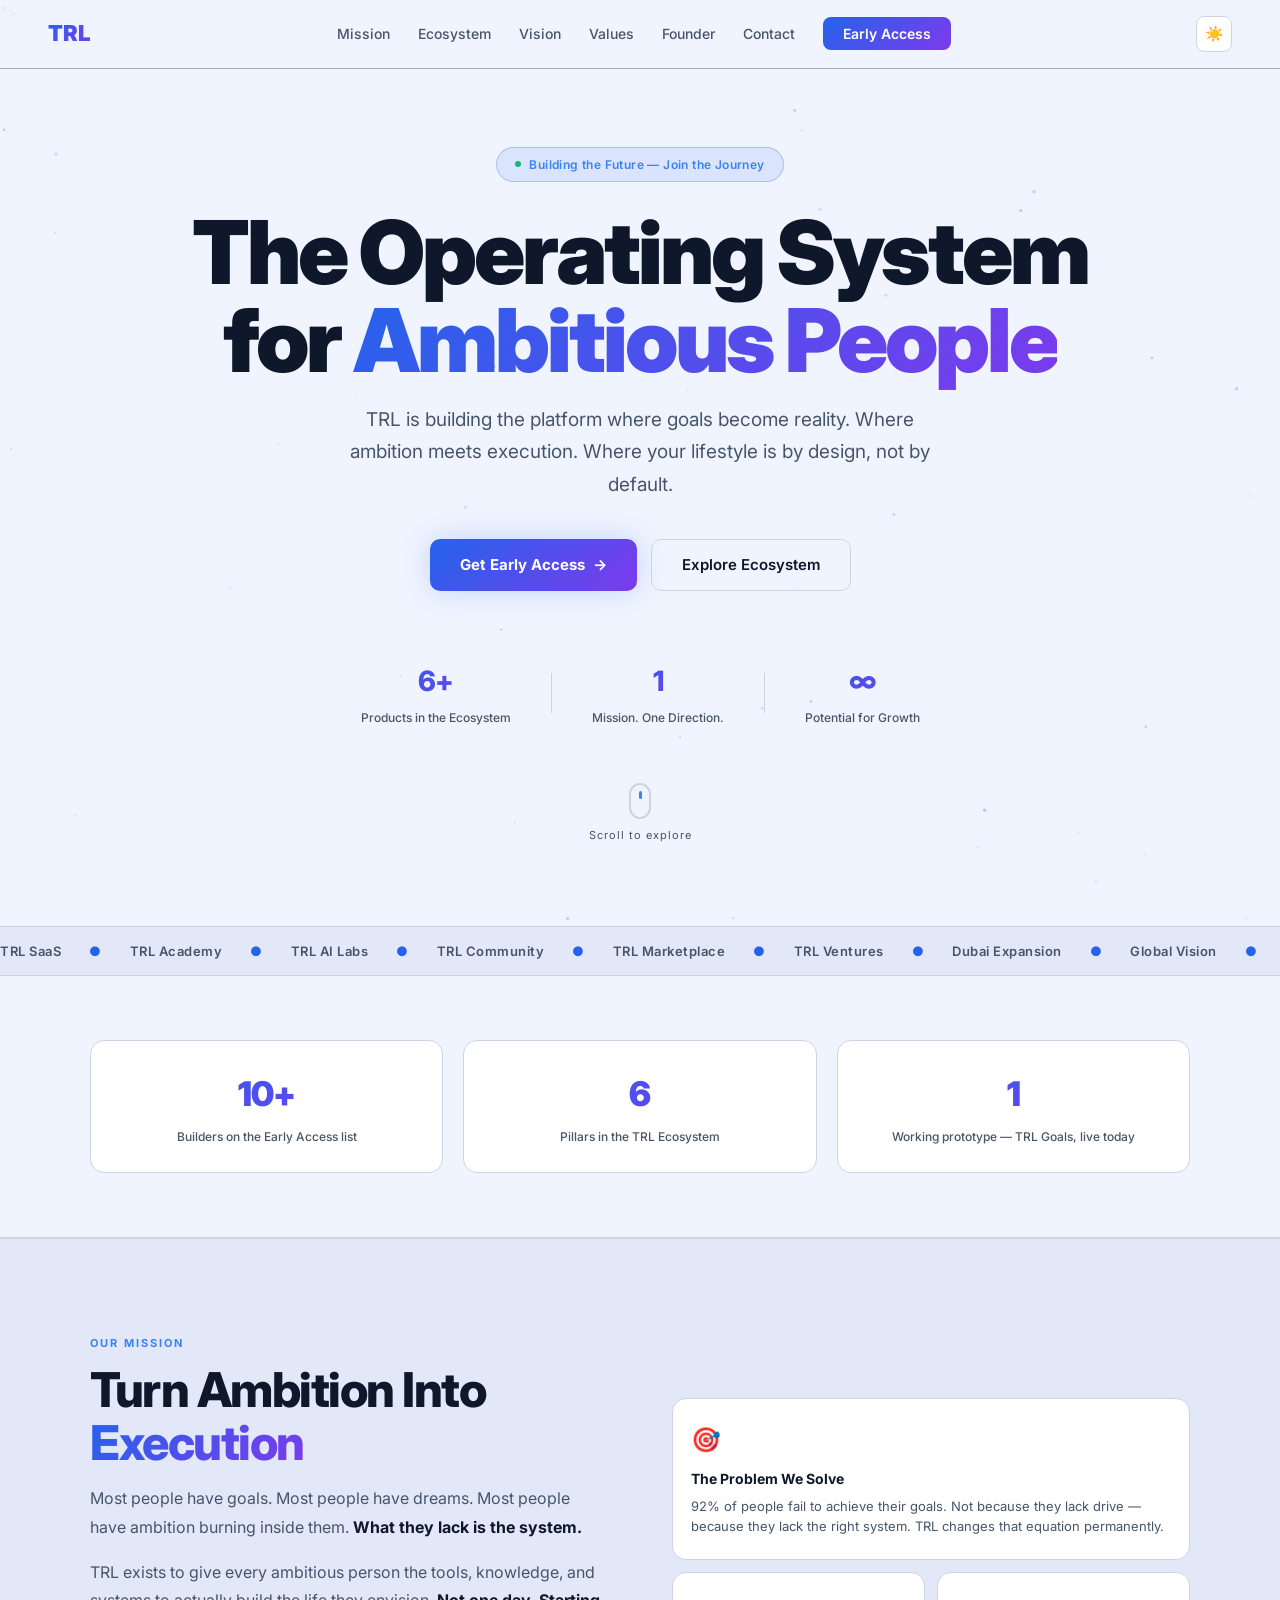
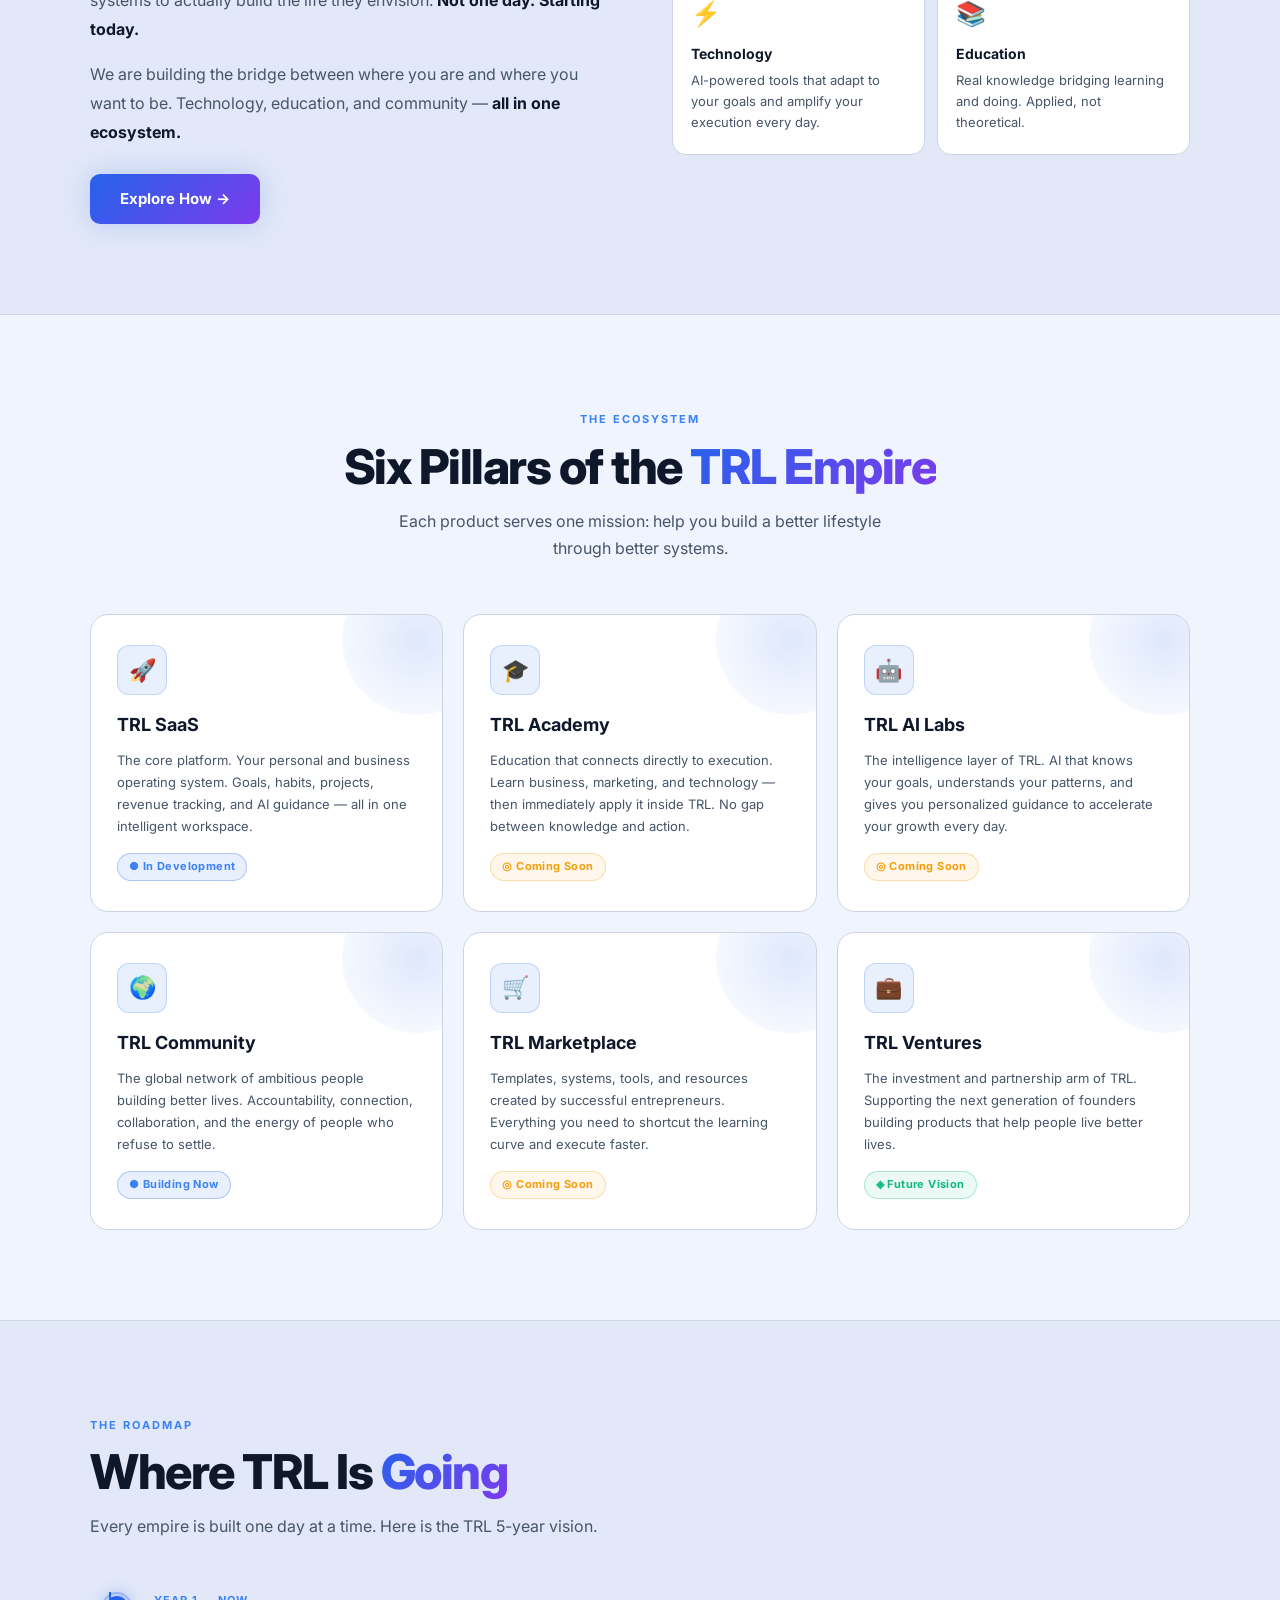
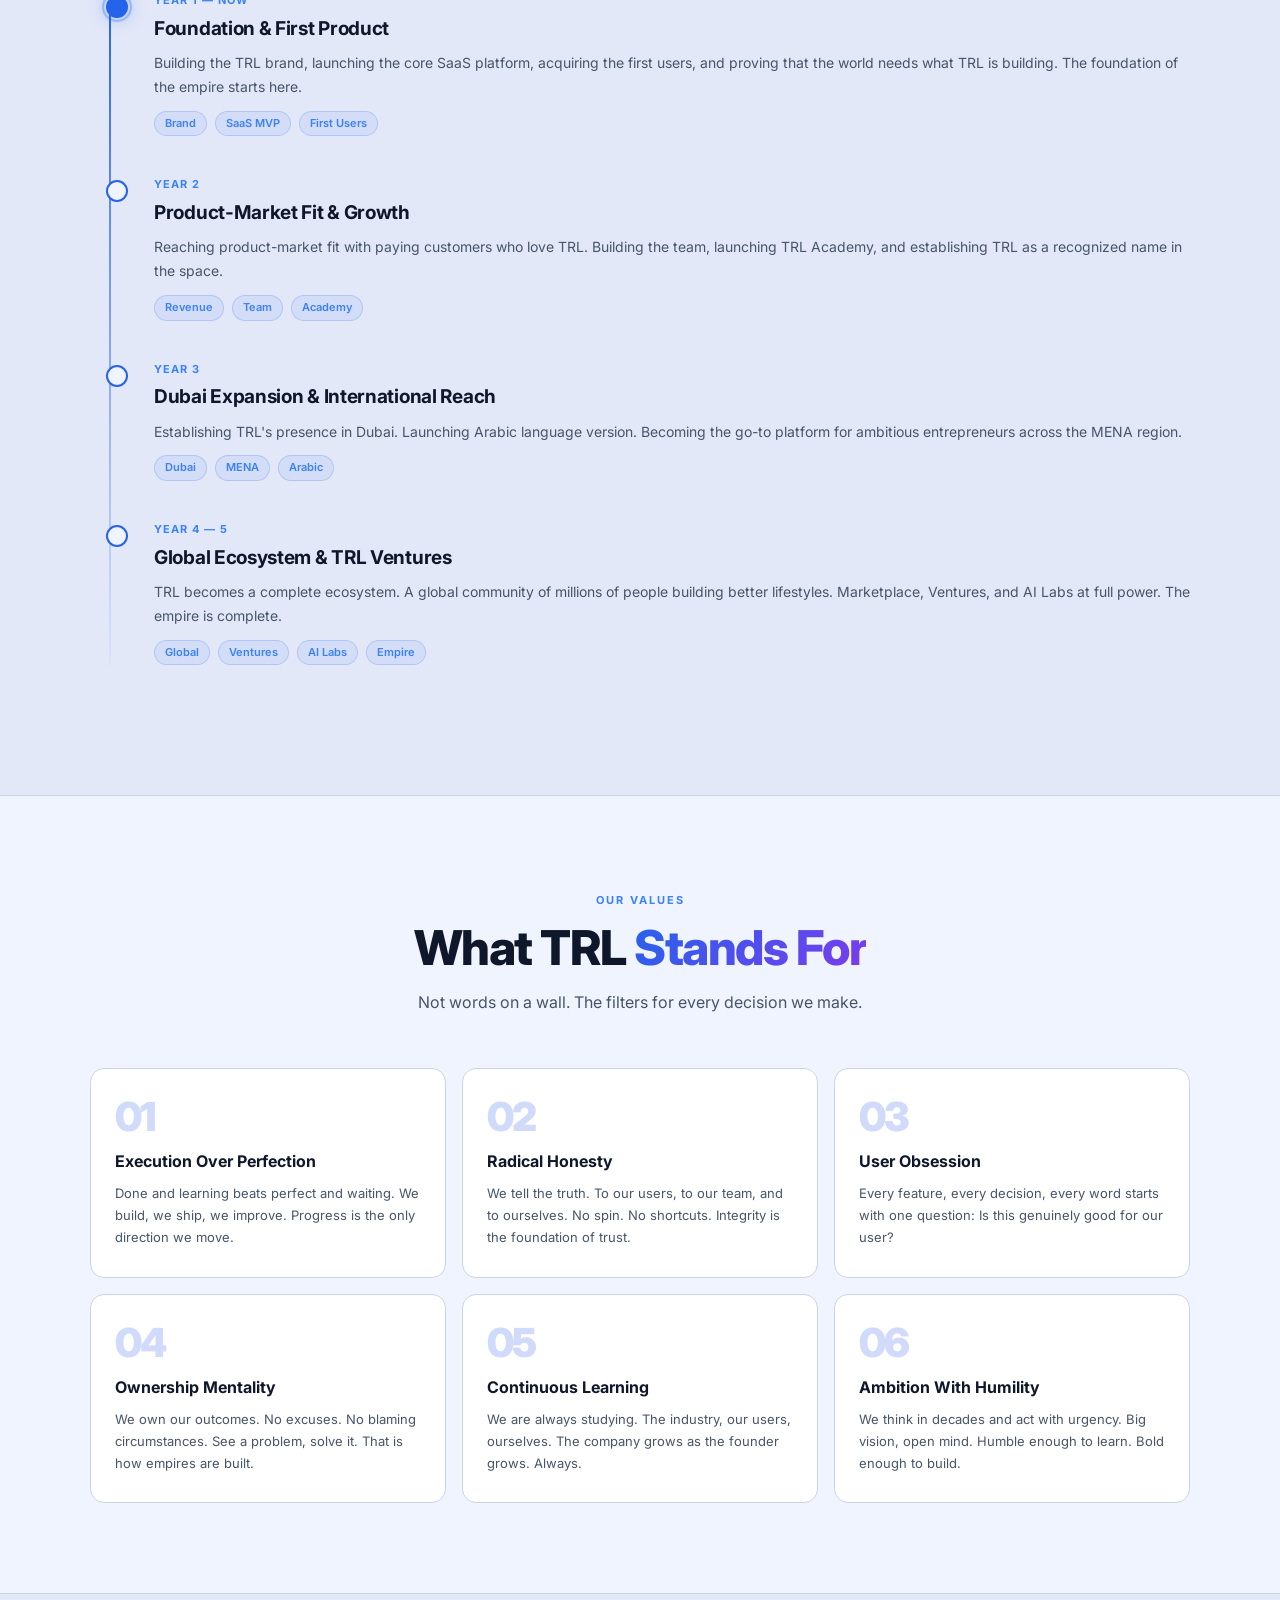
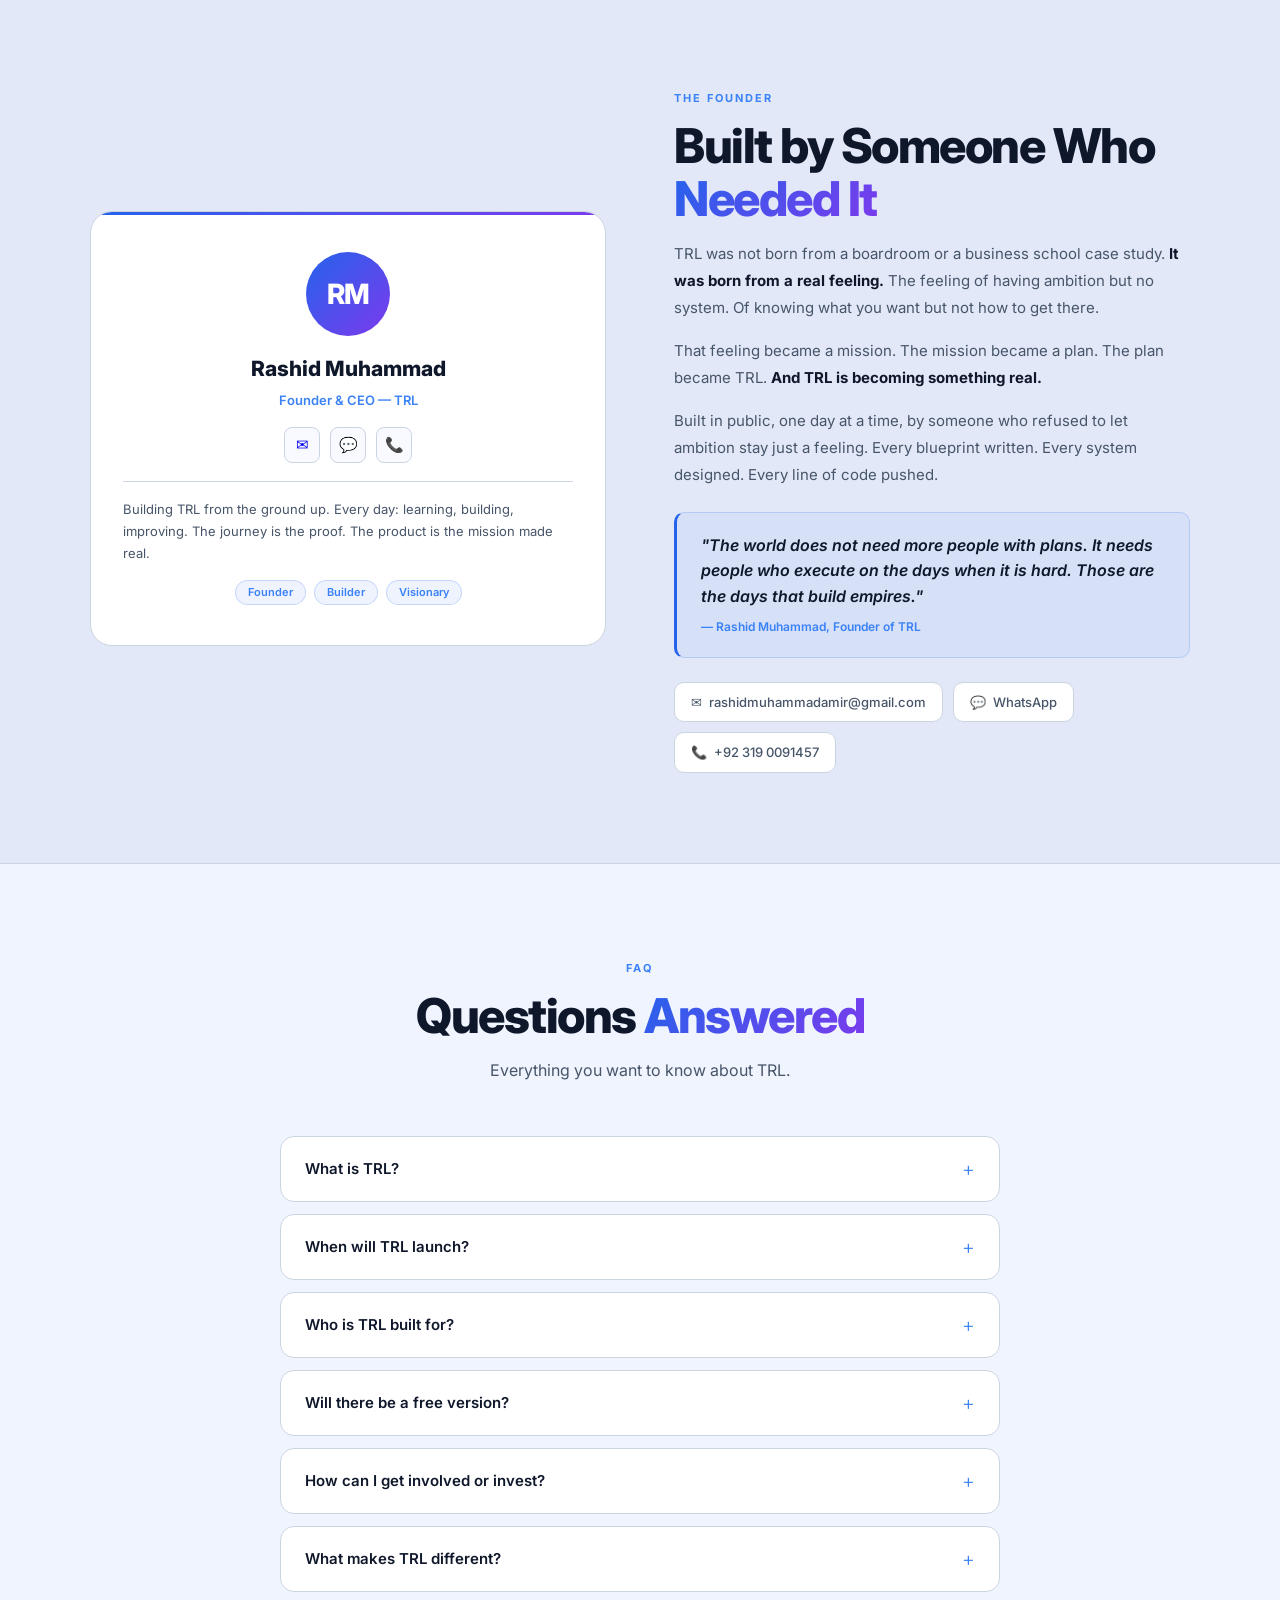
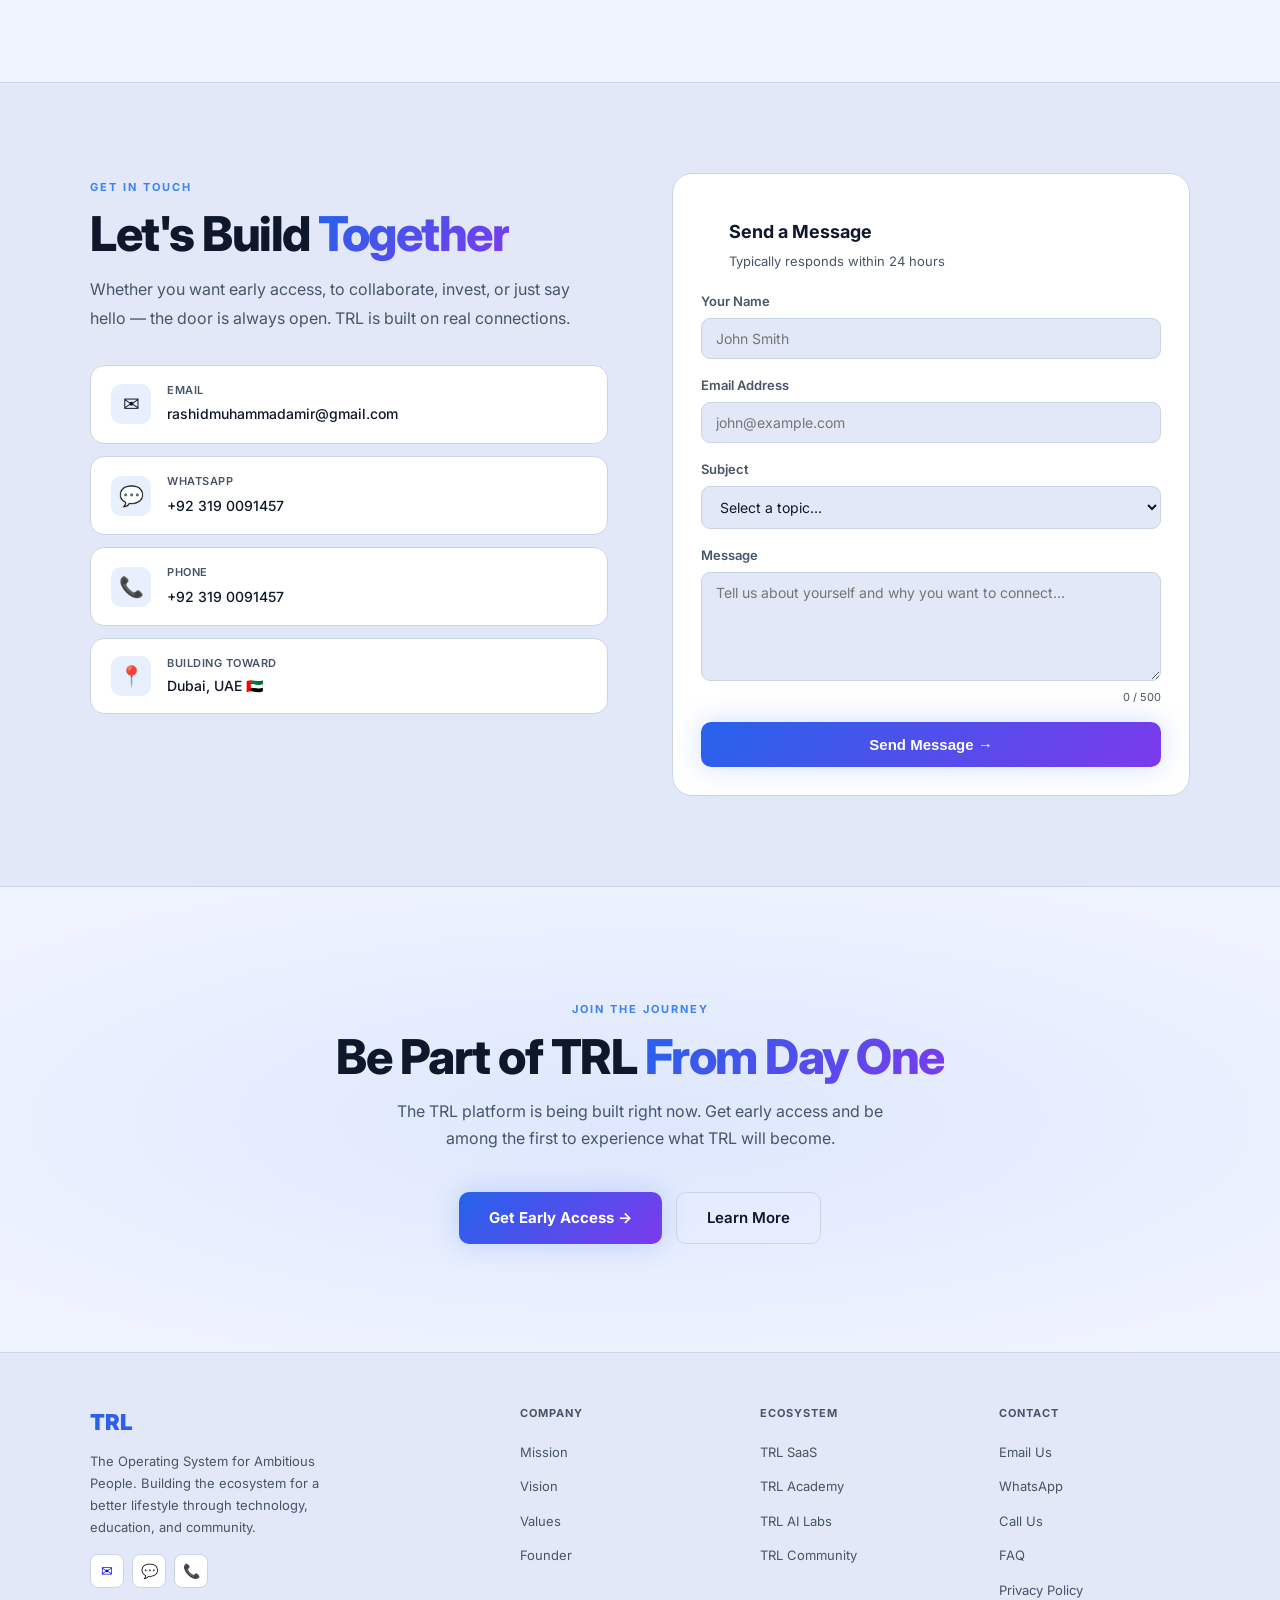
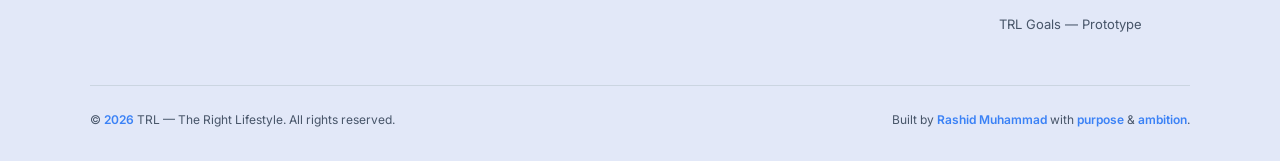
==== index.html @ 6b853516 "Add Privacy Policy and TRL Goals links to footer" ====
<!DOCTYPE html>
<html lang="en">
<head>
    <meta charset="UTF-8">
    <meta name="viewport" content="width=device-width, initial-scale=1.0">
    <title>TRL — The Right Lifestyle</title>
    <meta name="description" content="TRL is building the operating system for ambitious people. Goals, business, AI, education — all in one ecosystem.">
    <meta name="theme-color" content="#060D1F">
    <link rel="canonical" href="https://therightlifestyle.github.io/TRL-SAAS-WEB/">

    <!-- Social / Open Graph -->
    <meta property="og:type" content="website">
    <meta property="og:url" content="https://therightlifestyle.github.io/TRL-SAAS-WEB/">
    <meta property="og:title" content="TRL — The Right Lifestyle | The Operating System for Ambition">
    <meta property="og:description" content="TRL is building the operating system for ambitious people. Goals, business, AI, education — all in one ecosystem.">
    <meta property="og:image" content="https://therightlifestyle.github.io/TRL-SAAS-WEB/og-image.png">
    <meta name="twitter:card" content="summary_large_image">
    <meta name="twitter:title" content="TRL — The Right Lifestyle | The Operating System for Ambition">
    <meta name="twitter:description" content="TRL is building the operating system for ambitious people. Goals, business, AI, education — all in one ecosystem.">
    <meta name="twitter:image" content="https://therightlifestyle.github.io/TRL-SAAS-WEB/og-image.png">

    <!-- Favicon (inline SVG, no extra file needed) -->
    <link rel="icon" href="data:image/svg+xml,%3Csvg xmlns='http://www.w3.org/2000/svg' viewBox='0 0 64 64'%3E%3Cdefs%3E%3ClinearGradient id='g' x1='0' y1='0' x2='1' y2='1'%3E%3Cstop offset='0' stop-color='%232563EB'/%3E%3Cstop offset='1' stop-color='%237C3AED'/%3E%3C/linearGradient%3E%3C/defs%3E%3Crect width='64' height='64' rx='14' fill='url(%23g)'/%3E%3Ctext x='32' y='42' font-family='Arial,sans-serif' font-size='22' font-weight='900' fill='white' text-anchor='middle'%3ETRL%3C/text%3E%3C/svg%3E">

    <!-- Apply saved system theme before first paint (prevents flash) -->
    <script>
        try {
            var t = localStorage.getItem('trl-theme');
            if (t === 'light' || (!t && window.matchMedia('(prefers-color-scheme: light)').matches)) {
                document.documentElement.classList.add('light-mode');
            }
        } catch (e) { /* private mode etc. */ }
    </script>

    <link rel="preconnect" href="https://fonts.googleapis.com">
    <link rel="preconnect" href="https://fonts.gstatic.com" crossorigin>
    <link href="https://fonts.googleapis.com/css2?family=Inter:wght@400;500;600;700;800;900&display=swap" rel="stylesheet">
    <link rel="stylesheet" href="style.css">

    <!-- If JS is disabled, never trap the page behind the loader -->
    <noscript><style>.loader, .cursor, .cursor-follower { display: none !important; }</style></noscript>
</head>    <!-- Analytics (Umami — free, privacy-friendly). Sign up at cloud.umami.is, add the site, paste your website ID below -->
    <script defer src="https://cloud.umami.is/script.js" data-website-id="<script defer src="https://cloud.umami.is/script.js" data-website-id="5ec835f6-1962-4d79-a0c2-11161bfa01cb"></script>"></script>
<body>

    <!-- SKIP LINK -->
    <a class="skip-link" href="#main">Skip to content</a>

    <!-- LOADER -->
    <div class="loader" id="loader" aria-hidden="true">
        <div class="loader-logo">TRL</div>
        <div class="loader-bar"><div class="loader-fill"></div></div>
        <div class="loader-text">Building the Future...</div>
    </div>

    <!-- CURSOR -->
    <div class="cursor" id="cursor" aria-hidden="true"></div>
    <div class="cursor-follower" id="cursorFollower" aria-hidden="true"></div>

    <!-- BACK TO TOP -->
    <button class="back-top" id="backTop" title="Back to top" aria-label="Back to top">↑</button>

    <!-- NAVBAR -->
    <nav id="navbar">
        <div class="nav-logo">TRL</div>
        <ul class="nav-links">
            <li><a href="#mission">Mission</a></li>
            <li><a href="#ecosystem">Ecosystem</a></li>
            <li><a href="#vision">Vision</a></li>
            <li><a href="#values">Values</a></li>
            <li><a href="#founder">Founder</a></li>
            <li><a href="#contact">Contact</a></li>
            <li><a href="#contact" class="nav-cta">Early Access</a></li>
        </ul>
        <div class="nav-right">
            <button class="theme-btn" id="themeBtn" title="Toggle theme" aria-label="Toggle color theme">🌙</button>
            <button class="menu-btn" id="menuBtn" aria-label="Open menu" aria-expanded="false" aria-controls="mobileMenu">☰</button>
        </div>
    </nav>

    <!-- MOBILE MENU -->
    <div class="mobile-menu" id="mobileMenu">
        <a href="#mission">Mission</a>
        <a href="#ecosystem">Ecosystem</a>
        <a href="#vision">Vision</a>
        <a href="#values">Values</a>
        <a href="#founder">Founder</a>
        <a href="#contact">Contact</a>
        <a href="#contact" class="mobile-cta">Get Early Access →</a>
    </div>

    <main id="main">

    <!-- HERO -->
    <section class="hero" id="home">
        <canvas id="particleCanvas" aria-hidden="true"></canvas>
        <div class="hero-bg"></div>

        <div class="hero-badge">
            <span class="badge-dot"></span>
            Building the Future — Join the Journey
        </div>

        <h1>
            <span aria-hidden="true">The Operating System<br>for <span class="gradient-text typed-text" id="typedText"></span></span>
            <span class="sr-only">The Operating System for Ambitious People</span>
        </h1>

        <p>TRL is building the platform where goals become reality. Where ambition meets execution. Where your lifestyle is by design, not by default.</p>

        <div class="hero-buttons">
            <a href="#contact" class="btn-primary">
                <span>Get Early Access</span>
                <span class="btn-arrow">→</span>
            </a>
            <a href="#ecosystem" class="btn-secondary">
                Explore Ecosystem
            </a>
        </div>

        <div class="stats">
            <div class="stat">
                <div class="stat-number counter" data-target="6">0</div>
                <div class="stat-label">Products in the Ecosystem</div>
            </div>
            <div class="stat-divider"></div>
            <div class="stat">
                <div class="stat-number">1</div>
                <div class="stat-label">Mission. One Direction.</div>
            </div>
            <div class="stat-divider"></div>
            <div class="stat">
                <div class="stat-number">∞</div>
                <div class="stat-label">Potential for Growth</div>
            </div>
        </div>

        <div class="scroll-indicator">
            <div class="scroll-mouse">
                <div class="scroll-wheel"></div>
            </div>
            <span>Scroll to explore</span>
        </div>
    </section>

    <!-- TICKER -->
    <div class="ticker-wrap">
        <div class="ticker">
            <div class="ticker-group">
                <span>TRL SaaS</span>
                <span class="ticker-dot">●</span>
                <span>TRL Academy</span>
                <span class="ticker-dot">●</span>
                <span>TRL AI Labs</span>
                <span class="ticker-dot">●</span>
                <span>TRL Community</span>
                <span class="ticker-dot">●</span>
                <span>TRL Marketplace</span>
                <span class="ticker-dot">●</span>
                <span>TRL Ventures</span>
                <span class="ticker-dot">●</span>
                <span>Dubai Expansion</span>
                <span class="ticker-dot">●</span>
                <span>Global Vision</span>
                <span class="ticker-dot">●</span>
            </div>
            <div class="ticker-group" aria-hidden="true">
                <span>TRL SaaS</span>
                <span class="ticker-dot">●</span>
                <span>TRL Academy</span>
                <span class="ticker-dot">●</span>
                <span>TRL AI Labs</span>
                <span class="ticker-dot">●</span>
                <span>TRL Community</span>
                <span class="ticker-dot">●</span>
                <span>TRL Marketplace</span>
                <span class="ticker-dot">●</span>
                <span>TRL Ventures</span>
                <span class="ticker-dot">●</span>
                <span>Dubai Expansion</span>
                <span class="ticker-dot">●</span>
                <span>Global Vision</span>
                <span class="ticker-dot">●</span>
            </div>
        </div>
    </div>    <!-- MOMENTUM — update numbers manually as real signups grow -->
    <section class="momentum" id="momentum">
        <div class="container">
            <div class="momentum-grid fade-in">
                <div class="momentum-item">
                    <div class="momentum-number">10+</div>
                    <div class="momentum-label">Builders on the Early Access list</div>
                </div>
                <div class="momentum-item">
                    <div class="momentum-number">6</div>
                    <div class="momentum-label">Pillars in the TRL Ecosystem</div>
                </div>
                <div class="momentum-item">
                    <div class="momentum-number">1</div>
                    <div class="momentum-label">Working prototype — TRL Goals, live today</div>
                </div>
            </div>
        </div>
    </section>

    <!-- MISSION -->
    <section class="mission" id="mission">
        <div class="container">
            <div class="mission-grid">
                <div class="mission-content fade-in">
                    <span class="section-tag">Our Mission</span>
                    <h2 class="section-title">Turn Ambition Into <span class="gradient-text">Execution</span></h2>
                    <p>Most people have goals. Most people have dreams. Most people have ambition burning inside them. <strong>What they lack is the system.</strong></p>
                    <p>TRL exists to give every ambitious person the tools, knowledge, and systems to actually build the life they envision. <strong>Not one day. Starting today.</strong></p>
                    <p>We are building the bridge between where you are and where you want to be. Technology, education, and community — <strong>all in one ecosystem.</strong></p>
                    <a href="#ecosystem" class="btn-primary" style="margin-top:12px; display:inline-flex;">Explore How →</a>
                </div>
                <div class="mission-cards fade-in">
                    <div class="mission-card full">
                        <div class="card-icon">🎯</div>
                        <div class="card-title">The Problem We Solve</div>
                        <div class="card-text">92% of people fail to achieve their goals. Not because they lack drive — because they lack the right system. TRL changes that equation permanently.</div>
                    </div>
                    <div class="mission-card">
                        <div class="card-icon">⚡</div>
                        <div class="card-title">Technology</div>
                        <div class="card-text">AI-powered tools that adapt to your goals and amplify your execution every day.</div>
                    </div>
                    <div class="mission-card">
                        <div class="card-icon">📚</div>
                        <div class="card-title">Education</div>
                        <div class="card-text">Real knowledge bridging learning and doing. Applied, not theoretical.</div>
                    </div>
                </div>
            </div>
        </div>
    </section>

    <!-- ECOSYSTEM -->
    <section id="ecosystem">
        <div class="container">
            <div class="section-header fade-in">
                <span class="section-tag">The Ecosystem</span>
                <h2 class="section-title">Six Pillars of the <span class="gradient-text">TRL Empire</span></h2>
                <p class="section-subtitle">Each product serves one mission: help you build a better lifestyle through better systems.</p>
            </div>
            <div class="ecosystem-grid">
                <div class="ecosystem-card fade-in" data-tilt>
                    <div class="card-glow"></div>
                    <div class="eco-icon">🚀</div>
                    <div class="eco-title">TRL SaaS</div>
                    <div class="eco-text">The core platform. Your personal and business operating system. Goals, habits, projects, revenue tracking, and AI guidance — all in one intelligent workspace.</div>
                    <span class="eco-status status-building">● In Development</span>
                </div>
                <div class="ecosystem-card fade-in" data-tilt>
                    <div class="card-glow"></div>
                    <div class="eco-icon">🎓</div>
                    <div class="eco-title">TRL Academy</div>
                    <div class="eco-text">Education that connects directly to execution. Learn business, marketing, and technology — then immediately apply it inside TRL. No gap between knowledge and action.</div>
                    <span class="eco-status status-coming">◎ Coming Soon</span>
                </div>
                <div class="ecosystem-card fade-in" data-tilt>
                    <div class="card-glow"></div>
                    <div class="eco-icon">🤖</div>
                    <div class="eco-title">TRL AI Labs</div>
                    <div class="eco-text">The intelligence layer of TRL. AI that knows your goals, understands your patterns, and gives you personalized guidance to accelerate your growth every day.</div>
                    <span class="eco-status status-coming">◎ Coming Soon</span>
                </div>
                <div class="ecosystem-card fade-in" data-tilt>
                    <div class="card-glow"></div>
                    <div class="eco-icon">🌍</div>
                    <div class="eco-title">TRL Community</div>
                    <div class="eco-text">The global network of ambitious people building better lives. Accountability, connection, collaboration, and the energy of people who refuse to settle.</div>
                    <span class="eco-status status-building">● Building Now</span>
                </div>
                <div class="ecosystem-card fade-in" data-tilt>
                    <div class="card-glow"></div>
                    <div class="eco-icon">🛒</div>
                    <div class="eco-title">TRL Marketplace</div>
                    <div class="eco-text">Templates, systems, tools, and resources created by successful entrepreneurs. Everything you need to shortcut the learning curve and execute faster.</div>
                    <span class="eco-status status-coming">◎ Coming Soon</span>
                </div>
                <div class="ecosystem-card fade-in" data-tilt>
                    <div class="card-glow"></div>
                    <div class="eco-icon">💼</div>
                    <div class="eco-title">TRL Ventures</div>
                    <div class="eco-text">The investment and partnership arm of TRL. Supporting the next generation of founders building products that help people live better lives.</div>
                    <span class="eco-status status-future">◈ Future Vision</span>
                </div>
            </div>
        </div>
    </section>

    <!-- VISION -->
    <section class="vision-section" id="vision">
        <div class="container">
            <div class="fade-in">
                <span class="section-tag">The Roadmap</span>
                <h2 class="section-title">Where TRL Is <span class="gradient-text">Going</span></h2>
                <p class="section-subtitle">Every empire is built one day at a time. Here is the TRL 5-year vision.</p>
            </div>
            <div class="roadmap">
                <div class="roadmap-item fade-in">
                    <div class="roadmap-dot active">
                        <div class="roadmap-pulse"></div>
                    </div>
                    <div class="roadmap-content">
                        <div class="roadmap-year">Year 1 — Now</div>
                        <div class="roadmap-title">Foundation & First Product</div>
                        <div class="roadmap-text">Building the TRL brand, launching the core SaaS platform, acquiring the first users, and proving that the world needs what TRL is building. The foundation of the empire starts here.</div>
                        <div class="roadmap-tags">
                            <span class="r-tag">Brand</span>
                            <span class="r-tag">SaaS MVP</span>
                            <span class="r-tag">First Users</span>
                        </div>
                    </div>
                </div>
                <div class="roadmap-item fade-in">
                    <div class="roadmap-dot"></div>
                    <div class="roadmap-content">
                        <div class="roadmap-year">Year 2</div>
                        <div class="roadmap-title">Product-Market Fit & Growth</div>
                        <div class="roadmap-text">Reaching product-market fit with paying customers who love TRL. Building the team, launching TRL Academy, and establishing TRL as a recognized name in the space.</div>
                        <div class="roadmap-tags">
                            <span class="r-tag">Revenue</span>
                            <span class="r-tag">Team</span>
                            <span class="r-tag">Academy</span>
                        </div>
                    </div>
                </div>
                <div class="roadmap-item fade-in">
                    <div class="roadmap-dot"></div>
                    <div class="roadmap-content">
                        <div class="roadmap-year">Year 3</div>
                        <div class="roadmap-title">Dubai Expansion & International Reach</div>
                        <div class="roadmap-text">Establishing TRL's presence in Dubai. Launching Arabic language version. Becoming the go-to platform for ambitious entrepreneurs across the MENA region.</div>
                        <div class="roadmap-tags">
                            <span class="r-tag">Dubai</span>
                            <span class="r-tag">MENA</span>
                            <span class="r-tag">Arabic</span>
                        </div>
                    </div>
                </div>
                <div class="roadmap-item fade-in">
                    <div class="roadmap-dot"></div>
                    <div class="roadmap-content">
                        <div class="roadmap-year">Year 4 — 5</div>
                        <div class="roadmap-title">Global Ecosystem & TRL Ventures</div>
                        <div class="roadmap-text">TRL becomes a complete ecosystem. A global community of millions of people building better lifestyles. Marketplace, Ventures, and AI Labs at full power. The empire is complete.</div>
                        <div class="roadmap-tags">
                            <span class="r-tag">Global</span>
                            <span class="r-tag">Ventures</span>
                            <span class="r-tag">AI Labs</span>
                            <span class="r-tag">Empire</span>
                        </div>
                    </div>
                </div>
            </div>
        </div>
    </section>

    <!-- VALUES -->
    <section id="values">
        <div class="container">
            <div class="section-header fade-in">
                <span class="section-tag">Our Values</span>
                <h2 class="section-title">What TRL <span class="gradient-text">Stands For</span></h2>
                <p class="section-subtitle">Not words on a wall. The filters for every decision we make.</p>
            </div>
            <div class="values-grid">
                <div class="value-card fade-in">
                    <div class="value-number">01</div>
                    <div class="value-title">Execution Over Perfection</div>
                    <div class="value-text">Done and learning beats perfect and waiting. We build, we ship, we improve. Progress is the only direction we move.</div>
                </div>
                <div class="value-card fade-in">
                    <div class="value-number">02</div>
                    <div class="value-title">Radical Honesty</div>
                    <div class="value-text">We tell the truth. To our users, to our team, and to ourselves. No spin. No shortcuts. Integrity is the foundation of trust.</div>
                </div>
                <div class="value-card fade-in">
                    <div class="value-number">03</div>
                    <div class="value-title">User Obsession</div>
                    <div class="value-text">Every feature, every decision, every word starts with one question: Is this genuinely good for our user?</div>
                </div>
                <div class="value-card fade-in">
                    <div class="value-number">04</div>
                    <div class="value-title">Ownership Mentality</div>
                    <div class="value-text">We own our outcomes. No excuses. No blaming circumstances. See a problem, solve it. That is how empires are built.</div>
                </div>
                <div class="value-card fade-in">
                    <div class="value-number">05</div>
                    <div class="value-title">Continuous Learning</div>
                    <div class="value-text">We are always studying. The industry, our users, ourselves. The company grows as the founder grows. Always.</div>
                </div>
                <div class="value-card fade-in">
                    <div class="value-number">06</div>
                    <div class="value-title">Ambition With Humility</div>
                    <div class="value-text">We think in decades and act with urgency. Big vision, open mind. Humble enough to learn. Bold enough to build.</div>
                </div>
            </div>
        </div>
    </section>

    <!-- FOUNDER -->
    <section class="founder-section" id="founder">
        <div class="container">
            <div class="founder-grid">
                <div class="founder-visual fade-in">
                    <div class="founder-card">
                        <div class="founder-card-top"></div>
                        <div class="founder-avatar">RM</div>
                        <div class="founder-name">Rashid Muhammad</div>
                        <div class="founder-role">Founder & CEO — TRL</div>
                        <div class="founder-socials">
                            <a href="mailto:rashidmuhammadamir@gmail.com" class="social-btn" title="Email" aria-label="Send email">✉</a>
                            <a href="https://wa.me/923190091457" target="_blank" rel="noopener noreferrer" class="social-btn social-wa" title="WhatsApp" aria-label="Chat on WhatsApp">💬</a>
                            <a href="tel:+923190091457" class="social-btn" title="Call" aria-label="Call by phone">📞</a>
                        </div>
                        <div class="founder-bio-card">
                            Building TRL from the ground up. Every day: learning, building, improving. The journey is the proof. The product is the mission made real.
                        </div>
                        <div class="founder-tags">
                            <span class="f-tag">Founder</span>
                            <span class="f-tag">Builder</span>
                            <span class="f-tag">Visionary</span>
                        </div>
                    </div>
                </div>
                <div class="founder-content fade-in">
                    <span class="section-tag">The Founder</span>
                    <h2 class="section-title">Built by Someone Who <span class="gradient-text">Needed It</span></h2>
                    <p>TRL was not born from a boardroom or a business school case study. <strong>It was born from a real feeling.</strong> The feeling of having ambition but no system. Of knowing what you want but not how to get there.</p>
                    <p>That feeling became a mission. The mission became a plan. The plan became TRL. <strong>And TRL is becoming something real.</strong></p>
                    <p>Built in public, one day at a time, by someone who refused to let ambition stay just a feeling. Every blueprint written. Every system designed. Every line of code pushed.</p>
                    <div class="founder-quote">
                        <p>"The world does not need more people with plans. It needs people who execute on the days when it is hard. Those are the days that build empires."</p>
                        <div class="quote-author">— Rashid Muhammad, Founder of TRL</div>
                    </div>
                    <div class="contact-chips">
                        <a href="mailto:rashidmuhammadamir@gmail.com" class="contact-chip">
                            <span>✉</span> rashidmuhammadamir@gmail.com
                        </a>
                        <a href="https://wa.me/923190091457" target="_blank" rel="noopener noreferrer" class="contact-chip chip-green">
                            <span>💬</span> WhatsApp
                        </a>
                        <a href="tel:+923190091457" class="contact-chip">
                            <span>📞</span> +92 319 0091457
                        </a>
                    </div>
                </div>
            </div>
        </div>
    </section>

    <!-- FAQ -->
    <section id="faq">
        <div class="container">
            <div class="section-header fade-in">
                <span class="section-tag">FAQ</span>
                <h2 class="section-title">Questions <span class="gradient-text">Answered</span></h2>
                <p class="section-subtitle">Everything you want to know about TRL.</p>
            </div>
            <div class="faq-list">
                <div class="faq-item fade-in">
                    <button class="faq-question" id="faq-q1" aria-expanded="false" aria-controls="faq-a1">
                        <span>What is TRL?</span>
                        <span class="faq-icon" aria-hidden="true">+</span>
                    </button>
                    <div class="faq-answer" id="faq-a1" role="region" aria-labelledby="faq-q1">
                        <p>TRL — The Right Lifestyle — is an operating system for ambitious people. It combines goal tracking, business management, AI guidance, education, and community into one unified platform designed to turn ambition into execution.</p>
                    </div>
                </div>
                <div class="faq-item fade-in">
                    <button class="faq-question" id="faq-q2" aria-expanded="false" aria-controls="faq-a2">
                        <span>When will TRL launch?</span>
                        <span class="faq-icon" aria-hidden="true">+</span>
                    </button>
                    <div class="faq-answer" id="faq-a2" role="region" aria-labelledby="faq-q2">
                        <p>TRL is actively being built right now. The first version of the SaaS platform is scheduled for launch within the next 6 months. Sign up for early access to be among the first to use it and shape its development.</p>
                    </div>
                </div>
                <div class="faq-item fade-in">
                    <button class="faq-question" id="faq-q3" aria-expanded="false" aria-controls="faq-a3">
                        <span>Who is TRL built for?</span>
                        <span class="faq-icon" aria-hidden="true">+</span>
                    </button>
                    <div class="faq-answer" id="faq-a3" role="region" aria-labelledby="faq-q3">
                        <p>TRL is built for ambitious people — students, entrepreneurs, freelancers, and anyone who wants to build a better life with better systems. If you have goals and want to actually achieve them, TRL is for you.</p>
                    </div>
                </div>
                <div class="faq-item fade-in">
                    <button class="faq-question" id="faq-q4" aria-expanded="false" aria-controls="faq-a4">
                        <span>Will there be a free version?</span>
                        <span class="faq-icon" aria-hidden="true">+</span>
                    </button>
                    <div class="faq-answer" id="faq-a4" role="region" aria-labelledby="faq-q4">
                        <p>Yes. TRL will offer a free tier with core features, a Pro plan at $19/month for advanced tools, and an Empire plan at $49/month for the full AI-powered experience. Early access members will receive special pricing.</p>
                    </div>
                </div>
                <div class="faq-item fade-in">
                    <button class="faq-question" id="faq-q5" aria-expanded="false" aria-controls="faq-a5">
                        <span>How can I get involved or invest?</span>
                        <span class="faq-icon" aria-hidden="true">+</span>
                    </button>
                    <div class="faq-answer" id="faq-a5" role="region" aria-labelledby="faq-q5">
                        <p>TRL is open to strategic partnerships, early investors, and collaborators who believe in the mission. Reach out directly to Rashid at rashidmuhammadamir@gmail.com or via WhatsApp to start a conversation.</p>
                    </div>
                </div>
                <div class="faq-item fade-in">
                    <button class="faq-question" id="faq-q6" aria-expanded="false" aria-controls="faq-a6">
                        <span>What makes TRL different?</span>
                        <span class="faq-icon" aria-hidden="true">+</span>
                    </button>
                    <div class="faq-answer" id="faq-a6" role="region" aria-labelledby="faq-q6">
                        <p>Most tools solve one problem. TRL solves the whole system. Personal growth, business management, AI assistance, education, and community — all connected in one platform. No other product combines all of these for ambitious people specifically.</p>
                    </div>
                </div>
            </div>
        </div>
    </section>

    <!-- CONTACT -->
    <section class="contact-section" id="contact">
        <div class="container">
            <div class="contact-grid">
                <div class="contact-info fade-in">
                    <span class="section-tag">Get In Touch</span>
                    <h2 class="section-title">Let's Build <span class="gradient-text">Together</span></h2>
                    <p style="color:var(--text-muted); font-size:16px; line-height:1.8; margin-bottom:32px;">
                        Whether you want early access, to collaborate, invest, or just say hello — the door is always open. TRL is built on real connections.
                    </p>
                    <div class="info-cards">
                        <div class="info-card">
                            <div class="info-icon">✉</div>
                            <div class="info-content">
                                <div class="info-label">Email</div>
                                <a href="mailto:rashidmuhammadamir@gmail.com" class="info-value">rashidmuhammadamir@gmail.com</a>
                            </div>
                        </div>
                        <div class="info-card">
                            <div class="info-icon">💬</div>
                            <div class="info-content">
                                <div class="info-label">WhatsApp</div>
                                <a href="https://wa.me/923190091457" target="_blank" rel="noopener noreferrer" class="info-value">+92 319 0091457</a>
                            </div>
                        </div>
                        <div class="info-card">
                            <div class="info-icon">📞</div>
                            <div class="info-content">
                                <div class="info-label">Phone</div>
                                <a href="tel:+923190091457" class="info-value">+92 319 0091457</a>
                            </div>
                        </div>
                        <div class="info-card">
                            <div class="info-icon">📍</div>
                            <div class="info-content">
                                <div class="info-label">Building Toward</div>
                                <div class="info-value">Dubai, UAE 🇦🇪</div>
                            </div>
                        </div>
                    </div>
                </div>

                <div class="contact-form-wrap fade-in">
                    <!-- ⚠️ Replace YOUR_FORM_ID with your real Formspree form ID (free at https://formspree.io) -->
                    <form class="contact-form" id="contactForm" action="https://formspree.io/f/xjgnqbkg" method="POST" novalidate>
                        <div class="form-header">
                            <h3>Send a Message</h3>
                            <p>Typically responds within 24 hours</p>
                        </div>
                        <div class="form-group">
                            <label for="name">Your Name</label>
                            <input type="text" id="name" name="name" placeholder="John Smith" required aria-describedby="nameError">
                            <span class="form-error" id="nameError" aria-live="polite"></span>
                        </div>
                        <div class="form-group">
                            <label for="email">Email Address</label>
                            <input type="email" id="email" name="email" placeholder="john@example.com" required aria-describedby="emailError">
                            <span class="form-error" id="emailError" aria-live="polite"></span>
                        </div>
                        <div class="form-group">
                            <label for="subject">Subject</label>
                            <select id="subject" name="subject">
                                <option value="">Select a topic...</option>
                                <option value="early-access">Early Access Request</option>
                                <option value="investment">Investment Inquiry</option>
                                <option value="partnership">Partnership Opportunity</option>
                                <option value="general">General Question</option>
                                <option value="other">Other</option>
                            </select>
                        </div>
                        <div class="form-group">
                            <label for="message">Message</label>
                            <textarea id="message" name="message" rows="5" placeholder="Tell us about yourself and why you want to connect..." required aria-describedby="messageError"></textarea>
                            <span class="form-error" id="messageError" aria-live="polite"></span>
                            <span class="char-count" id="charCount">0 / 500</span>
                        </div>
                        <button type="submit" class="btn-primary submit-btn" id="submitBtn">
                            <span id="btnText">Send Message →</span>
                            <span id="btnLoader" style="display:none;">Sending...</span>
                        </button>
                        <div class="form-success" id="formSuccess" role="status">
                            <span>✅</span>
                            <p>Message sent! Rashid will get back to you soon.</p>
                        </div>
                    </form>
                </div>
            </div>
        </div>
    </section>

    <!-- CTA BANNER -->
    <section class="cta-section">
        <div class="cta-bg"></div>
        <div class="cta-content">
            <span class="section-tag">Join the Journey</span>
            <h2 class="section-title fade-in">Be Part of TRL <span class="gradient-text">From Day One</span></h2>
            <p class="section-subtitle fade-in" style="margin: 0 auto 40px;">The TRL platform is being built right now. Get early access and be among the first to experience what TRL will become.</p>
            <div class="hero-buttons fade-in">
                <a href="#contact" class="btn-primary">Get Early Access →</a>
                <a href="#ecosystem" class="btn-secondary">Learn More</a>
            </div>
        </div>
    </section>

    </main>

    <!-- FOOTER -->
    <footer>
        <div class="footer-grid container">
            <div class="footer-brand">
                <div class="nav-logo">TRL</div>
                <p>The Operating System for Ambitious People. Building the ecosystem for a better lifestyle through technology, education, and community.</p>
                <div class="footer-social">
                    <a href="mailto:rashidmuhammadamir@gmail.com" class="fs-btn" aria-label="Send email">✉</a>
                    <a href="https://wa.me/923190091457" target="_blank" rel="noopener noreferrer" class="fs-btn" aria-label="Chat on WhatsApp">💬</a>
                    <a href="tel:+923190091457" class="fs-btn" aria-label="Call by phone">📞</a>
                </div>
            </div>
            <div class="footer-col">
                <h4>Company</h4>
                <ul>
                    <li><a href="#mission">Mission</a></li>
                    <li><a href="#vision">Vision</a></li>
                    <li><a href="#values">Values</a></li>
                    <li><a href="#founder">Founder</a></li>
                </ul>
            </div>
            <div class="footer-col">
                <h4>Ecosystem</h4>
                <ul>
                    <li><a href="#ecosystem">TRL SaaS</a></li>
                    <li><a href="#ecosystem">TRL Academy</a></li>
                    <li><a href="#ecosystem">TRL AI Labs</a></li>
                    <li><a href="#ecosystem">TRL Community</a></li>
                </ul>
            </div>
            <div class="footer-col">
                <h4>Contact</h4>
                <ul>
                    <li><a href="mailto:rashidmuhammadamir@gmail.com">Email Us</a></li>
                    <li><a href="https://wa.me/923190091457" target="_blank" rel="noopener noreferrer">WhatsApp</a></li>
                    <li><a href="tel:+923190091457">Call Us</a></li>
                    <li><a href="#faq">FAQ</a></li>                    <li><a href="privacy.html">Privacy Policy</a></li>
                    <li><a href="app.html">TRL Goals — Prototype</a></li>
                </ul>
            </div>
        </div>
        <div class="footer-bottom container">
            <p>© <span id="year">2026</span> TRL — The Right Lifestyle. All rights reserved.</p>
            <p>Built by <span>Rashid Muhammad</span> with <span>purpose</span> & <span>ambition</span>.</p>
        </div>
    </footer>

    <script src="script.js" defer></script>
</body>
        </html>
---- style.css ----
/* ── RESET & VARIABLES ── */
*, *::before, *::after { margin:0; padding:0; box-sizing:border-box; }

:root {
    --primary: #2563EB;
    --primary-light: #3B82F6;
    --dark: #0F172A;
    --darker: #060D1F;
    --surface: #1E293B;
    --surface-light: #243148;
    --border: #334155;
    --text: #F1F5F9;
    --text-muted: #94A3B8;
    --accent: #10B981;
    --gold: #F59E0B;
    --gradient: linear-gradient(135deg, #2563EB, #7C3AED);
    --radius: 14px;
    --shadow: 0 20px 40px rgba(0,0,0,0.25);
}

.light-mode {
    --darker: #F0F4FF;
    --dark: #E2E8F8;
    --surface: #FFFFFF;
    --surface-light: #F8FAFF;
    --border: #CBD5E1;
    --text: #0F172A;
    --text-muted: #475569;
}

html { scroll-behavior: smooth; }
/* Keep anchored sections clear of the fixed navbar */
section[id] { scroll-margin-top: 70px; }
/* Focus is moved programmatically on anchor jumps; no visible outline needed */
section:focus, main:focus { outline: none; }
body {
    font-family: 'Inter', -apple-system, sans-serif;
    background: var(--darker);
    color: var(--text);
    overflow-x: hidden;
    line-height: 1.6;
    transition: background 0.4s, color 0.4s;
}

::-webkit-scrollbar { width: 5px; }
::-webkit-scrollbar-track { background: var(--dark); }
::-webkit-scrollbar-thumb { background: var(--primary); border-radius: 3px; }

/* ── UTILITIES ── */
.container { max-width: 1100px; margin: 0 auto; }
.sr-only { position:absolute;width:1px;height:1px;padding:0;margin:-1px;overflow:hidden;clip:rect(0,0,0,0);white-space:nowrap;border:0; }
.skip-link {
    position: fixed; top: -80px; left: 16px; z-index: 10000;
    background: var(--gradient); color: white;
    padding: 10px 18px; border-radius: 8px;
    font-size: 14px; font-weight: 600; text-decoration: none;
    transition: top 0.3s;
}
.skip-link:focus { top: 14px; }
.gradient-text {
    background: var(--gradient);
    -webkit-background-clip: text;
    -webkit-text-fill-color: transparent;
    background-clip: text;
}
.section-tag {
    display: inline-block;
    color: var(--primary-light);
    font-size: 11px;
    font-weight: 700;
    letter-spacing: 2px;
    text-transform: uppercase;
    margin-bottom: 12px;
}
.section-title {
    font-size: clamp(28px, 5vw, 48px);
    font-weight: 800;
    letter-spacing: -1.5px;
    line-height: 1.1;
    margin-bottom: 14px;
}
.section-subtitle { font-size: 16px; color: var(--text-muted); line-height: 1.7; max-width: 520px; }
.section-header { text-align: center; margin-bottom: 52px; }
.section-header .section-subtitle { margin: 0 auto; }

/* ── BUTTONS ── */
.btn-primary {
    background: var(--gradient);
    color: white;
    padding: 13px 30px;
    border-radius: 10px;
    font-size: 15px;
    font-weight: 700;
    text-decoration: none;
    display: inline-flex;
    align-items: center;
    gap: 8px;
    transition: transform 0.3s, box-shadow 0.3s;
    box-shadow: 0 0 28px rgba(37,99,235,0.22);
    border: none;
    cursor: pointer;
}
.btn-primary:hover { transform: translateY(-2px); box-shadow: 0 0 48px rgba(37,99,235,0.42); }
.btn-secondary {
    background: rgba(255,255,255,0.05);
    color: var(--text);
    padding: 13px 30px;
    border-radius: 10px;
    font-size: 15px;
    font-weight: 600;
    text-decoration: none;
    border: 1px solid var(--border);
    transition: all 0.3s;
}
.btn-secondary:hover { background: rgba(255,255,255,0.08); border-color: var(--primary); }

/* ── LOADER ── */
.loader {
    position: fixed;
    inset: 0;
    z-index: 9999;
    background: var(--darker);
    display: flex;
    flex-direction: column;
    align-items: center;
    justify-content: center;
    gap: 20px;
    transition: opacity 0.5s, visibility 0.5s;
}
.loader.hidden { opacity: 0; visibility: hidden; }
.loader-logo {
    font-size: 48px;
    font-weight: 900;
    background: var(--gradient);
    -webkit-background-clip: text;
    -webkit-text-fill-color: transparent;
    background-clip: text;
    letter-spacing: -2px;
}
.loader-bar {
    width: 200px;
    height: 3px;
    background: var(--surface);
    border-radius: 3px;
    overflow: hidden;
}
.loader-fill {
    height: 100%;
    width: 0%;
    background: var(--gradient);
    border-radius: 3px;
    animation: loadFill 0.9s ease forwards;
}
@keyframes loadFill { to { width: 100%; } }
.loader-text { color: var(--text-muted); font-size: 13px; font-weight: 500; }

/* ── CURSOR ── */
.cursor {
    width: 8px; height: 8px;
    left: -100px; top: -100px; /* off-screen until first mousemove */
    background: var(--primary);
    border-radius: 50%;
    position: fixed;
    pointer-events: none;
    z-index: 9998;
    transform: translate(-50%,-50%);
    transition: transform 0.1s;
}
.cursor-follower {
    width: 32px; height: 32px;
    left: -100px; top: -100px; /* off-screen until first mousemove */
    border: 1.5px solid rgba(37,99,235,0.4);
    border-radius: 50%;
    position: fixed;
    pointer-events: none;
    z-index: 9997;
    transform: translate(-50%,-50%);
    transition: left 0.15s ease, top 0.15s ease, transform 0.15s ease, border-color 0.15s ease;
}
/* The custom cursor owns the pointer on precise desktop pointers */
@media (min-width: 901px) and (hover: hover) and (pointer: fine) {
    body, a, button, select, input, textarea, label { cursor: none !important; }
}

/* ── BACK TO TOP ── */
.back-top {
    position: fixed;
    bottom: 28px; right: 28px;
    z-index: 500;
    width: 44px; height: 44px;
    background: var(--gradient);
    color: white;
    border: none;
    border-radius: 10px;
    font-size: 18px;
    cursor: pointer;
    display: none;
    align-items: center;
    justify-content: center;
    box-shadow: 0 8px 24px rgba(37,99,235,0.3);
    transition: transform 0.3s;
}
.back-top.show { display: flex; }
.back-top:hover { transform: translateY(-3px); }

/* ── ANIMATIONS ── */
.fade-in { opacity: 0; transform: translateY(26px); transition: opacity 0.7s ease, transform 0.7s ease; }
.fade-in.visible { opacity: 1; transform: translateY(0); }

/* ── REDUCED MOTION ── */
@media (prefers-reduced-motion: reduce) {
    html { scroll-behavior: auto; }
    *, *::before, *::after {
        animation-duration: 0.01ms !important;
        animation-iteration-count: 1 !important;
        transition-duration: 0.01ms !important;
    }
    .fade-in { opacity: 1; transform: none; }
    .ticker { animation: none; }
    .cursor, .cursor-follower { display: none; }
}

@keyframes pulse { 0%,100%{opacity:1;transform:scale(1)} 50%{opacity:.5;transform:scale(1.4)} }
@keyframes fadeDown { from{opacity:0;transform:translateY(-14px)} to{opacity:1;transform:translateY(0)} }
@keyframes fadeUp { from{opacity:0;transform:translateY(22px)} to{opacity:1;transform:translateY(0)} }
@keyframes ticker { from{transform:translateX(0)} to{transform:translateX(-50%)} }
@keyframes roadmapPulse { 0%,100%{transform:scale(1);opacity:.6} 50%{transform:scale(1.8);opacity:0} }

/* ── NAVBAR ── */
nav {
    position: fixed;
    top: 0; left: 0; right: 0;
    z-index: 100;
    padding: 16px 48px;
    display: flex;
    align-items: center;
    justify-content: space-between;
    background: rgba(6,13,31,0.88);
    -webkit-backdrop-filter: blur(22px);
    backdrop-filter: blur(22px);
    border-bottom: 1px solid rgba(51,65,85,0.4);
    transition: padding 0.3s, background 0.3s;
}
.light-mode nav { background: rgba(240,244,255,0.9); }
.nav-logo {
    font-size: 22px;
    font-weight: 900;
    background: var(--gradient);
    -webkit-background-clip: text;
    -webkit-text-fill-color: transparent;
    background-clip: text;
}
.nav-links { display: flex; align-items: center; gap: 28px; list-style: none; }
.nav-links a { color: var(--text-muted); text-decoration: none; font-size: 14px; font-weight: 500; transition: color 0.3s; }
.nav-links a:hover { color: var(--text); }
.nav-links a.active { color: var(--text); }
.nav-cta {
    background: var(--gradient) !important;
    color: white !important;
    padding: 8px 20px;
    border-radius: 8px;
    font-weight: 600 !important;
}
.nav-right { display: flex; align-items: center; gap: 12px; }
.theme-btn {
    background: var(--surface);
    border: 1px solid var(--border);
    color: var(--text);
    width: 36px; height: 36px;
    border-radius: 8px;
    cursor: pointer;
    font-size: 15px;
    display: flex; align-items: center; justify-content: center;
    transition: all 0.3s;
}
.theme-btn:hover { border-color: var(--primary); }
.menu-btn { display: none; background: none; border: none; color: var(--text); font-size: 22px; cursor: pointer; }

/* ── MOBILE MENU ── */
.mobile-menu {
    display: none;
    position: fixed;
    top: 64px; left: 0; right: 0;
    z-index: 99;
    background: var(--dark);
    border-top: 1px solid var(--border);
    border-bottom: 1px solid var(--border);
    flex-direction: column;
    padding: 16px 24px;
    gap: 2px;
}
.mobile-menu.open { display: flex; }
.mobile-menu a { color: var(--text-muted); text-decoration: none; font-size: 15px; font-weight: 500; padding: 11px 0; border-bottom: 1px solid rgba(51,65,85,0.3); transition: color 0.3s; }
.mobile-menu a:hover { color: var(--text); }
.mobile-cta { color: var(--primary-light) !important; font-weight: 700 !important; border-bottom: none !important; margin-top: 6px; }

/* ── HERO ── */
.hero {
    min-height: 100vh;
    display: flex;
    flex-direction: column;
    align-items: center;
    justify-content: center;
    text-align: center;
    padding: 120px 24px 80px;
    position: relative;
    overflow: hidden;
}
#particleCanvas { position: absolute; inset: 0; z-index: 0; pointer-events: none; }
.hero-bg {
    position: absolute; inset: 0;
    background: radial-gradient(ellipse 80% 60% at 50% -10%, rgba(37,99,235,0.13), transparent),
                radial-gradient(ellipse 50% 40% at 80% 80%, rgba(124,58,237,0.09), transparent);
    pointer-events: none;
}
.hero > * { position: relative; z-index: 1; }
.hero-badge {
    display: inline-flex;
    align-items: center;
    gap: 8px;
    background: rgba(37,99,235,0.1);
    border: 1px solid rgba(37,99,235,0.28);
    color: var(--primary-light);
    padding: 7px 18px;
    border-radius: 100px;
    font-size: 12px;
    font-weight: 600;
    letter-spacing: 0.4px;
    margin-bottom: 26px;
    animation: fadeDown 0.8s ease both;
}
.badge-dot { width: 6px; height: 6px; background: var(--accent); border-radius: 50%; animation: pulse 2s infinite; }
.hero h1 {
    font-size: clamp(40px, 8vw, 88px);
    font-weight: 900;
    line-height: 1.0;
    letter-spacing: -3px;
    margin-bottom: 20px;
    animation: fadeUp 0.8s ease 0.1s both;
}
.hero p {
    font-size: clamp(15px, 2vw, 19px);
    color: var(--text-muted);
    max-width: 580px;
    margin: 0 auto 38px;
    line-height: 1.7;
    animation: fadeUp 0.8s ease 0.2s both;
}
.hero-buttons { display: flex; gap: 14px; justify-content: center; flex-wrap: wrap; animation: fadeUp 0.8s ease 0.3s both; }
.btn-arrow { transition: transform 0.3s; }
.btn-primary:hover .btn-arrow { transform: translateX(4px); }
.stats { display: flex; align-items: center; justify-content: center; gap: 40px; flex-wrap: wrap; margin-top: 68px; animation: fadeUp 0.8s ease 0.4s both; }
.stat { text-align: center; }
.stat-number { font-size: 28px; font-weight: 800; background: var(--gradient); -webkit-background-clip: text; -webkit-text-fill-color: transparent; background-clip: text; letter-spacing: -1px; }
.stat-label { font-size: 12px; color: var(--text-muted); margin-top: 4px; font-weight: 500; }
.stat-divider { width: 1px; height: 40px; background: var(--border); }
.scroll-indicator { display: flex; flex-direction: column; align-items: center; gap: 8px; margin-top: 56px; animation: fadeUp 0.8s ease 0.5s both; }
.scroll-mouse { width: 22px; height: 36px; border: 2px solid var(--border); border-radius: 12px; display: flex; justify-content: center; padding-top: 6px; }
.scroll-wheel { width: 3px; height: 8px; background: var(--primary-light); border-radius: 2px; animation: scrollAnim 1.5s ease infinite; }
@keyframes scrollAnim { 0%{opacity:1;transform:translateY(0)} 100%{opacity:0;transform:translateY(10px)} }
.scroll-indicator span { font-size: 11px; color: var(--text-muted); letter-spacing: 1px; }

/* ── TICKER ── */
.ticker-wrap {
    overflow: hidden;
    background: var(--dark);
    border-top: 1px solid var(--border);
    border-bottom: 1px solid var(--border);
    padding: 14px 0;
}
.ticker { display: flex; width: max-content; animation: ticker 20s linear infinite; font-size: 13px; font-weight: 600; color: var(--text-muted); letter-spacing: 0.5px; }
.ticker-group { display: flex; gap: 28px; padding-right: 28px; white-space: nowrap; }
.ticker-wrap:hover .ticker { animation-play-state: paused; }
.ticker-dot { color: var(--primary); }

/* ── SECTIONS ── */
section { padding: 90px 24px; }
.mission { background: var(--dark); border-top: 1px solid var(--border); border-bottom: 1px solid var(--border); }
.vision-section { background: var(--dark); border-top: 1px solid var(--border); border-bottom: 1px solid var(--border); }
.founder-section { background: var(--dark); border-top: 1px solid var(--border); border-bottom: 1px solid var(--border); }

/* ── MISSION ── */
.mission-grid { display: grid; grid-template-columns: 1fr 1fr; gap: 64px; align-items: center; }
.mission-content p { color: var(--text-muted); font-size: 16px; line-height: 1.8; margin-bottom: 16px; }
.mission-content p strong { color: var(--text); }
.mission-cards { display: grid; grid-template-columns: 1fr 1fr; gap: 12px; }
.mission-card { background: var(--surface); border: 1px solid var(--border); border-radius: var(--radius); padding: 22px 18px; transition: all 0.3s; }
.mission-card:hover { border-color: var(--primary); transform: translateY(-3px); }
.mission-card.full { grid-column: span 2; }
.card-icon { font-size: 24px; margin-bottom: 9px; }
.card-title { font-size: 14px; font-weight: 700; margin-bottom: 5px; }
.card-text { font-size: 13px; color: var(--text-muted); line-height: 1.6; }

/* ── ECOSYSTEM ── */
.ecosystem-grid { display: grid; grid-template-columns: repeat(3,1fr); gap: 20px; }
.ecosystem-card {
    background: var(--surface);
    border: 1px solid var(--border);
    border-radius: 18px;
    padding: 30px 26px;
    transition: all 0.3s;
    position: relative;
    overflow: hidden;
}
.card-glow {
    position: absolute;
    width: 150px; height: 150px;
    border-radius: 50%;
    background: radial-gradient(circle, rgba(37,99,235,0.15), transparent);
    top: -50px; right: -50px;
    pointer-events: none;
    transition: all 0.5s;
}
.ecosystem-card:hover .card-glow { width: 250px; height: 250px; top: -80px; right: -80px; }
.ecosystem-card::before { content:''; position:absolute; top:0;left:0;right:0; height:2px; background:var(--gradient); transform:scaleX(0); transition:transform 0.3s; }
.ecosystem-card:hover::before { transform:scaleX(1); }
.ecosystem-card:hover { border-color:rgba(37,99,235,0.4); transform:translateY(-5px); box-shadow:0 22px 44px rgba(0,0,0,0.22); }
.eco-icon { width:50px;height:50px;background:rgba(37,99,235,0.1);border-radius:12px;display:flex;align-items:center;justify-content:center;font-size:22px;margin-bottom:16px;border:1px solid rgba(37,99,235,0.2); }
.eco-title { font-size:18px;font-weight:700;margin-bottom:9px; }
.eco-text { font-size:13px;color:var(--text-muted);line-height:1.7; }
.eco-status { display:inline-block;margin-top:16px;padding:4px 11px;border-radius:100px;font-size:11px;font-weight:700;letter-spacing:.4px; }
.status-building { background:rgba(37,99,235,0.1);color:var(--primary-light);border:1px solid rgba(37,99,235,0.3); }
.status-coming { background:rgba(245,158,11,0.08);color:var(--gold);border:1px solid rgba(245,158,11,0.3); }
.status-future { background:rgba(16,185,129,0.08);color:var(--accent);border:1px solid rgba(16,185,129,0.3); }

/* ── ROADMAP ── */
.roadmap { margin-top:52px;position:relative;padding-left:8px; }
.roadmap::before { content:'';position:absolute;left:19px;top:0;bottom:0;width:2px;background:linear-gradient(to bottom,var(--primary),rgba(37,99,235,0.04)); }
.roadmap-item { display:flex;gap:26px;margin-bottom:40px;padding-left:8px; }
.roadmap-dot { width:22px;height:22px;border-radius:50%;border:2px solid var(--primary);background:var(--darker);flex-shrink:0;margin-top:4px;position:relative;z-index:1; }
.roadmap-dot.active { background:var(--primary);box-shadow:0 0 16px rgba(37,99,235,0.5); }
.roadmap-pulse { position:absolute;inset:-6px;border-radius:50%;border:2px solid rgba(37,99,235,0.3);animation:roadmapPulse 2s ease infinite; }
.roadmap-year { font-size:11px;color:var(--primary-light);font-weight:700;letter-spacing:1px;text-transform:uppercase;margin-bottom:4px; }
.roadmap-title { font-size:19px;font-weight:700;margin-bottom:7px;letter-spacing:-.3px; }
.roadmap-text { color:var(--text-muted);font-size:14px;line-height:1.7;margin-bottom:12px; }
.roadmap-tags { display:flex;gap:8px;flex-wrap:wrap; }
.r-tag { background:rgba(37,99,235,0.08);border:1px solid rgba(37,99,235,0.2);color:var(--primary-light);padding:3px 10px;border-radius:100px;font-size:11px;font-weight:600; }

/* ── VALUES ── */
.values-grid { display:grid;grid-template-columns:repeat(3,1fr);gap:16px;margin-top:52px; }
.value-card { background:var(--surface);border:1px solid var(--border);border-radius:var(--radius);padding:28px 24px;transition:all 0.3s;cursor:default; }
.value-card:hover { border-color:var(--primary);background:var(--surface-light);transform:translateY(-3px); }
.value-number { font-size:40px;font-weight:900;background:var(--gradient);-webkit-background-clip:text;-webkit-text-fill-color:transparent;background-clip:text;opacity:.22;line-height:1;margin-bottom:12px;letter-spacing:-2px; }
.value-title { font-size:16px;font-weight:700;margin-bottom:8px; }
.value-text { font-size:13px;color:var(--text-muted);line-height:1.7; }

/* ── FOUNDER ── */
.founder-grid { display:grid;grid-template-columns:1fr 1fr;gap:68px;align-items:center; }
.founder-card { background:var(--surface);border:1px solid var(--border);border-radius:22px;padding:40px 32px;text-align:center;position:relative;overflow:hidden; }
.founder-card-top { position:absolute;top:0;left:0;right:0;height:3px;background:var(--gradient); }
.founder-avatar { width:84px;height:84px;border-radius:50%;background:var(--gradient);display:flex;align-items:center;justify-content:center;font-size:28px;font-weight:800;color:white;margin:0 auto 16px;letter-spacing:-1px; }
.founder-name { font-size:21px;font-weight:800;margin-bottom:4px; }
.founder-role { color:var(--primary-light);font-size:13px;font-weight:600;margin-bottom:16px; }
.founder-socials { display:flex;gap:10px;justify-content:center;margin-bottom:18px; }
.social-btn { width:36px;height:36px;background:var(--surface-light);border:1px solid var(--border);border-radius:8px;display:flex;align-items:center;justify-content:center;font-size:15px;text-decoration:none;transition:all 0.3s; }
.social-btn:hover { border-color:var(--primary);transform:translateY(-2px); }
.social-wa:hover { border-color:var(--accent); }
.founder-bio-card { color:var(--text-muted);font-size:13px;line-height:1.7;border-top:1px solid var(--border);padding-top:16px;text-align:left;margin-bottom:16px; }
.founder-tags { display:flex;gap:8px;justify-content:center;flex-wrap:wrap; }
.f-tag { background:rgba(37,99,235,0.08);border:1px solid rgba(37,99,235,0.2);color:var(--primary-light);padding:3px 12px;border-radius:100px;font-size:11px;font-weight:600; }
.founder-content p { color:var(--text-muted);font-size:15px;line-height:1.8;margin-bottom:16px; }
.founder-content p strong { color:var(--text); }
.founder-quote { background:rgba(37,99,235,0.06);border:1px solid rgba(37,99,235,0.18);border-left:3px solid var(--primary);border-radius:10px;padding:20px 24px;margin:24px 0; }
.founder-quote p { font-size:16px;font-weight:600;font-style:italic;color:var(--text);margin:0 0 8px;line-height:1.6; }
.quote-author { font-size:12px;color:var(--primary-light);font-weight:600; }
.contact-chips { display:flex;flex-wrap:wrap;gap:10px; }
.contact-chip { display:inline-flex;align-items:center;gap:7px;background:var(--surface);border:1px solid var(--border);color:var(--text-muted);padding:9px 16px;border-radius:10px;font-size:13px;font-weight:500;text-decoration:none;transition:all 0.3s; }
.contact-chip:hover { border-color:var(--primary);color:var(--text); }
.chip-green:hover { border-color:var(--accent); }

/* ── FAQ ── */
.faq-list { max-width:720px;margin:0 auto;display:flex;flex-direction:column;gap:12px; }
.faq-item { background:var(--surface);border:1px solid var(--border);border-radius:var(--radius);overflow:hidden;transition:border-color 0.3s; }
.faq-item.open { border-color:var(--primary); }
.faq-question { display:flex;align-items:center;justify-content:space-between;padding:20px 24px;cursor:pointer;font-size:15px;font-weight:600;user-select:none;background:none;border:none;width:100%;text-align:left;color:var(--text);font-family:inherit; }
.faq-question:focus-visible { outline: 2px solid var(--primary); outline-offset: -2px; border-radius: var(--radius); }
.faq-icon { font-size:20px;font-weight:300;color:var(--primary-light);transition:transform 0.3s;flex-shrink:0; }
.faq-item.open .faq-icon { transform:rotate(45deg); }
.faq-answer { max-height:0;overflow:hidden;transition:max-height 0.4s ease; }
.faq-answer p { padding:0 24px 20px;color:var(--text-muted);font-size:14px;line-height:1.8; }

/* ── CONTACT ── */
.contact-section { background:var(--dark);border-top:1px solid var(--border);border-bottom:1px solid var(--border); }
.contact-grid { display:grid;grid-template-columns:1fr 1fr;gap:64px;align-items:start; }
.info-cards { display:flex;flex-direction:column;gap:12px; }
.info-card { display:flex;align-items:center;gap:16px;background:var(--surface);border:1px solid var(--border);border-radius:var(--radius);padding:16px 20px;transition:all 0.3s; }
.info-card:hover { border-color:var(--primary); }
.info-icon { font-size:20px;width:40px;height:40px;background:rgba(37,99,235,0.1);border-radius:10px;display:flex;align-items:center;justify-content:center;flex-shrink:0; }
.info-label { font-size:11px;color:var(--text-muted);font-weight:600;text-transform:uppercase;letter-spacing:.5px;margin-bottom:2px; }
.info-value { color:var(--text);font-size:14px;font-weight:500;text-decoration:none;transition:color 0.3s; }
.info-value:hover { color:var(--primary-light); }

/* ── CONTACT FORM ── */
.contact-form-wrap { background:var(--surface);border:1px solid var(--border);border-radius:20px;overflow:hidden; }
.form-header { padding:24px 28px 0;margin-bottom:4px; }
.form-header h3 { font-size:18px;font-weight:700;margin-bottom:4px; }
.form-header p { font-size:13px;color:var(--text-muted); }
.contact-form { padding:20px 28px 28px;display:flex;flex-direction:column;gap:16px; }
.form-group { display:flex;flex-direction:column;gap:6px;position:relative; }
.form-group label { font-size:13px;font-weight:600;color:var(--text-muted); }
.form-group input,
.form-group select,
.form-group textarea {
    background:var(--dark);
    border:1px solid var(--border);
    border-radius:9px;
    padding:11px 14px;
    font-size:14px;
    color:var(--text);
    font-family:inherit;
    transition:border-color 0.3s;
    outline:none;
    width:100%;
}
.form-group input:focus,
.form-group select:focus,
.form-group textarea:focus { border-color:var(--primary); }
.form-group input[aria-invalid="true"],
.form-group textarea[aria-invalid="true"] { border-color:#EF4444; }
.form-group textarea { resize:vertical;min-height:100px; }
.form-group select option { background:var(--dark); }
.form-error { font-size:12px;color:#EF4444;display:none; }
.form-error.show { display:block; }
.char-count { font-size:11px;color:var(--text-muted);text-align:right;margin-top:2px; }
.submit-btn { width:100%;justify-content:center;font-size:15px;padding:14px; }
.form-success { display:none;align-items:center;gap:10px;background:rgba(16,185,129,0.1);border:1px solid rgba(16,185,129,0.3);border-radius:10px;padding:14px 18px; }
.form-success.show { display:flex; }
.form-success p { font-size:14px;font-weight:500;color:var(--accent); }

/* ── CTA ── */
.cta-section { text-align:center;padding:108px 24px;position:relative;overflow:hidden; }
.cta-bg { position:absolute;inset:0;background:radial-gradient(ellipse 70% 60% at 50% 50%,rgba(37,99,235,0.09),transparent);pointer-events:none; }
.cta-content { position:relative;z-index:1; }
.cta-content .section-subtitle { margin:0 auto 38px; }

/* ── FOOTER ── */
footer { background:var(--dark);border-top:1px solid var(--border);padding:52px 24px 32px; }
.footer-grid { display:grid;grid-template-columns:2fr 1fr 1fr 1fr;gap:48px;margin-bottom:48px; }
.footer-brand p { color:var(--text-muted);font-size:13px;line-height:1.7;margin-top:10px;max-width:230px; }
.footer-social { display:flex;gap:8px;margin-top:16px; }
.fs-btn { width:34px;height:34px;background:var(--surface);border:1px solid var(--border);border-radius:8px;display:flex;align-items:center;justify-content:center;font-size:14px;text-decoration:none;transition:all 0.3s; }
.fs-btn:hover { border-color:var(--primary);transform:translateY(-2px); }
.footer-col h4 { font-size:11px;font-weight:700;text-transform:uppercase;letter-spacing:1px;color:var(--text-muted);margin-bottom:16px; }
.footer-col ul { list-style:none;display:flex;flex-direction:column;gap:9px; }
.footer-col ul a { color:var(--text-muted);text-decoration:none;font-size:13px;transition:color 0.3s; }
.footer-col ul a:hover { color:var(--text); }
.footer-bottom { display:flex;align-items:center;justify-content:space-between;padding-top:24px;border-top:1px solid var(--border); }
.footer-bottom p { color:var(--text-muted);font-size:12px; }
.footer-bottom span { color:var(--primary-light);font-weight:600; }

/* ── RESPONSIVE ── */
@media (max-width:900px) {
    nav { padding:13px 20px; }
    .nav-links { display:none; }
    .menu-btn { display:block; }
    .mission-grid,.founder-grid,.contact-grid { grid-template-columns:1fr;gap:40px; }
    .ecosystem-grid { grid-template-columns:1fr 1fr; }
    .values-grid { grid-template-columns:1fr 1fr; }
    .footer-grid { grid-template-columns:1fr 1fr;gap:32px; }
    .footer-bottom { flex-direction:column;gap:10px;text-align:center; }
    .cursor,.cursor-follower { display:none; }
}
@media (max-width:560px) {
    .ecosystem-grid,.values-grid { grid-template-columns:1fr; }
    .mission-cards { grid-template-columns:1fr; }
    .mission-card.full { grid-column:span 1; }
    .stats { gap:24px; }
    .stat-divider { display:none; }
    .hero-buttons { flex-direction:column;align-items:center; }
    .footer-grid { grid-template-columns:1fr; }
    .contact-chips { flex-direction:column; }
    }
/* ── MOMENTUM ── */
.momentum { padding: 64px 24px; border-bottom: 1px solid var(--border); }
.momentum-grid { display: grid; grid-template-columns: repeat(3,1fr); gap: 20px; }
.momentum-item { text-align: center; background: var(--surface); border: 1px solid var(--border); border-radius: var(--radius); padding: 26px 18px; transition: all 0.3s; }
.momentum-item:hover { border-color: var(--primary); transform: translateY(-3px); }
.momentum-number { font-size: 34px; font-weight: 900; background: var(--gradient); -webkit-background-clip: text; -webkit-text-fill-color: transparent; background-clip: text; letter-spacing: -1px; margin-bottom: 6px; }
.momentum-label { font-size: 12px; color: var(--text-muted); font-weight: 500; line-height: 1.5; }
@media (max-width:560px) { .momentum-grid { grid-template-columns: 1fr; } }
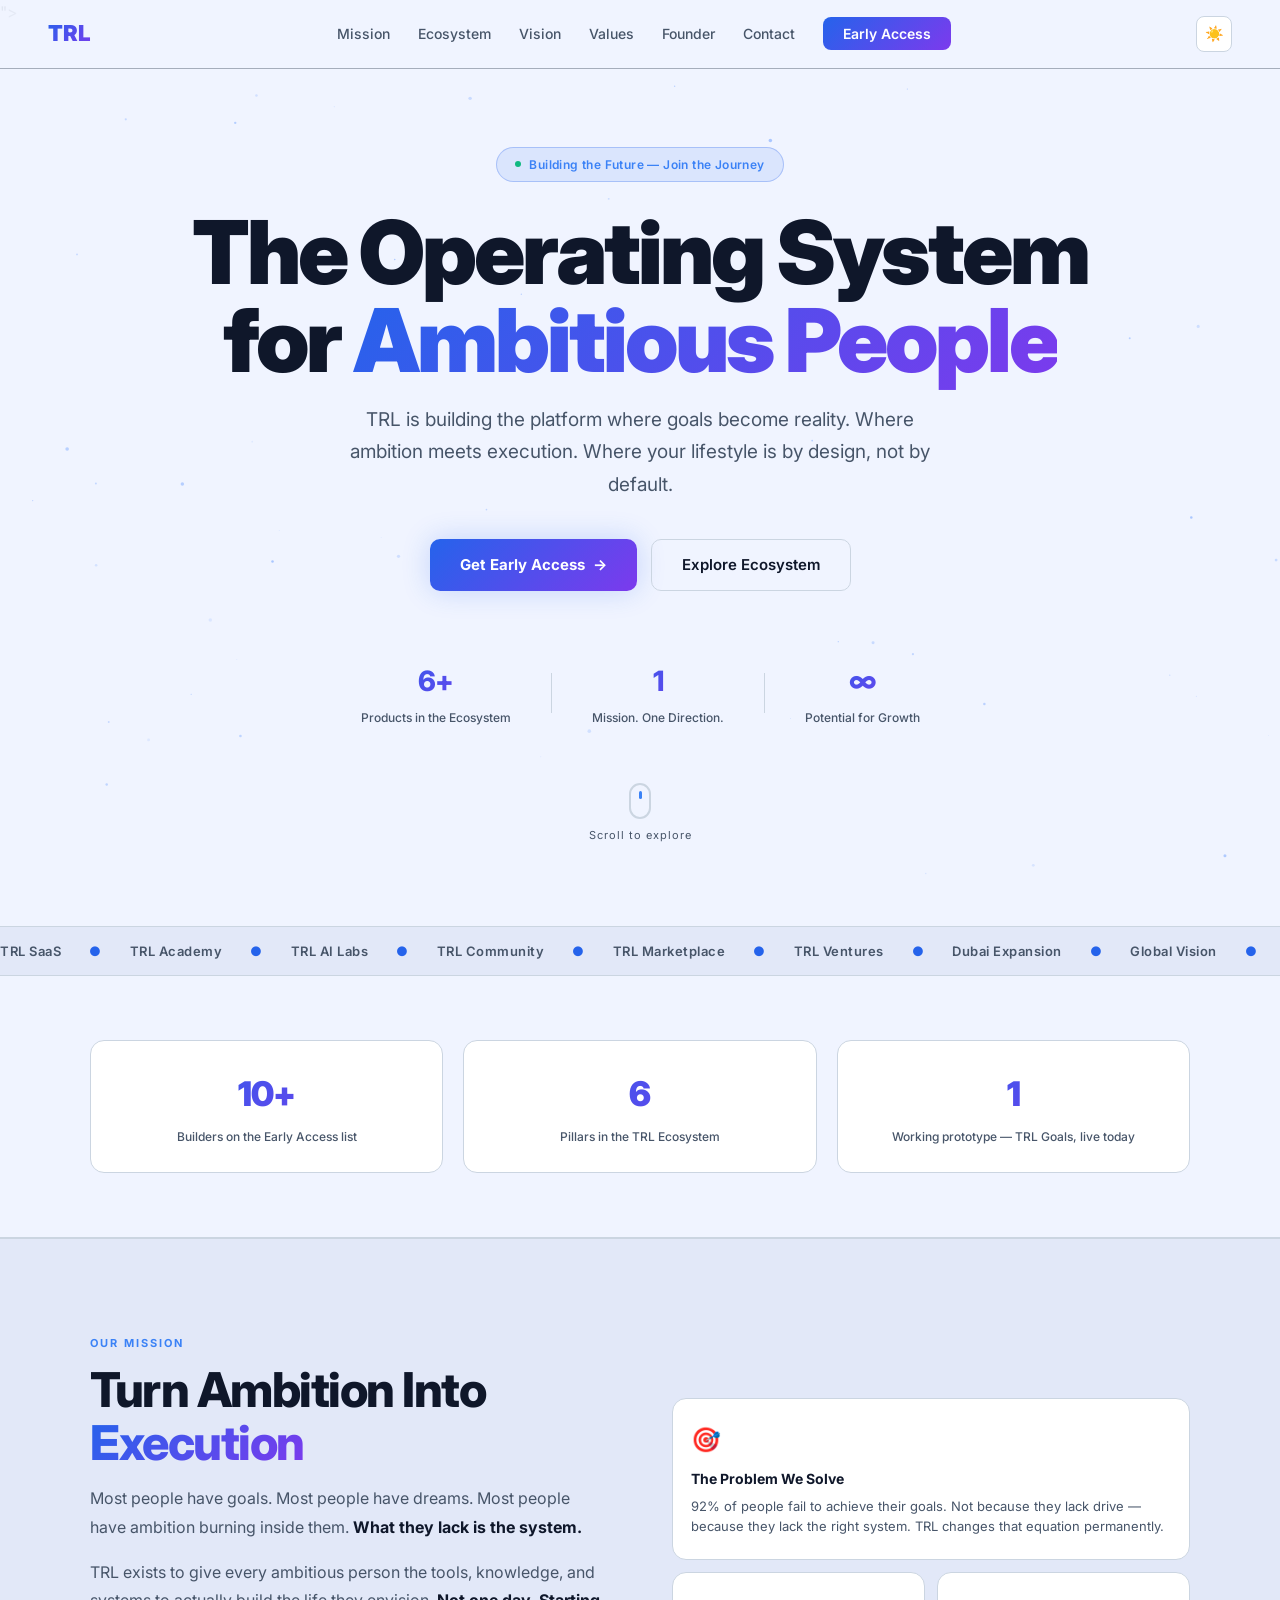
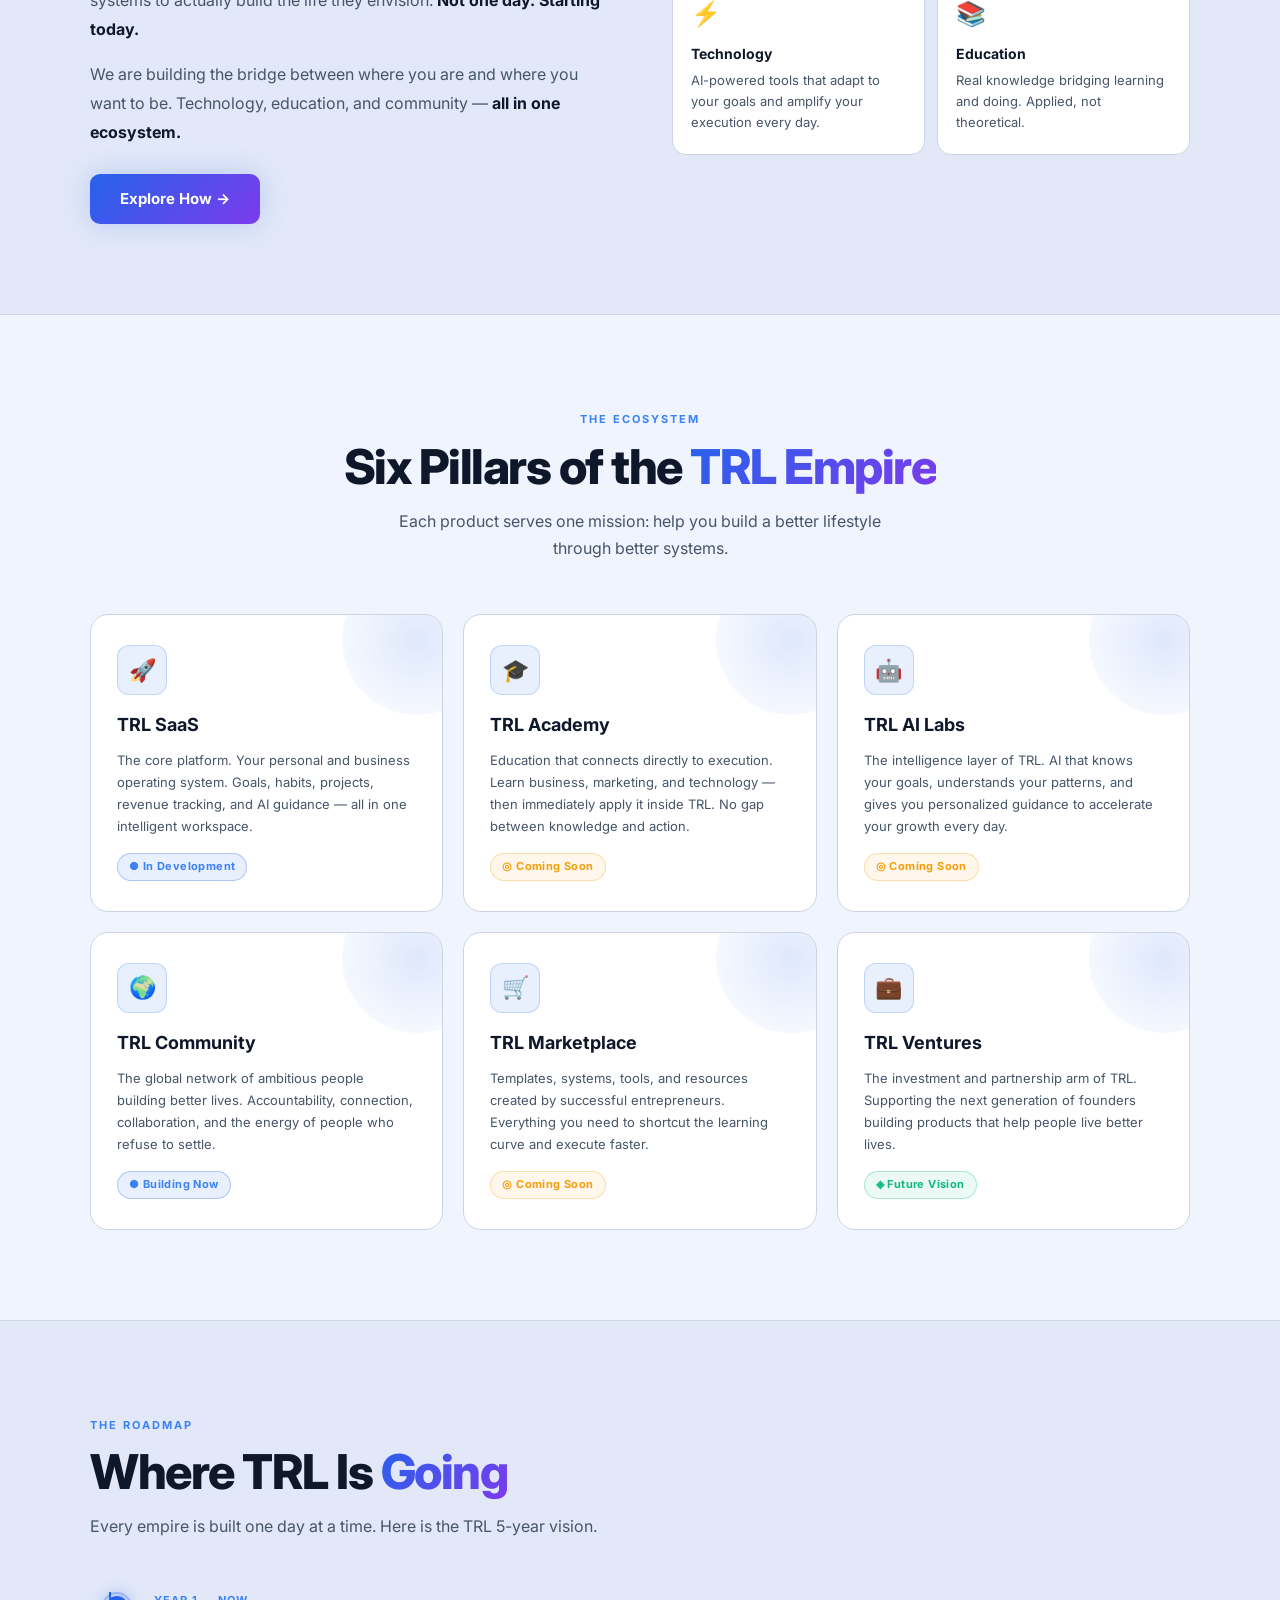
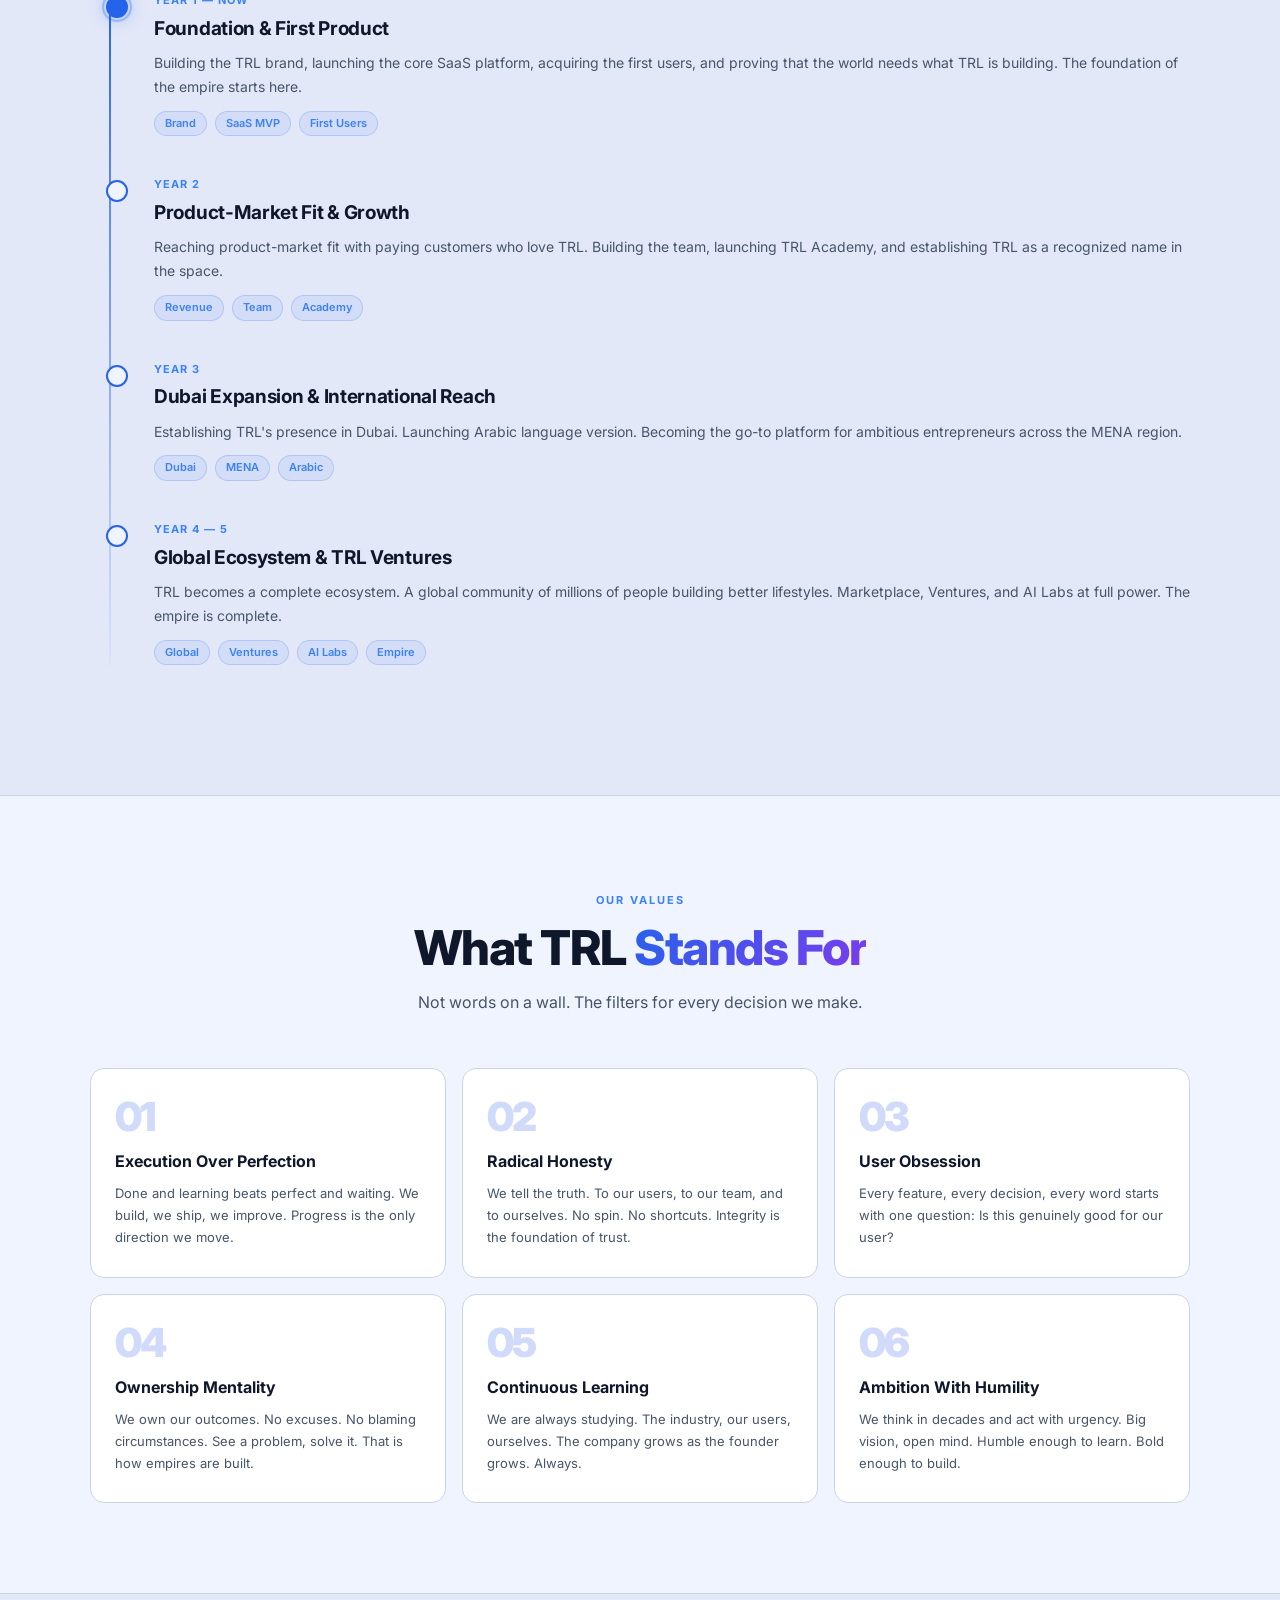
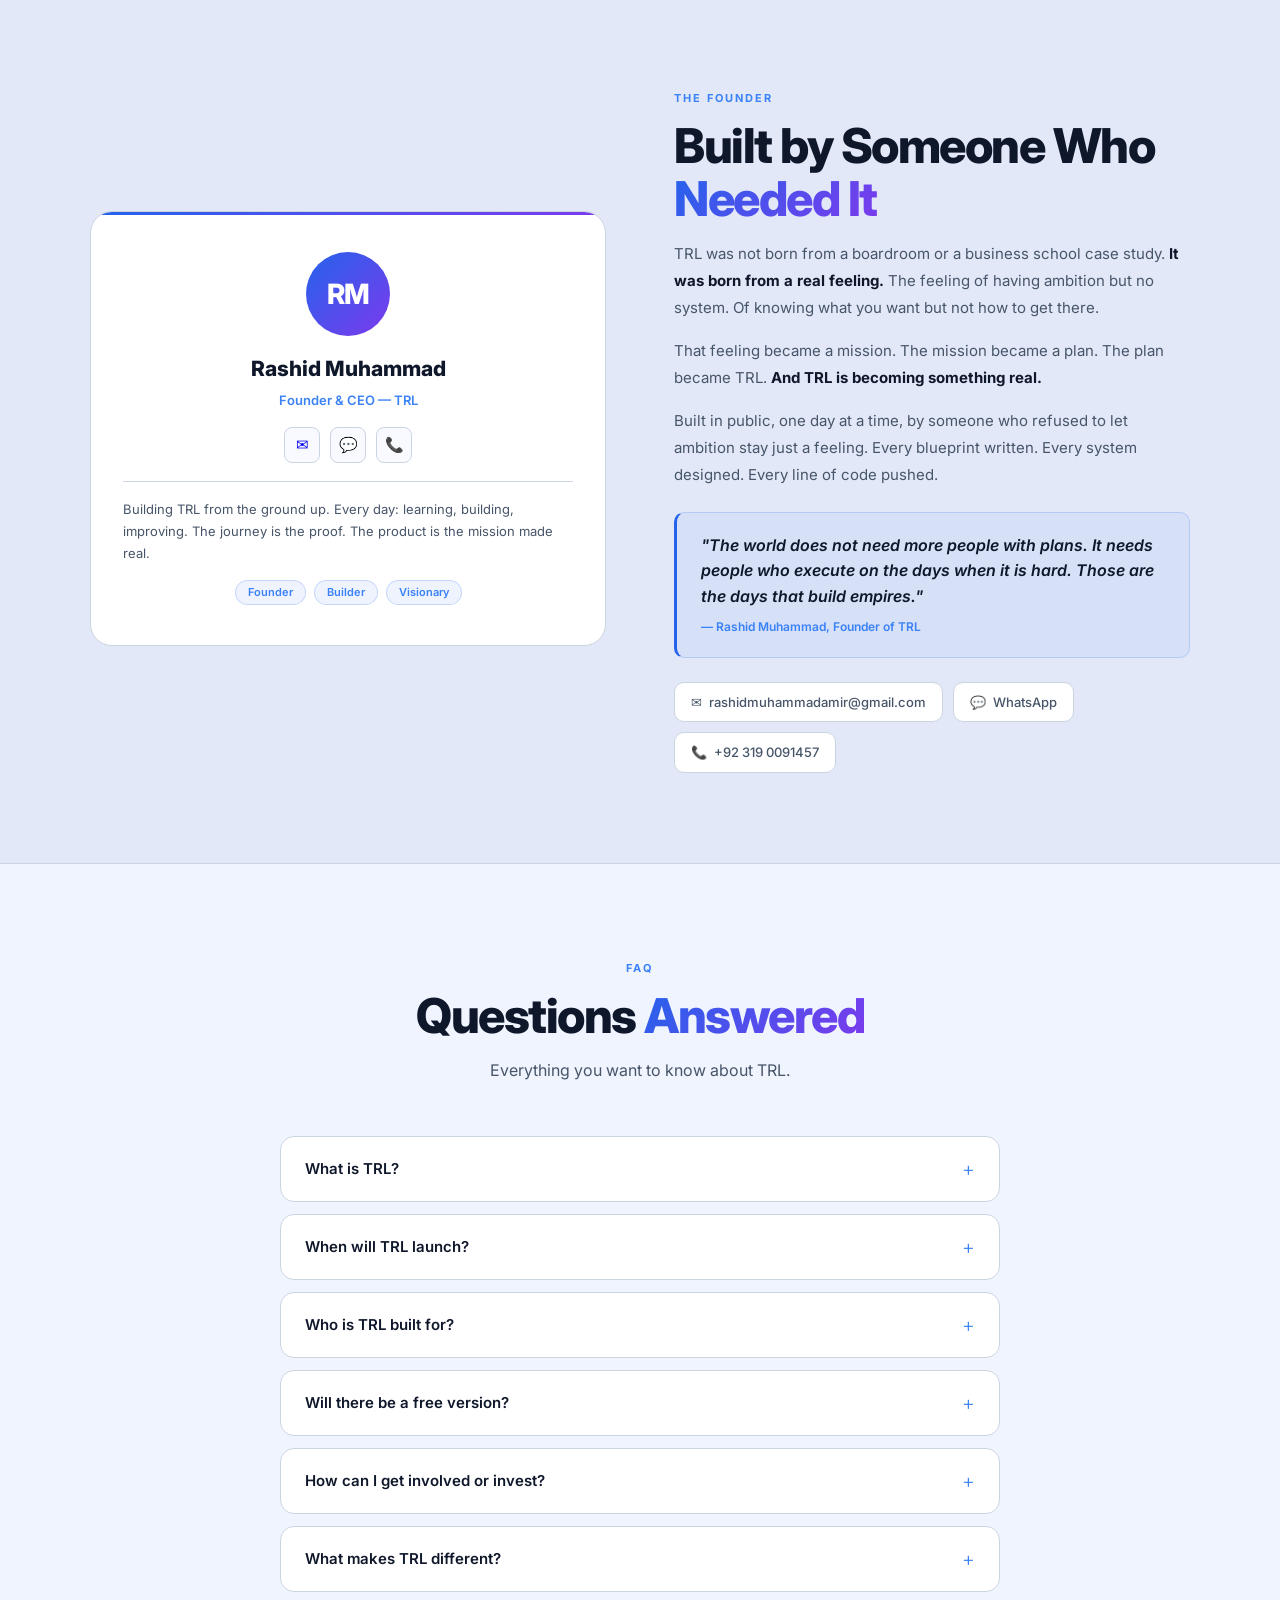
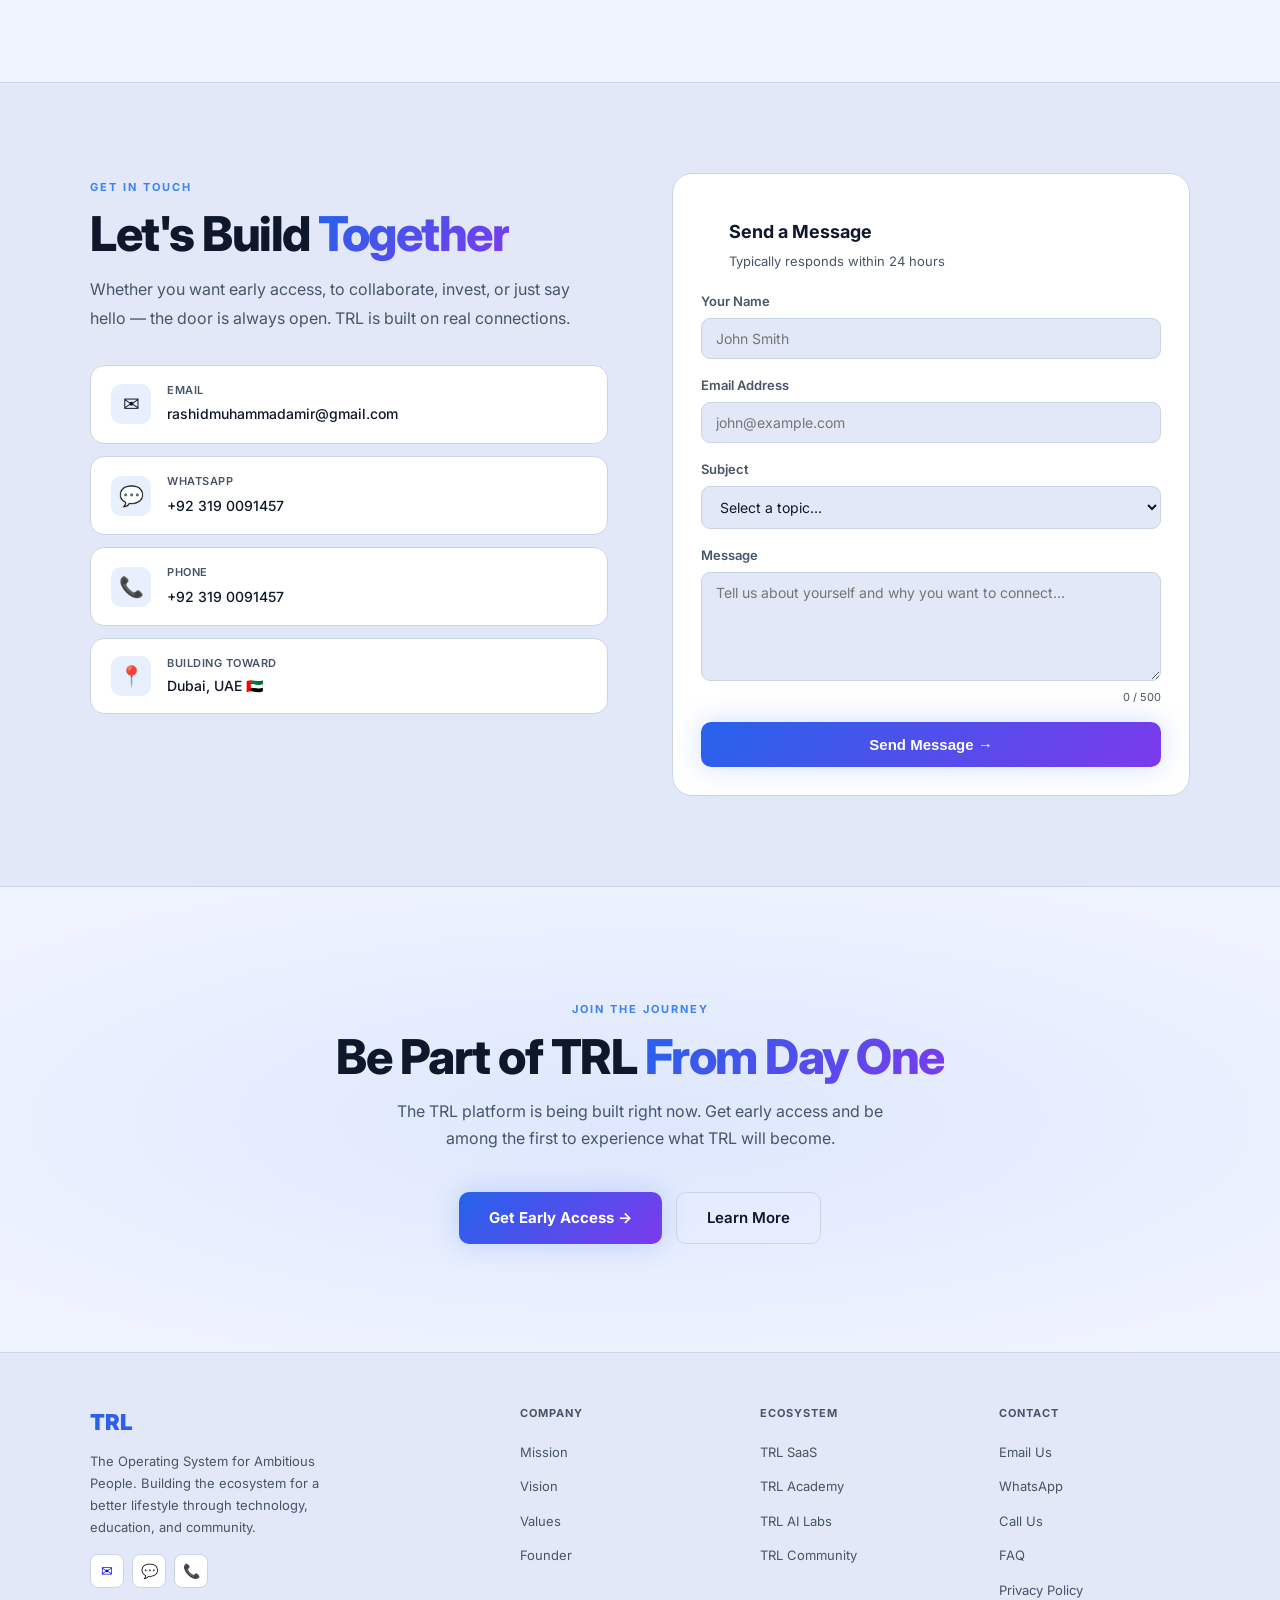
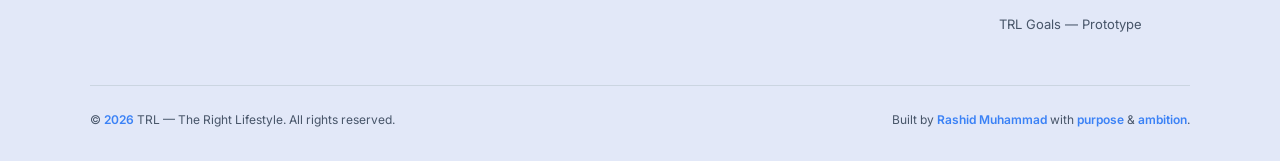
==== commit d3c28765: "Add Google site verification meta tag" ====
--- a/index.html
+++ b/index.html
@@ -38,7 +38,7 @@
     <link rel="stylesheet" href="style.css">
 
     <!-- If JS is disabled, never trap the page behind the loader -->
-    <noscript><style>.loader, .cursor, .cursor-follower { display: none !important; }</style></noscript>
+   <meta name="google-site-verification" content="5ZbcPRccgvR4IHh7IlTL1ebabj3xChLPvOekkagBs_A" /> <noscript><style>.loader, .cursor, .cursor-follower { display: none !important; }</style></noscript>
 </head>    <!-- Analytics (Umami — free, privacy-friendly). Sign up at cloud.umami.is, add the site, paste your website ID below -->
     <script defer src="https://cloud.umami.is/script.js" data-website-id="<script defer src="https://cloud.umami.is/script.js" data-website-id="5ec835f6-1962-4d79-a0c2-11161bfa01cb"></script>"></script>
 <body>
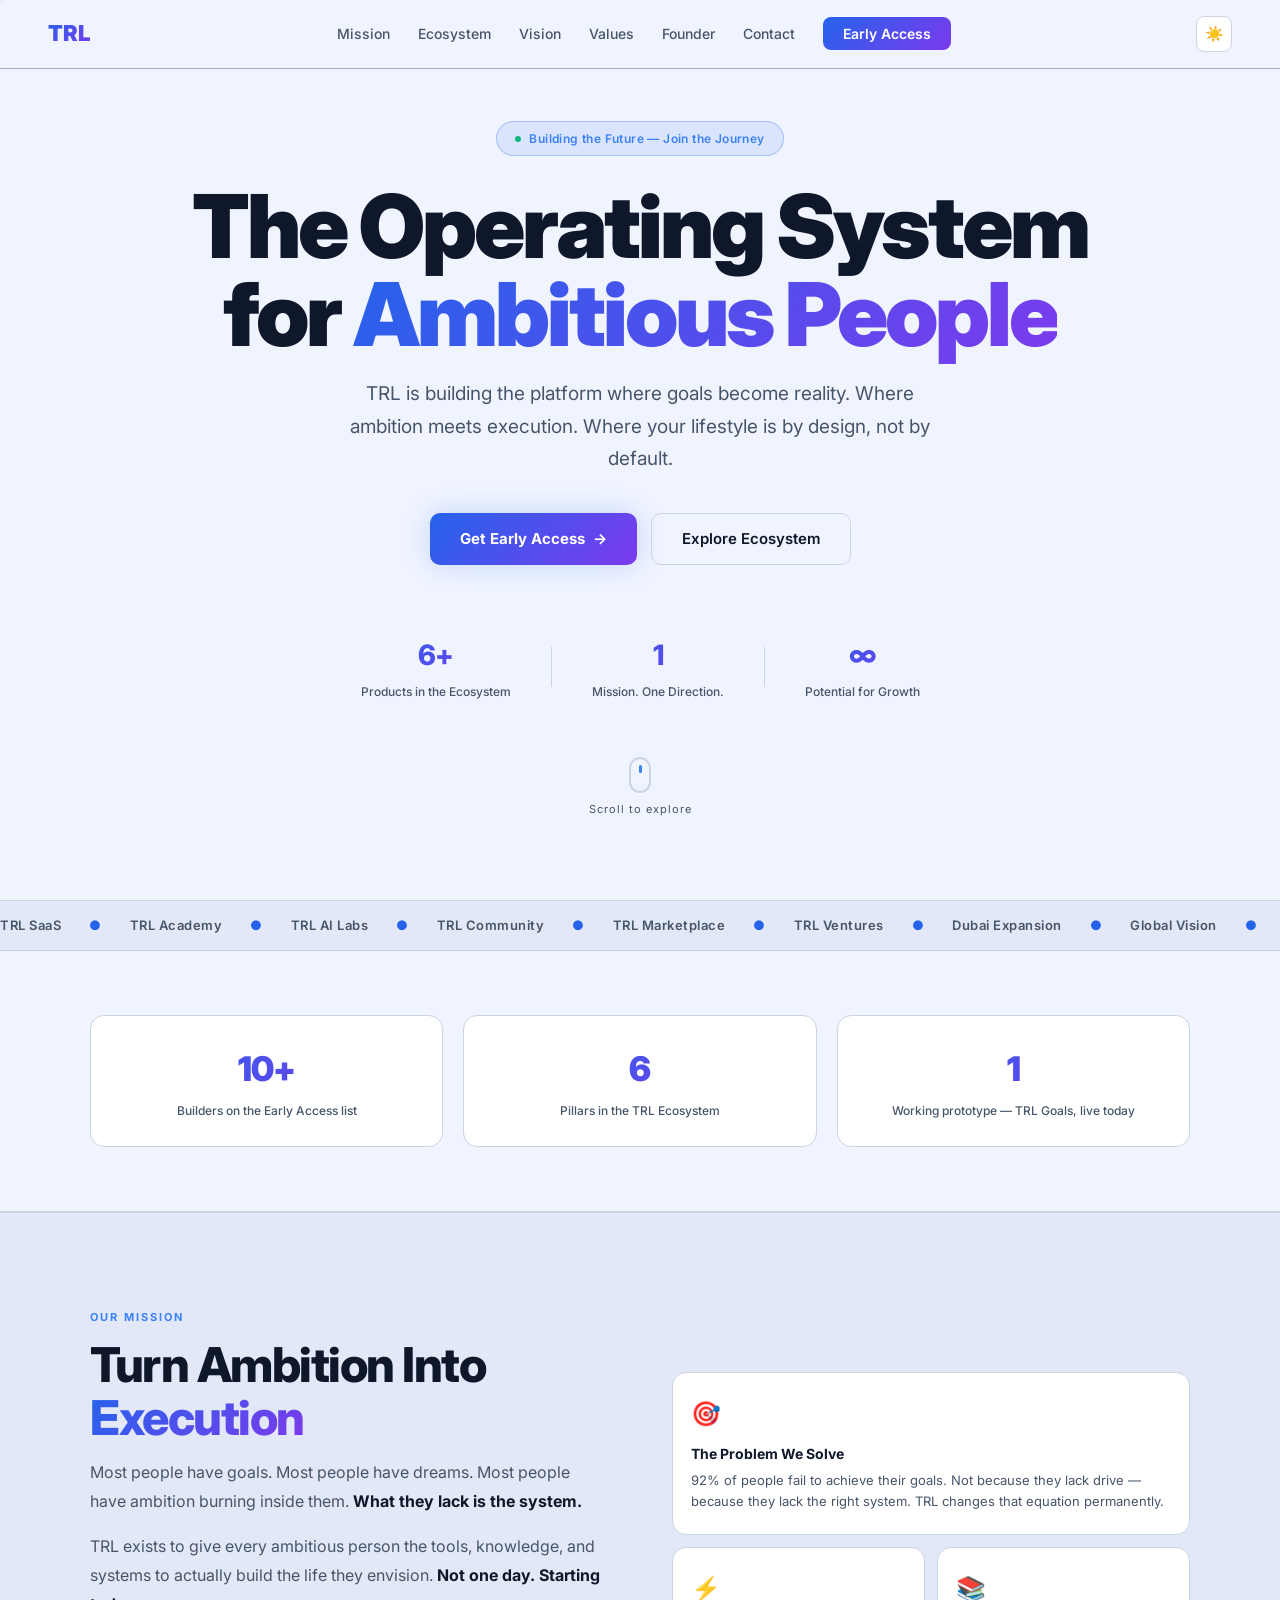
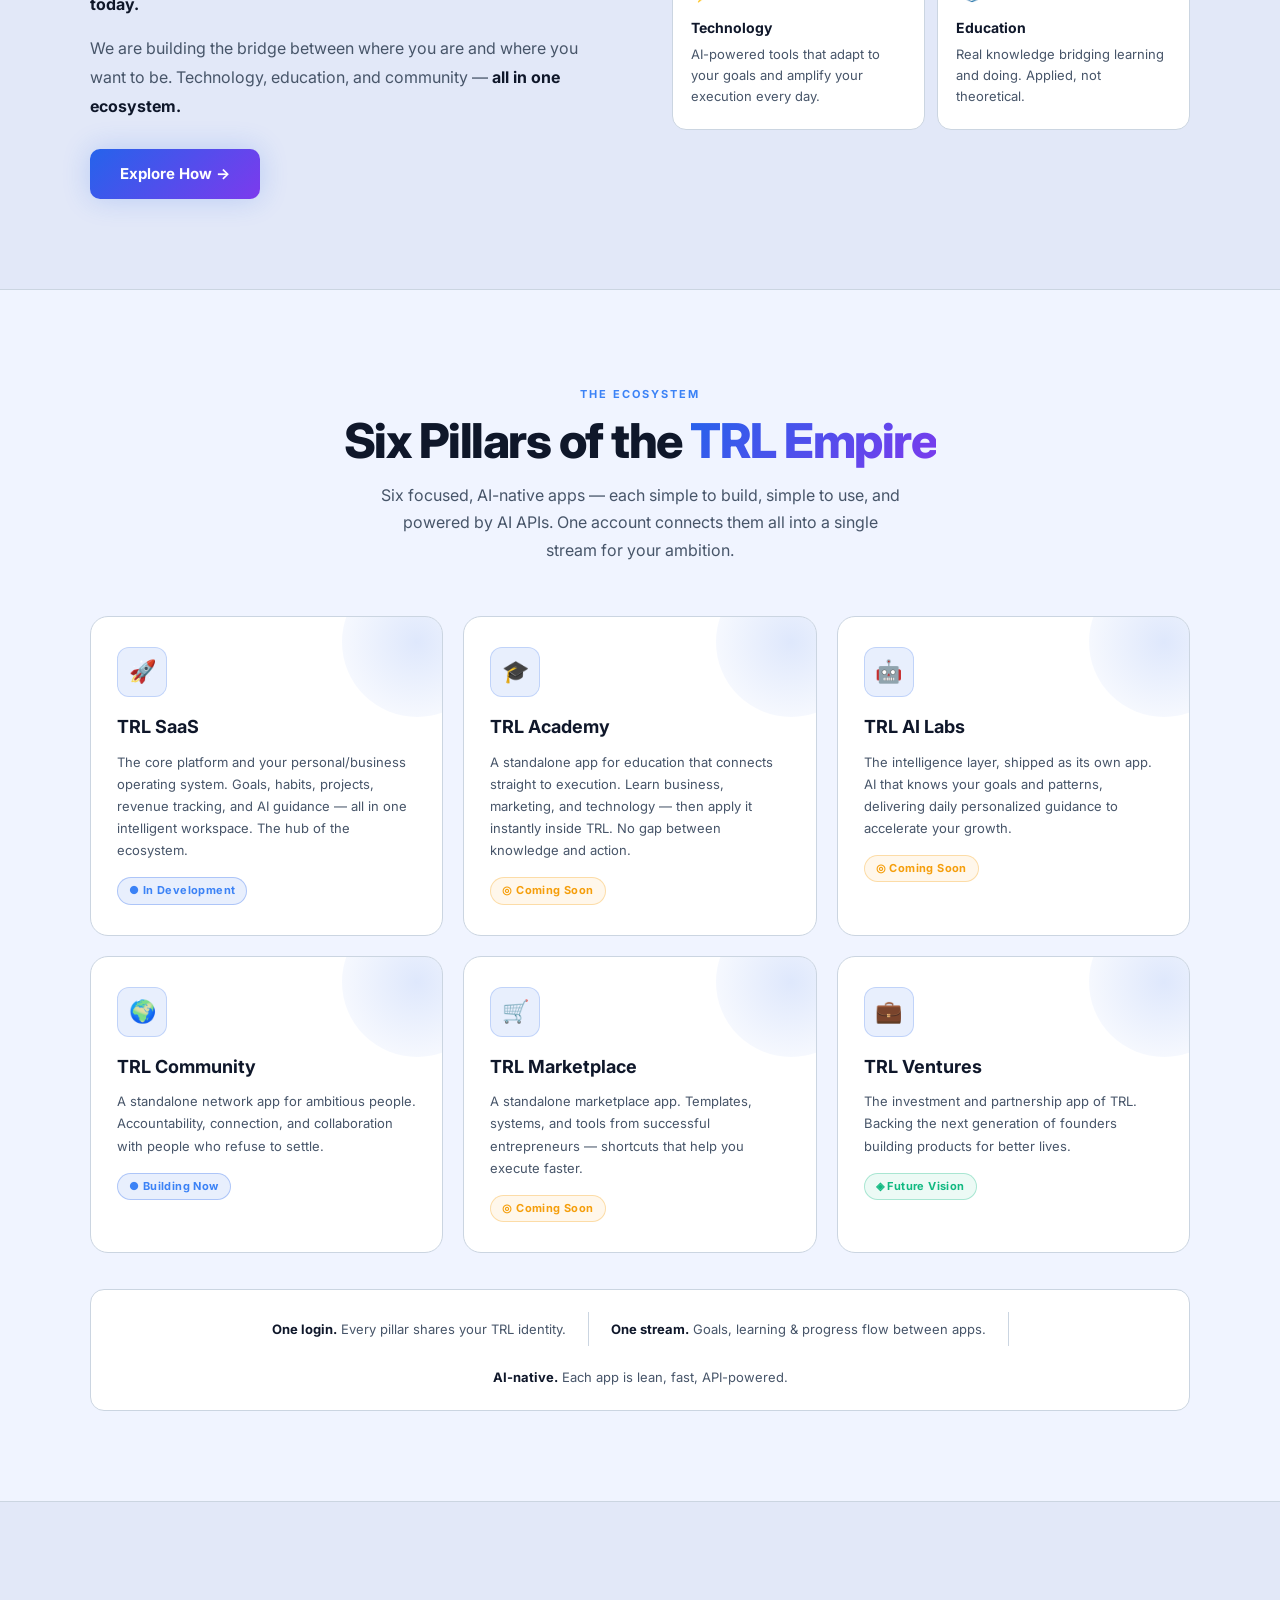
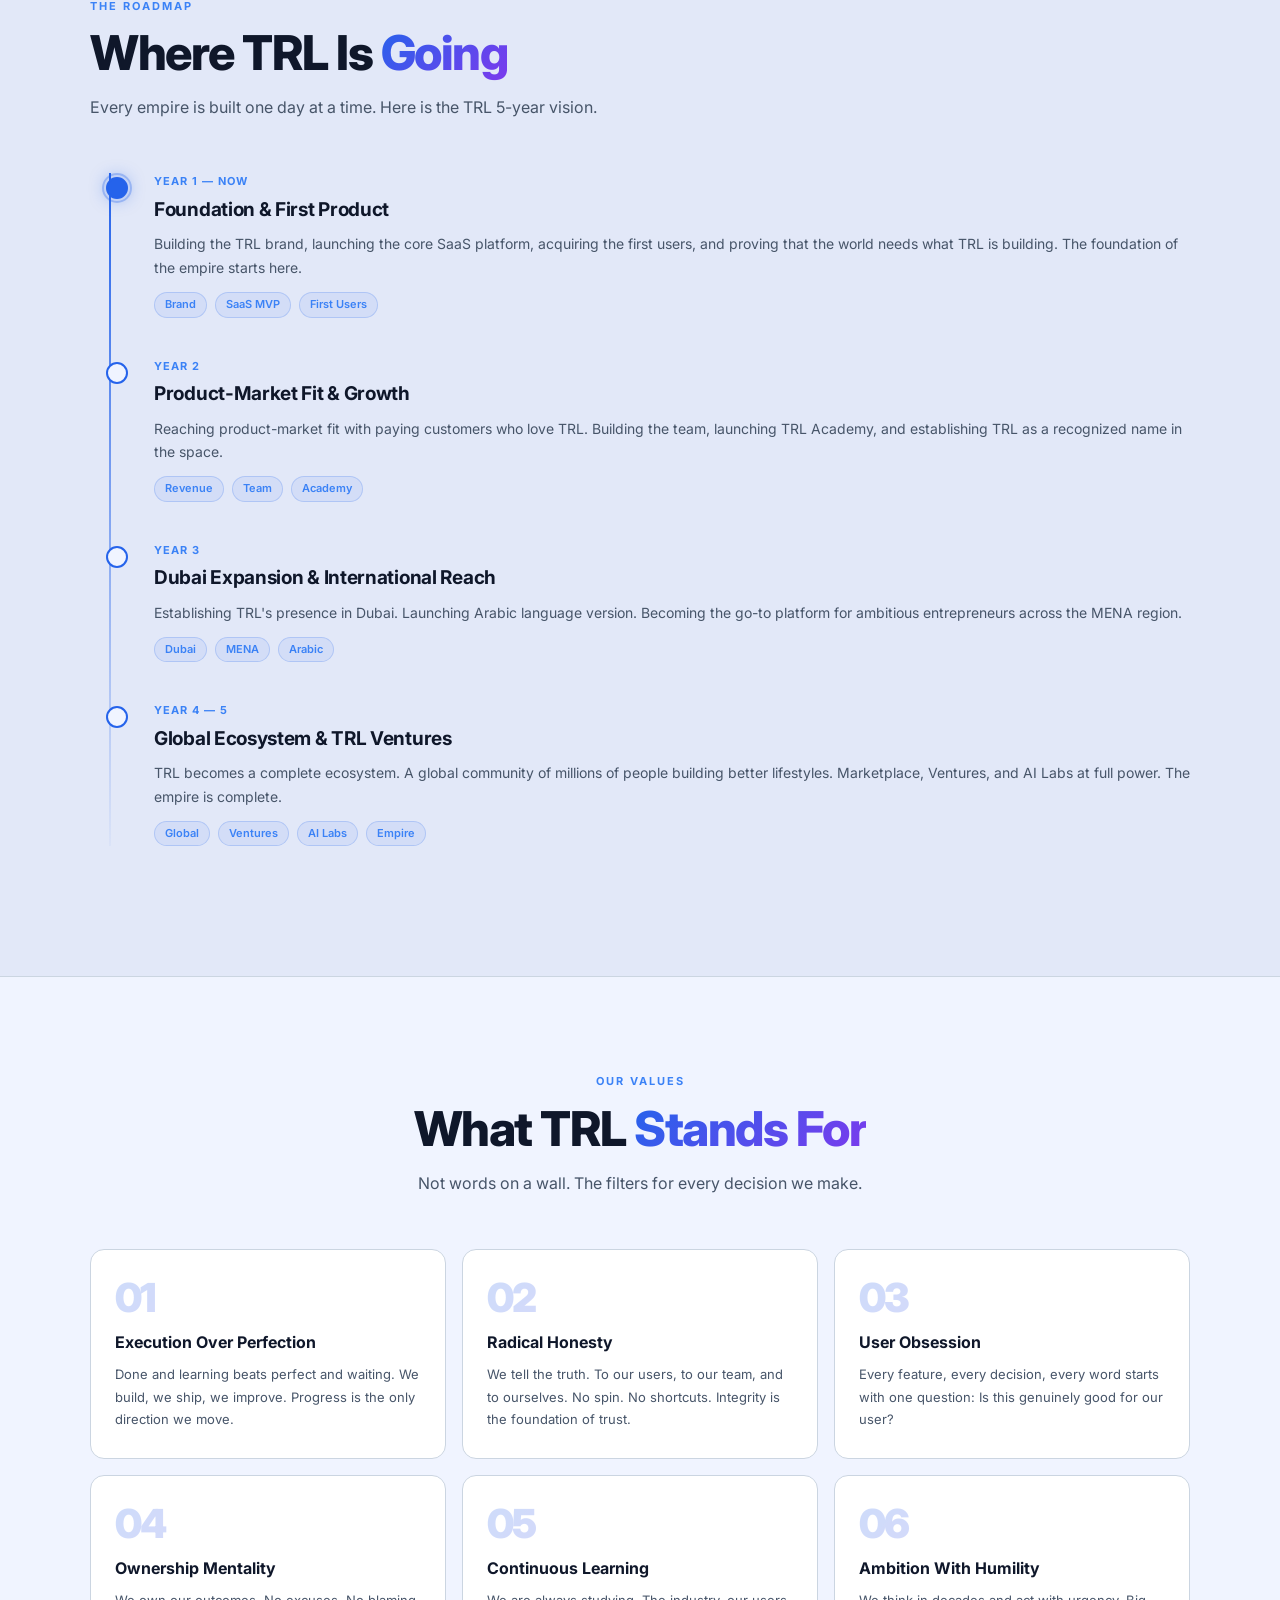
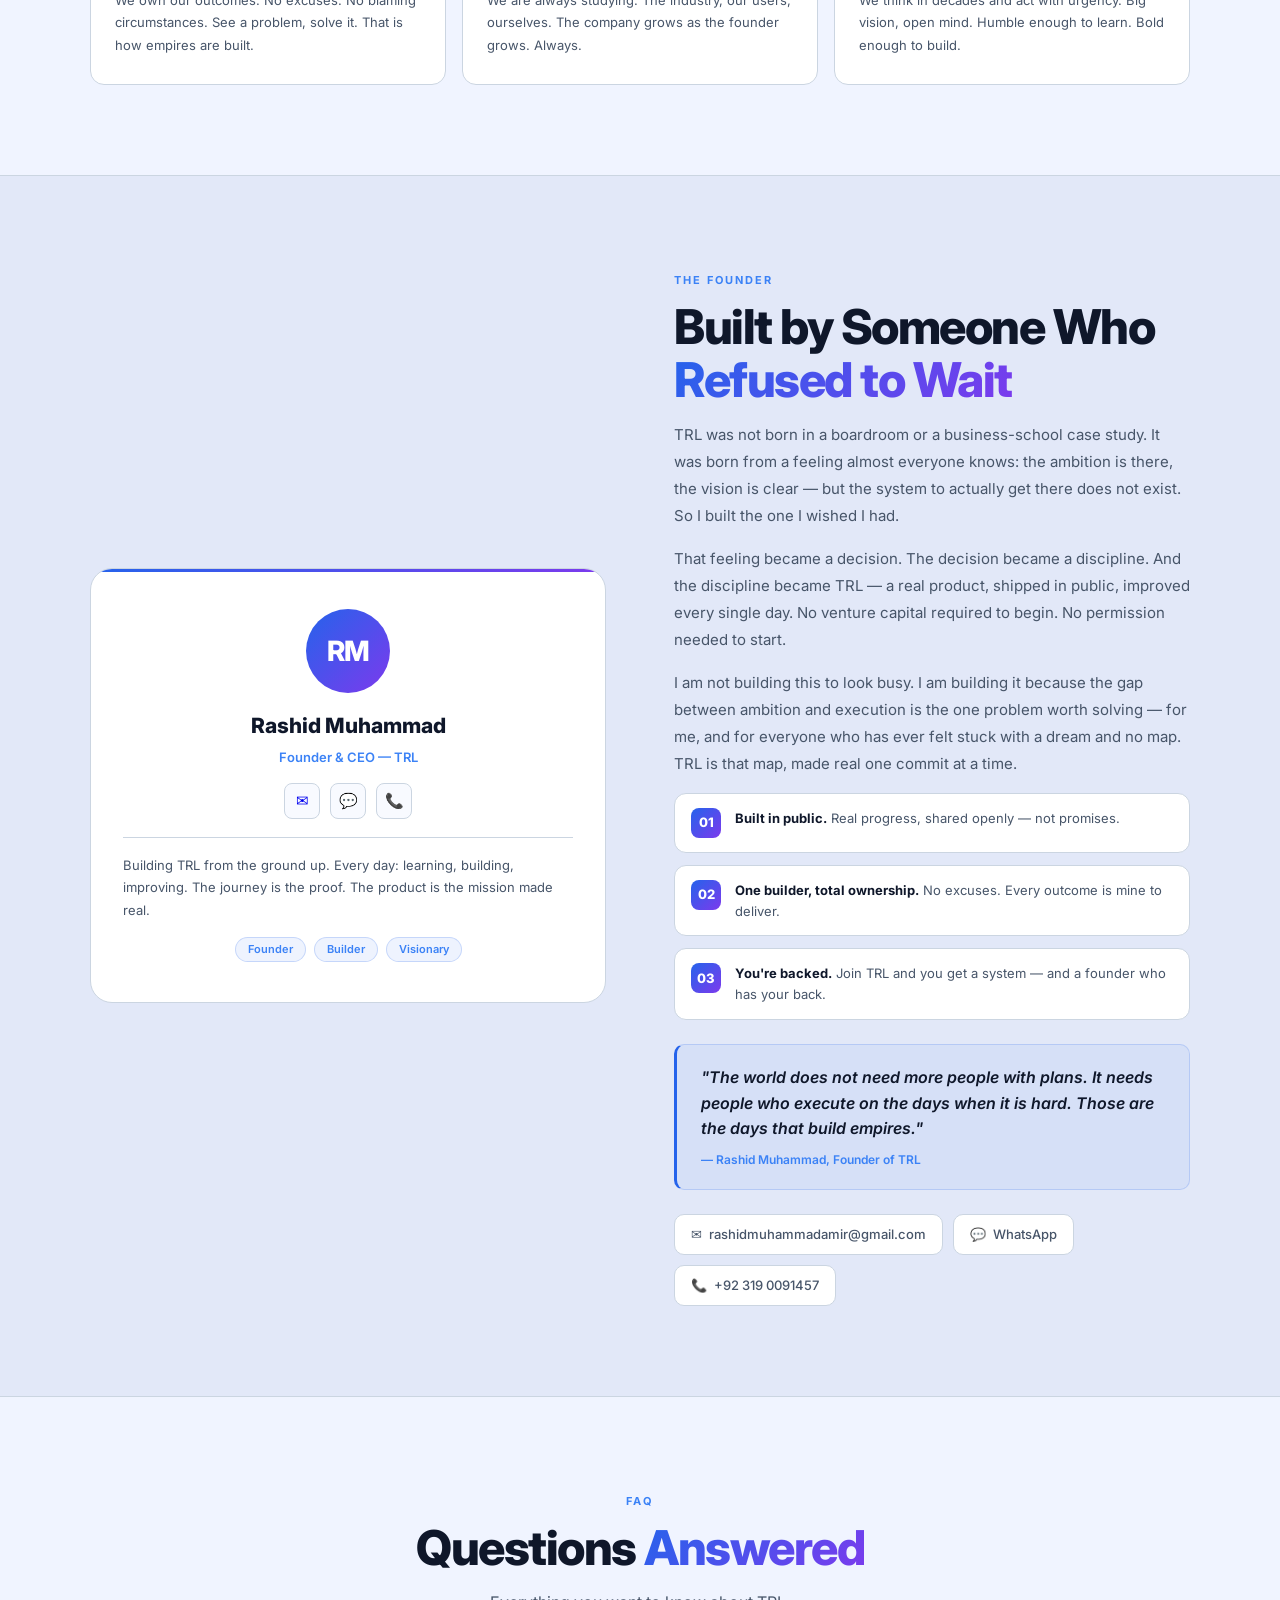
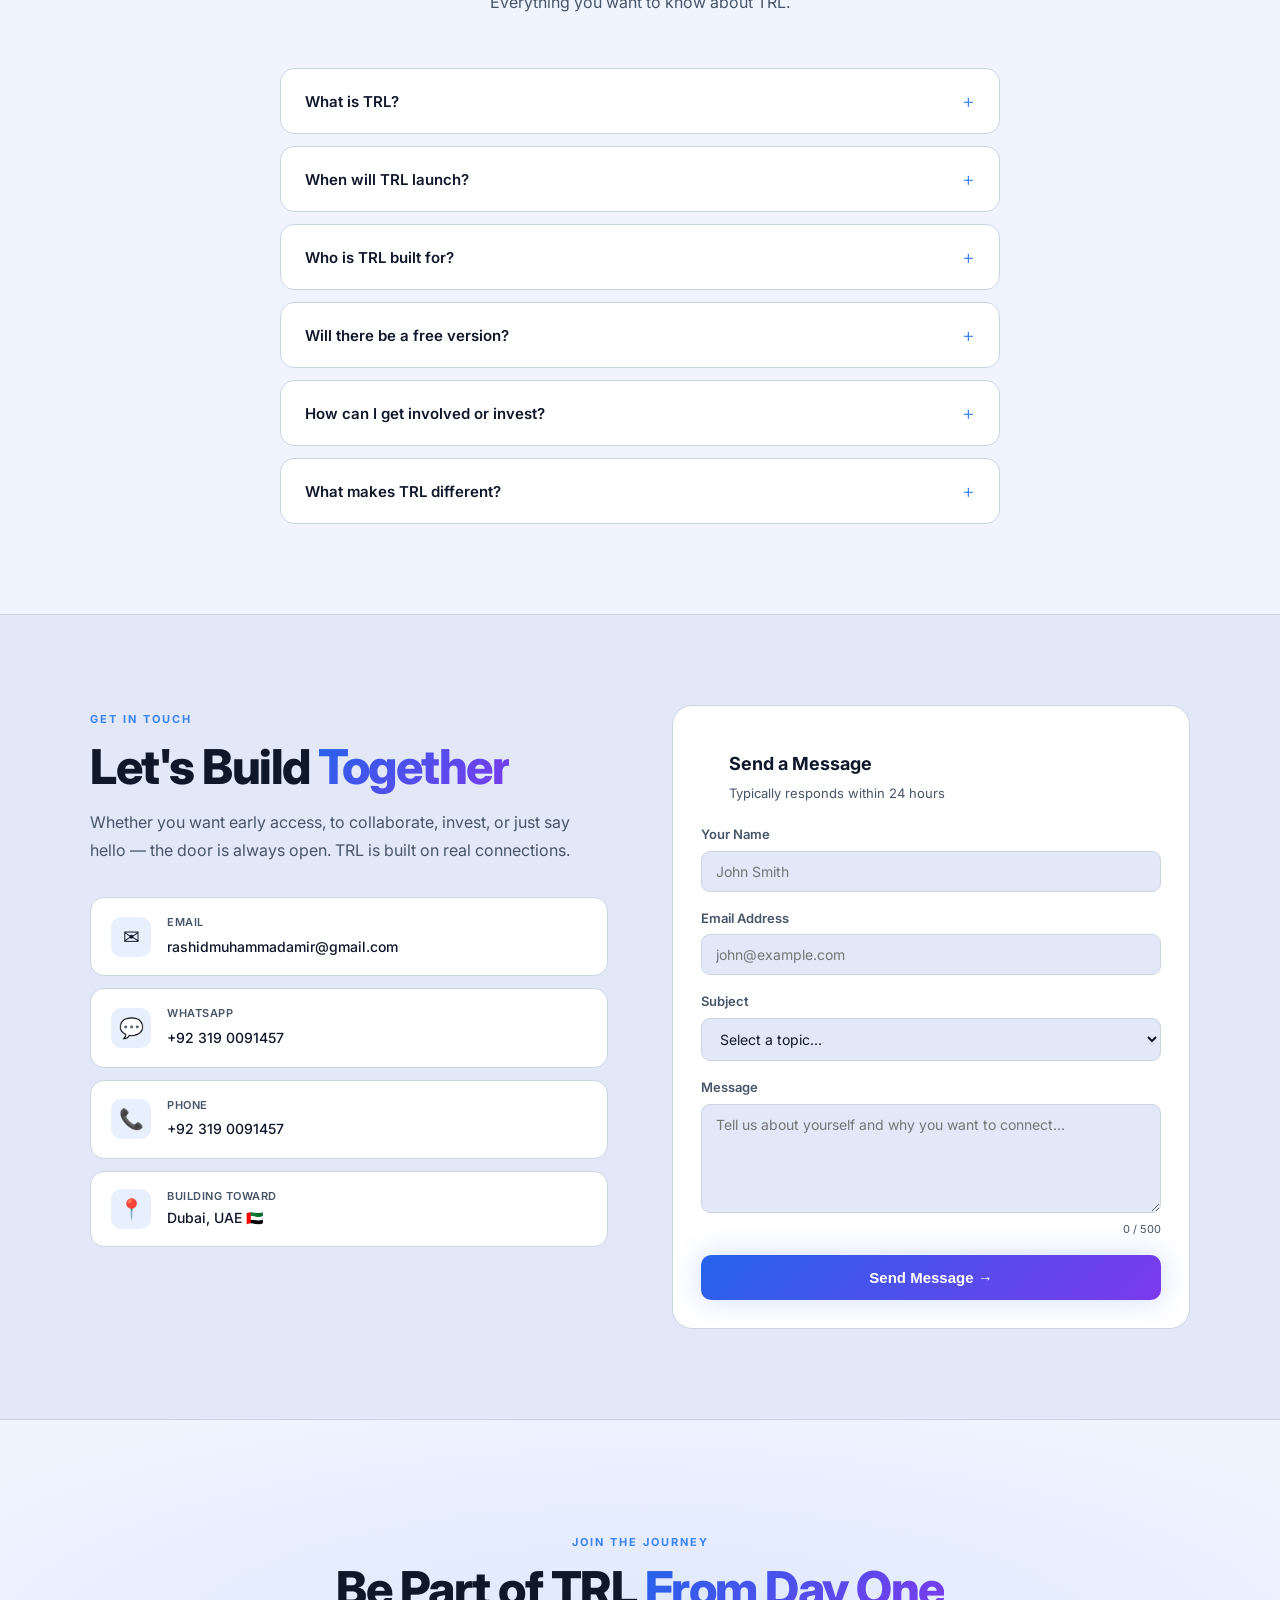
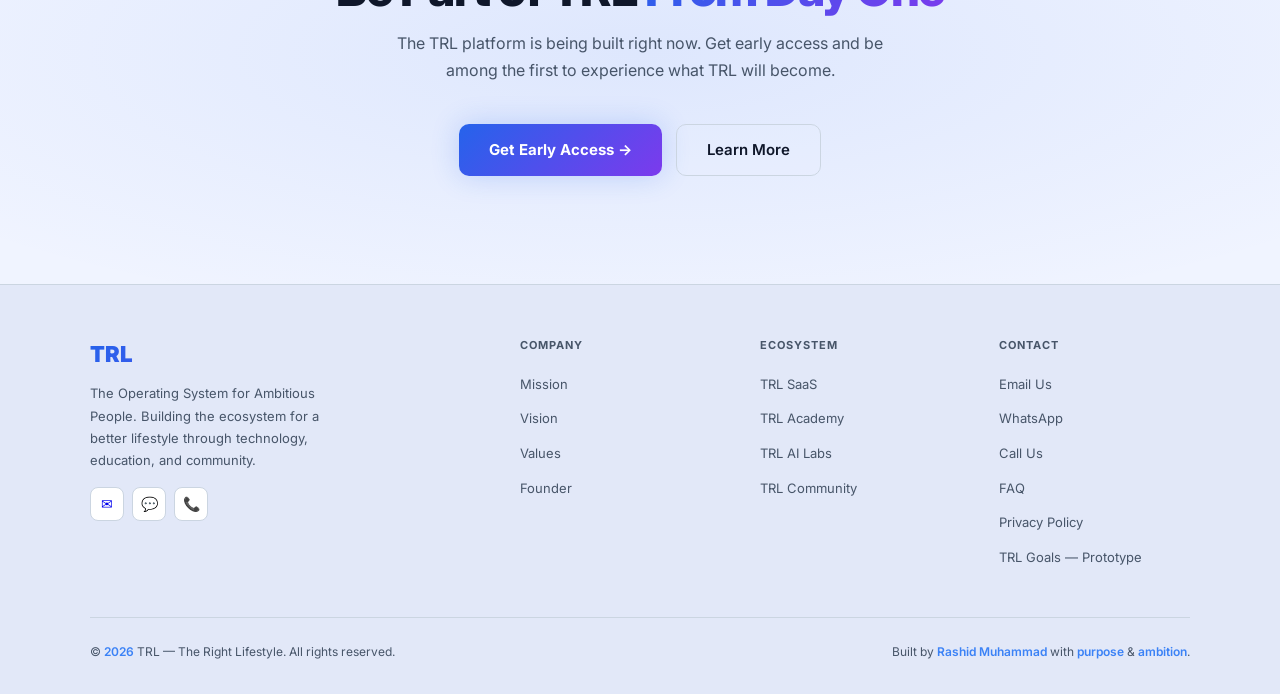
==== commit 6dafed30: "Upgrade TRL site: elevate founder narrative, frame 6 pillars as connected AI-native apps, fix broken" ====
--- a/index.html
+++ b/index.html
@@ -39,8 +39,9 @@
 
     <!-- If JS is disabled, never trap the page behind the loader -->
    <meta name="google-site-verification" content="5ZbcPRccgvR4IHh7IlTL1ebabj3xChLPvOekkagBs_A" /> <noscript><style>.loader, .cursor, .cursor-follower { display: none !important; }</style></noscript>
-</head>    <!-- Analytics (Umami — free, privacy-friendly). Sign up at cloud.umami.is, add the site, paste your website ID below -->
-    <script defer src="https://cloud.umami.is/script.js" data-website-id="<script defer src="https://cloud.umami.is/script.js" data-website-id="5ec835f6-1962-4d79-a0c2-11161bfa01cb"></script>"></script>
+</head>    <!-- Analytics (Umami — free, privacy-friendly). Create a site at cloud.umami.is, then enable by pasting your ID below:
+    <script defer src="https://cloud.umami.is/script.js" data-website-id="YOUR-UMAMI-ID"></script>
+    -->
 <body>
 
     <!-- SKIP LINK -->
@@ -242,51 +243,58 @@
             <div class="section-header fade-in">
                 <span class="section-tag">The Ecosystem</span>
                 <h2 class="section-title">Six Pillars of the <span class="gradient-text">TRL Empire</span></h2>
-                <p class="section-subtitle">Each product serves one mission: help you build a better lifestyle through better systems.</p>
+                <p class="section-subtitle">Six focused, AI-native apps — each simple to build, simple to use, and powered by AI APIs. One account connects them all into a single stream for your ambition.</p>
             </div>
             <div class="ecosystem-grid">
                 <div class="ecosystem-card fade-in" data-tilt>
                     <div class="card-glow"></div>
                     <div class="eco-icon">🚀</div>
                     <div class="eco-title">TRL SaaS</div>
-                    <div class="eco-text">The core platform. Your personal and business operating system. Goals, habits, projects, revenue tracking, and AI guidance — all in one intelligent workspace.</div>
+                    <div class="eco-text">The core platform and your personal/business operating system. Goals, habits, projects, revenue tracking, and AI guidance — all in one intelligent workspace. The hub of the ecosystem.</div>
                     <span class="eco-status status-building">● In Development</span>
                 </div>
                 <div class="ecosystem-card fade-in" data-tilt>
                     <div class="card-glow"></div>
                     <div class="eco-icon">🎓</div>
                     <div class="eco-title">TRL Academy</div>
-                    <div class="eco-text">Education that connects directly to execution. Learn business, marketing, and technology — then immediately apply it inside TRL. No gap between knowledge and action.</div>
+                    <div class="eco-text">A standalone app for education that connects straight to execution. Learn business, marketing, and technology — then apply it instantly inside TRL. No gap between knowledge and action.</div>
                     <span class="eco-status status-coming">◎ Coming Soon</span>
                 </div>
                 <div class="ecosystem-card fade-in" data-tilt>
                     <div class="card-glow"></div>
                     <div class="eco-icon">🤖</div>
                     <div class="eco-title">TRL AI Labs</div>
-                    <div class="eco-text">The intelligence layer of TRL. AI that knows your goals, understands your patterns, and gives you personalized guidance to accelerate your growth every day.</div>
+                    <div class="eco-text">The intelligence layer, shipped as its own app. AI that knows your goals and patterns, delivering daily personalized guidance to accelerate your growth.</div>
                     <span class="eco-status status-coming">◎ Coming Soon</span>
                 </div>
                 <div class="ecosystem-card fade-in" data-tilt>
                     <div class="card-glow"></div>
                     <div class="eco-icon">🌍</div>
                     <div class="eco-title">TRL Community</div>
-                    <div class="eco-text">The global network of ambitious people building better lives. Accountability, connection, collaboration, and the energy of people who refuse to settle.</div>
+                    <div class="eco-text">A standalone network app for ambitious people. Accountability, connection, and collaboration with people who refuse to settle.</div>
                     <span class="eco-status status-building">● Building Now</span>
                 </div>
                 <div class="ecosystem-card fade-in" data-tilt>
                     <div class="card-glow"></div>
                     <div class="eco-icon">🛒</div>
                     <div class="eco-title">TRL Marketplace</div>
-                    <div class="eco-text">Templates, systems, tools, and resources created by successful entrepreneurs. Everything you need to shortcut the learning curve and execute faster.</div>
+                    <div class="eco-text">A standalone marketplace app. Templates, systems, and tools from successful entrepreneurs — shortcuts that help you execute faster.</div>
                     <span class="eco-status status-coming">◎ Coming Soon</span>
                 </div>
                 <div class="ecosystem-card fade-in" data-tilt>
                     <div class="card-glow"></div>
                     <div class="eco-icon">💼</div>
                     <div class="eco-title">TRL Ventures</div>
-                    <div class="eco-text">The investment and partnership arm of TRL. Supporting the next generation of founders building products that help people live better lives.</div>
+                    <div class="eco-text">The investment and partnership app of TRL. Backing the next generation of founders building products for better lives.</div>
                     <span class="eco-status status-future">◈ Future Vision</span>
                 </div>
+            </div>
+            <div class="ecosystem-foot fade-in">
+                <div class="ef-item"><span class="ef-strong">One login.</span> Every pillar shares your TRL identity.</div>
+                <div class="ef-div"></div>
+                <div class="ef-item"><span class="ef-strong">One stream.</span> Goals, learning &amp; progress flow between apps.</div>
+                <div class="ef-div"></div>
+                <div class="ef-item"><span class="ef-strong">AI-native.</span> Each app is lean, fast, API-powered.</div>
             </div>
         </div>
     </section>
@@ -429,10 +437,15 @@
                 </div>
                 <div class="founder-content fade-in">
                     <span class="section-tag">The Founder</span>
-                    <h2 class="section-title">Built by Someone Who <span class="gradient-text">Needed It</span></h2>
-                    <p>TRL was not born from a boardroom or a business school case study. <strong>It was born from a real feeling.</strong> The feeling of having ambition but no system. Of knowing what you want but not how to get there.</p>
-                    <p>That feeling became a mission. The mission became a plan. The plan became TRL. <strong>And TRL is becoming something real.</strong></p>
-                    <p>Built in public, one day at a time, by someone who refused to let ambition stay just a feeling. Every blueprint written. Every system designed. Every line of code pushed.</p>
+                    <h2 class="section-title">Built by Someone Who <span class="gradient-text">Refused to Wait</span></h2>
+                    <p>TRL was not born in a boardroom or a business-school case study. It was born from a feeling almost everyone knows: the ambition is there, the vision is clear — but the system to actually get there does not exist. So I built the one I wished I had.</p>
+                    <p>That feeling became a decision. The decision became a discipline. And the discipline became TRL — a real product, shipped in public, improved every single day. No venture capital required to begin. No permission needed to start.</p>
+                    <p>I am not building this to look busy. I am building it because the gap between ambition and execution is the one problem worth solving — for me, and for everyone who has ever felt stuck with a dream and no map. TRL is that map, made real one commit at a time.</p>
+                    <div class="founder-commit">
+                        <div class="commit-item"><span class="commit-num">01</span><div><strong>Built in public.</strong> Real progress, shared openly — not promises.</div></div>
+                        <div class="commit-item"><span class="commit-num">02</span><div><strong>One builder, total ownership.</strong> No excuses. Every outcome is mine to deliver.</div></div>
+                        <div class="commit-item"><span class="commit-num">03</span><div><strong>You're backed.</strong> Join TRL and you get a system — and a founder who has your back.</div></div>
+                    </div>
                     <div class="founder-quote">
                         <p>"The world does not need more people with plans. It needs people who execute on the days when it is hard. Those are the days that build empires."</p>
                         <div class="quote-author">— Rashid Muhammad, Founder of TRL</div>
--- a/style.css
+++ b/style.css
@@ -422,6 +422,10 @@
 .status-building { background:rgba(37,99,235,0.1);color:var(--primary-light);border:1px solid rgba(37,99,235,0.3); }
 .status-coming { background:rgba(245,158,11,0.08);color:var(--gold);border:1px solid rgba(245,158,11,0.3); }
 .status-future { background:rgba(16,185,129,0.08);color:var(--accent);border:1px solid rgba(16,185,129,0.3); }
+.ecosystem-foot { display:flex;align-items:center;justify-content:center;flex-wrap:wrap;gap:22px;margin-top:36px;padding:22px 26px;background:var(--surface);border:1px solid var(--border);border-radius:var(--radius);text-align:center; }
+.ef-item { font-size:13px;color:var(--text-muted);line-height:1.5; }
+.ef-strong { color:var(--text);font-weight:700; }
+.ef-div { width:1px;height:34px;background:var(--border); }
 
 /* ── ROADMAP ── */
 .roadmap { margin-top:52px;position:relative;padding-left:8px; }
@@ -463,6 +467,11 @@
 .founder-quote { background:rgba(37,99,235,0.06);border:1px solid rgba(37,99,235,0.18);border-left:3px solid var(--primary);border-radius:10px;padding:20px 24px;margin:24px 0; }
 .founder-quote p { font-size:16px;font-weight:600;font-style:italic;color:var(--text);margin:0 0 8px;line-height:1.6; }
 .quote-author { font-size:12px;color:var(--primary-light);font-weight:600; }
+.founder-commit { display:flex;flex-direction:column;gap:12px;margin:8px 0 24px; }
+.commit-item { display:flex;align-items:flex-start;gap:14px;background:var(--surface);border:1px solid var(--border);border-radius:12px;padding:14px 16px; }
+.commit-num { flex-shrink:0;width:30px;height:30px;border-radius:8px;background:var(--gradient);color:#fff;font-size:13px;font-weight:800;display:flex;align-items:center;justify-content:center; }
+.commit-item div { font-size:13px;color:var(--text-muted);line-height:1.6; }
+.commit-item strong { color:var(--text); }
 .contact-chips { display:flex;flex-wrap:wrap;gap:10px; }
 .contact-chip { display:inline-flex;align-items:center;gap:7px;background:var(--surface);border:1px solid var(--border);color:var(--text-muted);padding:9px 16px;border-radius:10px;font-size:13px;font-weight:500;text-decoration:none;transition:all 0.3s; }
 .contact-chip:hover { border-color:var(--primary);color:var(--text); }
@@ -577,4 +586,4 @@
 .momentum-item:hover { border-color: var(--primary); transform: translateY(-3px); }
 .momentum-number { font-size: 34px; font-weight: 900; background: var(--gradient); -webkit-background-clip: text; -webkit-text-fill-color: transparent; background-clip: text; letter-spacing: -1px; margin-bottom: 6px; }
 .momentum-label { font-size: 12px; color: var(--text-muted); font-weight: 500; line-height: 1.5; }
-@media (max-width:560px) { .momentum-grid { grid-template-columns: 1fr; } }
+@media (max-width:560px) { .momentum-grid { grid-template-columns: 1fr; } .ecosystem-foot { flex-direction:column;gap:14px; } .ef-div { display:none; } }
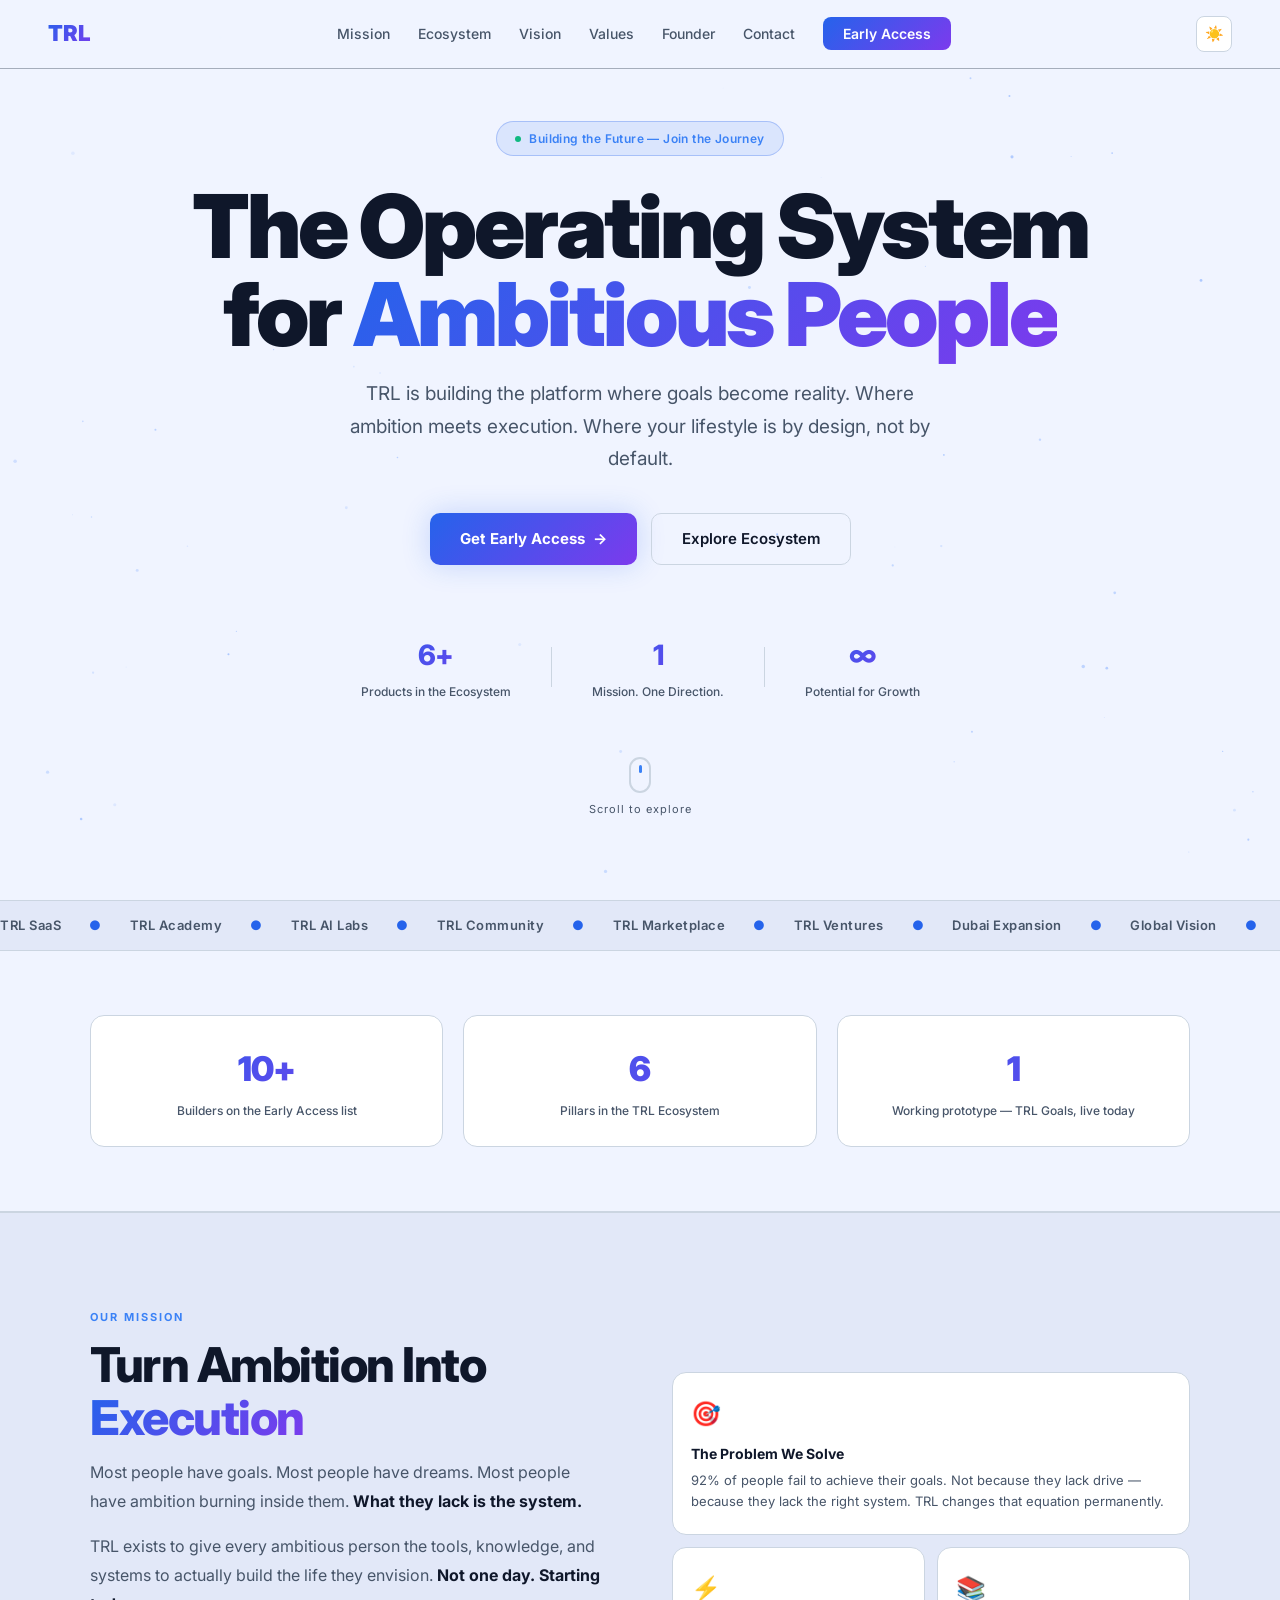
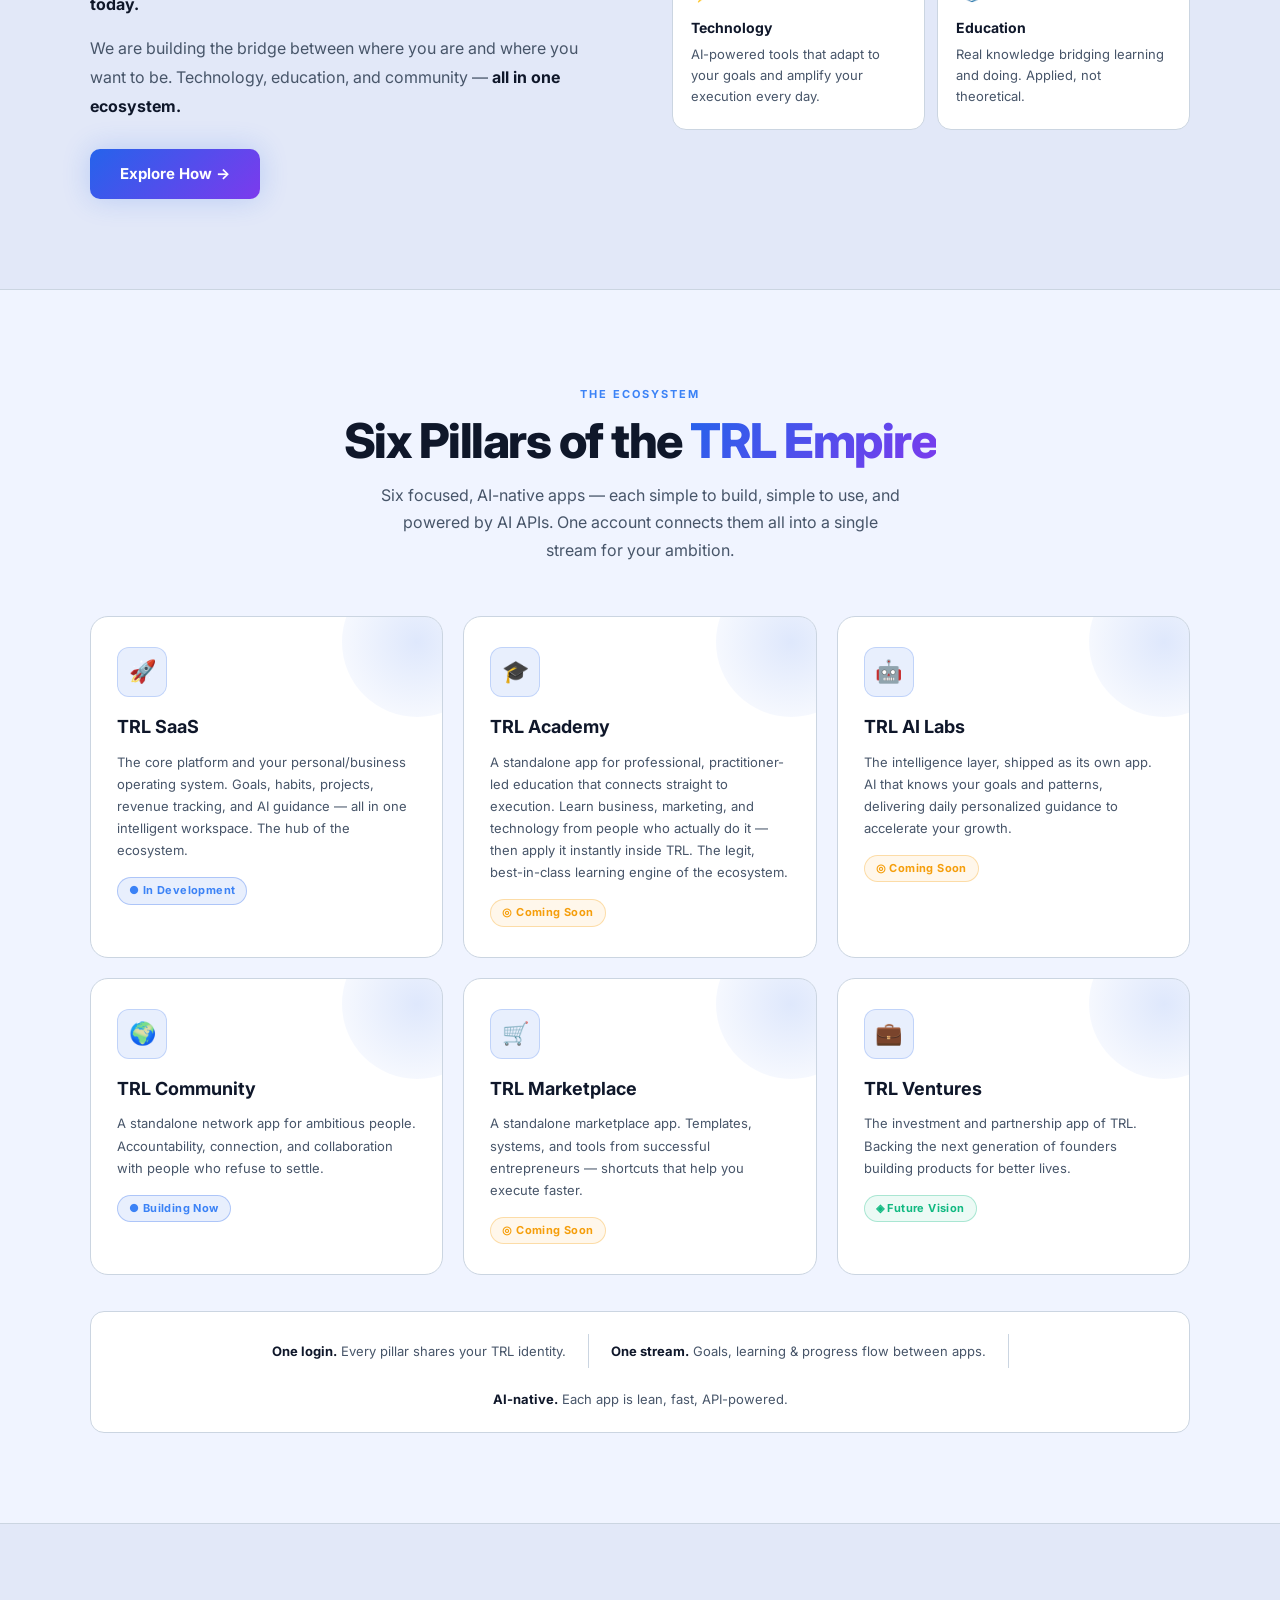
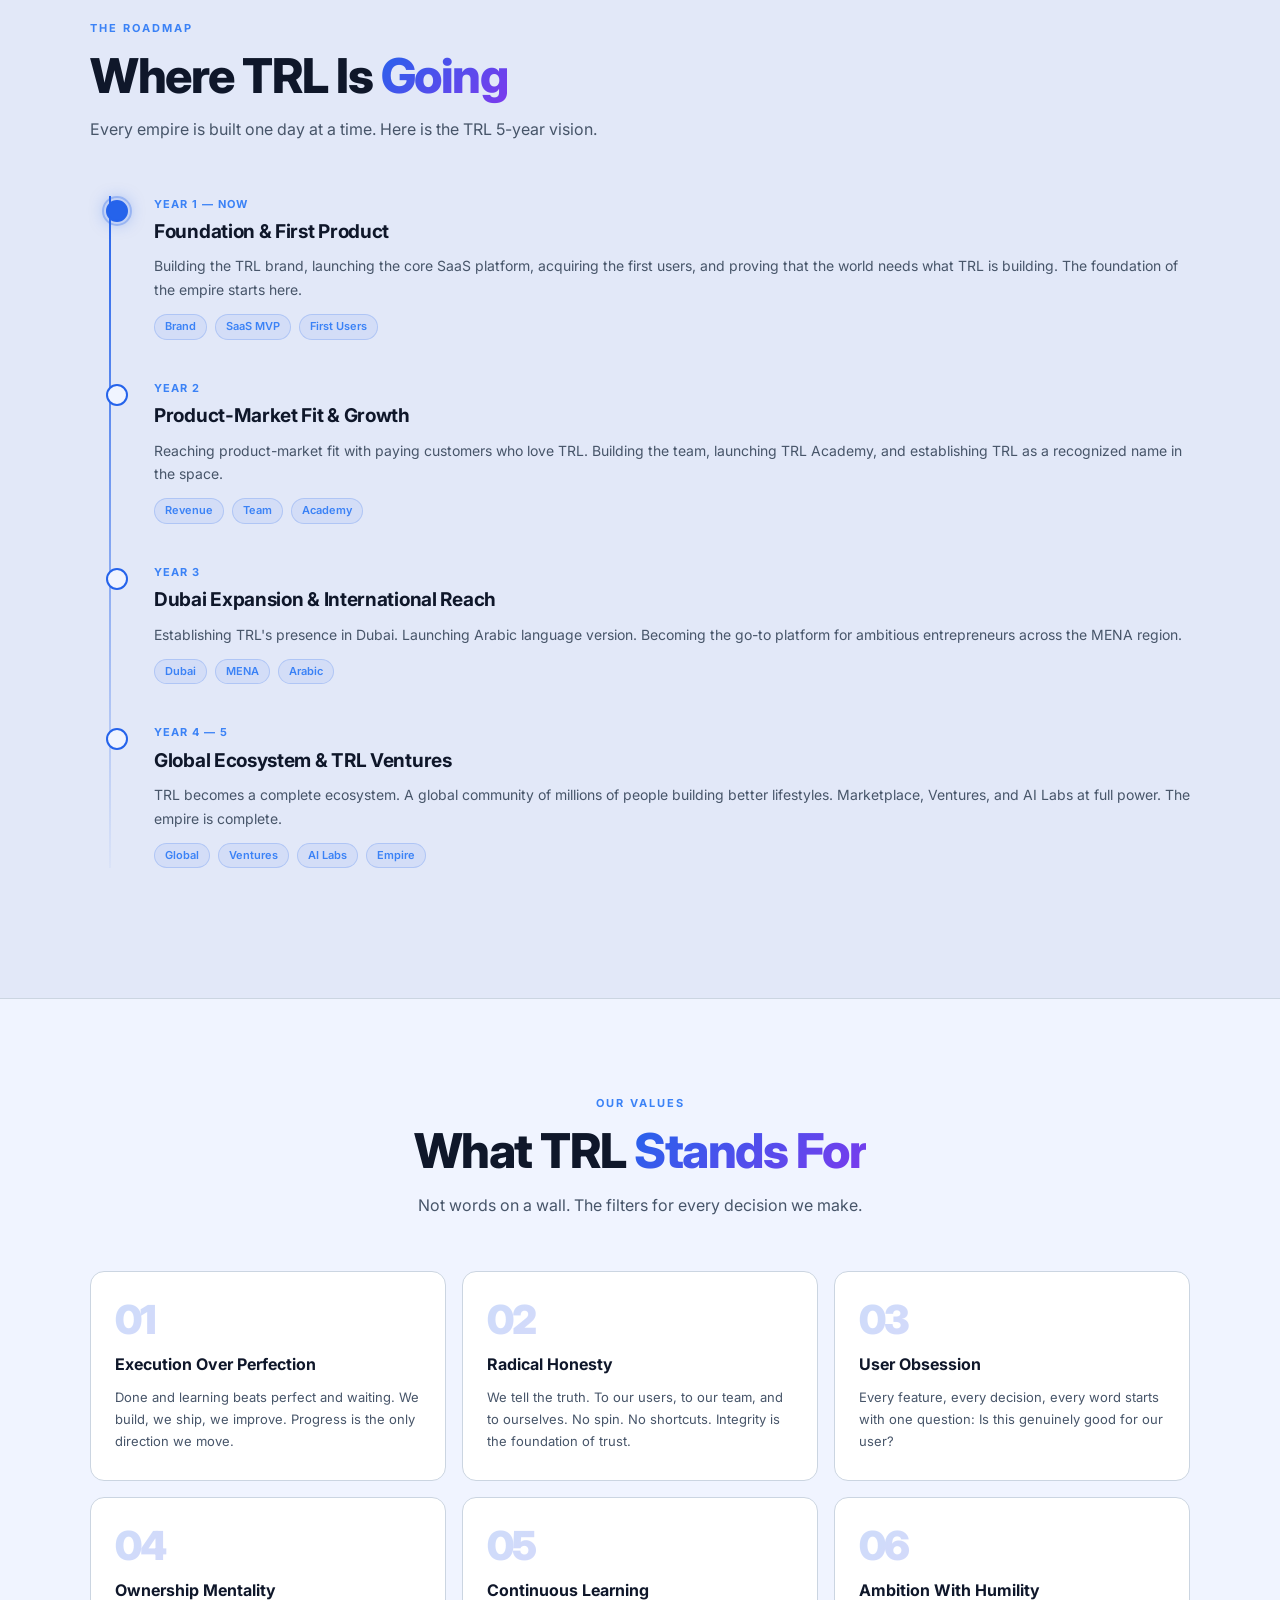
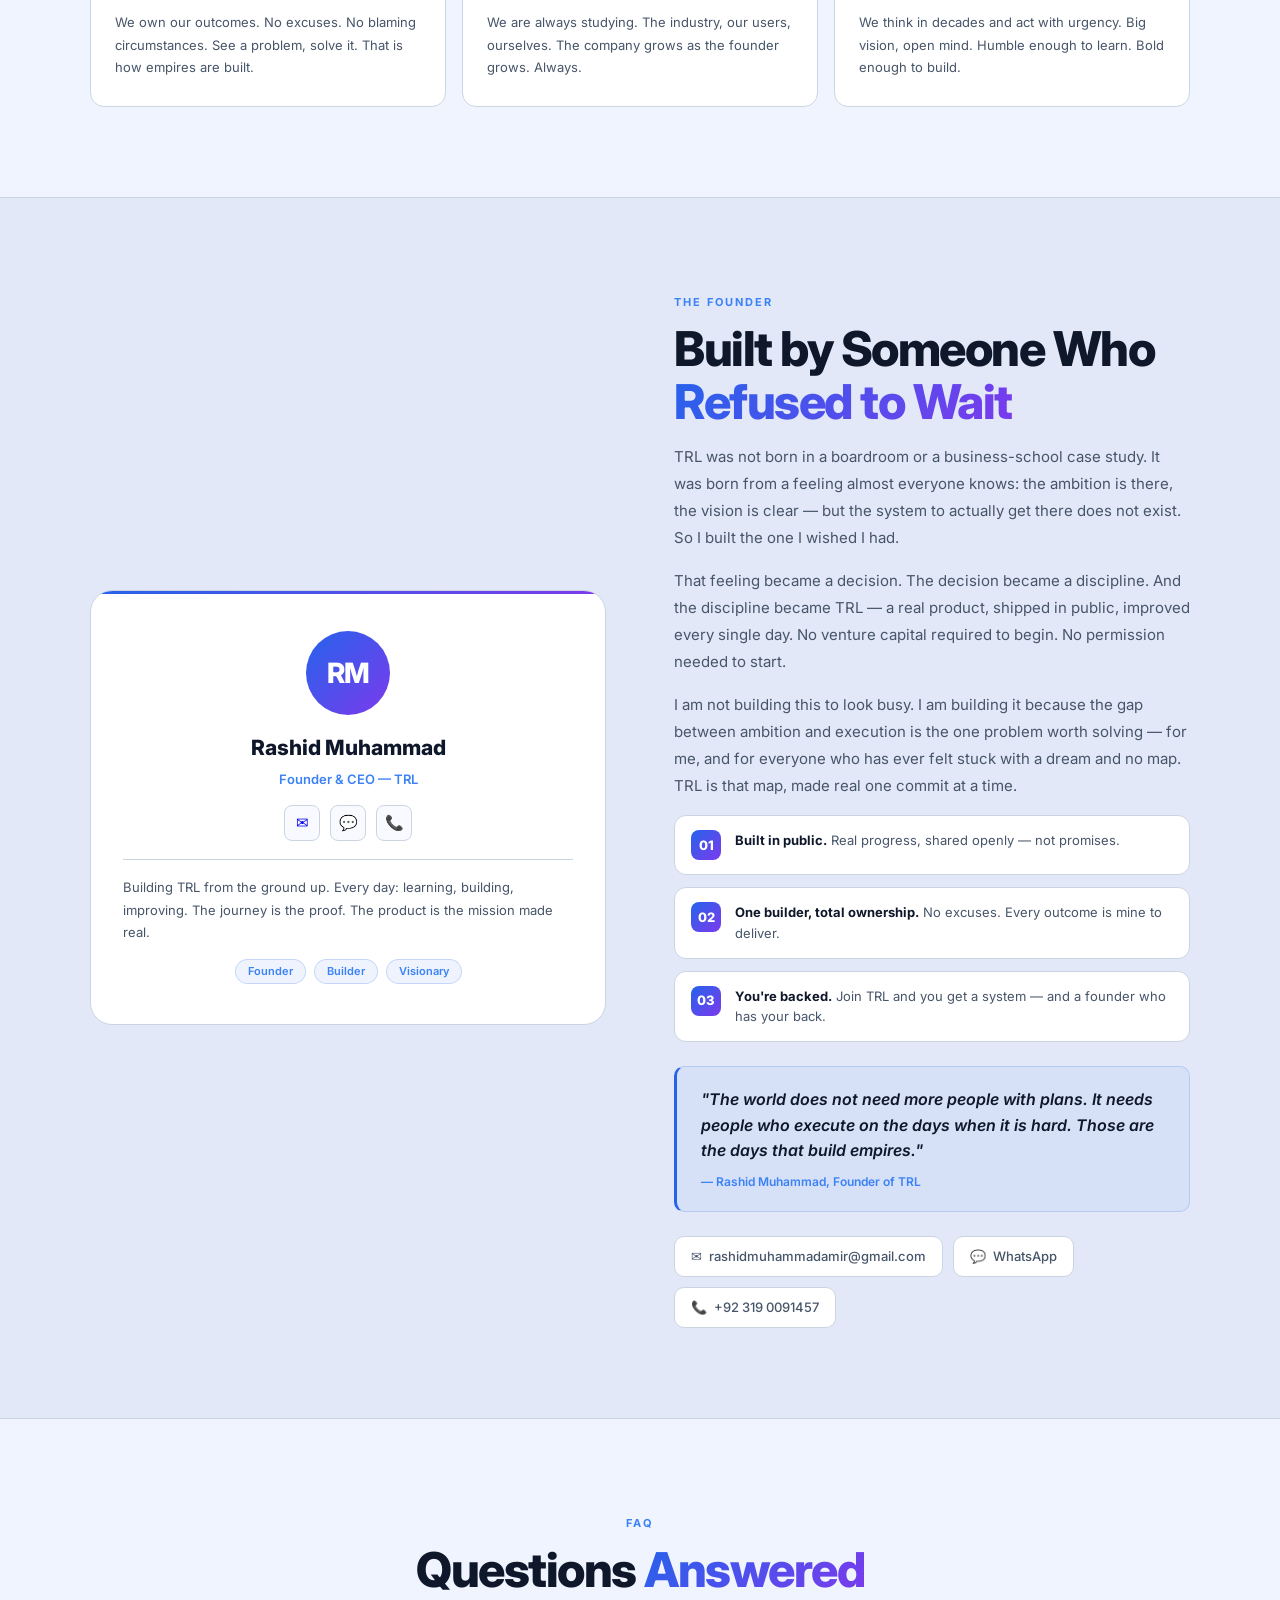
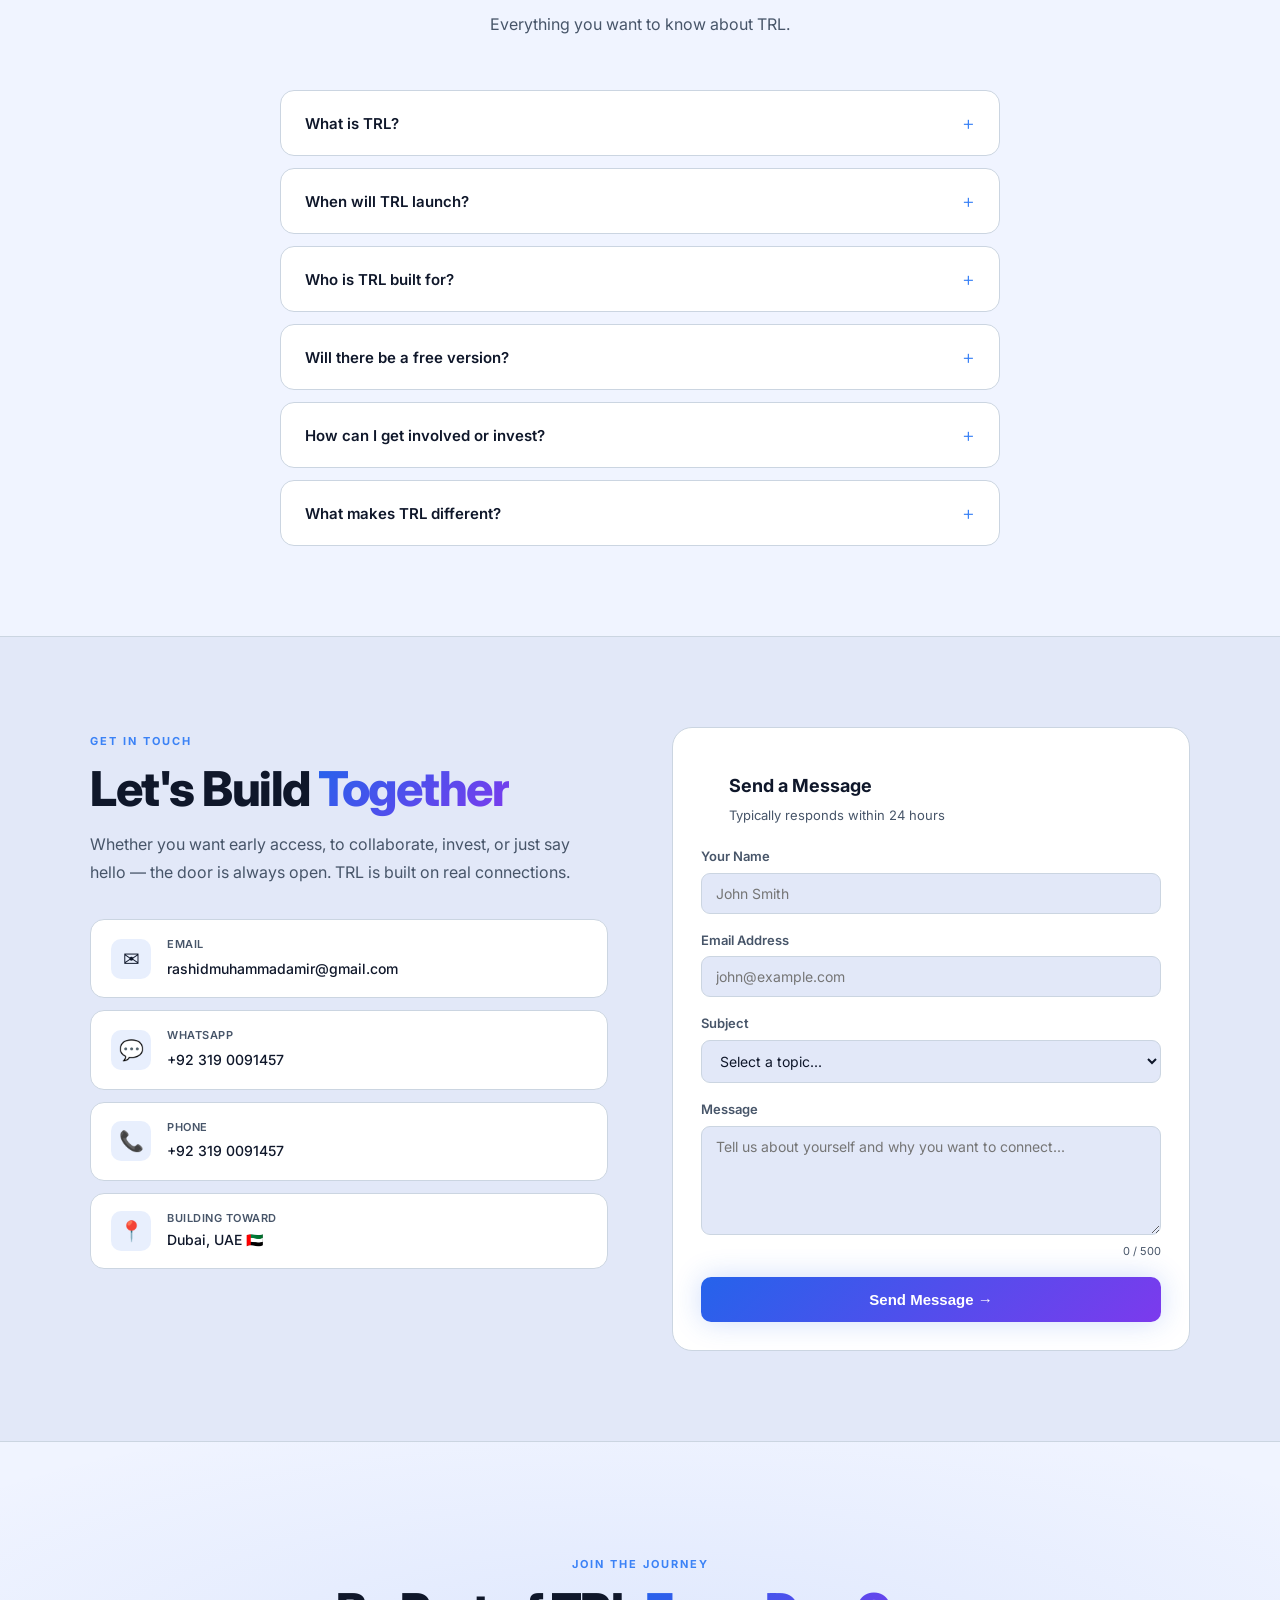
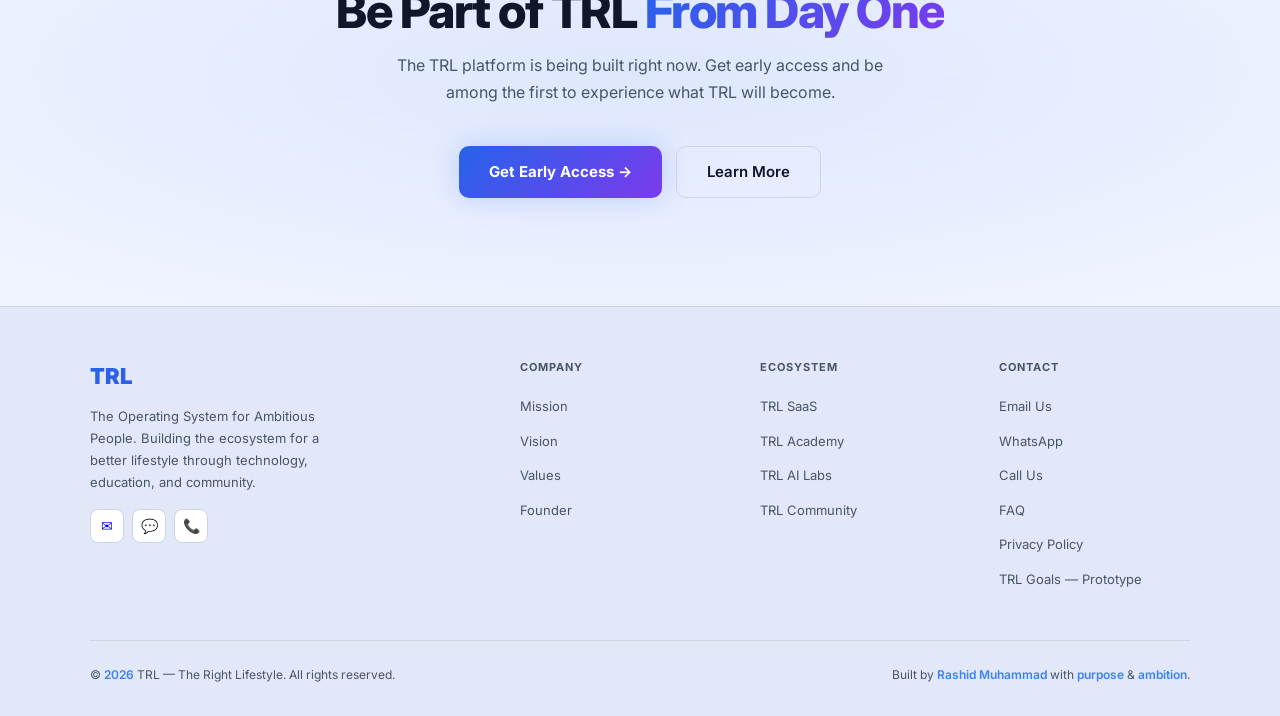
==== commit 5937cc36: "Polish TRL Academy as the standout professional/legit pillar Co-authored-by: arena-agent <297053741+" ====
--- a/index.html
+++ b/index.html
@@ -257,7 +257,7 @@
                     <div class="card-glow"></div>
                     <div class="eco-icon">🎓</div>
                     <div class="eco-title">TRL Academy</div>
-                    <div class="eco-text">A standalone app for education that connects straight to execution. Learn business, marketing, and technology — then apply it instantly inside TRL. No gap between knowledge and action.</div>
+                    <div class="eco-text">A standalone app for professional, practitioner-led education that connects straight to execution. Learn business, marketing, and technology from people who actually do it — then apply it instantly inside TRL. The legit, best-in-class learning engine of the ecosystem.</div>
                     <span class="eco-status status-coming">◎ Coming Soon</span>
                 </div>
                 <div class="ecosystem-card fade-in" data-tilt>
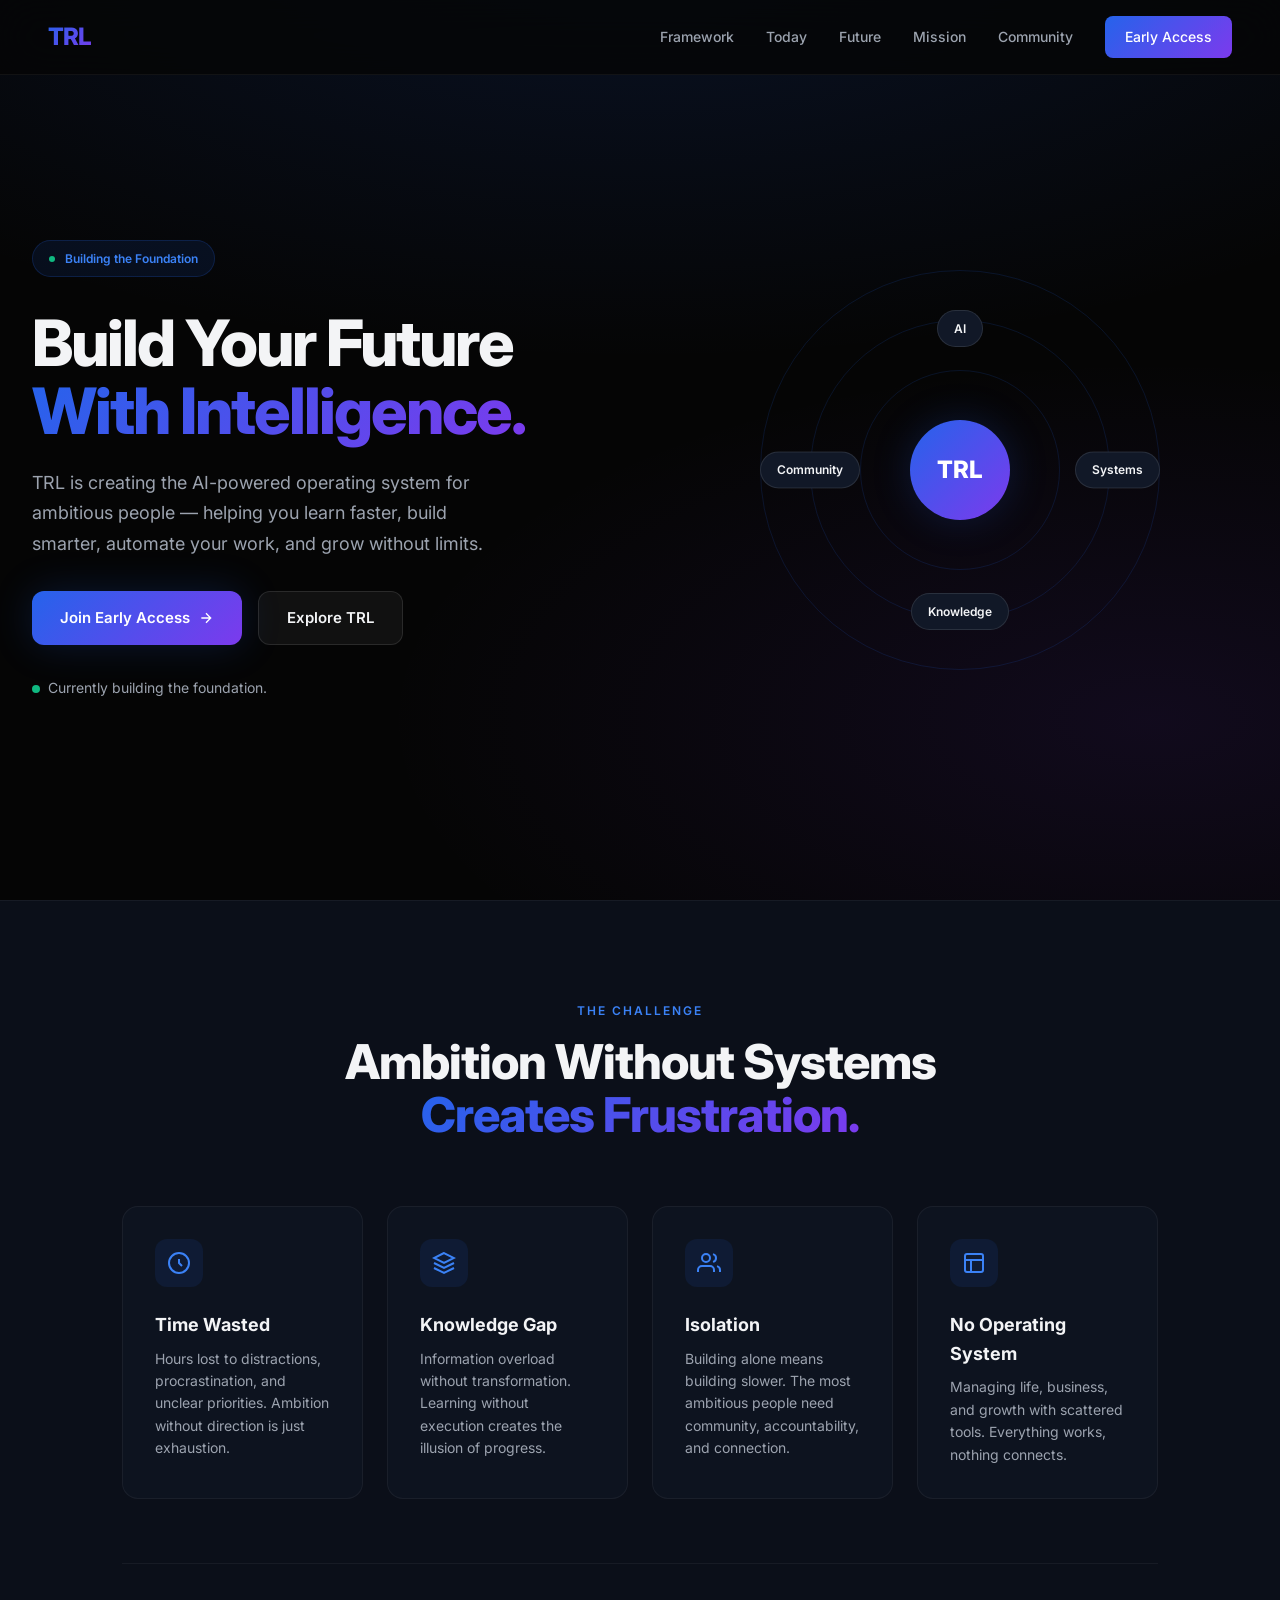
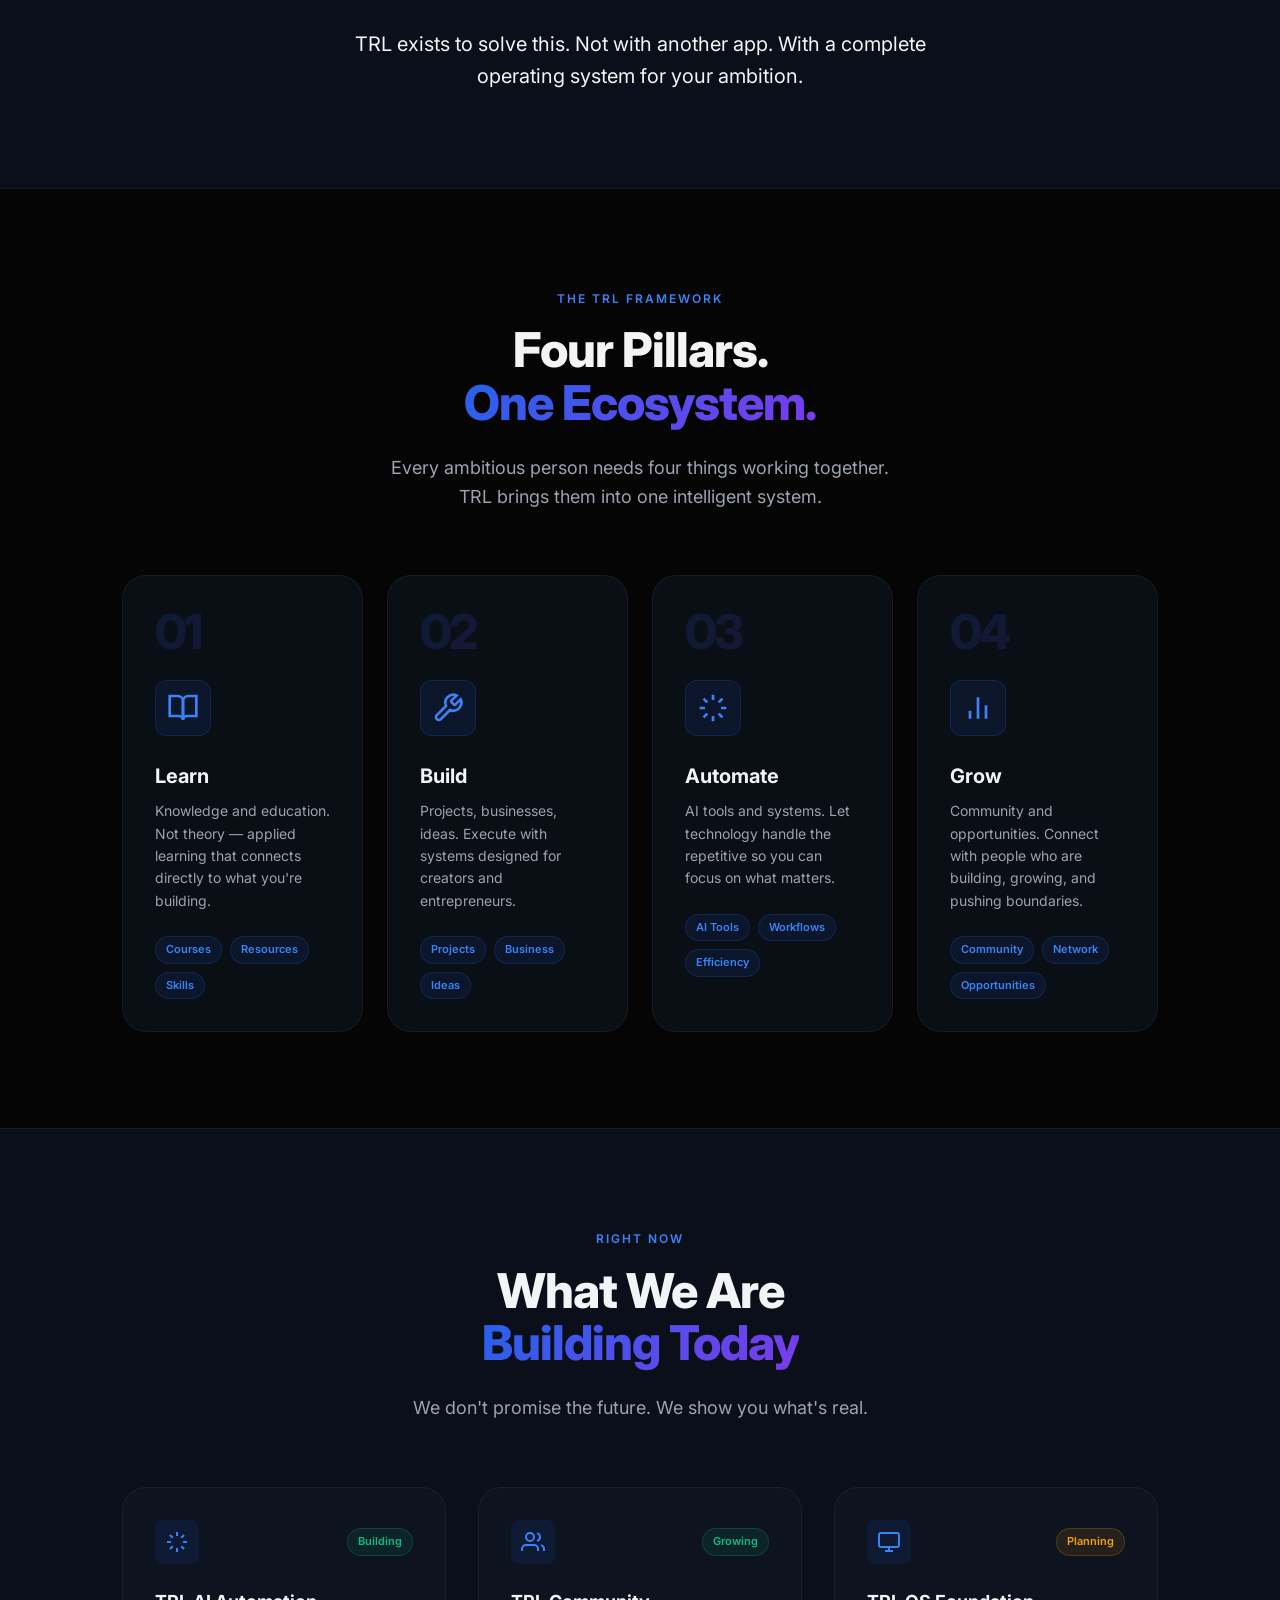
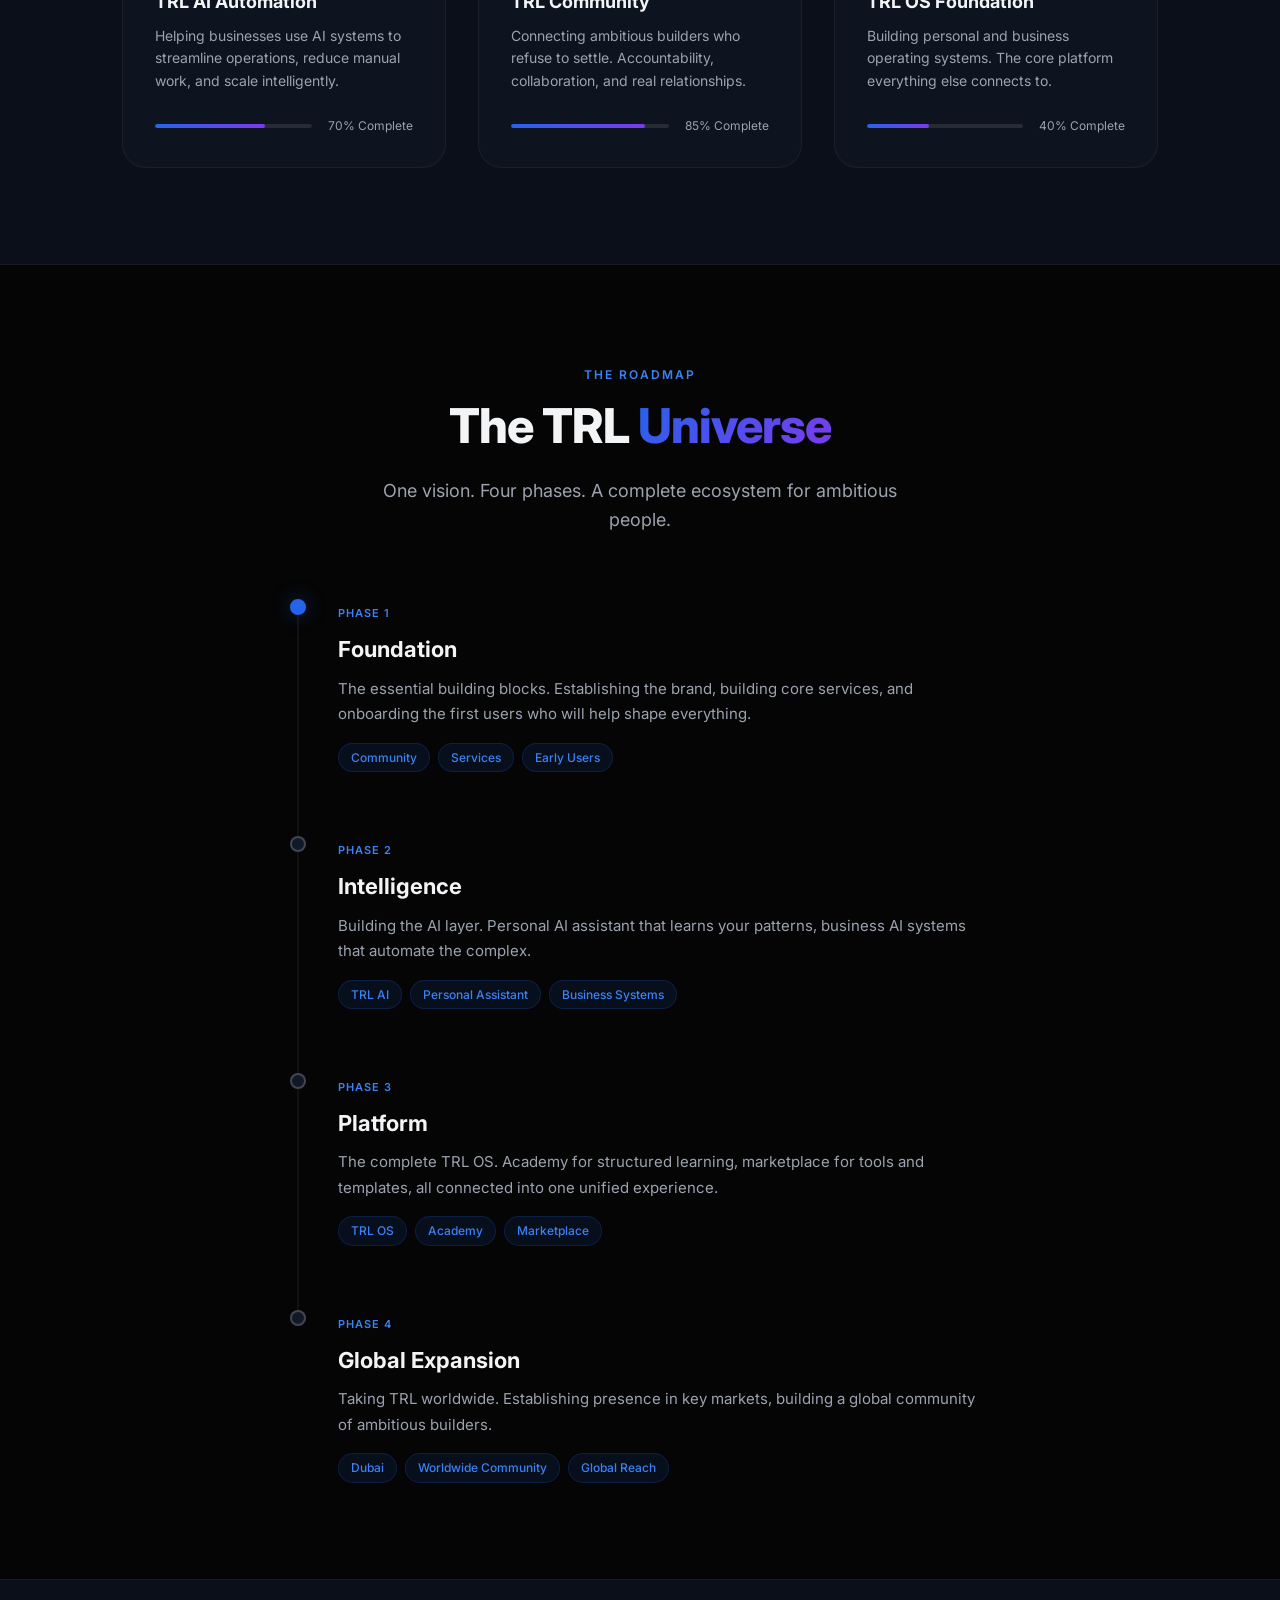
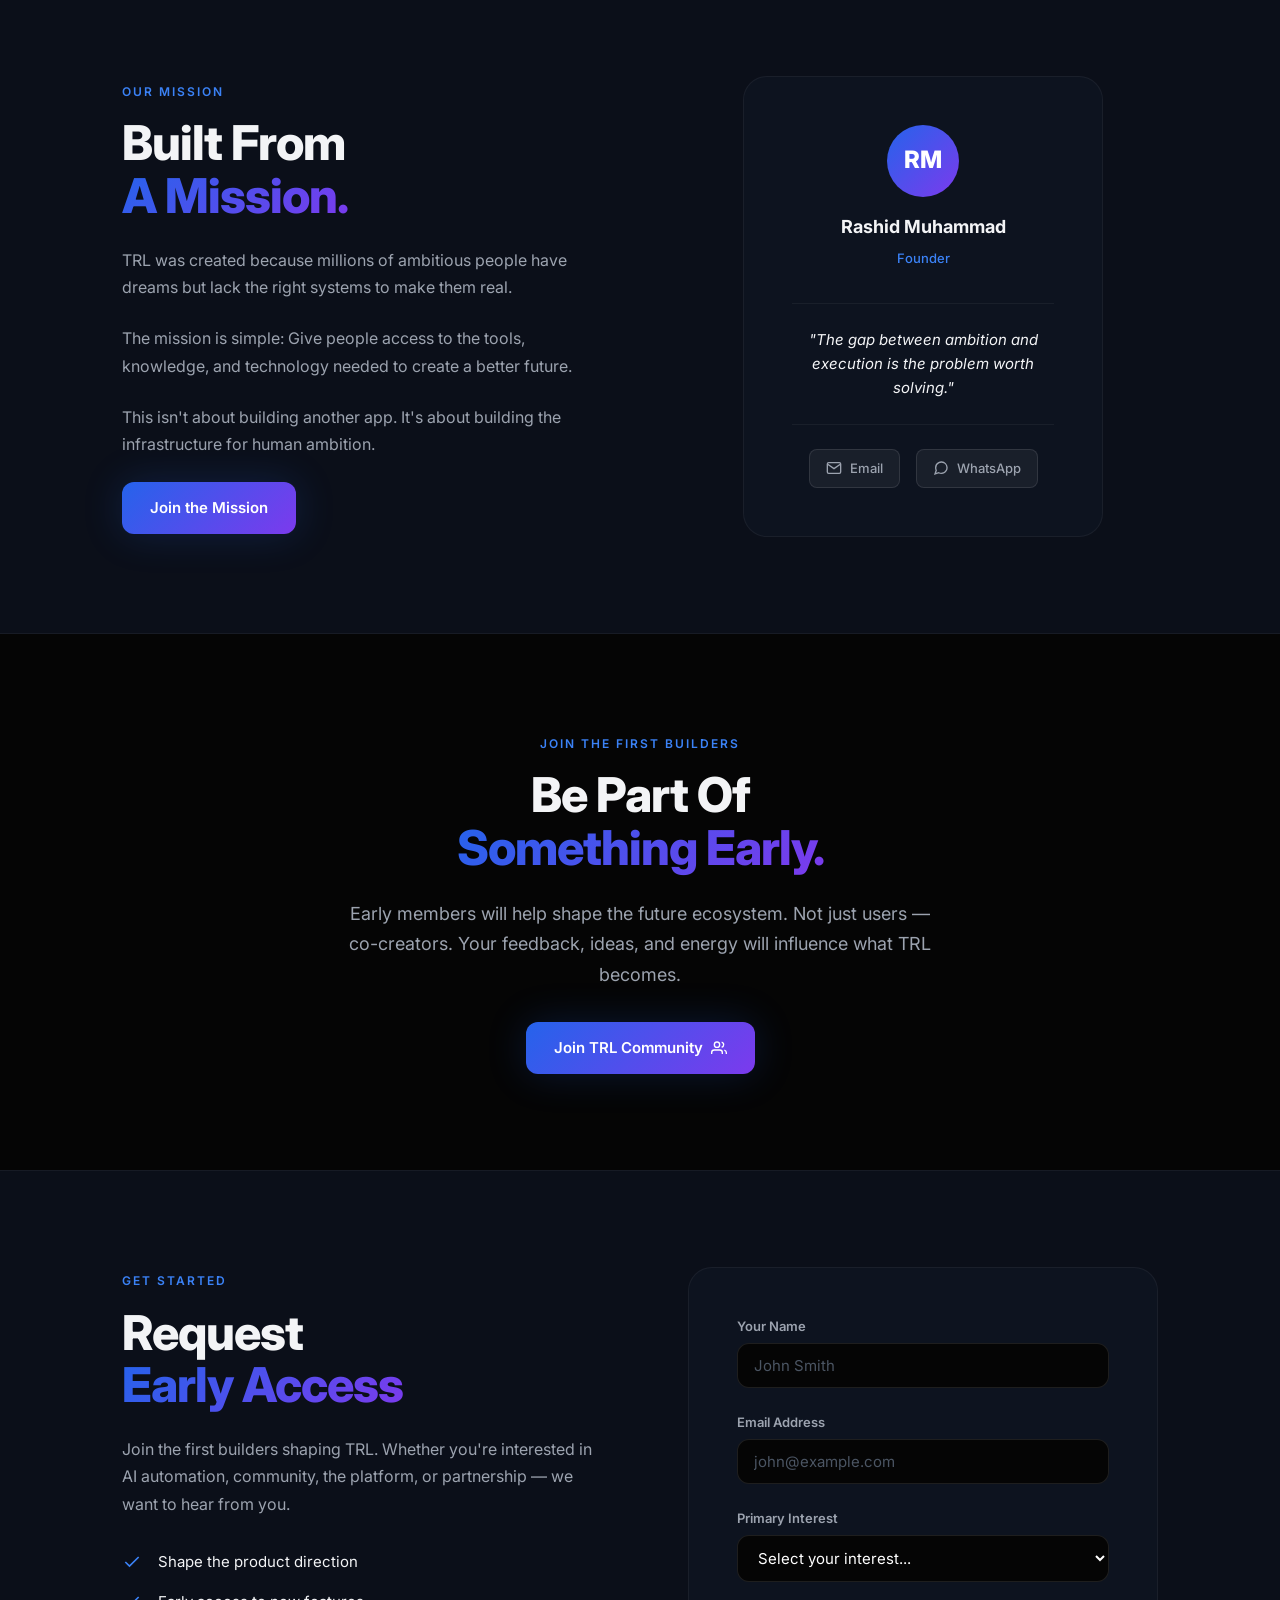
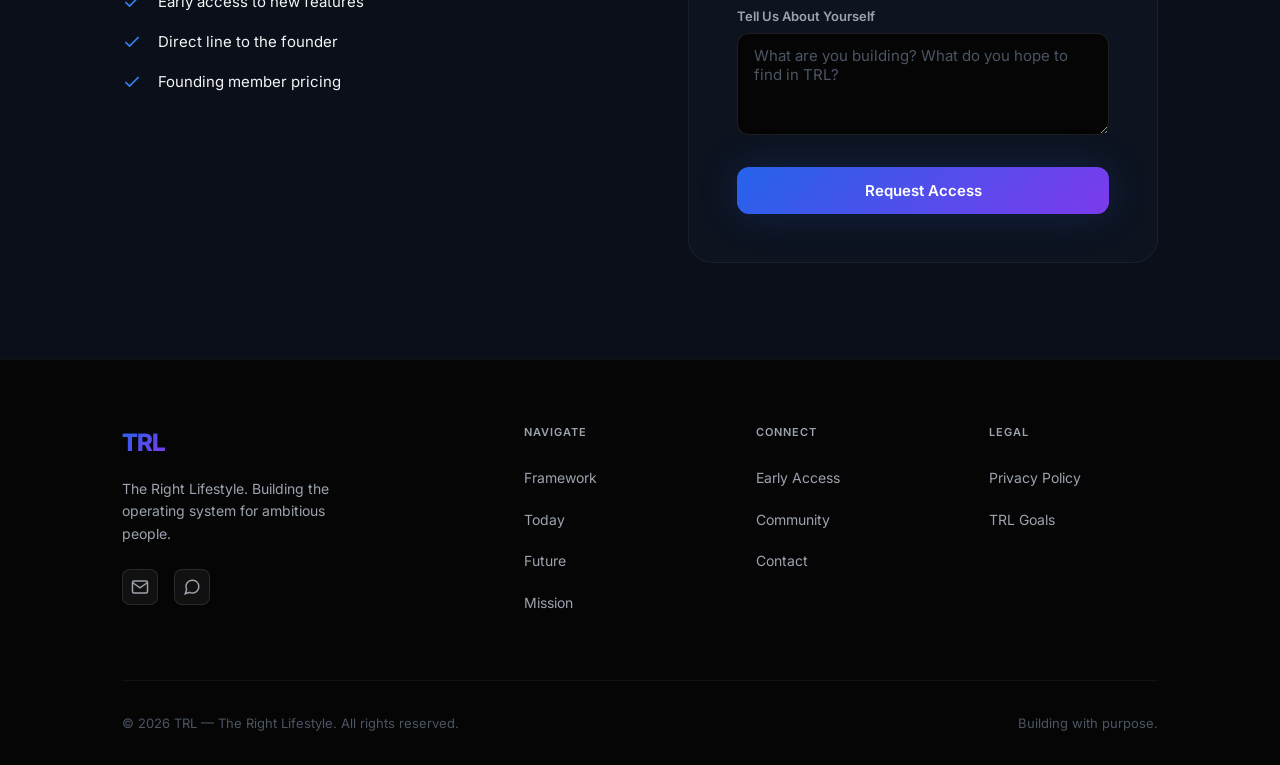
==== commit c4ec8818: "feat: TRL Website V2 - Foundation-focused rebuild Major redesign following the V2 specifications:  -" ====
--- a/index.html
+++ b/index.html
@@ -3,689 +3,527 @@
 <head>
     <meta charset="UTF-8">
     <meta name="viewport" content="width=device-width, initial-scale=1.0">
-    <title>TRL — The Right Lifestyle</title>
-    <meta name="description" content="TRL is building the operating system for ambitious people. Goals, business, AI, education — all in one ecosystem.">
-    <meta name="theme-color" content="#060D1F">
+    <title>TRL — The Right Lifestyle | Build Your Future With Intelligence</title>
+    <meta name="description" content="TRL is creating the AI-powered operating system for ambitious people — helping you learn faster, build smarter, automate your work, and grow without limits.">
+    <meta name="theme-color" content="#050505">
     <link rel="canonical" href="https://therightlifestyle.github.io/TRL-SAAS-WEB/">
 
     <!-- Social / Open Graph -->
     <meta property="og:type" content="website">
     <meta property="og:url" content="https://therightlifestyle.github.io/TRL-SAAS-WEB/">
-    <meta property="og:title" content="TRL — The Right Lifestyle | The Operating System for Ambition">
-    <meta property="og:description" content="TRL is building the operating system for ambitious people. Goals, business, AI, education — all in one ecosystem.">
+    <meta property="og:title" content="TRL — The Right Lifestyle | Build Your Future With Intelligence">
+    <meta property="og:description" content="TRL is creating the AI-powered operating system for ambitious people. Learn faster, build smarter, automate your work, and grow without limits.">
     <meta property="og:image" content="https://therightlifestyle.github.io/TRL-SAAS-WEB/og-image.png">
     <meta name="twitter:card" content="summary_large_image">
-    <meta name="twitter:title" content="TRL — The Right Lifestyle | The Operating System for Ambition">
-    <meta name="twitter:description" content="TRL is building the operating system for ambitious people. Goals, business, AI, education — all in one ecosystem.">
+    <meta name="twitter:title" content="TRL — The Right Lifestyle | Build Your Future With Intelligence">
+    <meta name="twitter:description" content="TRL is creating the AI-powered operating system for ambitious people.">
     <meta name="twitter:image" content="https://therightlifestyle.github.io/TRL-SAAS-WEB/og-image.png">
 
-    <!-- Favicon (inline SVG, no extra file needed) -->
+    <!-- Favicon -->
     <link rel="icon" href="data:image/svg+xml,%3Csvg xmlns='http://www.w3.org/2000/svg' viewBox='0 0 64 64'%3E%3Cdefs%3E%3ClinearGradient id='g' x1='0' y1='0' x2='1' y2='1'%3E%3Cstop offset='0' stop-color='%232563EB'/%3E%3Cstop offset='1' stop-color='%237C3AED'/%3E%3C/linearGradient%3E%3C/defs%3E%3Crect width='64' height='64' rx='14' fill='url(%23g)'/%3E%3Ctext x='32' y='42' font-family='Arial,sans-serif' font-size='22' font-weight='900' fill='white' text-anchor='middle'%3ETRL%3C/text%3E%3C/svg%3E">
 
-    <!-- Apply saved system theme before first paint (prevents flash) -->
-    <script>
-        try {
-            var t = localStorage.getItem('trl-theme');
-            if (t === 'light' || (!t && window.matchMedia('(prefers-color-scheme: light)').matches)) {
-                document.documentElement.classList.add('light-mode');
-            }
-        } catch (e) { /* private mode etc. */ }
-    </script>
-
+    <!-- Fonts -->
     <link rel="preconnect" href="https://fonts.googleapis.com">
     <link rel="preconnect" href="https://fonts.gstatic.com" crossorigin>
     <link href="https://fonts.googleapis.com/css2?family=Inter:wght@400;500;600;700;800;900&display=swap" rel="stylesheet">
     <link rel="stylesheet" href="style.css">
-
-    <!-- If JS is disabled, never trap the page behind the loader -->
-   <meta name="google-site-verification" content="5ZbcPRccgvR4IHh7IlTL1ebabj3xChLPvOekkagBs_A" /> <noscript><style>.loader, .cursor, .cursor-follower { display: none !important; }</style></noscript>
-</head>    <!-- Analytics (Umami — free, privacy-friendly). Create a site at cloud.umami.is, then enable by pasting your ID below:
-    <script defer src="https://cloud.umami.is/script.js" data-website-id="YOUR-UMAMI-ID"></script>
-    -->
+</head>
 <body>
 
-    <!-- SKIP LINK -->
+    <!-- Skip Link -->
     <a class="skip-link" href="#main">Skip to content</a>
 
-    <!-- LOADER -->
-    <div class="loader" id="loader" aria-hidden="true">
-        <div class="loader-logo">TRL</div>
-        <div class="loader-bar"><div class="loader-fill"></div></div>
-        <div class="loader-text">Building the Future...</div>
-    </div>
-
-    <!-- CURSOR -->
-    <div class="cursor" id="cursor" aria-hidden="true"></div>
-    <div class="cursor-follower" id="cursorFollower" aria-hidden="true"></div>
-
-    <!-- BACK TO TOP -->
-    <button class="back-top" id="backTop" title="Back to top" aria-label="Back to top">↑</button>
-
-    <!-- NAVBAR -->
+    <!-- Navigation -->
     <nav id="navbar">
-        <div class="nav-logo">TRL</div>
-        <ul class="nav-links">
-            <li><a href="#mission">Mission</a></li>
-            <li><a href="#ecosystem">Ecosystem</a></li>
-            <li><a href="#vision">Vision</a></li>
-            <li><a href="#values">Values</a></li>
-            <li><a href="#founder">Founder</a></li>
-            <li><a href="#contact">Contact</a></li>
-            <li><a href="#contact" class="nav-cta">Early Access</a></li>
-        </ul>
-        <div class="nav-right">
-            <button class="theme-btn" id="themeBtn" title="Toggle theme" aria-label="Toggle color theme">🌙</button>
-            <button class="menu-btn" id="menuBtn" aria-label="Open menu" aria-expanded="false" aria-controls="mobileMenu">☰</button>
+        <a href="#home" class="nav-logo">TRL</a>
+        <button class="menu-btn" id="menuBtn" aria-label="Open menu" aria-expanded="false">
+            <span></span><span></span><span></span>
+        </button>
+        <div class="nav-links" id="navLinks">
+            <a href="#framework">Framework</a>
+            <a href="#today">Today</a>
+            <a href="#future">Future</a>
+            <a href="#mission">Mission</a>
+            <a href="#community">Community</a>
+            <a href="#access" class="nav-cta">Early Access</a>
         </div>
     </nav>
 
-    <!-- MOBILE MENU -->
+    <!-- Mobile Menu -->
     <div class="mobile-menu" id="mobileMenu">
+        <a href="#framework">Framework</a>
+        <a href="#today">Today</a>
+        <a href="#future">Future</a>
         <a href="#mission">Mission</a>
-        <a href="#ecosystem">Ecosystem</a>
-        <a href="#vision">Vision</a>
-        <a href="#values">Values</a>
-        <a href="#founder">Founder</a>
-        <a href="#contact">Contact</a>
-        <a href="#contact" class="mobile-cta">Get Early Access →</a>
+        <a href="#community">Community</a>
+        <a href="#access" class="mobile-cta">Join Early Access</a>
     </div>
 
     <main id="main">
 
-    <!-- HERO -->
-    <section class="hero" id="home">
-        <canvas id="particleCanvas" aria-hidden="true"></canvas>
-        <div class="hero-bg"></div>
-
-        <div class="hero-badge">
-            <span class="badge-dot"></span>
-            Building the Future — Join the Journey
-        </div>
-
-        <h1>
-            <span aria-hidden="true">The Operating System<br>for <span class="gradient-text typed-text" id="typedText"></span></span>
-            <span class="sr-only">The Operating System for Ambitious People</span>
-        </h1>
-
-        <p>TRL is building the platform where goals become reality. Where ambition meets execution. Where your lifestyle is by design, not by default.</p>
-
-        <div class="hero-buttons">
-            <a href="#contact" class="btn-primary">
-                <span>Get Early Access</span>
-                <span class="btn-arrow">→</span>
-            </a>
-            <a href="#ecosystem" class="btn-secondary">
-                Explore Ecosystem
-            </a>
-        </div>
-
-        <div class="stats">
-            <div class="stat">
-                <div class="stat-number counter" data-target="6">0</div>
-                <div class="stat-label">Products in the Ecosystem</div>
-            </div>
-            <div class="stat-divider"></div>
-            <div class="stat">
-                <div class="stat-number">1</div>
-                <div class="stat-label">Mission. One Direction.</div>
-            </div>
-            <div class="stat-divider"></div>
-            <div class="stat">
-                <div class="stat-number">∞</div>
-                <div class="stat-label">Potential for Growth</div>
-            </div>
-        </div>
-
-        <div class="scroll-indicator">
-            <div class="scroll-mouse">
-                <div class="scroll-wheel"></div>
-            </div>
-            <span>Scroll to explore</span>
-        </div>
-    </section>
-
-    <!-- TICKER -->
-    <div class="ticker-wrap">
-        <div class="ticker">
-            <div class="ticker-group">
-                <span>TRL SaaS</span>
-                <span class="ticker-dot">●</span>
-                <span>TRL Academy</span>
-                <span class="ticker-dot">●</span>
-                <span>TRL AI Labs</span>
-                <span class="ticker-dot">●</span>
-                <span>TRL Community</span>
-                <span class="ticker-dot">●</span>
-                <span>TRL Marketplace</span>
-                <span class="ticker-dot">●</span>
-                <span>TRL Ventures</span>
-                <span class="ticker-dot">●</span>
-                <span>Dubai Expansion</span>
-                <span class="ticker-dot">●</span>
-                <span>Global Vision</span>
-                <span class="ticker-dot">●</span>
-            </div>
-            <div class="ticker-group" aria-hidden="true">
-                <span>TRL SaaS</span>
-                <span class="ticker-dot">●</span>
-                <span>TRL Academy</span>
-                <span class="ticker-dot">●</span>
-                <span>TRL AI Labs</span>
-                <span class="ticker-dot">●</span>
-                <span>TRL Community</span>
-                <span class="ticker-dot">●</span>
-                <span>TRL Marketplace</span>
-                <span class="ticker-dot">●</span>
-                <span>TRL Ventures</span>
-                <span class="ticker-dot">●</span>
-                <span>Dubai Expansion</span>
-                <span class="ticker-dot">●</span>
-                <span>Global Vision</span>
-                <span class="ticker-dot">●</span>
-            </div>
-        </div>
-    </div>    <!-- MOMENTUM — update numbers manually as real signups grow -->
-    <section class="momentum" id="momentum">
+        <!-- Hero Section -->
+        <section class="hero" id="home">
+            <div class="hero-bg"></div>
+            <div class="hero-content">
+                <div class="hero-badge">
+                    <span class="badge-dot"></span>
+                    Building the Foundation
+                </div>
+                <h1>Build Your Future<br><span class="gradient-text">With Intelligence.</span></h1>
+                <p class="hero-subtitle">TRL is creating the AI-powered operating system for ambitious people — helping you learn faster, build smarter, automate your work, and grow without limits.</p>
+                <div class="hero-actions">
+                    <a href="#access" class="btn-primary">
+                        Join Early Access
+                        <svg width="16" height="16" viewBox="0 0 24 24" fill="none" stroke="currentColor" stroke-width="2"><path d="M5 12h14M12 5l7 7-7 7"/></svg>
+                    </a>
+                    <a href="#framework" class="btn-secondary">Explore TRL</a>
+                </div>
+                <div class="hero-status">
+                    <span class="status-indicator"></span>
+                    Currently building the foundation.
+                </div>
+            </div>
+            <div class="hero-visual">
+                <div class="visual-container">
+                    <div class="orbit-ring ring-1"></div>
+                    <div class="orbit-ring ring-2"></div>
+                    <div class="orbit-ring ring-3"></div>
+                    <div class="core-orb">
+                        <span>TRL</span>
+                    </div>
+                    <div class="satellite sat-1">
+                        <span>AI</span>
+                    </div>
+                    <div class="satellite sat-2">
+                        <span>Systems</span>
+                    </div>
+                    <div class="satellite sat-3">
+                        <span>Knowledge</span>
+                    </div>
+                    <div class="satellite sat-4">
+                        <span>Community</span>
+                    </div>
+                </div>
+            </div>
+        </section>
+
+        <!-- Problem Section -->
+        <section class="problem" id="problem">
+            <div class="container">
+                <div class="problem-header fade-in">
+                    <span class="section-label">The Challenge</span>
+                    <h2>Ambition Without Systems<br><span class="gradient-text">Creates Frustration.</span></h2>
+                </div>
+                <div class="problem-grid fade-in">
+                    <div class="problem-card">
+                        <div class="problem-icon">
+                            <svg width="24" height="24" viewBox="0 0 24 24" fill="none" stroke="currentColor" stroke-width="2"><circle cx="12" cy="12" r="10"/><path d="M12 8v4l3 3"/></svg>
+                        </div>
+                        <h3>Time Wasted</h3>
+                        <p>Hours lost to distractions, procrastination, and unclear priorities. Ambition without direction is just exhaustion.</p>
+                    </div>
+                    <div class="problem-card">
+                        <div class="problem-icon">
+                            <svg width="24" height="24" viewBox="0 0 24 24" fill="none" stroke="currentColor" stroke-width="2"><path d="M12 2L2 7l10 5 10-5-10-5zM2 17l10 5 10-5M2 12l10 5 10-5"/></svg>
+                        </div>
+                        <h3>Knowledge Gap</h3>
+                        <p>Information overload without transformation. Learning without execution creates the illusion of progress.</p>
+                    </div>
+                    <div class="problem-card">
+                        <div class="problem-icon">
+                            <svg width="24" height="24" viewBox="0 0 24 24" fill="none" stroke="currentColor" stroke-width="2"><path d="M17 21v-2a4 4 0 0 0-4-4H5a4 4 0 0 0-4 4v2"/><circle cx="9" cy="7" r="4"/><path d="M23 21v-2a4 4 0 0 0-3-3.87M16 3.13a4 4 0 0 1 0 7.75"/></svg>
+                        </div>
+                        <h3>Isolation</h3>
+                        <p>Building alone means building slower. The most ambitious people need community, accountability, and connection.</p>
+                    </div>
+                    <div class="problem-card">
+                        <div class="problem-icon">
+                            <svg width="24" height="24" viewBox="0 0 24 24" fill="none" stroke="currentColor" stroke-width="2"><rect x="3" y="3" width="18" height="18" rx="2" ry="2"/><line x1="3" y1="9" x2="21" y2="9"/><line x1="9" y1="21" x2="9" y2="9"/></svg>
+                        </div>
+                        <h3>No Operating System</h3>
+                        <p>Managing life, business, and growth with scattered tools. Everything works, nothing connects.</p>
+                    </div>
+                </div>
+                <div class="problem-solution fade-in">
+                    <p>TRL exists to solve this. Not with another app. With a complete operating system for your ambition.</p>
+                </div>
+            </div>
+        </section>
+
+        <!-- Framework Section -->
+        <section class="framework" id="framework">
+            <div class="container">
+                <div class="section-header fade-in">
+                    <span class="section-label">The TRL Framework</span>
+                    <h2>Four Pillars.<br><span class="gradient-text">One Ecosystem.</span></h2>
+                    <p class="section-desc">Every ambitious person needs four things working together. TRL brings them into one intelligent system.</p>
+                </div>
+                <div class="pillars-grid">
+                    <div class="pillar-card fade-in" data-pillar="learn">
+                        <div class="pillar-glow"></div>
+                        <div class="pillar-number">01</div>
+                        <div class="pillar-icon">
+                            <svg width="32" height="32" viewBox="0 0 24 24" fill="none" stroke="currentColor" stroke-width="2"><path d="M2 3h6a4 4 0 0 1 4 4v14a3 3 0 0 0-3-3H2z"/><path d="M22 3h-6a4 4 0 0 0-4 4v14a3 3 0 0 1 3-3h7z"/></svg>
+                        </div>
+                        <h3>Learn</h3>
+                        <p>Knowledge and education. Not theory — applied learning that connects directly to what you're building.</p>
+                        <div class="pillar-tags">
+                            <span>Courses</span>
+                            <span>Resources</span>
+                            <span>Skills</span>
+                        </div>
+                    </div>
+                    <div class="pillar-card fade-in" data-pillar="build">
+                        <div class="pillar-glow"></div>
+                        <div class="pillar-number">02</div>
+                        <div class="pillar-icon">
+                            <svg width="32" height="32" viewBox="0 0 24 24" fill="none" stroke="currentColor" stroke-width="2"><path d="M14.7 6.3a1 1 0 0 0 0 1.4l1.6 1.6a1 1 0 0 0 1.4 0l3.77-3.77a6 6 0 0 1-7.94 7.94l-6.91 6.91a2.12 2.12 0 0 1-3-3l6.91-6.91a6 6 0 0 1 7.94-7.94l-3.76 3.76z"/></svg>
+                        </div>
+                        <h3>Build</h3>
+                        <p>Projects, businesses, ideas. Execute with systems designed for creators and entrepreneurs.</p>
+                        <div class="pillar-tags">
+                            <span>Projects</span>
+                            <span>Business</span>
+                            <span>Ideas</span>
+                        </div>
+                    </div>
+                    <div class="pillar-card fade-in" data-pillar="automate">
+                        <div class="pillar-glow"></div>
+                        <div class="pillar-number">03</div>
+                        <div class="pillar-icon">
+                            <svg width="32" height="32" viewBox="0 0 24 24" fill="none" stroke="currentColor" stroke-width="2"><path d="M12 2v4M12 18v4M4.93 4.93l2.83 2.83M16.24 16.24l2.83 2.83M2 12h4M18 12h4M4.93 19.07l2.83-2.83M16.24 7.76l2.83-2.83"/></svg>
+                        </div>
+                        <h3>Automate</h3>
+                        <p>AI tools and systems. Let technology handle the repetitive so you can focus on what matters.</p>
+                        <div class="pillar-tags">
+                            <span>AI Tools</span>
+                            <span>Workflows</span>
+                            <span>Efficiency</span>
+                        </div>
+                    </div>
+                    <div class="pillar-card fade-in" data-pillar="grow">
+                        <div class="pillar-glow"></div>
+                        <div class="pillar-number">04</div>
+                        <div class="pillar-icon">
+                            <svg width="32" height="32" viewBox="0 0 24 24" fill="none" stroke="currentColor" stroke-width="2"><path d="M18 20V10M12 20V4M6 20v-6"/></svg>
+                        </div>
+                        <h3>Grow</h3>
+                        <p>Community and opportunities. Connect with people who are building, growing, and pushing boundaries.</p>
+                        <div class="pillar-tags">
+                            <span>Community</span>
+                            <span>Network</span>
+                            <span>Opportunities</span>
+                        </div>
+                    </div>
+                </div>
+            </div>
+        </section>
+
+        <!-- TRL Today Section -->
+        <section class="today" id="today">
+            <div class="container">
+                <div class="section-header fade-in">
+                    <span class="section-label">Right Now</span>
+                    <h2>What We Are<br><span class="gradient-text">Building Today</span></h2>
+                    <p class="section-desc">We don't promise the future. We show you what's real.</p>
+                </div>
+                <div class="today-grid">
+                    <div class="today-card fade-in">
+                        <div class="today-header">
+                            <div class="today-icon">
+                                <svg width="24" height="24" viewBox="0 0 24 24" fill="none" stroke="currentColor" stroke-width="2"><path d="M12 2v4M12 18v4M4.93 4.93l2.83 2.83M16.24 16.24l2.83 2.83M2 12h4M18 12h4M4.93 19.07l2.83-2.83M16.24 7.76l2.83-2.83"/></svg>
+                            </div>
+                            <span class="status-badge active">Building</span>
+                        </div>
+                        <h3>TRL AI Automation</h3>
+                        <p>Helping businesses use AI systems to streamline operations, reduce manual work, and scale intelligently.</p>
+                        <div class="today-progress">
+                            <div class="progress-bar">
+                                <div class="progress-fill" style="width: 70%"></div>
+                            </div>
+                            <span>70% Complete</span>
+                        </div>
+                    </div>
+                    <div class="today-card fade-in">
+                        <div class="today-header">
+                            <div class="today-icon">
+                                <svg width="24" height="24" viewBox="0 0 24 24" fill="none" stroke="currentColor" stroke-width="2"><path d="M17 21v-2a4 4 0 0 0-4-4H5a4 4 0 0 0-4 4v2"/><circle cx="9" cy="7" r="4"/><path d="M23 21v-2a4 4 0 0 0-3-3.87M16 3.13a4 4 0 0 1 0 7.75"/></svg>
+                            </div>
+                            <span class="status-badge active">Growing</span>
+                        </div>
+                        <h3>TRL Community</h3>
+                        <p>Connecting ambitious builders who refuse to settle. Accountability, collaboration, and real relationships.</p>
+                        <div class="today-progress">
+                            <div class="progress-bar">
+                                <div class="progress-fill" style="width: 85%"></div>
+                            </div>
+                            <span>85% Complete</span>
+                        </div>
+                    </div>
+                    <div class="today-card fade-in">
+                        <div class="today-header">
+                            <div class="today-icon">
+                                <svg width="24" height="24" viewBox="0 0 24 24" fill="none" stroke="currentColor" stroke-width="2"><rect x="2" y="3" width="20" height="14" rx="2" ry="2"/><line x1="8" y1="21" x2="16" y2="21"/><line x1="12" y1="17" x2="12" y2="21"/></svg>
+                            </div>
+                            <span class="status-badge planning">Planning</span>
+                        </div>
+                        <h3>TRL OS Foundation</h3>
+                        <p>Building personal and business operating systems. The core platform everything else connects to.</p>
+                        <div class="today-progress">
+                            <div class="progress-bar">
+                                <div class="progress-fill" style="width: 40%"></div>
+                            </div>
+                            <span>40% Complete</span>
+                        </div>
+                    </div>
+                </div>
+            </div>
+        </section>
+
+        <!-- Future Ecosystem Section -->
+        <section class="future" id="future">
+            <div class="container">
+                <div class="section-header fade-in">
+                    <span class="section-label">The Roadmap</span>
+                    <h2>The TRL <span class="gradient-text">Universe</span></h2>
+                    <p class="section-desc">One vision. Four phases. A complete ecosystem for ambitious people.</p>
+                </div>
+                <div class="phases">
+                    <div class="phase fade-in" data-phase="1">
+                        <div class="phase-marker">
+                            <div class="phase-dot active"></div>
+                            <div class="phase-line"></div>
+                        </div>
+                        <div class="phase-content">
+                            <span class="phase-label">Phase 1</span>
+                            <h3>Foundation</h3>
+                            <p>The essential building blocks. Establishing the brand, building core services, and onboarding the first users who will help shape everything.</p>
+                            <div class="phase-items">
+                                <span>Community</span>
+                                <span>Services</span>
+                                <span>Early Users</span>
+                            </div>
+                        </div>
+                    </div>
+                    <div class="phase fade-in" data-phase="2">
+                        <div class="phase-marker">
+                            <div class="phase-dot"></div>
+                            <div class="phase-line"></div>
+                        </div>
+                        <div class="phase-content">
+                            <span class="phase-label">Phase 2</span>
+                            <h3>Intelligence</h3>
+                            <p>Building the AI layer. Personal AI assistant that learns your patterns, business AI systems that automate the complex.</p>
+                            <div class="phase-items">
+                                <span>TRL AI</span>
+                                <span>Personal Assistant</span>
+                                <span>Business Systems</span>
+                            </div>
+                        </div>
+                    </div>
+                    <div class="phase fade-in" data-phase="3">
+                        <div class="phase-marker">
+                            <div class="phase-dot"></div>
+                            <div class="phase-line"></div>
+                        </div>
+                        <div class="phase-content">
+                            <span class="phase-label">Phase 3</span>
+                            <h3>Platform</h3>
+                            <p>The complete TRL OS. Academy for structured learning, marketplace for tools and templates, all connected into one unified experience.</p>
+                            <div class="phase-items">
+                                <span>TRL OS</span>
+                                <span>Academy</span>
+                                <span>Marketplace</span>
+                            </div>
+                        </div>
+                    </div>
+                    <div class="phase fade-in" data-phase="4">
+                        <div class="phase-marker">
+                            <div class="phase-dot"></div>
+                        </div>
+                        <div class="phase-content">
+                            <span class="phase-label">Phase 4</span>
+                            <h3>Global Expansion</h3>
+                            <p>Taking TRL worldwide. Establishing presence in key markets, building a global community of ambitious builders.</p>
+                            <div class="phase-items">
+                                <span>Dubai</span>
+                                <span>Worldwide Community</span>
+                                <span>Global Reach</span>
+                            </div>
+                        </div>
+                    </div>
+                </div>
+            </div>
+        </section>
+
+        <!-- Mission Section -->
+        <section class="mission" id="mission">
+            <div class="container">
+                <div class="mission-grid">
+                    <div class="mission-content fade-in">
+                        <span class="section-label">Our Mission</span>
+                        <h2>Built From<br><span class="gradient-text">A Mission.</span></h2>
+                        <p>TRL was created because millions of ambitious people have dreams but lack the right systems to make them real.</p>
+                        <p>The mission is simple: Give people access to the tools, knowledge, and technology needed to create a better future.</p>
+                        <p>This isn't about building another app. It's about building the infrastructure for human ambition.</p>
+                        <a href="#access" class="btn-primary">Join the Mission</a>
+                    </div>
+                    <div class="mission-visual fade-in">
+                        <div class="mission-card">
+                            <div class="mission-card-inner">
+                                <div class="founder-initials">RM</div>
+                                <h4>Rashid Muhammad</h4>
+                                <span class="founder-title">Founder</span>
+                            </div>
+                            <p class="mission-quote">"The gap between ambition and execution is the problem worth solving."</p>
+                            <div class="mission-contacts">
+                                <a href="mailto:rashidmuhammadamir@gmail.com" class="contact-link">
+                                    <svg width="16" height="16" viewBox="0 0 24 24" fill="none" stroke="currentColor" stroke-width="2"><path d="M4 4h16c1.1 0 2 .9 2 2v12c0 1.1-.9 2-2 2H4c-1.1 0-2-.9-2-2V6c0-1.1.9-2 2-2z"/><polyline points="22,6 12,13 2,6"/></svg>
+                                    Email
+                                </a>
+                                <a href="https://wa.me/923190091457" target="_blank" class="contact-link">
+                                    <svg width="16" height="16" viewBox="0 0 24 24" fill="none" stroke="currentColor" stroke-width="2"><path d="M21 11.5a8.38 8.38 0 0 1-.9 3.8 8.5 8.5 0 0 1-7.6 4.7 8.38 8.38 0 0 1-3.8-.9L3 21l1.9-5.7a8.38 8.38 0 0 1-.9-3.8 8.5 8.5 0 0 1 4.7-7.6 8.38 8.38 0 0 1 3.8-.9h.5a8.48 8.48 0 0 1 8 8v.5z"/></svg>
+                                    WhatsApp
+                                </a>
+                            </div>
+                        </div>
+                    </div>
+                </div>
+            </div>
+        </section>
+
+        <!-- Community Section -->
+        <section class="community" id="community">
+            <div class="container">
+                <div class="community-content fade-in">
+                    <span class="section-label">Join The First Builders</span>
+                    <h2>Be Part Of<br><span class="gradient-text">Something Early.</span></h2>
+                    <p>Early members will help shape the future ecosystem. Not just users — co-creators. Your feedback, ideas, and energy will influence what TRL becomes.</p>
+                    <div class="community-actions">
+                        <a href="#access" class="btn-primary">
+                            Join TRL Community
+                            <svg width="16" height="16" viewBox="0 0 24 24" fill="none" stroke="currentColor" stroke-width="2"><path d="M17 21v-2a4 4 0 0 0-4-4H5a4 4 0 0 0-4 4v2"/><circle cx="9" cy="7" r="4"/><path d="M23 21v-2a4 4 0 0 0-3-3.87M16 3.13a4 4 0 0 1 0 7.75"/></svg>
+                        </a>
+                    </div>
+                </div>
+            </div>
+        </section>
+
+        <!-- Early Access / Contact Section -->
+        <section class="access" id="access">
+            <div class="container">
+                <div class="access-grid">
+                    <div class="access-info fade-in">
+                        <span class="section-label">Get Started</span>
+                        <h2>Request<br><span class="gradient-text">Early Access</span></h2>
+                        <p>Join the first builders shaping TRL. Whether you're interested in AI automation, community, the platform, or partnership — we want to hear from you.</p>
+                        <div class="access-benefits">
+                            <div class="benefit">
+                                <svg width="20" height="20" viewBox="0 0 24 24" fill="none" stroke="currentColor" stroke-width="2"><polyline points="20 6 9 17 4 12"/></svg>
+                                <span>Shape the product direction</span>
+                            </div>
+                            <div class="benefit">
+                                <svg width="20" height="20" viewBox="0 0 24 24" fill="none" stroke="currentColor" stroke-width="2"><polyline points="20 6 9 17 4 12"/></svg>
+                                <span>Early access to new features</span>
+                            </div>
+                            <div class="benefit">
+                                <svg width="20" height="20" viewBox="0 0 24 24" fill="none" stroke="currentColor" stroke-width="2"><polyline points="20 6 9 17 4 12"/></svg>
+                                <span>Direct line to the founder</span>
+                            </div>
+                            <div class="benefit">
+                                <svg width="20" height="20" viewBox="0 0 24 24" fill="none" stroke="currentColor" stroke-width="2"><polyline points="20 6 9 17 4 12"/></svg>
+                                <span>Founding member pricing</span>
+                            </div>
+                        </div>
+                    </div>
+                    <div class="access-form-wrap fade-in">
+                        <form class="access-form" id="accessForm" action="https://formspree.io/f/xjgnqbkg" method="POST">
+                            <div class="form-group">
+                                <label for="name">Your Name</label>
+                                <input type="text" id="name" name="name" placeholder="John Smith" required>
+                            </div>
+                            <div class="form-group">
+                                <label for="email">Email Address</label>
+                                <input type="email" id="email" name="email" placeholder="john@example.com" required>
+                            </div>
+                            <div class="form-group">
+                                <label for="interest">Primary Interest</label>
+                                <select id="interest" name="interest">
+                                    <option value="">Select your interest...</option>
+                                    <option value="ai-automation">AI Automation</option>
+                                    <option value="community">Community</option>
+                                    <option value="platform">TRL Platform</option>
+                                    <option value="partnership">Partnership</option>
+                                </select>
+                            </div>
+                            <div class="form-group">
+                                <label for="message">Tell Us About Yourself</label>
+                                <textarea id="message" name="message" rows="4" placeholder="What are you building? What do you hope to find in TRL?"></textarea>
+                            </div>
+                            <button type="submit" class="btn-primary submit-btn">
+                                <span id="btnText">Request Access</span>
+                                <span id="btnLoader" style="display:none;">Sending...</span>
+                            </button>
+                            <div class="form-success" id="formSuccess">
+                                <svg width="20" height="20" viewBox="0 0 24 24" fill="none" stroke="currentColor" stroke-width="2"><polyline points="20 6 9 17 4 12"/></svg>
+                                <p>Request received! We'll be in touch soon.</p>
+                            </div>
+                        </form>
+                    </div>
+                </div>
+            </div>
+        </section>
+
+    </main>
+
+    <!-- Footer -->
+    <footer>
         <div class="container">
-            <div class="momentum-grid fade-in">
-                <div class="momentum-item">
-                    <div class="momentum-number">10+</div>
-                    <div class="momentum-label">Builders on the Early Access list</div>
-                </div>
-                <div class="momentum-item">
-                    <div class="momentum-number">6</div>
-                    <div class="momentum-label">Pillars in the TRL Ecosystem</div>
-                </div>
-                <div class="momentum-item">
-                    <div class="momentum-number">1</div>
-                    <div class="momentum-label">Working prototype — TRL Goals, live today</div>
-                </div>
-            </div>
-        </div>
-    </section>
-
-    <!-- MISSION -->
-    <section class="mission" id="mission">
-        <div class="container">
-            <div class="mission-grid">
-                <div class="mission-content fade-in">
-                    <span class="section-tag">Our Mission</span>
-                    <h2 class="section-title">Turn Ambition Into <span class="gradient-text">Execution</span></h2>
-                    <p>Most people have goals. Most people have dreams. Most people have ambition burning inside them. <strong>What they lack is the system.</strong></p>
-                    <p>TRL exists to give every ambitious person the tools, knowledge, and systems to actually build the life they envision. <strong>Not one day. Starting today.</strong></p>
-                    <p>We are building the bridge between where you are and where you want to be. Technology, education, and community — <strong>all in one ecosystem.</strong></p>
-                    <a href="#ecosystem" class="btn-primary" style="margin-top:12px; display:inline-flex;">Explore How →</a>
-                </div>
-                <div class="mission-cards fade-in">
-                    <div class="mission-card full">
-                        <div class="card-icon">🎯</div>
-                        <div class="card-title">The Problem We Solve</div>
-                        <div class="card-text">92% of people fail to achieve their goals. Not because they lack drive — because they lack the right system. TRL changes that equation permanently.</div>
-                    </div>
-                    <div class="mission-card">
-                        <div class="card-icon">⚡</div>
-                        <div class="card-title">Technology</div>
-                        <div class="card-text">AI-powered tools that adapt to your goals and amplify your execution every day.</div>
-                    </div>
-                    <div class="mission-card">
-                        <div class="card-icon">📚</div>
-                        <div class="card-title">Education</div>
-                        <div class="card-text">Real knowledge bridging learning and doing. Applied, not theoretical.</div>
-                    </div>
-                </div>
-            </div>
-        </div>
-    </section>
-
-    <!-- ECOSYSTEM -->
-    <section id="ecosystem">
-        <div class="container">
-            <div class="section-header fade-in">
-                <span class="section-tag">The Ecosystem</span>
-                <h2 class="section-title">Six Pillars of the <span class="gradient-text">TRL Empire</span></h2>
-                <p class="section-subtitle">Six focused, AI-native apps — each simple to build, simple to use, and powered by AI APIs. One account connects them all into a single stream for your ambition.</p>
-            </div>
-            <div class="ecosystem-grid">
-                <div class="ecosystem-card fade-in" data-tilt>
-                    <div class="card-glow"></div>
-                    <div class="eco-icon">🚀</div>
-                    <div class="eco-title">TRL SaaS</div>
-                    <div class="eco-text">The core platform and your personal/business operating system. Goals, habits, projects, revenue tracking, and AI guidance — all in one intelligent workspace. The hub of the ecosystem.</div>
-                    <span class="eco-status status-building">● In Development</span>
-                </div>
-                <div class="ecosystem-card fade-in" data-tilt>
-                    <div class="card-glow"></div>
-                    <div class="eco-icon">🎓</div>
-                    <div class="eco-title">TRL Academy</div>
-                    <div class="eco-text">A standalone app for professional, practitioner-led education that connects straight to execution. Learn business, marketing, and technology from people who actually do it — then apply it instantly inside TRL. The legit, best-in-class learning engine of the ecosystem.</div>
-                    <span class="eco-status status-coming">◎ Coming Soon</span>
-                </div>
-                <div class="ecosystem-card fade-in" data-tilt>
-                    <div class="card-glow"></div>
-                    <div class="eco-icon">🤖</div>
-                    <div class="eco-title">TRL AI Labs</div>
-                    <div class="eco-text">The intelligence layer, shipped as its own app. AI that knows your goals and patterns, delivering daily personalized guidance to accelerate your growth.</div>
-                    <span class="eco-status status-coming">◎ Coming Soon</span>
-                </div>
-                <div class="ecosystem-card fade-in" data-tilt>
-                    <div class="card-glow"></div>
-                    <div class="eco-icon">🌍</div>
-                    <div class="eco-title">TRL Community</div>
-                    <div class="eco-text">A standalone network app for ambitious people. Accountability, connection, and collaboration with people who refuse to settle.</div>
-                    <span class="eco-status status-building">● Building Now</span>
-                </div>
-                <div class="ecosystem-card fade-in" data-tilt>
-                    <div class="card-glow"></div>
-                    <div class="eco-icon">🛒</div>
-                    <div class="eco-title">TRL Marketplace</div>
-                    <div class="eco-text">A standalone marketplace app. Templates, systems, and tools from successful entrepreneurs — shortcuts that help you execute faster.</div>
-                    <span class="eco-status status-coming">◎ Coming Soon</span>
-                </div>
-                <div class="ecosystem-card fade-in" data-tilt>
-                    <div class="card-glow"></div>
-                    <div class="eco-icon">💼</div>
-                    <div class="eco-title">TRL Ventures</div>
-                    <div class="eco-text">The investment and partnership app of TRL. Backing the next generation of founders building products for better lives.</div>
-                    <span class="eco-status status-future">◈ Future Vision</span>
-                </div>
-            </div>
-            <div class="ecosystem-foot fade-in">
-                <div class="ef-item"><span class="ef-strong">One login.</span> Every pillar shares your TRL identity.</div>
-                <div class="ef-div"></div>
-                <div class="ef-item"><span class="ef-strong">One stream.</span> Goals, learning &amp; progress flow between apps.</div>
-                <div class="ef-div"></div>
-                <div class="ef-item"><span class="ef-strong">AI-native.</span> Each app is lean, fast, API-powered.</div>
-            </div>
-        </div>
-    </section>
-
-    <!-- VISION -->
-    <section class="vision-section" id="vision">
-        <div class="container">
-            <div class="fade-in">
-                <span class="section-tag">The Roadmap</span>
-                <h2 class="section-title">Where TRL Is <span class="gradient-text">Going</span></h2>
-                <p class="section-subtitle">Every empire is built one day at a time. Here is the TRL 5-year vision.</p>
-            </div>
-            <div class="roadmap">
-                <div class="roadmap-item fade-in">
-                    <div class="roadmap-dot active">
-                        <div class="roadmap-pulse"></div>
-                    </div>
-                    <div class="roadmap-content">
-                        <div class="roadmap-year">Year 1 — Now</div>
-                        <div class="roadmap-title">Foundation & First Product</div>
-                        <div class="roadmap-text">Building the TRL brand, launching the core SaaS platform, acquiring the first users, and proving that the world needs what TRL is building. The foundation of the empire starts here.</div>
-                        <div class="roadmap-tags">
-                            <span class="r-tag">Brand</span>
-                            <span class="r-tag">SaaS MVP</span>
-                            <span class="r-tag">First Users</span>
-                        </div>
-                    </div>
-                </div>
-                <div class="roadmap-item fade-in">
-                    <div class="roadmap-dot"></div>
-                    <div class="roadmap-content">
-                        <div class="roadmap-year">Year 2</div>
-                        <div class="roadmap-title">Product-Market Fit & Growth</div>
-                        <div class="roadmap-text">Reaching product-market fit with paying customers who love TRL. Building the team, launching TRL Academy, and establishing TRL as a recognized name in the space.</div>
-                        <div class="roadmap-tags">
-                            <span class="r-tag">Revenue</span>
-                            <span class="r-tag">Team</span>
-                            <span class="r-tag">Academy</span>
-                        </div>
-                    </div>
-                </div>
-                <div class="roadmap-item fade-in">
-                    <div class="roadmap-dot"></div>
-                    <div class="roadmap-content">
-                        <div class="roadmap-year">Year 3</div>
-                        <div class="roadmap-title">Dubai Expansion & International Reach</div>
-                        <div class="roadmap-text">Establishing TRL's presence in Dubai. Launching Arabic language version. Becoming the go-to platform for ambitious entrepreneurs across the MENA region.</div>
-                        <div class="roadmap-tags">
-                            <span class="r-tag">Dubai</span>
-                            <span class="r-tag">MENA</span>
-                            <span class="r-tag">Arabic</span>
-                        </div>
-                    </div>
-                </div>
-                <div class="roadmap-item fade-in">
-                    <div class="roadmap-dot"></div>
-                    <div class="roadmap-content">
-                        <div class="roadmap-year">Year 4 — 5</div>
-                        <div class="roadmap-title">Global Ecosystem & TRL Ventures</div>
-                        <div class="roadmap-text">TRL becomes a complete ecosystem. A global community of millions of people building better lifestyles. Marketplace, Ventures, and AI Labs at full power. The empire is complete.</div>
-                        <div class="roadmap-tags">
-                            <span class="r-tag">Global</span>
-                            <span class="r-tag">Ventures</span>
-                            <span class="r-tag">AI Labs</span>
-                            <span class="r-tag">Empire</span>
-                        </div>
-                    </div>
-                </div>
-            </div>
-        </div>
-    </section>
-
-    <!-- VALUES -->
-    <section id="values">
-        <div class="container">
-            <div class="section-header fade-in">
-                <span class="section-tag">Our Values</span>
-                <h2 class="section-title">What TRL <span class="gradient-text">Stands For</span></h2>
-                <p class="section-subtitle">Not words on a wall. The filters for every decision we make.</p>
-            </div>
-            <div class="values-grid">
-                <div class="value-card fade-in">
-                    <div class="value-number">01</div>
-                    <div class="value-title">Execution Over Perfection</div>
-                    <div class="value-text">Done and learning beats perfect and waiting. We build, we ship, we improve. Progress is the only direction we move.</div>
-                </div>
-                <div class="value-card fade-in">
-                    <div class="value-number">02</div>
-                    <div class="value-title">Radical Honesty</div>
-                    <div class="value-text">We tell the truth. To our users, to our team, and to ourselves. No spin. No shortcuts. Integrity is the foundation of trust.</div>
-                </div>
-                <div class="value-card fade-in">
-                    <div class="value-number">03</div>
-                    <div class="value-title">User Obsession</div>
-                    <div class="value-text">Every feature, every decision, every word starts with one question: Is this genuinely good for our user?</div>
-                </div>
-                <div class="value-card fade-in">
-                    <div class="value-number">04</div>
-                    <div class="value-title">Ownership Mentality</div>
-                    <div class="value-text">We own our outcomes. No excuses. No blaming circumstances. See a problem, solve it. That is how empires are built.</div>
-                </div>
-                <div class="value-card fade-in">
-                    <div class="value-number">05</div>
-                    <div class="value-title">Continuous Learning</div>
-                    <div class="value-text">We are always studying. The industry, our users, ourselves. The company grows as the founder grows. Always.</div>
-                </div>
-                <div class="value-card fade-in">
-                    <div class="value-number">06</div>
-                    <div class="value-title">Ambition With Humility</div>
-                    <div class="value-text">We think in decades and act with urgency. Big vision, open mind. Humble enough to learn. Bold enough to build.</div>
-                </div>
-            </div>
-        </div>
-    </section>
-
-    <!-- FOUNDER -->
-    <section class="founder-section" id="founder">
-        <div class="container">
-            <div class="founder-grid">
-                <div class="founder-visual fade-in">
-                    <div class="founder-card">
-                        <div class="founder-card-top"></div>
-                        <div class="founder-avatar">RM</div>
-                        <div class="founder-name">Rashid Muhammad</div>
-                        <div class="founder-role">Founder & CEO — TRL</div>
-                        <div class="founder-socials">
-                            <a href="mailto:rashidmuhammadamir@gmail.com" class="social-btn" title="Email" aria-label="Send email">✉</a>
-                            <a href="https://wa.me/923190091457" target="_blank" rel="noopener noreferrer" class="social-btn social-wa" title="WhatsApp" aria-label="Chat on WhatsApp">💬</a>
-                            <a href="tel:+923190091457" class="social-btn" title="Call" aria-label="Call by phone">📞</a>
-                        </div>
-                        <div class="founder-bio-card">
-                            Building TRL from the ground up. Every day: learning, building, improving. The journey is the proof. The product is the mission made real.
-                        </div>
-                        <div class="founder-tags">
-                            <span class="f-tag">Founder</span>
-                            <span class="f-tag">Builder</span>
-                            <span class="f-tag">Visionary</span>
-                        </div>
-                    </div>
-                </div>
-                <div class="founder-content fade-in">
-                    <span class="section-tag">The Founder</span>
-                    <h2 class="section-title">Built by Someone Who <span class="gradient-text">Refused to Wait</span></h2>
-                    <p>TRL was not born in a boardroom or a business-school case study. It was born from a feeling almost everyone knows: the ambition is there, the vision is clear — but the system to actually get there does not exist. So I built the one I wished I had.</p>
-                    <p>That feeling became a decision. The decision became a discipline. And the discipline became TRL — a real product, shipped in public, improved every single day. No venture capital required to begin. No permission needed to start.</p>
-                    <p>I am not building this to look busy. I am building it because the gap between ambition and execution is the one problem worth solving — for me, and for everyone who has ever felt stuck with a dream and no map. TRL is that map, made real one commit at a time.</p>
-                    <div class="founder-commit">
-                        <div class="commit-item"><span class="commit-num">01</span><div><strong>Built in public.</strong> Real progress, shared openly — not promises.</div></div>
-                        <div class="commit-item"><span class="commit-num">02</span><div><strong>One builder, total ownership.</strong> No excuses. Every outcome is mine to deliver.</div></div>
-                        <div class="commit-item"><span class="commit-num">03</span><div><strong>You're backed.</strong> Join TRL and you get a system — and a founder who has your back.</div></div>
-                    </div>
-                    <div class="founder-quote">
-                        <p>"The world does not need more people with plans. It needs people who execute on the days when it is hard. Those are the days that build empires."</p>
-                        <div class="quote-author">— Rashid Muhammad, Founder of TRL</div>
-                    </div>
-                    <div class="contact-chips">
-                        <a href="mailto:rashidmuhammadamir@gmail.com" class="contact-chip">
-                            <span>✉</span> rashidmuhammadamir@gmail.com
+            <div class="footer-grid">
+                <div class="footer-brand">
+                    <a href="#home" class="nav-logo">TRL</a>
+                    <p>The Right Lifestyle. Building the operating system for ambitious people.</p>
+                    <div class="footer-social">
+                        <a href="mailto:rashidmuhammadamir@gmail.com" aria-label="Email">
+                            <svg width="18" height="18" viewBox="0 0 24 24" fill="none" stroke="currentColor" stroke-width="2"><path d="M4 4h16c1.1 0 2 .9 2 2v12c0 1.1-.9 2-2 2H4c-1.1 0-2-.9-2-2V6c0-1.1.9-2 2-2z"/><polyline points="22,6 12,13 2,6"/></svg>
                         </a>
-                        <a href="https://wa.me/923190091457" target="_blank" rel="noopener noreferrer" class="contact-chip chip-green">
-                            <span>💬</span> WhatsApp
+                        <a href="https://wa.me/923190091457" target="_blank" aria-label="WhatsApp">
+                            <svg width="18" height="18" viewBox="0 0 24 24" fill="none" stroke="currentColor" stroke-width="2"><path d="M21 11.5a8.38 8.38 0 0 1-.9 3.8 8.5 8.5 0 0 1-7.6 4.7 8.38 8.38 0 0 1-3.8-.9L3 21l1.9-5.7a8.38 8.38 0 0 1-.9-3.8 8.5 8.5 0 0 1 4.7-7.6 8.38 8.38 0 0 1 3.8-.9h.5a8.48 8.48 0 0 1 8 8v.5z"/></svg>
                         </a>
-                        <a href="tel:+923190091457" class="contact-chip">
-                            <span>📞</span> +92 319 0091457
-                        </a>
-                    </div>
-                </div>
-            </div>
-        </div>
-    </section>
-
-    <!-- FAQ -->
-    <section id="faq">
-        <div class="container">
-            <div class="section-header fade-in">
-                <span class="section-tag">FAQ</span>
-                <h2 class="section-title">Questions <span class="gradient-text">Answered</span></h2>
-                <p class="section-subtitle">Everything you want to know about TRL.</p>
-            </div>
-            <div class="faq-list">
-                <div class="faq-item fade-in">
-                    <button class="faq-question" id="faq-q1" aria-expanded="false" aria-controls="faq-a1">
-                        <span>What is TRL?</span>
-                        <span class="faq-icon" aria-hidden="true">+</span>
-                    </button>
-                    <div class="faq-answer" id="faq-a1" role="region" aria-labelledby="faq-q1">
-                        <p>TRL — The Right Lifestyle — is an operating system for ambitious people. It combines goal tracking, business management, AI guidance, education, and community into one unified platform designed to turn ambition into execution.</p>
-                    </div>
-                </div>
-                <div class="faq-item fade-in">
-                    <button class="faq-question" id="faq-q2" aria-expanded="false" aria-controls="faq-a2">
-                        <span>When will TRL launch?</span>
-                        <span class="faq-icon" aria-hidden="true">+</span>
-                    </button>
-                    <div class="faq-answer" id="faq-a2" role="region" aria-labelledby="faq-q2">
-                        <p>TRL is actively being built right now. The first version of the SaaS platform is scheduled for launch within the next 6 months. Sign up for early access to be among the first to use it and shape its development.</p>
-                    </div>
-                </div>
-                <div class="faq-item fade-in">
-                    <button class="faq-question" id="faq-q3" aria-expanded="false" aria-controls="faq-a3">
-                        <span>Who is TRL built for?</span>
-                        <span class="faq-icon" aria-hidden="true">+</span>
-                    </button>
-                    <div class="faq-answer" id="faq-a3" role="region" aria-labelledby="faq-q3">
-                        <p>TRL is built for ambitious people — students, entrepreneurs, freelancers, and anyone who wants to build a better life with better systems. If you have goals and want to actually achieve them, TRL is for you.</p>
-                    </div>
-                </div>
-                <div class="faq-item fade-in">
-                    <button class="faq-question" id="faq-q4" aria-expanded="false" aria-controls="faq-a4">
-                        <span>Will there be a free version?</span>
-                        <span class="faq-icon" aria-hidden="true">+</span>
-                    </button>
-                    <div class="faq-answer" id="faq-a4" role="region" aria-labelledby="faq-q4">
-                        <p>Yes. TRL will offer a free tier with core features, a Pro plan at $19/month for advanced tools, and an Empire plan at $49/month for the full AI-powered experience. Early access members will receive special pricing.</p>
-                    </div>
-                </div>
-                <div class="faq-item fade-in">
-                    <button class="faq-question" id="faq-q5" aria-expanded="false" aria-controls="faq-a5">
-                        <span>How can I get involved or invest?</span>
-                        <span class="faq-icon" aria-hidden="true">+</span>
-                    </button>
-                    <div class="faq-answer" id="faq-a5" role="region" aria-labelledby="faq-q5">
-                        <p>TRL is open to strategic partnerships, early investors, and collaborators who believe in the mission. Reach out directly to Rashid at rashidmuhammadamir@gmail.com or via WhatsApp to start a conversation.</p>
-                    </div>
-                </div>
-                <div class="faq-item fade-in">
-                    <button class="faq-question" id="faq-q6" aria-expanded="false" aria-controls="faq-a6">
-                        <span>What makes TRL different?</span>
-                        <span class="faq-icon" aria-hidden="true">+</span>
-                    </button>
-                    <div class="faq-answer" id="faq-a6" role="region" aria-labelledby="faq-q6">
-                        <p>Most tools solve one problem. TRL solves the whole system. Personal growth, business management, AI assistance, education, and community — all connected in one platform. No other product combines all of these for ambitious people specifically.</p>
-                    </div>
-                </div>
-            </div>
-        </div>
-    </section>
-
-    <!-- CONTACT -->
-    <section class="contact-section" id="contact">
-        <div class="container">
-            <div class="contact-grid">
-                <div class="contact-info fade-in">
-                    <span class="section-tag">Get In Touch</span>
-                    <h2 class="section-title">Let's Build <span class="gradient-text">Together</span></h2>
-                    <p style="color:var(--text-muted); font-size:16px; line-height:1.8; margin-bottom:32px;">
-                        Whether you want early access, to collaborate, invest, or just say hello — the door is always open. TRL is built on real connections.
-                    </p>
-                    <div class="info-cards">
-                        <div class="info-card">
-                            <div class="info-icon">✉</div>
-                            <div class="info-content">
-                                <div class="info-label">Email</div>
-                                <a href="mailto:rashidmuhammadamir@gmail.com" class="info-value">rashidmuhammadamir@gmail.com</a>
-                            </div>
-                        </div>
-                        <div class="info-card">
-                            <div class="info-icon">💬</div>
-                            <div class="info-content">
-                                <div class="info-label">WhatsApp</div>
-                                <a href="https://wa.me/923190091457" target="_blank" rel="noopener noreferrer" class="info-value">+92 319 0091457</a>
-                            </div>
-                        </div>
-                        <div class="info-card">
-                            <div class="info-icon">📞</div>
-                            <div class="info-content">
-                                <div class="info-label">Phone</div>
-                                <a href="tel:+923190091457" class="info-value">+92 319 0091457</a>
-                            </div>
-                        </div>
-                        <div class="info-card">
-                            <div class="info-icon">📍</div>
-                            <div class="info-content">
-                                <div class="info-label">Building Toward</div>
-                                <div class="info-value">Dubai, UAE 🇦🇪</div>
-                            </div>
-                        </div>
-                    </div>
-                </div>
-
-                <div class="contact-form-wrap fade-in">
-                    <!-- ⚠️ Replace YOUR_FORM_ID with your real Formspree form ID (free at https://formspree.io) -->
-                    <form class="contact-form" id="contactForm" action="https://formspree.io/f/xjgnqbkg" method="POST" novalidate>
-                        <div class="form-header">
-                            <h3>Send a Message</h3>
-                            <p>Typically responds within 24 hours</p>
-                        </div>
-                        <div class="form-group">
-                            <label for="name">Your Name</label>
-                            <input type="text" id="name" name="name" placeholder="John Smith" required aria-describedby="nameError">
-                            <span class="form-error" id="nameError" aria-live="polite"></span>
-                        </div>
-                        <div class="form-group">
-                            <label for="email">Email Address</label>
-                            <input type="email" id="email" name="email" placeholder="john@example.com" required aria-describedby="emailError">
-                            <span class="form-error" id="emailError" aria-live="polite"></span>
-                        </div>
-                        <div class="form-group">
-                            <label for="subject">Subject</label>
-                            <select id="subject" name="subject">
-                                <option value="">Select a topic...</option>
-                                <option value="early-access">Early Access Request</option>
-                                <option value="investment">Investment Inquiry</option>
-                                <option value="partnership">Partnership Opportunity</option>
-                                <option value="general">General Question</option>
-                                <option value="other">Other</option>
-                            </select>
-                        </div>
-                        <div class="form-group">
-                            <label for="message">Message</label>
-                            <textarea id="message" name="message" rows="5" placeholder="Tell us about yourself and why you want to connect..." required aria-describedby="messageError"></textarea>
-                            <span class="form-error" id="messageError" aria-live="polite"></span>
-                            <span class="char-count" id="charCount">0 / 500</span>
-                        </div>
-                        <button type="submit" class="btn-primary submit-btn" id="submitBtn">
-                            <span id="btnText">Send Message →</span>
-                            <span id="btnLoader" style="display:none;">Sending...</span>
-                        </button>
-                        <div class="form-success" id="formSuccess" role="status">
-                            <span>✅</span>
-                            <p>Message sent! Rashid will get back to you soon.</p>
-                        </div>
-                    </form>
-                </div>
-            </div>
-        </div>
-    </section>
-
-    <!-- CTA BANNER -->
-    <section class="cta-section">
-        <div class="cta-bg"></div>
-        <div class="cta-content">
-            <span class="section-tag">Join the Journey</span>
-            <h2 class="section-title fade-in">Be Part of TRL <span class="gradient-text">From Day One</span></h2>
-            <p class="section-subtitle fade-in" style="margin: 0 auto 40px;">The TRL platform is being built right now. Get early access and be among the first to experience what TRL will become.</p>
-            <div class="hero-buttons fade-in">
-                <a href="#contact" class="btn-primary">Get Early Access →</a>
-                <a href="#ecosystem" class="btn-secondary">Learn More</a>
-            </div>
-        </div>
-    </section>
-
-    </main>
-
-    <!-- FOOTER -->
-    <footer>
-        <div class="footer-grid container">
-            <div class="footer-brand">
-                <div class="nav-logo">TRL</div>
-                <p>The Operating System for Ambitious People. Building the ecosystem for a better lifestyle through technology, education, and community.</p>
-                <div class="footer-social">
-                    <a href="mailto:rashidmuhammadamir@gmail.com" class="fs-btn" aria-label="Send email">✉</a>
-                    <a href="https://wa.me/923190091457" target="_blank" rel="noopener noreferrer" class="fs-btn" aria-label="Chat on WhatsApp">💬</a>
-                    <a href="tel:+923190091457" class="fs-btn" aria-label="Call by phone">📞</a>
-                </div>
-            </div>
-            <div class="footer-col">
-                <h4>Company</h4>
-                <ul>
-                    <li><a href="#mission">Mission</a></li>
-                    <li><a href="#vision">Vision</a></li>
-                    <li><a href="#values">Values</a></li>
-                    <li><a href="#founder">Founder</a></li>
-                </ul>
-            </div>
-            <div class="footer-col">
-                <h4>Ecosystem</h4>
-                <ul>
-                    <li><a href="#ecosystem">TRL SaaS</a></li>
-                    <li><a href="#ecosystem">TRL Academy</a></li>
-                    <li><a href="#ecosystem">TRL AI Labs</a></li>
-                    <li><a href="#ecosystem">TRL Community</a></li>
-                </ul>
-            </div>
-            <div class="footer-col">
-                <h4>Contact</h4>
-                <ul>
-                    <li><a href="mailto:rashidmuhammadamir@gmail.com">Email Us</a></li>
-                    <li><a href="https://wa.me/923190091457" target="_blank" rel="noopener noreferrer">WhatsApp</a></li>
-                    <li><a href="tel:+923190091457">Call Us</a></li>
-                    <li><a href="#faq">FAQ</a></li>                    <li><a href="privacy.html">Privacy Policy</a></li>
-                    <li><a href="app.html">TRL Goals — Prototype</a></li>
-                </ul>
-            </div>
-        </div>
-        <div class="footer-bottom container">
-            <p>© <span id="year">2026</span> TRL — The Right Lifestyle. All rights reserved.</p>
-            <p>Built by <span>Rashid Muhammad</span> with <span>purpose</span> & <span>ambition</span>.</p>
+                    </div>
+                </div>
+                <div class="footer-col">
+                    <h4>Navigate</h4>
+                    <ul>
+                        <li><a href="#framework">Framework</a></li>
+                        <li><a href="#today">Today</a></li>
+                        <li><a href="#future">Future</a></li>
+                        <li><a href="#mission">Mission</a></li>
+                    </ul>
+                </div>
+                <div class="footer-col">
+                    <h4>Connect</h4>
+                    <ul>
+                        <li><a href="#access">Early Access</a></li>
+                        <li><a href="#community">Community</a></li>
+                        <li><a href="mailto:rashidmuhammadamir@gmail.com">Contact</a></li>
+                    </ul>
+                </div>
+                <div class="footer-col">
+                    <h4>Legal</h4>
+                    <ul>
+                        <li><a href="privacy.html">Privacy Policy</a></li>
+                        <li><a href="app.html">TRL Goals</a></li>
+                    </ul>
+                </div>
+            </div>
+            <div class="footer-bottom">
+                <p>&copy; <span id="year">2026</span> TRL — The Right Lifestyle. All rights reserved.</p>
+                <p>Building with purpose.</p>
+            </div>
         </div>
     </footer>
 
-    <script src="script.js" defer></script>
+    <script src="script.js"></script>
 </body>
-        </html>
+</html>
--- a/style.css
+++ b/style.css
@@ -1,589 +1,1411 @@
-/* ── RESET & VARIABLES ── */
-*, *::before, *::after { margin:0; padding:0; box-sizing:border-box; }
-
+/* ========================================
+   TRL V2 — The Right Lifestyle
+   Premium Foundation Website
+   ======================================== */
+
+/* ── CSS Variables ── */
 :root {
-    --primary: #2563EB;
-    --primary-light: #3B82F6;
-    --dark: #0F172A;
-    --darker: #060D1F;
-    --surface: #1E293B;
-    --surface-light: #243148;
-    --border: #334155;
-    --text: #F1F5F9;
-    --text-muted: #94A3B8;
-    --accent: #10B981;
-    --gold: #F59E0B;
-    --gradient: linear-gradient(135deg, #2563EB, #7C3AED);
-    --radius: 14px;
-    --shadow: 0 20px 40px rgba(0,0,0,0.25);
-}
-
-.light-mode {
-    --darker: #F0F4FF;
-    --dark: #E2E8F8;
-    --surface: #FFFFFF;
-    --surface-light: #F8FAFF;
-    --border: #CBD5E1;
-    --text: #0F172A;
-    --text-muted: #475569;
-}
-
-html { scroll-behavior: smooth; }
-/* Keep anchored sections clear of the fixed navbar */
-section[id] { scroll-margin-top: 70px; }
-/* Focus is moved programmatically on anchor jumps; no visible outline needed */
-section:focus, main:focus { outline: none; }
+    /* Colors */
+    --black: #050505;
+    --dark: #0B0F19;
+    --dark-surface: #111827;
+    --white: #FFFFFF;
+    --gray-100: #F3F4F6;
+    --gray-400: #9CA3AF;
+    --gray-600: #4B5563;
+    
+    /* Brand Colors */
+    --accent: #2563EB;
+    --accent-light: #3B82F6;
+    --accent-glow: rgba(37, 99, 235, 0.4);
+    --purple: #7C3AED;
+    
+    /* Gradients */
+    --gradient: linear-gradient(135deg, #2563EB 0%, #7C3AED 100%);
+    --gradient-subtle: linear-gradient(135deg, rgba(37, 99, 235, 0.1) 0%, rgba(124, 58, 237, 0.1) 100%);
+    
+    /* Spacing */
+    --space-xs: 0.5rem;
+    --space-sm: 1rem;
+    --space-md: 1.5rem;
+    --space-lg: 2rem;
+    --space-xl: 3rem;
+    --space-2xl: 4rem;
+    --space-3xl: 6rem;
+    
+    /* Border Radius */
+    --radius-sm: 8px;
+    --radius-md: 12px;
+    --radius-lg: 16px;
+    --radius-xl: 24px;
+    --radius-full: 9999px;
+    
+    /* Shadows */
+    --shadow-sm: 0 2px 8px rgba(0, 0, 0, 0.1);
+    --shadow-md: 0 8px 24px rgba(0, 0, 0, 0.15);
+    --shadow-lg: 0 16px 48px rgba(0, 0, 0, 0.2);
+    --shadow-glow: 0 0 40px rgba(37, 99, 235, 0.2);
+    
+    /* Typography */
+    --font-family: 'Inter', -apple-system, BlinkMacSystemFont, 'Segoe UI', sans-serif;
+    --font-weight-normal: 400;
+    --font-weight-medium: 500;
+    --font-weight-semibold: 600;
+    --font-weight-bold: 700;
+    --font-weight-extrabold: 800;
+    
+    /* Transitions */
+    --transition-fast: 0.2s ease;
+    --transition-base: 0.3s ease;
+    --transition-slow: 0.5s ease;
+}
+
+/* ── Reset ── */
+*, *::before, *::after {
+    margin: 0;
+    padding: 0;
+    box-sizing: border-box;
+}
+
+html {
+    scroll-behavior: smooth;
+}
+
+section[id] {
+    scroll-margin-top: 80px;
+}
+
 body {
-    font-family: 'Inter', -apple-system, sans-serif;
-    background: var(--darker);
-    color: var(--text);
+    font-family: var(--font-family);
+    font-size: 16px;
+    line-height: 1.6;
+    color: var(--gray-100);
+    background: var(--black);
+    -webkit-font-smoothing: antialiased;
+    -moz-osx-font-smoothing: grayscale;
     overflow-x: hidden;
-    line-height: 1.6;
-    transition: background 0.4s, color 0.4s;
-}
-
-::-webkit-scrollbar { width: 5px; }
-::-webkit-scrollbar-track { background: var(--dark); }
-::-webkit-scrollbar-thumb { background: var(--primary); border-radius: 3px; }
-
-/* ── UTILITIES ── */
-.container { max-width: 1100px; margin: 0 auto; }
-.sr-only { position:absolute;width:1px;height:1px;padding:0;margin:-1px;overflow:hidden;clip:rect(0,0,0,0);white-space:nowrap;border:0; }
-.skip-link {
-    position: fixed; top: -80px; left: 16px; z-index: 10000;
-    background: var(--gradient); color: white;
-    padding: 10px 18px; border-radius: 8px;
-    font-size: 14px; font-weight: 600; text-decoration: none;
-    transition: top 0.3s;
-}
-.skip-link:focus { top: 14px; }
+}
+
+a {
+    color: inherit;
+    text-decoration: none;
+}
+
+ul {
+    list-style: none;
+}
+
+img {
+    max-width: 100%;
+    height: auto;
+}
+
+button {
+    font-family: inherit;
+    cursor: pointer;
+    border: none;
+    background: none;
+}
+
+/* ── Utilities ── */
+.container {
+    max-width: 1100px;
+    margin: 0 auto;
+    padding: 0 var(--space-lg);
+}
+
+.sr-only {
+    position: absolute;
+    width: 1px;
+    height: 1px;
+    padding: 0;
+    margin: -1px;
+    overflow: hidden;
+    clip: rect(0, 0, 0, 0);
+    white-space: nowrap;
+    border: 0;
+}
+
 .gradient-text {
     background: var(--gradient);
     -webkit-background-clip: text;
     -webkit-text-fill-color: transparent;
     background-clip: text;
 }
-.section-tag {
+
+.section-label {
     display: inline-block;
-    color: var(--primary-light);
-    font-size: 11px;
-    font-weight: 700;
+    font-size: 12px;
+    font-weight: var(--font-weight-semibold);
     letter-spacing: 2px;
     text-transform: uppercase;
-    margin-bottom: 12px;
-}
-.section-title {
-    font-size: clamp(28px, 5vw, 48px);
-    font-weight: 800;
-    letter-spacing: -1.5px;
+    color: var(--accent-light);
+    margin-bottom: var(--space-sm);
+}
+
+.section-header {
+    text-align: center;
+    margin-bottom: var(--space-2xl);
+}
+
+.section-header h2 {
+    font-size: clamp(32px, 5vw, 48px);
+    font-weight: var(--font-weight-extrabold);
+    letter-spacing: -1px;
     line-height: 1.1;
-    margin-bottom: 14px;
-}
-.section-subtitle { font-size: 16px; color: var(--text-muted); line-height: 1.7; max-width: 520px; }
-.section-header { text-align: center; margin-bottom: 52px; }
-.section-header .section-subtitle { margin: 0 auto; }
-
-/* ── BUTTONS ── */
+    margin-bottom: var(--space-md);
+}
+
+.section-desc {
+    font-size: 18px;
+    color: var(--gray-400);
+    max-width: 520px;
+    margin: 0 auto;
+}
+
+/* ── Buttons ── */
 .btn-primary {
+    display: inline-flex;
+    align-items: center;
+    gap: var(--space-xs);
+    padding: 14px 28px;
     background: var(--gradient);
-    color: white;
-    padding: 13px 30px;
-    border-radius: 10px;
+    color: var(--white);
     font-size: 15px;
-    font-weight: 700;
-    text-decoration: none;
+    font-weight: var(--font-weight-semibold);
+    border-radius: var(--radius-md);
+    transition: var(--transition-base);
+    box-shadow: var(--shadow-glow);
+}
+
+.btn-primary:hover {
+    transform: translateY(-2px);
+    box-shadow: 0 0 60px rgba(37, 99, 235, 0.4);
+}
+
+.btn-primary svg {
+    transition: transform var(--transition-fast);
+}
+
+.btn-primary:hover svg {
+    transform: translateX(4px);
+}
+
+.btn-secondary {
     display: inline-flex;
     align-items: center;
-    gap: 8px;
-    transition: transform 0.3s, box-shadow 0.3s;
-    box-shadow: 0 0 28px rgba(37,99,235,0.22);
-    border: none;
-    cursor: pointer;
-}
-.btn-primary:hover { transform: translateY(-2px); box-shadow: 0 0 48px rgba(37,99,235,0.42); }
-.btn-secondary {
-    background: rgba(255,255,255,0.05);
-    color: var(--text);
-    padding: 13px 30px;
-    border-radius: 10px;
+    gap: var(--space-xs);
+    padding: 14px 28px;
+    background: rgba(255, 255, 255, 0.05);
+    color: var(--gray-100);
     font-size: 15px;
-    font-weight: 600;
-    text-decoration: none;
-    border: 1px solid var(--border);
-    transition: all 0.3s;
-}
-.btn-secondary:hover { background: rgba(255,255,255,0.08); border-color: var(--primary); }
-
-/* ── LOADER ── */
-.loader {
+    font-weight: var(--font-weight-semibold);
+    border-radius: var(--radius-md);
+    border: 1px solid rgba(255, 255, 255, 0.1);
+    transition: var(--transition-base);
+}
+
+.btn-secondary:hover {
+    background: rgba(255, 255, 255, 0.08);
+    border-color: rgba(255, 255, 255, 0.2);
+}
+
+/* ── Skip Link ── */
+.skip-link {
     position: fixed;
-    inset: 0;
+    top: -100px;
+    left: 16px;
     z-index: 9999;
-    background: var(--darker);
-    display: flex;
-    flex-direction: column;
-    align-items: center;
-    justify-content: center;
-    gap: 20px;
-    transition: opacity 0.5s, visibility 0.5s;
-}
-.loader.hidden { opacity: 0; visibility: hidden; }
-.loader-logo {
-    font-size: 48px;
-    font-weight: 900;
+    background: var(--gradient);
+    color: var(--white);
+    padding: 12px 20px;
+    border-radius: var(--radius-sm);
+    font-weight: var(--font-weight-semibold);
+    transition: top var(--transition-base);
+}
+
+.skip-link:focus {
+    top: 16px;
+}
+
+/* ── Navigation ── */
+nav {
+    position: fixed;
+    top: 0;
+    left: 0;
+    right: 0;
+    z-index: 100;
+    padding: 16px 48px;
+    display: flex;
+    align-items: center;
+    justify-content: space-between;
+    background: rgba(5, 5, 5, 0.8);
+    backdrop-filter: blur(20px);
+    -webkit-backdrop-filter: blur(20px);
+    border-bottom: 1px solid rgba(255, 255, 255, 0.05);
+}
+
+.nav-logo {
+    font-size: 24px;
+    font-weight: var(--font-weight-extrabold);
     background: var(--gradient);
     -webkit-background-clip: text;
     -webkit-text-fill-color: transparent;
     background-clip: text;
+    letter-spacing: -1px;
+}
+
+.nav-links {
+    display: flex;
+    align-items: center;
+    gap: var(--space-lg);
+}
+
+.nav-links a {
+    font-size: 14px;
+    font-weight: var(--font-weight-medium);
+    color: var(--gray-400);
+    transition: color var(--transition-fast);
+}
+
+.nav-links a:hover {
+    color: var(--white);
+}
+
+.nav-cta {
+    background: var(--gradient) !important;
+    color: var(--white) !important;
+    padding: 10px 20px;
+    border-radius: var(--radius-sm);
+}
+
+.menu-btn {
+    display: none;
+    flex-direction: column;
+    gap: 5px;
+    padding: 8px;
+}
+
+.menu-btn span {
+    width: 22px;
+    height: 2px;
+    background: var(--white);
+    border-radius: 2px;
+    transition: var(--transition-fast);
+}
+
+/* ── Mobile Menu ── */
+.mobile-menu {
+    position: fixed;
+    top: 64px;
+    left: 0;
+    right: 0;
+    z-index: 99;
+    background: var(--dark);
+    border-bottom: 1px solid rgba(255, 255, 255, 0.05);
+    padding: var(--space-md) var(--space-lg);
+    display: none;
+    flex-direction: column;
+    gap: var(--space-xs);
+}
+
+.mobile-menu.open {
+    display: flex;
+}
+
+.mobile-menu a {
+    font-size: 15px;
+    font-weight: var(--font-weight-medium);
+    color: var(--gray-400);
+    padding: 12px 0;
+    border-bottom: 1px solid rgba(255, 255, 255, 0.05);
+}
+
+.mobile-menu a:hover {
+    color: var(--white);
+}
+
+.mobile-cta {
+    color: var(--accent-light) !important;
+    font-weight: var(--font-weight-semibold) !important;
+    border-bottom: none !important;
+    margin-top: var(--space-xs);
+}
+
+/* ── Hero Section ── */
+.hero {
+    min-height: 100vh;
+    display: grid;
+    grid-template-columns: 1fr 1fr;
+    align-items: center;
+    gap: var(--space-2xl);
+    padding: 120px var(--space-lg) 80px;
+    position: relative;
+    overflow: hidden;
+}
+
+.hero-bg {
+    position: absolute;
+    inset: 0;
+    background: 
+        radial-gradient(ellipse 80% 50% at 50% -10%, rgba(37, 99, 235, 0.15), transparent),
+        radial-gradient(ellipse 60% 40% at 90% 80%, rgba(124, 58, 237, 0.1), transparent);
+    pointer-events: none;
+}
+
+.hero-content {
+    position: relative;
+    z-index: 1;
+}
+
+.hero-badge {
+    display: inline-flex;
+    align-items: center;
+    gap: 10px;
+    background: rgba(37, 99, 235, 0.1);
+    border: 1px solid rgba(37, 99, 235, 0.2);
+    color: var(--accent-light);
+    padding: 8px 16px;
+    border-radius: var(--radius-full);
+    font-size: 12px;
+    font-weight: var(--font-weight-semibold);
+    margin-bottom: var(--space-lg);
+}
+
+.badge-dot {
+    width: 6px;
+    height: 6px;
+    background: #10B981;
+    border-radius: 50%;
+    animation: pulse 2s infinite;
+}
+
+@keyframes pulse {
+    0%, 100% { opacity: 1; transform: scale(1); }
+    50% { opacity: 0.5; transform: scale(1.4); }
+}
+
+.hero h1 {
+    font-size: clamp(40px, 6vw, 64px);
+    font-weight: var(--font-weight-extrabold);
+    line-height: 1.05;
     letter-spacing: -2px;
-}
-.loader-bar {
+    margin-bottom: var(--space-md);
+}
+
+.hero-subtitle {
+    font-size: 18px;
+    color: var(--gray-400);
+    line-height: 1.7;
+    max-width: 480px;
+    margin-bottom: var(--space-lg);
+}
+
+.hero-actions {
+    display: flex;
+    gap: var(--space-sm);
+    flex-wrap: wrap;
+    margin-bottom: var(--space-lg);
+}
+
+.hero-status {
+    display: flex;
+    align-items: center;
+    gap: var(--space-xs);
+    font-size: 14px;
+    color: var(--gray-400);
+}
+
+.status-indicator {
+    width: 8px;
+    height: 8px;
+    background: #10B981;
+    border-radius: 50%;
+    animation: pulse 2s infinite;
+}
+
+/* Hero Visual */
+.hero-visual {
+    position: relative;
+    z-index: 1;
+    display: flex;
+    align-items: center;
+    justify-content: center;
+}
+
+.visual-container {
+    position: relative;
+    width: 400px;
+    height: 400px;
+}
+
+.orbit-ring {
+    position: absolute;
+    border: 1px solid rgba(37, 99, 235, 0.15);
+    border-radius: 50%;
+    top: 50%;
+    left: 50%;
+    transform: translate(-50%, -50%);
+}
+
+.ring-1 {
     width: 200px;
+    height: 200px;
+    animation: orbit 20s linear infinite;
+}
+
+.ring-2 {
+    width: 300px;
+    height: 300px;
+    animation: orbit 30s linear infinite reverse;
+}
+
+.ring-3 {
+    width: 400px;
+    height: 400px;
+    animation: orbit 40s linear infinite;
+}
+
+@keyframes orbit {
+    from { transform: translate(-50%, -50%) rotate(0deg); }
+    to { transform: translate(-50%, -50%) rotate(360deg); }
+}
+
+.core-orb {
+    position: absolute;
+    top: 50%;
+    left: 50%;
+    transform: translate(-50%, -50%);
+    width: 100px;
+    height: 100px;
+    background: var(--gradient);
+    border-radius: 50%;
+    display: flex;
+    align-items: center;
+    justify-content: center;
+    font-size: 24px;
+    font-weight: var(--font-weight-extrabold);
+    color: var(--white);
+    box-shadow: var(--shadow-glow);
+    z-index: 2;
+}
+
+.satellite {
+    position: absolute;
+    padding: 8px 16px;
+    background: var(--dark-surface);
+    border: 1px solid rgba(255, 255, 255, 0.1);
+    border-radius: var(--radius-full);
+    font-size: 12px;
+    font-weight: var(--font-weight-semibold);
+    color: var(--gray-100);
+    white-space: nowrap;
+}
+
+.sat-1 {
+    top: 10%;
+    left: 50%;
+    transform: translateX(-50%);
+    animation: orbit 15s linear infinite;
+}
+
+.sat-2 {
+    top: 50%;
+    right: 0;
+    transform: translateY(-50%);
+    animation: orbit 25s linear infinite reverse;
+}
+
+.sat-3 {
+    bottom: 10%;
+    left: 50%;
+    transform: translateX(-50%);
+    animation: orbit 20s linear infinite;
+}
+
+.sat-4 {
+    top: 50%;
+    left: 0;
+    transform: translateY(-50%);
+    animation: orbit 18s linear infinite reverse;
+}
+
+/* ── Problem Section ── */
+.problem {
+    padding: var(--space-3xl) 0;
+    background: var(--dark);
+    border-top: 1px solid rgba(255, 255, 255, 0.05);
+    border-bottom: 1px solid rgba(255, 255, 255, 0.05);
+}
+
+.problem-header {
+    text-align: center;
+    margin-bottom: var(--space-2xl);
+}
+
+.problem-header h2 {
+    font-size: clamp(32px, 5vw, 48px);
+    font-weight: var(--font-weight-extrabold);
+    letter-spacing: -1px;
+    line-height: 1.1;
+}
+
+.problem-grid {
+    display: grid;
+    grid-template-columns: repeat(4, 1fr);
+    gap: var(--space-md);
+}
+
+.problem-card {
+    background: rgba(17, 24, 39, 0.5);
+    border: 1px solid rgba(255, 255, 255, 0.05);
+    border-radius: var(--radius-lg);
+    padding: var(--space-lg);
+    transition: var(--transition-base);
+}
+
+.problem-card:hover {
+    border-color: rgba(37, 99, 235, 0.3);
+    transform: translateY(-4px);
+}
+
+.problem-icon {
+    width: 48px;
+    height: 48px;
+    background: rgba(37, 99, 235, 0.1);
+    border-radius: var(--radius-md);
+    display: flex;
+    align-items: center;
+    justify-content: center;
+    margin-bottom: var(--space-md);
+    color: var(--accent-light);
+}
+
+.problem-card h3 {
+    font-size: 18px;
+    font-weight: var(--font-weight-bold);
+    margin-bottom: var(--space-xs);
+}
+
+.problem-card p {
+    font-size: 14px;
+    color: var(--gray-400);
+    line-height: 1.6;
+}
+
+.problem-solution {
+    text-align: center;
+    margin-top: var(--space-2xl);
+    padding-top: var(--space-2xl);
+    border-top: 1px solid rgba(255, 255, 255, 0.05);
+}
+
+.problem-solution p {
+    font-size: 20px;
+    color: var(--gray-100);
+    max-width: 600px;
+    margin: 0 auto;
+}
+
+/* ── Framework Section ── */
+.framework {
+    padding: var(--space-3xl) 0;
+}
+
+.pillars-grid {
+    display: grid;
+    grid-template-columns: repeat(4, 1fr);
+    gap: var(--space-md);
+}
+
+.pillar-card {
+    position: relative;
+    background: rgba(17, 24, 39, 0.5);
+    border: 1px solid rgba(255, 255, 255, 0.05);
+    border-radius: var(--radius-xl);
+    padding: var(--space-lg);
+    transition: var(--transition-base);
+    overflow: hidden;
+}
+
+.pillar-card::before {
+    content: '';
+    position: absolute;
+    top: 0;
+    left: 0;
+    right: 0;
     height: 3px;
-    background: var(--surface);
-    border-radius: 3px;
+    background: var(--gradient);
+    opacity: 0;
+    transition: opacity var(--transition-base);
+}
+
+.pillar-card:hover {
+    border-color: rgba(37, 99, 235, 0.3);
+    transform: translateY(-4px);
+}
+
+.pillar-card:hover::before {
+    opacity: 1;
+}
+
+.pillar-glow {
+    position: absolute;
+    width: 150px;
+    height: 150px;
+    background: radial-gradient(circle, rgba(37, 99, 235, 0.15), transparent);
+    top: -50px;
+    right: -50px;
+    pointer-events: none;
+    opacity: 0;
+    transition: opacity var(--transition-base);
+}
+
+.pillar-card:hover .pillar-glow {
+    opacity: 1;
+}
+
+.pillar-number {
+    font-size: 48px;
+    font-weight: var(--font-weight-extrabold);
+    background: var(--gradient);
+    -webkit-background-clip: text;
+    -webkit-text-fill-color: transparent;
+    background-clip: text;
+    opacity: 0.15;
+    line-height: 1;
+    margin-bottom: var(--space-md);
+    letter-spacing: -3px;
+}
+
+.pillar-icon {
+    width: 56px;
+    height: 56px;
+    background: rgba(37, 99, 235, 0.1);
+    border: 1px solid rgba(37, 99, 235, 0.2);
+    border-radius: var(--radius-md);
+    display: flex;
+    align-items: center;
+    justify-content: center;
+    margin-bottom: var(--space-md);
+    color: var(--accent-light);
+}
+
+.pillar-card h3 {
+    font-size: 20px;
+    font-weight: var(--font-weight-bold);
+    margin-bottom: var(--space-xs);
+}
+
+.pillar-card p {
+    font-size: 14px;
+    color: var(--gray-400);
+    line-height: 1.6;
+    margin-bottom: var(--space-md);
+}
+
+.pillar-tags {
+    display: flex;
+    flex-wrap: wrap;
+    gap: var(--space-xs);
+}
+
+.pillar-tags span {
+    font-size: 11px;
+    font-weight: var(--font-weight-semibold);
+    padding: 4px 10px;
+    background: rgba(37, 99, 235, 0.1);
+    border: 1px solid rgba(37, 99, 235, 0.2);
+    border-radius: var(--radius-full);
+    color: var(--accent-light);
+}
+
+/* ── Today Section ── */
+.today {
+    padding: var(--space-3xl) 0;
+    background: var(--dark);
+    border-top: 1px solid rgba(255, 255, 255, 0.05);
+    border-bottom: 1px solid rgba(255, 255, 255, 0.05);
+}
+
+.today-grid {
+    display: grid;
+    grid-template-columns: repeat(3, 1fr);
+    gap: var(--space-lg);
+}
+
+.today-card {
+    background: rgba(17, 24, 39, 0.5);
+    border: 1px solid rgba(255, 255, 255, 0.05);
+    border-radius: var(--radius-xl);
+    padding: var(--space-lg);
+    transition: var(--transition-base);
+}
+
+.today-card:hover {
+    border-color: rgba(37, 99, 235, 0.3);
+}
+
+.today-header {
+    display: flex;
+    align-items: center;
+    justify-content: space-between;
+    margin-bottom: var(--space-md);
+}
+
+.today-icon {
+    width: 44px;
+    height: 44px;
+    background: rgba(37, 99, 235, 0.1);
+    border-radius: var(--radius-sm);
+    display: flex;
+    align-items: center;
+    justify-content: center;
+    color: var(--accent-light);
+}
+
+.status-badge {
+    font-size: 11px;
+    font-weight: var(--font-weight-semibold);
+    padding: 4px 10px;
+    border-radius: var(--radius-full);
+}
+
+.status-badge.active {
+    background: rgba(16, 185, 129, 0.1);
+    color: #10B981;
+    border: 1px solid rgba(16, 185, 129, 0.2);
+}
+
+.status-badge.planning {
+    background: rgba(245, 158, 11, 0.1);
+    color: #F59E0B;
+    border: 1px solid rgba(245, 158, 11, 0.2);
+}
+
+.today-card h3 {
+    font-size: 18px;
+    font-weight: var(--font-weight-bold);
+    margin-bottom: var(--space-xs);
+}
+
+.today-card p {
+    font-size: 14px;
+    color: var(--gray-400);
+    line-height: 1.6;
+    margin-bottom: var(--space-md);
+}
+
+.today-progress {
+    display: flex;
+    align-items: center;
+    gap: var(--space-sm);
+}
+
+.progress-bar {
+    flex: 1;
+    height: 4px;
+    background: rgba(255, 255, 255, 0.1);
+    border-radius: 2px;
     overflow: hidden;
 }
-.loader-fill {
+
+.progress-fill {
     height: 100%;
-    width: 0%;
     background: var(--gradient);
-    border-radius: 3px;
-    animation: loadFill 0.9s ease forwards;
-}
-@keyframes loadFill { to { width: 100%; } }
-.loader-text { color: var(--text-muted); font-size: 13px; font-weight: 500; }
-
-/* ── CURSOR ── */
-.cursor {
-    width: 8px; height: 8px;
-    left: -100px; top: -100px; /* off-screen until first mousemove */
-    background: var(--primary);
+    border-radius: 2px;
+    transition: width 1s ease;
+}
+
+.today-progress span {
+    font-size: 12px;
+    color: var(--gray-400);
+    white-space: nowrap;
+}
+
+/* ── Future Section ── */
+.future {
+    padding: var(--space-3xl) 0;
+}
+
+.phases {
+    max-width: 700px;
+    margin: 0 auto;
+}
+
+.phase {
+    display: flex;
+    gap: var(--space-lg);
+    position: relative;
+}
+
+.phase-marker {
+    display: flex;
+    flex-direction: column;
+    align-items: center;
+}
+
+.phase-dot {
+    width: 16px;
+    height: 16px;
+    background: var(--dark-surface);
+    border: 2px solid rgba(255, 255, 255, 0.2);
     border-radius: 50%;
-    position: fixed;
-    pointer-events: none;
-    z-index: 9998;
-    transform: translate(-50%,-50%);
-    transition: transform 0.1s;
-}
-.cursor-follower {
-    width: 32px; height: 32px;
-    left: -100px; top: -100px; /* off-screen until first mousemove */
-    border: 1.5px solid rgba(37,99,235,0.4);
+    flex-shrink: 0;
+}
+
+.phase-dot.active {
+    background: var(--accent);
+    border-color: var(--accent);
+    box-shadow: 0 0 20px rgba(37, 99, 235, 0.4);
+}
+
+.phase-line {
+    width: 2px;
+    flex: 1;
+    min-height: 60px;
+    background: rgba(255, 255, 255, 0.05);
+}
+
+.phase:last-child .phase-line {
+    display: none;
+}
+
+.phase-content {
+    padding-bottom: var(--space-2xl);
+    flex: 1;
+}
+
+.phase:last-child .phase-content {
+    padding-bottom: 0;
+}
+
+.phase-label {
+    font-size: 11px;
+    font-weight: var(--font-weight-semibold);
+    color: var(--accent-light);
+    letter-spacing: 1px;
+    text-transform: uppercase;
+}
+
+.phase-content h3 {
+    font-size: 22px;
+    font-weight: var(--font-weight-bold);
+    margin: var(--space-xs) 0;
+}
+
+.phase-content p {
+    font-size: 15px;
+    color: var(--gray-400);
+    line-height: 1.7;
+    margin-bottom: var(--space-sm);
+}
+
+.phase-items {
+    display: flex;
+    flex-wrap: wrap;
+    gap: var(--space-xs);
+}
+
+.phase-items span {
+    font-size: 12px;
+    font-weight: var(--font-weight-medium);
+    padding: 4px 12px;
+    background: rgba(37, 99, 235, 0.1);
+    border: 1px solid rgba(37, 99, 235, 0.2);
+    border-radius: var(--radius-full);
+    color: var(--accent-light);
+}
+
+/* ── Mission Section ── */
+.mission {
+    padding: var(--space-3xl) 0;
+    background: var(--dark);
+    border-top: 1px solid rgba(255, 255, 255, 0.05);
+    border-bottom: 1px solid rgba(255, 255, 255, 0.05);
+}
+
+.mission-grid {
+    display: grid;
+    grid-template-columns: 1fr 1fr;
+    gap: var(--space-3xl);
+    align-items: center;
+}
+
+.mission-content h2 {
+    font-size: clamp(32px, 5vw, 48px);
+    font-weight: var(--font-weight-extrabold);
+    letter-spacing: -1px;
+    line-height: 1.1;
+    margin-bottom: var(--space-md);
+}
+
+.mission-content p {
+    font-size: 16px;
+    color: var(--gray-400);
+    line-height: 1.7;
+    margin-bottom: var(--space-md);
+}
+
+.mission-visual {
+    display: flex;
+    justify-content: center;
+}
+
+.mission-card {
+    background: rgba(17, 24, 39, 0.5);
+    border: 1px solid rgba(255, 255, 255, 0.05);
+    border-radius: var(--radius-xl);
+    padding: var(--space-xl);
+    max-width: 360px;
+    width: 100%;
+}
+
+.mission-card-inner {
+    text-align: center;
+    margin-bottom: var(--space-lg);
+}
+
+.founder-initials {
+    width: 72px;
+    height: 72px;
+    background: var(--gradient);
     border-radius: 50%;
-    position: fixed;
-    pointer-events: none;
-    z-index: 9997;
-    transform: translate(-50%,-50%);
-    transition: left 0.15s ease, top 0.15s ease, transform 0.15s ease, border-color 0.15s ease;
-}
-/* The custom cursor owns the pointer on precise desktop pointers */
-@media (min-width: 901px) and (hover: hover) and (pointer: fine) {
-    body, a, button, select, input, textarea, label { cursor: none !important; }
-}
-
-/* ── BACK TO TOP ── */
-.back-top {
-    position: fixed;
-    bottom: 28px; right: 28px;
-    z-index: 500;
-    width: 44px; height: 44px;
-    background: var(--gradient);
-    color: white;
-    border: none;
-    border-radius: 10px;
+    display: flex;
+    align-items: center;
+    justify-content: center;
+    font-size: 24px;
+    font-weight: var(--font-weight-extrabold);
+    color: var(--white);
+    margin: 0 auto var(--space-sm);
+}
+
+.mission-card h4 {
     font-size: 18px;
-    cursor: pointer;
+    font-weight: var(--font-weight-bold);
+    margin-bottom: 4px;
+}
+
+.founder-title {
+    font-size: 13px;
+    color: var(--accent-light);
+    font-weight: var(--font-weight-medium);
+}
+
+.mission-quote {
+    font-size: 15px;
+    font-style: italic;
+    color: var(--gray-100);
+    text-align: center;
+    padding: var(--space-md) 0;
+    border-top: 1px solid rgba(255, 255, 255, 0.05);
+    border-bottom: 1px solid rgba(255, 255, 255, 0.05);
+    margin-bottom: var(--space-md);
+}
+
+.mission-contacts {
+    display: flex;
+    justify-content: center;
+    gap: var(--space-sm);
+}
+
+.contact-link {
+    display: inline-flex;
+    align-items: center;
+    gap: var(--space-xs);
+    font-size: 13px;
+    font-weight: var(--font-weight-medium);
+    color: var(--gray-400);
+    padding: 8px 16px;
+    background: rgba(255, 255, 255, 0.05);
+    border: 1px solid rgba(255, 255, 255, 0.1);
+    border-radius: var(--radius-sm);
+    transition: var(--transition-fast);
+}
+
+.contact-link:hover {
+    color: var(--white);
+    border-color: rgba(255, 255, 255, 0.2);
+}
+
+/* ── Community Section ── */
+.community {
+    padding: var(--space-3xl) 0;
+}
+
+.community-content {
+    text-align: center;
+    max-width: 600px;
+    margin: 0 auto;
+}
+
+.community-content h2 {
+    font-size: clamp(32px, 5vw, 48px);
+    font-weight: var(--font-weight-extrabold);
+    letter-spacing: -1px;
+    line-height: 1.1;
+    margin-bottom: var(--space-md);
+}
+
+.community-content p {
+    font-size: 18px;
+    color: var(--gray-400);
+    line-height: 1.7;
+    margin-bottom: var(--space-lg);
+}
+
+.community-actions {
+    display: flex;
+    justify-content: center;
+}
+
+/* ── Access Section ── */
+.access {
+    padding: var(--space-3xl) 0;
+    background: var(--dark);
+    border-top: 1px solid rgba(255, 255, 255, 0.05);
+}
+
+.access-grid {
+    display: grid;
+    grid-template-columns: 1fr 1fr;
+    gap: var(--space-3xl);
+    align-items: start;
+}
+
+.access-info h2 {
+    font-size: clamp(32px, 5vw, 48px);
+    font-weight: var(--font-weight-extrabold);
+    letter-spacing: -1px;
+    line-height: 1.1;
+    margin-bottom: var(--space-md);
+}
+
+.access-info > p {
+    font-size: 16px;
+    color: var(--gray-400);
+    line-height: 1.7;
+    margin-bottom: var(--space-lg);
+}
+
+.access-benefits {
+    display: flex;
+    flex-direction: column;
+    gap: var(--space-sm);
+}
+
+.benefit {
+    display: flex;
+    align-items: center;
+    gap: var(--space-sm);
+    font-size: 15px;
+    color: var(--gray-100);
+}
+
+.benefit svg {
+    color: var(--accent-light);
+    flex-shrink: 0;
+}
+
+.access-form-wrap {
+    background: rgba(17, 24, 39, 0.5);
+    border: 1px solid rgba(255, 255, 255, 0.05);
+    border-radius: var(--radius-xl);
+    padding: var(--space-xl);
+}
+
+.access-form {
+    display: flex;
+    flex-direction: column;
+    gap: var(--space-md);
+}
+
+.form-group {
+    display: flex;
+    flex-direction: column;
+    gap: 6px;
+}
+
+.form-group label {
+    font-size: 13px;
+    font-weight: var(--font-weight-semibold);
+    color: var(--gray-400);
+}
+
+.form-group input,
+.form-group select,
+.form-group textarea {
+    width: 100%;
+    padding: 12px 16px;
+    background: var(--black);
+    border: 1px solid rgba(255, 255, 255, 0.1);
+    border-radius: var(--radius-md);
+    font-size: 15px;
+    color: var(--white);
+    font-family: inherit;
+    transition: border-color var(--transition-fast);
+}
+
+.form-group input:focus,
+.form-group select:focus,
+.form-group textarea:focus {
+    outline: none;
+    border-color: var(--accent);
+}
+
+.form-group input::placeholder,
+.form-group textarea::placeholder {
+    color: var(--gray-600);
+}
+
+.form-group select option {
+    background: var(--black);
+}
+
+.form-group textarea {
+    resize: vertical;
+    min-height: 100px;
+}
+
+.submit-btn {
+    width: 100%;
+    justify-content: center;
+    margin-top: var(--space-xs);
+}
+
+.form-success {
     display: none;
     align-items: center;
+    gap: var(--space-sm);
+    padding: var(--space-md);
+    background: rgba(16, 185, 129, 0.1);
+    border: 1px solid rgba(16, 185, 129, 0.2);
+    border-radius: var(--radius-md);
+}
+
+.form-success.show {
+    display: flex;
+}
+
+.form-success svg {
+    color: #10B981;
+    flex-shrink: 0;
+}
+
+.form-success p {
+    font-size: 14px;
+    font-weight: var(--font-weight-medium);
+    color: #10B981;
+}
+
+/* ── Footer ── */
+footer {
+    padding: var(--space-2xl) 0 var(--space-lg);
+    border-top: 1px solid rgba(255, 255, 255, 0.05);
+}
+
+.footer-grid {
+    display: grid;
+    grid-template-columns: 2fr 1fr 1fr 1fr;
+    gap: var(--space-2xl);
+    margin-bottom: var(--space-2xl);
+}
+
+.footer-brand p {
+    font-size: 14px;
+    color: var(--gray-400);
+    line-height: 1.6;
+    margin-top: var(--space-sm);
+    max-width: 240px;
+}
+
+.footer-social {
+    display: flex;
+    gap: var(--space-sm);
+    margin-top: var(--space-md);
+}
+
+.footer-social a {
+    width: 36px;
+    height: 36px;
+    background: rgba(255, 255, 255, 0.05);
+    border: 1px solid rgba(255, 255, 255, 0.1);
+    border-radius: var(--radius-sm);
+    display: flex;
+    align-items: center;
     justify-content: center;
-    box-shadow: 0 8px 24px rgba(37,99,235,0.3);
-    transition: transform 0.3s;
-}
-.back-top.show { display: flex; }
-.back-top:hover { transform: translateY(-3px); }
-
-/* ── ANIMATIONS ── */
-.fade-in { opacity: 0; transform: translateY(26px); transition: opacity 0.7s ease, transform 0.7s ease; }
-.fade-in.visible { opacity: 1; transform: translateY(0); }
-
-/* ── REDUCED MOTION ── */
+    color: var(--gray-400);
+    transition: var(--transition-fast);
+}
+
+.footer-social a:hover {
+    color: var(--white);
+    border-color: rgba(255, 255, 255, 0.2);
+}
+
+.footer-col h4 {
+    font-size: 11px;
+    font-weight: var(--font-weight-semibold);
+    color: var(--gray-400);
+    text-transform: uppercase;
+    letter-spacing: 1px;
+    margin-bottom: var(--space-md);
+}
+
+.footer-col ul {
+    display: flex;
+    flex-direction: column;
+    gap: var(--space-sm);
+}
+
+.footer-col ul a {
+    font-size: 14px;
+    color: var(--gray-400);
+    transition: color var(--transition-fast);
+}
+
+.footer-col ul a:hover {
+    color: var(--white);
+}
+
+.footer-bottom {
+    display: flex;
+    justify-content: space-between;
+    align-items: center;
+    padding-top: var(--space-lg);
+    border-top: 1px solid rgba(255, 255, 255, 0.05);
+}
+
+.footer-bottom p {
+    font-size: 13px;
+    color: var(--gray-600);
+}
+
+/* ── Animations ── */
+.fade-in {
+    opacity: 0;
+    transform: translateY(30px);
+    transition: opacity 0.7s ease, transform 0.7s ease;
+}
+
+.fade-in.visible {
+    opacity: 1;
+    transform: translateY(0);
+}
+
 @media (prefers-reduced-motion: reduce) {
-    html { scroll-behavior: auto; }
+    html {
+        scroll-behavior: auto;
+    }
+    
     *, *::before, *::after {
         animation-duration: 0.01ms !important;
         animation-iteration-count: 1 !important;
         transition-duration: 0.01ms !important;
     }
-    .fade-in { opacity: 1; transform: none; }
-    .ticker { animation: none; }
-    .cursor, .cursor-follower { display: none; }
-}
-
-@keyframes pulse { 0%,100%{opacity:1;transform:scale(1)} 50%{opacity:.5;transform:scale(1.4)} }
-@keyframes fadeDown { from{opacity:0;transform:translateY(-14px)} to{opacity:1;transform:translateY(0)} }
-@keyframes fadeUp { from{opacity:0;transform:translateY(22px)} to{opacity:1;transform:translateY(0)} }
-@keyframes ticker { from{transform:translateX(0)} to{transform:translateX(-50%)} }
-@keyframes roadmapPulse { 0%,100%{transform:scale(1);opacity:.6} 50%{transform:scale(1.8);opacity:0} }
-
-/* ── NAVBAR ── */
-nav {
-    position: fixed;
-    top: 0; left: 0; right: 0;
-    z-index: 100;
-    padding: 16px 48px;
-    display: flex;
-    align-items: center;
-    justify-content: space-between;
-    background: rgba(6,13,31,0.88);
-    -webkit-backdrop-filter: blur(22px);
-    backdrop-filter: blur(22px);
-    border-bottom: 1px solid rgba(51,65,85,0.4);
-    transition: padding 0.3s, background 0.3s;
-}
-.light-mode nav { background: rgba(240,244,255,0.9); }
-.nav-logo {
-    font-size: 22px;
-    font-weight: 900;
-    background: var(--gradient);
-    -webkit-background-clip: text;
-    -webkit-text-fill-color: transparent;
-    background-clip: text;
-}
-.nav-links { display: flex; align-items: center; gap: 28px; list-style: none; }
-.nav-links a { color: var(--text-muted); text-decoration: none; font-size: 14px; font-weight: 500; transition: color 0.3s; }
-.nav-links a:hover { color: var(--text); }
-.nav-links a.active { color: var(--text); }
-.nav-cta {
-    background: var(--gradient) !important;
-    color: white !important;
-    padding: 8px 20px;
-    border-radius: 8px;
-    font-weight: 600 !important;
-}
-.nav-right { display: flex; align-items: center; gap: 12px; }
-.theme-btn {
-    background: var(--surface);
-    border: 1px solid var(--border);
-    color: var(--text);
-    width: 36px; height: 36px;
-    border-radius: 8px;
-    cursor: pointer;
-    font-size: 15px;
-    display: flex; align-items: center; justify-content: center;
-    transition: all 0.3s;
-}
-.theme-btn:hover { border-color: var(--primary); }
-.menu-btn { display: none; background: none; border: none; color: var(--text); font-size: 22px; cursor: pointer; }
-
-/* ── MOBILE MENU ── */
-.mobile-menu {
-    display: none;
-    position: fixed;
-    top: 64px; left: 0; right: 0;
-    z-index: 99;
-    background: var(--dark);
-    border-top: 1px solid var(--border);
-    border-bottom: 1px solid var(--border);
-    flex-direction: column;
-    padding: 16px 24px;
-    gap: 2px;
-}
-.mobile-menu.open { display: flex; }
-.mobile-menu a { color: var(--text-muted); text-decoration: none; font-size: 15px; font-weight: 500; padding: 11px 0; border-bottom: 1px solid rgba(51,65,85,0.3); transition: color 0.3s; }
-.mobile-menu a:hover { color: var(--text); }
-.mobile-cta { color: var(--primary-light) !important; font-weight: 700 !important; border-bottom: none !important; margin-top: 6px; }
-
-/* ── HERO ── */
-.hero {
-    min-height: 100vh;
-    display: flex;
-    flex-direction: column;
-    align-items: center;
-    justify-content: center;
-    text-align: center;
-    padding: 120px 24px 80px;
-    position: relative;
-    overflow: hidden;
-}
-#particleCanvas { position: absolute; inset: 0; z-index: 0; pointer-events: none; }
-.hero-bg {
-    position: absolute; inset: 0;
-    background: radial-gradient(ellipse 80% 60% at 50% -10%, rgba(37,99,235,0.13), transparent),
-                radial-gradient(ellipse 50% 40% at 80% 80%, rgba(124,58,237,0.09), transparent);
-    pointer-events: none;
-}
-.hero > * { position: relative; z-index: 1; }
-.hero-badge {
-    display: inline-flex;
-    align-items: center;
-    gap: 8px;
-    background: rgba(37,99,235,0.1);
-    border: 1px solid rgba(37,99,235,0.28);
-    color: var(--primary-light);
-    padding: 7px 18px;
-    border-radius: 100px;
-    font-size: 12px;
-    font-weight: 600;
-    letter-spacing: 0.4px;
-    margin-bottom: 26px;
-    animation: fadeDown 0.8s ease both;
-}
-.badge-dot { width: 6px; height: 6px; background: var(--accent); border-radius: 50%; animation: pulse 2s infinite; }
-.hero h1 {
-    font-size: clamp(40px, 8vw, 88px);
-    font-weight: 900;
-    line-height: 1.0;
-    letter-spacing: -3px;
-    margin-bottom: 20px;
-    animation: fadeUp 0.8s ease 0.1s both;
-}
-.hero p {
-    font-size: clamp(15px, 2vw, 19px);
-    color: var(--text-muted);
-    max-width: 580px;
-    margin: 0 auto 38px;
-    line-height: 1.7;
-    animation: fadeUp 0.8s ease 0.2s both;
-}
-.hero-buttons { display: flex; gap: 14px; justify-content: center; flex-wrap: wrap; animation: fadeUp 0.8s ease 0.3s both; }
-.btn-arrow { transition: transform 0.3s; }
-.btn-primary:hover .btn-arrow { transform: translateX(4px); }
-.stats { display: flex; align-items: center; justify-content: center; gap: 40px; flex-wrap: wrap; margin-top: 68px; animation: fadeUp 0.8s ease 0.4s both; }
-.stat { text-align: center; }
-.stat-number { font-size: 28px; font-weight: 800; background: var(--gradient); -webkit-background-clip: text; -webkit-text-fill-color: transparent; background-clip: text; letter-spacing: -1px; }
-.stat-label { font-size: 12px; color: var(--text-muted); margin-top: 4px; font-weight: 500; }
-.stat-divider { width: 1px; height: 40px; background: var(--border); }
-.scroll-indicator { display: flex; flex-direction: column; align-items: center; gap: 8px; margin-top: 56px; animation: fadeUp 0.8s ease 0.5s both; }
-.scroll-mouse { width: 22px; height: 36px; border: 2px solid var(--border); border-radius: 12px; display: flex; justify-content: center; padding-top: 6px; }
-.scroll-wheel { width: 3px; height: 8px; background: var(--primary-light); border-radius: 2px; animation: scrollAnim 1.5s ease infinite; }
-@keyframes scrollAnim { 0%{opacity:1;transform:translateY(0)} 100%{opacity:0;transform:translateY(10px)} }
-.scroll-indicator span { font-size: 11px; color: var(--text-muted); letter-spacing: 1px; }
-
-/* ── TICKER ── */
-.ticker-wrap {
-    overflow: hidden;
-    background: var(--dark);
-    border-top: 1px solid var(--border);
-    border-bottom: 1px solid var(--border);
-    padding: 14px 0;
-}
-.ticker { display: flex; width: max-content; animation: ticker 20s linear infinite; font-size: 13px; font-weight: 600; color: var(--text-muted); letter-spacing: 0.5px; }
-.ticker-group { display: flex; gap: 28px; padding-right: 28px; white-space: nowrap; }
-.ticker-wrap:hover .ticker { animation-play-state: paused; }
-.ticker-dot { color: var(--primary); }
-
-/* ── SECTIONS ── */
-section { padding: 90px 24px; }
-.mission { background: var(--dark); border-top: 1px solid var(--border); border-bottom: 1px solid var(--border); }
-.vision-section { background: var(--dark); border-top: 1px solid var(--border); border-bottom: 1px solid var(--border); }
-.founder-section { background: var(--dark); border-top: 1px solid var(--border); border-bottom: 1px solid var(--border); }
-
-/* ── MISSION ── */
-.mission-grid { display: grid; grid-template-columns: 1fr 1fr; gap: 64px; align-items: center; }
-.mission-content p { color: var(--text-muted); font-size: 16px; line-height: 1.8; margin-bottom: 16px; }
-.mission-content p strong { color: var(--text); }
-.mission-cards { display: grid; grid-template-columns: 1fr 1fr; gap: 12px; }
-.mission-card { background: var(--surface); border: 1px solid var(--border); border-radius: var(--radius); padding: 22px 18px; transition: all 0.3s; }
-.mission-card:hover { border-color: var(--primary); transform: translateY(-3px); }
-.mission-card.full { grid-column: span 2; }
-.card-icon { font-size: 24px; margin-bottom: 9px; }
-.card-title { font-size: 14px; font-weight: 700; margin-bottom: 5px; }
-.card-text { font-size: 13px; color: var(--text-muted); line-height: 1.6; }
-
-/* ── ECOSYSTEM ── */
-.ecosystem-grid { display: grid; grid-template-columns: repeat(3,1fr); gap: 20px; }
-.ecosystem-card {
-    background: var(--surface);
-    border: 1px solid var(--border);
-    border-radius: 18px;
-    padding: 30px 26px;
-    transition: all 0.3s;
-    position: relative;
-    overflow: hidden;
-}
-.card-glow {
-    position: absolute;
-    width: 150px; height: 150px;
-    border-radius: 50%;
-    background: radial-gradient(circle, rgba(37,99,235,0.15), transparent);
-    top: -50px; right: -50px;
-    pointer-events: none;
-    transition: all 0.5s;
-}
-.ecosystem-card:hover .card-glow { width: 250px; height: 250px; top: -80px; right: -80px; }
-.ecosystem-card::before { content:''; position:absolute; top:0;left:0;right:0; height:2px; background:var(--gradient); transform:scaleX(0); transition:transform 0.3s; }
-.ecosystem-card:hover::before { transform:scaleX(1); }
-.ecosystem-card:hover { border-color:rgba(37,99,235,0.4); transform:translateY(-5px); box-shadow:0 22px 44px rgba(0,0,0,0.22); }
-.eco-icon { width:50px;height:50px;background:rgba(37,99,235,0.1);border-radius:12px;display:flex;align-items:center;justify-content:center;font-size:22px;margin-bottom:16px;border:1px solid rgba(37,99,235,0.2); }
-.eco-title { font-size:18px;font-weight:700;margin-bottom:9px; }
-.eco-text { font-size:13px;color:var(--text-muted);line-height:1.7; }
-.eco-status { display:inline-block;margin-top:16px;padding:4px 11px;border-radius:100px;font-size:11px;font-weight:700;letter-spacing:.4px; }
-.status-building { background:rgba(37,99,235,0.1);color:var(--primary-light);border:1px solid rgba(37,99,235,0.3); }
-.status-coming { background:rgba(245,158,11,0.08);color:var(--gold);border:1px solid rgba(245,158,11,0.3); }
-.status-future { background:rgba(16,185,129,0.08);color:var(--accent);border:1px solid rgba(16,185,129,0.3); }
-.ecosystem-foot { display:flex;align-items:center;justify-content:center;flex-wrap:wrap;gap:22px;margin-top:36px;padding:22px 26px;background:var(--surface);border:1px solid var(--border);border-radius:var(--radius);text-align:center; }
-.ef-item { font-size:13px;color:var(--text-muted);line-height:1.5; }
-.ef-strong { color:var(--text);font-weight:700; }
-.ef-div { width:1px;height:34px;background:var(--border); }
-
-/* ── ROADMAP ── */
-.roadmap { margin-top:52px;position:relative;padding-left:8px; }
-.roadmap::before { content:'';position:absolute;left:19px;top:0;bottom:0;width:2px;background:linear-gradient(to bottom,var(--primary),rgba(37,99,235,0.04)); }
-.roadmap-item { display:flex;gap:26px;margin-bottom:40px;padding-left:8px; }
-.roadmap-dot { width:22px;height:22px;border-radius:50%;border:2px solid var(--primary);background:var(--darker);flex-shrink:0;margin-top:4px;position:relative;z-index:1; }
-.roadmap-dot.active { background:var(--primary);box-shadow:0 0 16px rgba(37,99,235,0.5); }
-.roadmap-pulse { position:absolute;inset:-6px;border-radius:50%;border:2px solid rgba(37,99,235,0.3);animation:roadmapPulse 2s ease infinite; }
-.roadmap-year { font-size:11px;color:var(--primary-light);font-weight:700;letter-spacing:1px;text-transform:uppercase;margin-bottom:4px; }
-.roadmap-title { font-size:19px;font-weight:700;margin-bottom:7px;letter-spacing:-.3px; }
-.roadmap-text { color:var(--text-muted);font-size:14px;line-height:1.7;margin-bottom:12px; }
-.roadmap-tags { display:flex;gap:8px;flex-wrap:wrap; }
-.r-tag { background:rgba(37,99,235,0.08);border:1px solid rgba(37,99,235,0.2);color:var(--primary-light);padding:3px 10px;border-radius:100px;font-size:11px;font-weight:600; }
-
-/* ── VALUES ── */
-.values-grid { display:grid;grid-template-columns:repeat(3,1fr);gap:16px;margin-top:52px; }
-.value-card { background:var(--surface);border:1px solid var(--border);border-radius:var(--radius);padding:28px 24px;transition:all 0.3s;cursor:default; }
-.value-card:hover { border-color:var(--primary);background:var(--surface-light);transform:translateY(-3px); }
-.value-number { font-size:40px;font-weight:900;background:var(--gradient);-webkit-background-clip:text;-webkit-text-fill-color:transparent;background-clip:text;opacity:.22;line-height:1;margin-bottom:12px;letter-spacing:-2px; }
-.value-title { font-size:16px;font-weight:700;margin-bottom:8px; }
-.value-text { font-size:13px;color:var(--text-muted);line-height:1.7; }
-
-/* ── FOUNDER ── */
-.founder-grid { display:grid;grid-template-columns:1fr 1fr;gap:68px;align-items:center; }
-.founder-card { background:var(--surface);border:1px solid var(--border);border-radius:22px;padding:40px 32px;text-align:center;position:relative;overflow:hidden; }
-.founder-card-top { position:absolute;top:0;left:0;right:0;height:3px;background:var(--gradient); }
-.founder-avatar { width:84px;height:84px;border-radius:50%;background:var(--gradient);display:flex;align-items:center;justify-content:center;font-size:28px;font-weight:800;color:white;margin:0 auto 16px;letter-spacing:-1px; }
-.founder-name { font-size:21px;font-weight:800;margin-bottom:4px; }
-.founder-role { color:var(--primary-light);font-size:13px;font-weight:600;margin-bottom:16px; }
-.founder-socials { display:flex;gap:10px;justify-content:center;margin-bottom:18px; }
-.social-btn { width:36px;height:36px;background:var(--surface-light);border:1px solid var(--border);border-radius:8px;display:flex;align-items:center;justify-content:center;font-size:15px;text-decoration:none;transition:all 0.3s; }
-.social-btn:hover { border-color:var(--primary);transform:translateY(-2px); }
-.social-wa:hover { border-color:var(--accent); }
-.founder-bio-card { color:var(--text-muted);font-size:13px;line-height:1.7;border-top:1px solid var(--border);padding-top:16px;text-align:left;margin-bottom:16px; }
-.founder-tags { display:flex;gap:8px;justify-content:center;flex-wrap:wrap; }
-.f-tag { background:rgba(37,99,235,0.08);border:1px solid rgba(37,99,235,0.2);color:var(--primary-light);padding:3px 12px;border-radius:100px;font-size:11px;font-weight:600; }
-.founder-content p { color:var(--text-muted);font-size:15px;line-height:1.8;margin-bottom:16px; }
-.founder-content p strong { color:var(--text); }
-.founder-quote { background:rgba(37,99,235,0.06);border:1px solid rgba(37,99,235,0.18);border-left:3px solid var(--primary);border-radius:10px;padding:20px 24px;margin:24px 0; }
-.founder-quote p { font-size:16px;font-weight:600;font-style:italic;color:var(--text);margin:0 0 8px;line-height:1.6; }
-.quote-author { font-size:12px;color:var(--primary-light);font-weight:600; }
-.founder-commit { display:flex;flex-direction:column;gap:12px;margin:8px 0 24px; }
-.commit-item { display:flex;align-items:flex-start;gap:14px;background:var(--surface);border:1px solid var(--border);border-radius:12px;padding:14px 16px; }
-.commit-num { flex-shrink:0;width:30px;height:30px;border-radius:8px;background:var(--gradient);color:#fff;font-size:13px;font-weight:800;display:flex;align-items:center;justify-content:center; }
-.commit-item div { font-size:13px;color:var(--text-muted);line-height:1.6; }
-.commit-item strong { color:var(--text); }
-.contact-chips { display:flex;flex-wrap:wrap;gap:10px; }
-.contact-chip { display:inline-flex;align-items:center;gap:7px;background:var(--surface);border:1px solid var(--border);color:var(--text-muted);padding:9px 16px;border-radius:10px;font-size:13px;font-weight:500;text-decoration:none;transition:all 0.3s; }
-.contact-chip:hover { border-color:var(--primary);color:var(--text); }
-.chip-green:hover { border-color:var(--accent); }
-
-/* ── FAQ ── */
-.faq-list { max-width:720px;margin:0 auto;display:flex;flex-direction:column;gap:12px; }
-.faq-item { background:var(--surface);border:1px solid var(--border);border-radius:var(--radius);overflow:hidden;transition:border-color 0.3s; }
-.faq-item.open { border-color:var(--primary); }
-.faq-question { display:flex;align-items:center;justify-content:space-between;padding:20px 24px;cursor:pointer;font-size:15px;font-weight:600;user-select:none;background:none;border:none;width:100%;text-align:left;color:var(--text);font-family:inherit; }
-.faq-question:focus-visible { outline: 2px solid var(--primary); outline-offset: -2px; border-radius: var(--radius); }
-.faq-icon { font-size:20px;font-weight:300;color:var(--primary-light);transition:transform 0.3s;flex-shrink:0; }
-.faq-item.open .faq-icon { transform:rotate(45deg); }
-.faq-answer { max-height:0;overflow:hidden;transition:max-height 0.4s ease; }
-.faq-answer p { padding:0 24px 20px;color:var(--text-muted);font-size:14px;line-height:1.8; }
-
-/* ── CONTACT ── */
-.contact-section { background:var(--dark);border-top:1px solid var(--border);border-bottom:1px solid var(--border); }
-.contact-grid { display:grid;grid-template-columns:1fr 1fr;gap:64px;align-items:start; }
-.info-cards { display:flex;flex-direction:column;gap:12px; }
-.info-card { display:flex;align-items:center;gap:16px;background:var(--surface);border:1px solid var(--border);border-radius:var(--radius);padding:16px 20px;transition:all 0.3s; }
-.info-card:hover { border-color:var(--primary); }
-.info-icon { font-size:20px;width:40px;height:40px;background:rgba(37,99,235,0.1);border-radius:10px;display:flex;align-items:center;justify-content:center;flex-shrink:0; }
-.info-label { font-size:11px;color:var(--text-muted);font-weight:600;text-transform:uppercase;letter-spacing:.5px;margin-bottom:2px; }
-.info-value { color:var(--text);font-size:14px;font-weight:500;text-decoration:none;transition:color 0.3s; }
-.info-value:hover { color:var(--primary-light); }
-
-/* ── CONTACT FORM ── */
-.contact-form-wrap { background:var(--surface);border:1px solid var(--border);border-radius:20px;overflow:hidden; }
-.form-header { padding:24px 28px 0;margin-bottom:4px; }
-.form-header h3 { font-size:18px;font-weight:700;margin-bottom:4px; }
-.form-header p { font-size:13px;color:var(--text-muted); }
-.contact-form { padding:20px 28px 28px;display:flex;flex-direction:column;gap:16px; }
-.form-group { display:flex;flex-direction:column;gap:6px;position:relative; }
-.form-group label { font-size:13px;font-weight:600;color:var(--text-muted); }
-.form-group input,
-.form-group select,
-.form-group textarea {
-    background:var(--dark);
-    border:1px solid var(--border);
-    border-radius:9px;
-    padding:11px 14px;
-    font-size:14px;
-    color:var(--text);
-    font-family:inherit;
-    transition:border-color 0.3s;
-    outline:none;
-    width:100%;
-}
-.form-group input:focus,
-.form-group select:focus,
-.form-group textarea:focus { border-color:var(--primary); }
-.form-group input[aria-invalid="true"],
-.form-group textarea[aria-invalid="true"] { border-color:#EF4444; }
-.form-group textarea { resize:vertical;min-height:100px; }
-.form-group select option { background:var(--dark); }
-.form-error { font-size:12px;color:#EF4444;display:none; }
-.form-error.show { display:block; }
-.char-count { font-size:11px;color:var(--text-muted);text-align:right;margin-top:2px; }
-.submit-btn { width:100%;justify-content:center;font-size:15px;padding:14px; }
-.form-success { display:none;align-items:center;gap:10px;background:rgba(16,185,129,0.1);border:1px solid rgba(16,185,129,0.3);border-radius:10px;padding:14px 18px; }
-.form-success.show { display:flex; }
-.form-success p { font-size:14px;font-weight:500;color:var(--accent); }
-
-/* ── CTA ── */
-.cta-section { text-align:center;padding:108px 24px;position:relative;overflow:hidden; }
-.cta-bg { position:absolute;inset:0;background:radial-gradient(ellipse 70% 60% at 50% 50%,rgba(37,99,235,0.09),transparent);pointer-events:none; }
-.cta-content { position:relative;z-index:1; }
-.cta-content .section-subtitle { margin:0 auto 38px; }
-
-/* ── FOOTER ── */
-footer { background:var(--dark);border-top:1px solid var(--border);padding:52px 24px 32px; }
-.footer-grid { display:grid;grid-template-columns:2fr 1fr 1fr 1fr;gap:48px;margin-bottom:48px; }
-.footer-brand p { color:var(--text-muted);font-size:13px;line-height:1.7;margin-top:10px;max-width:230px; }
-.footer-social { display:flex;gap:8px;margin-top:16px; }
-.fs-btn { width:34px;height:34px;background:var(--surface);border:1px solid var(--border);border-radius:8px;display:flex;align-items:center;justify-content:center;font-size:14px;text-decoration:none;transition:all 0.3s; }
-.fs-btn:hover { border-color:var(--primary);transform:translateY(-2px); }
-.footer-col h4 { font-size:11px;font-weight:700;text-transform:uppercase;letter-spacing:1px;color:var(--text-muted);margin-bottom:16px; }
-.footer-col ul { list-style:none;display:flex;flex-direction:column;gap:9px; }
-.footer-col ul a { color:var(--text-muted);text-decoration:none;font-size:13px;transition:color 0.3s; }
-.footer-col ul a:hover { color:var(--text); }
-.footer-bottom { display:flex;align-items:center;justify-content:space-between;padding-top:24px;border-top:1px solid var(--border); }
-.footer-bottom p { color:var(--text-muted);font-size:12px; }
-.footer-bottom span { color:var(--primary-light);font-weight:600; }
-
-/* ── RESPONSIVE ── */
-@media (max-width:900px) {
-    nav { padding:13px 20px; }
-    .nav-links { display:none; }
-    .menu-btn { display:block; }
-    .mission-grid,.founder-grid,.contact-grid { grid-template-columns:1fr;gap:40px; }
-    .ecosystem-grid { grid-template-columns:1fr 1fr; }
-    .values-grid { grid-template-columns:1fr 1fr; }
-    .footer-grid { grid-template-columns:1fr 1fr;gap:32px; }
-    .footer-bottom { flex-direction:column;gap:10px;text-align:center; }
-    .cursor,.cursor-follower { display:none; }
-}
-@media (max-width:560px) {
-    .ecosystem-grid,.values-grid { grid-template-columns:1fr; }
-    .mission-cards { grid-template-columns:1fr; }
-    .mission-card.full { grid-column:span 1; }
-    .stats { gap:24px; }
-    .stat-divider { display:none; }
-    .hero-buttons { flex-direction:column;align-items:center; }
-    .footer-grid { grid-template-columns:1fr; }
-    .contact-chips { flex-direction:column; }
-    }
-/* ── MOMENTUM ── */
-.momentum { padding: 64px 24px; border-bottom: 1px solid var(--border); }
-.momentum-grid { display: grid; grid-template-columns: repeat(3,1fr); gap: 20px; }
-.momentum-item { text-align: center; background: var(--surface); border: 1px solid var(--border); border-radius: var(--radius); padding: 26px 18px; transition: all 0.3s; }
-.momentum-item:hover { border-color: var(--primary); transform: translateY(-3px); }
-.momentum-number { font-size: 34px; font-weight: 900; background: var(--gradient); -webkit-background-clip: text; -webkit-text-fill-color: transparent; background-clip: text; letter-spacing: -1px; margin-bottom: 6px; }
-.momentum-label { font-size: 12px; color: var(--text-muted); font-weight: 500; line-height: 1.5; }
-@media (max-width:560px) { .momentum-grid { grid-template-columns: 1fr; } .ecosystem-foot { flex-direction:column;gap:14px; } .ef-div { display:none; } }
+    
+    .fade-in {
+        opacity: 1;
+        transform: none;
+    }
+    
+    .orbit-ring,
+    .satellite {
+        animation: none;
+    }
+}
+
+/* ── Responsive ── */
+@media (max-width: 1024px) {
+    .problem-grid,
+    .pillars-grid {
+        grid-template-columns: repeat(2, 1fr);
+    }
+}
+
+@media (max-width: 900px) {
+    nav {
+        padding: 16px 24px;
+    }
+    
+    .nav-links {
+        display: none;
+    }
+    
+    .menu-btn {
+        display: flex;
+    }
+    
+    .hero {
+        grid-template-columns: 1fr;
+        text-align: center;
+        padding-top: 100px;
+    }
+    
+    .hero-subtitle {
+        margin-left: auto;
+        margin-right: auto;
+    }
+    
+    .hero-actions {
+        justify-content: center;
+    }
+    
+    .hero-visual {
+        display: none;
+    }
+    
+    .mission-grid {
+        grid-template-columns: 1fr;
+        gap: var(--space-2xl);
+    }
+    
+    .mission-visual {
+        order: -1;
+    }
+    
+    .access-grid {
+        grid-template-columns: 1fr;
+        gap: var(--space-2xl);
+    }
+    
+    .footer-grid {
+        grid-template-columns: 1fr 1fr;
+        gap: var(--space-lg);
+    }
+    
+    .footer-brand {
+        grid-column: span 2;
+    }
+}
+
+@media (max-width: 640px) {
+    .problem-grid,
+    .pillars-grid,
+    .today-grid {
+        grid-template-columns: 1fr;
+    }
+    
+    .footer-grid {
+        grid-template-columns: 1fr;
+    }
+    
+    .footer-brand {
+        grid-column: 1;
+    }
+    
+    .footer-bottom {
+        flex-direction: column;
+        gap: var(--space-sm);
+        text-align: center;
+    }
+    
+    .hero-actions {
+        flex-direction: column;
+        align-items: center;
+    }
+    
+    .access-benefits {
+        text-align: left;
+    }
+}
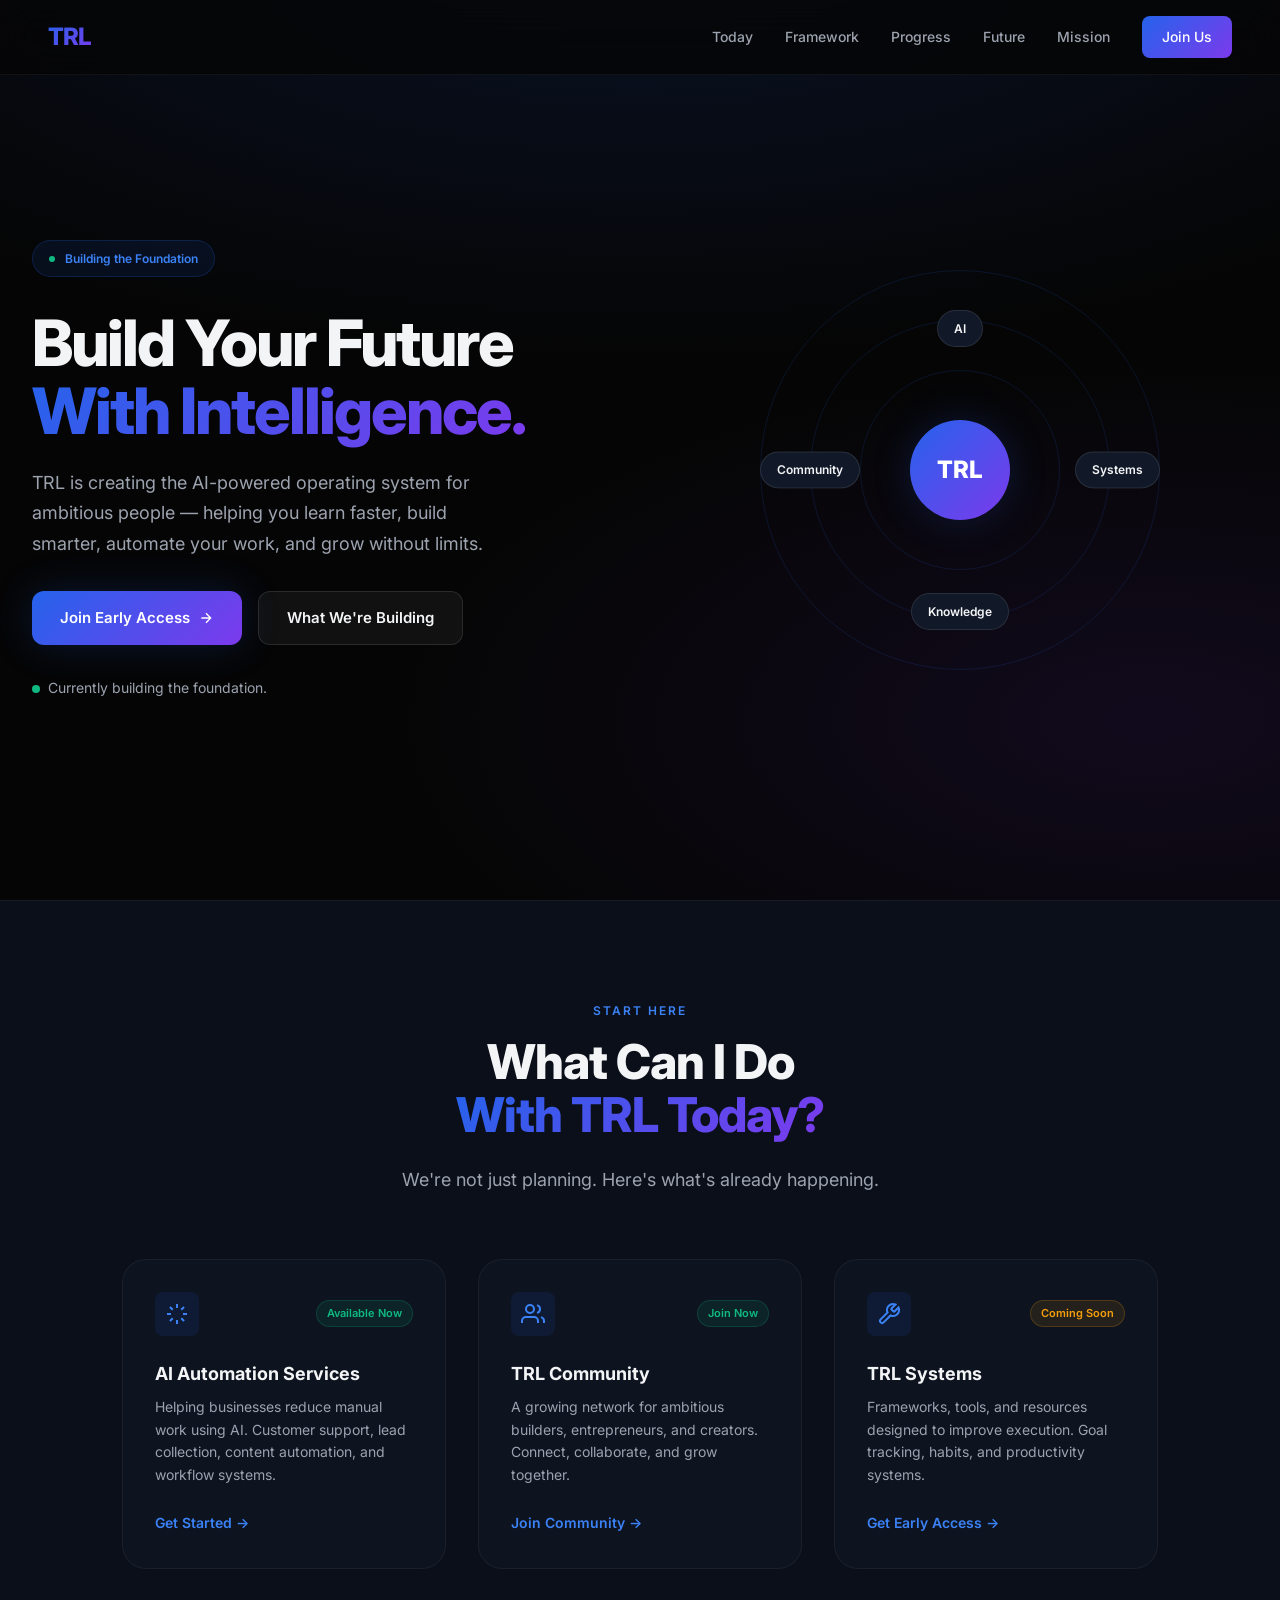
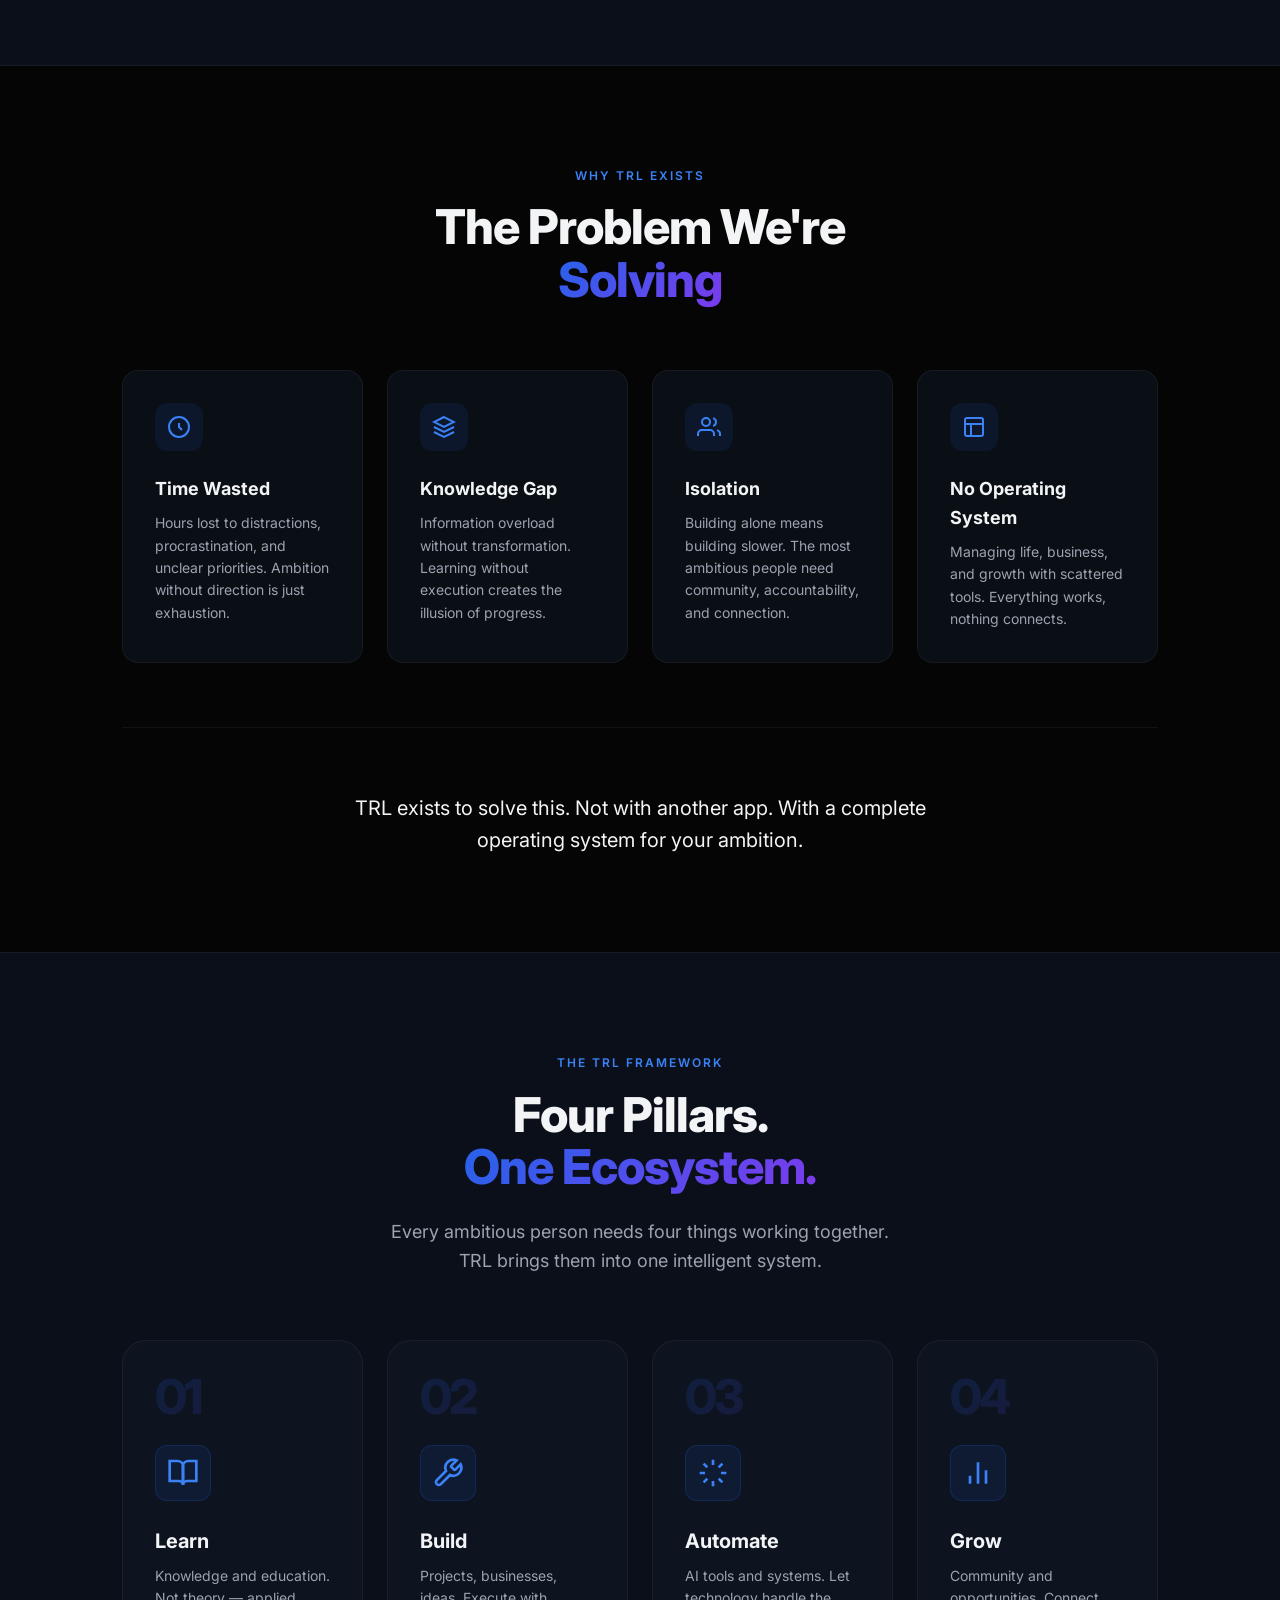
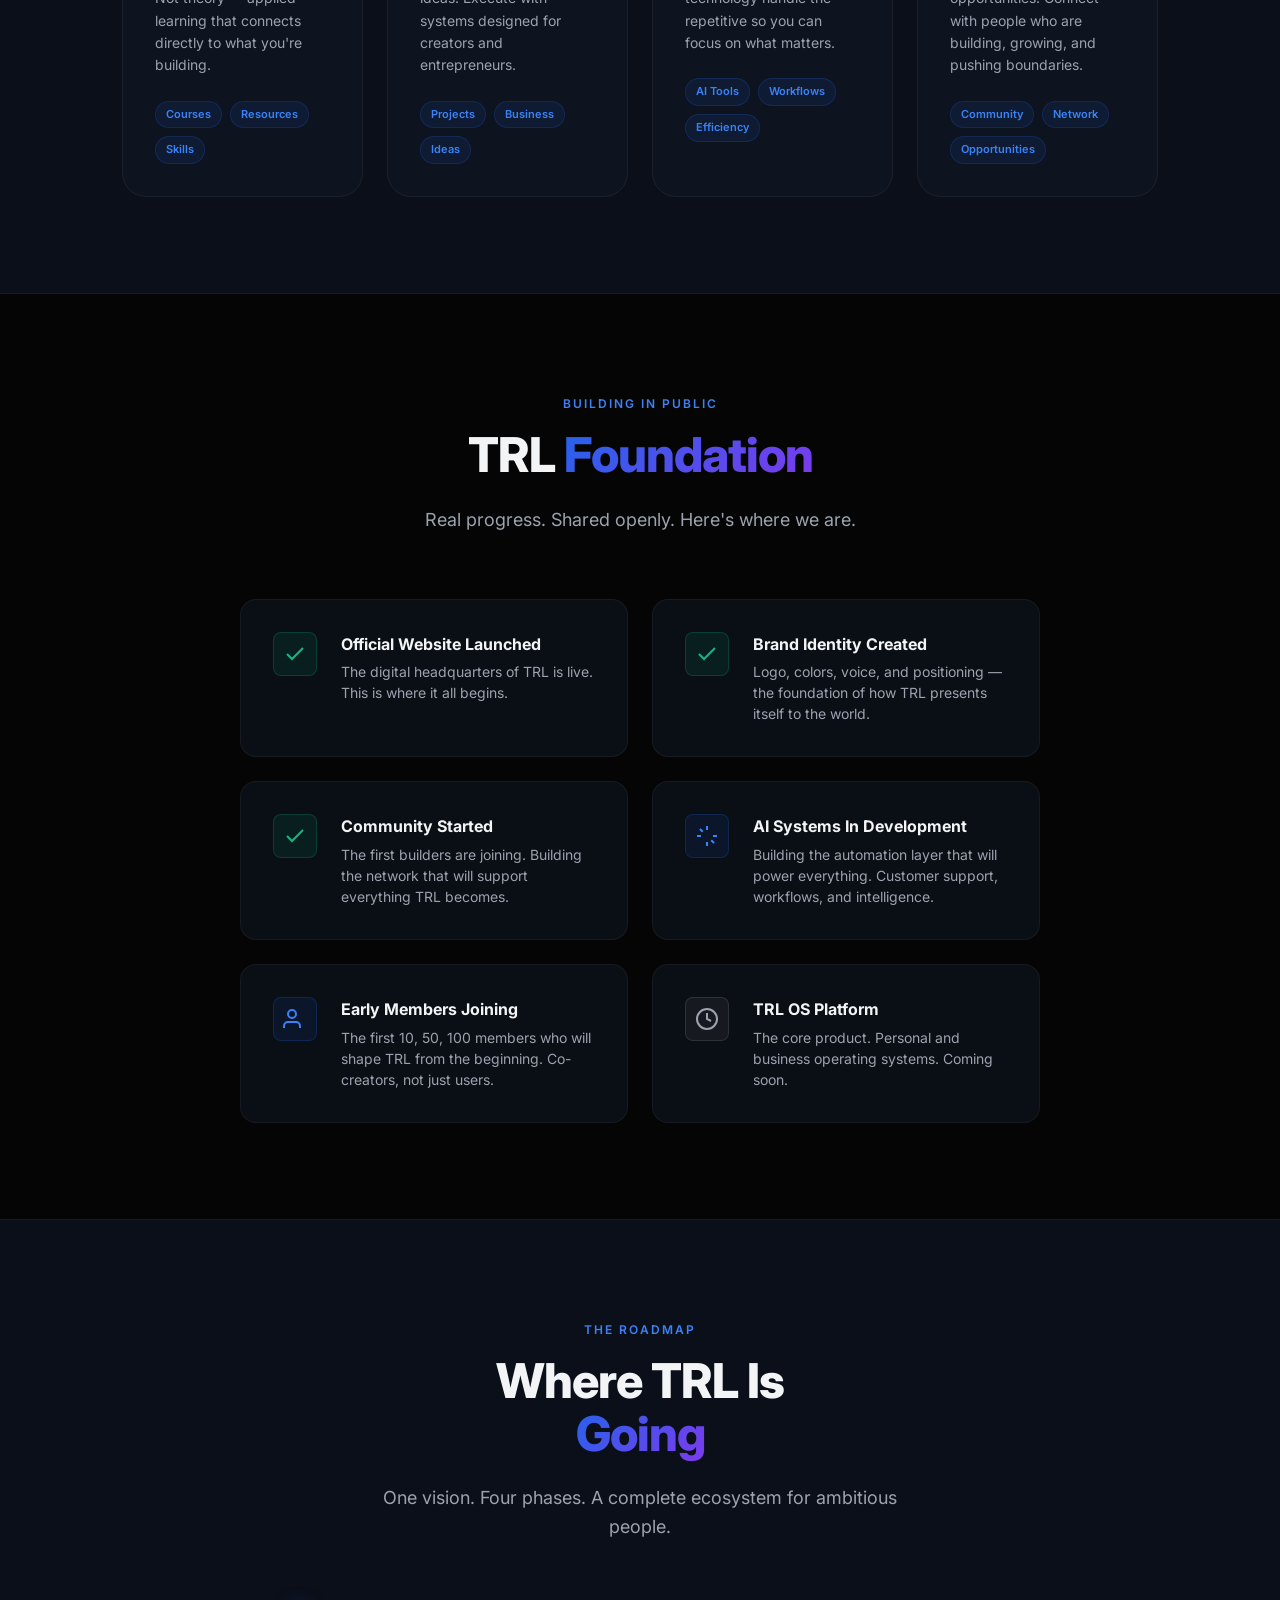
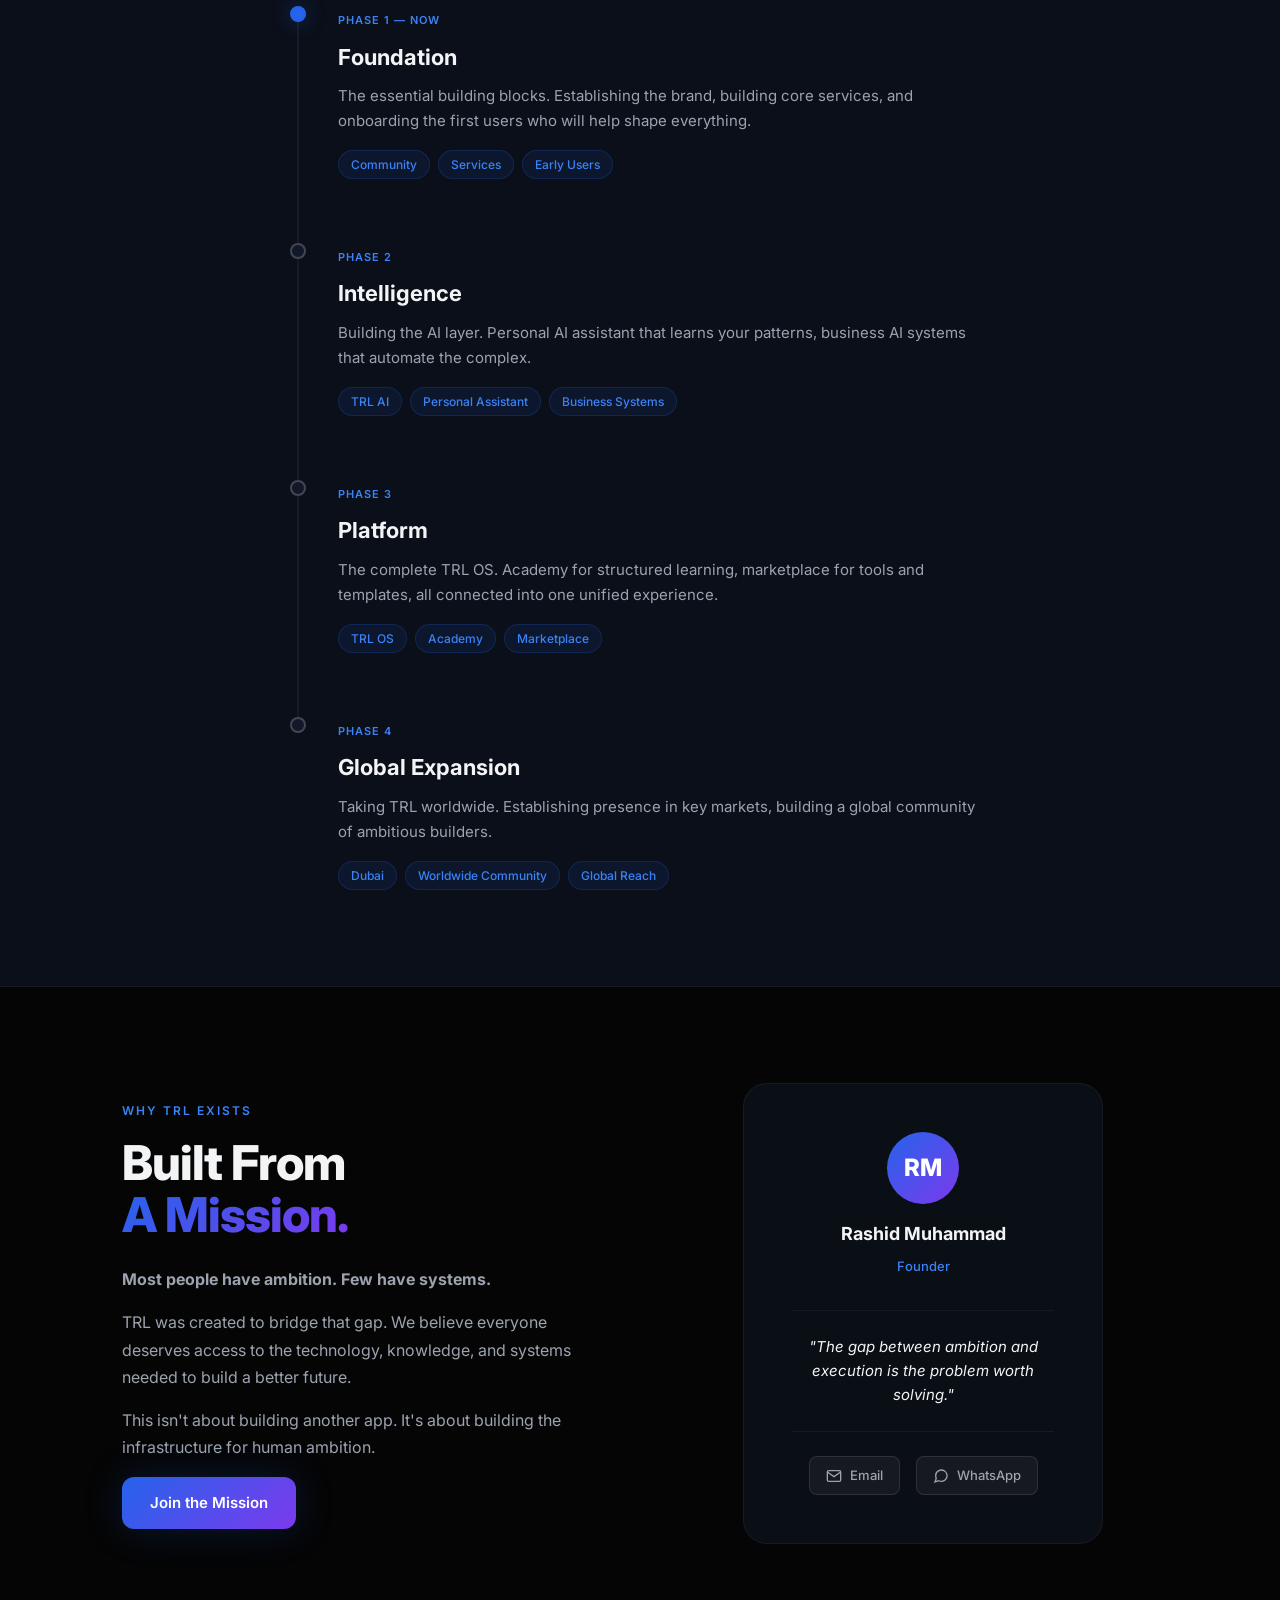
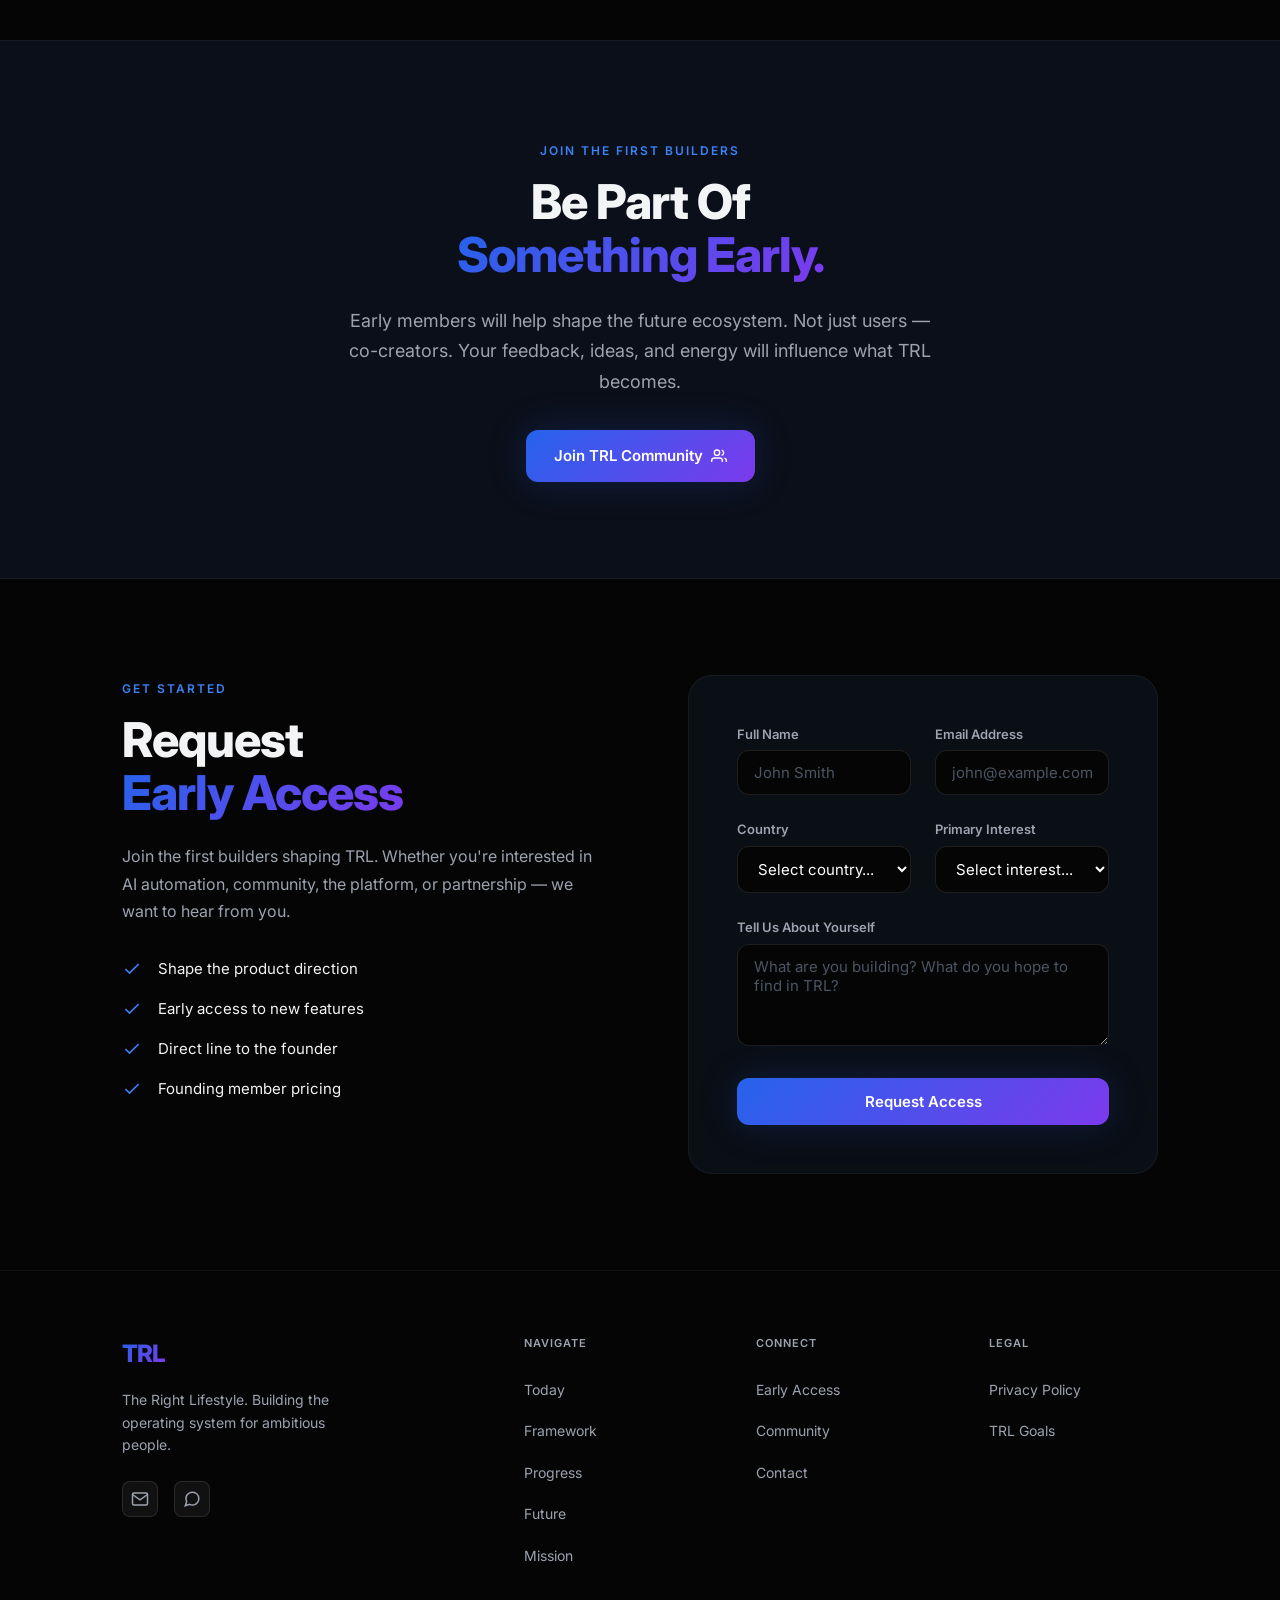
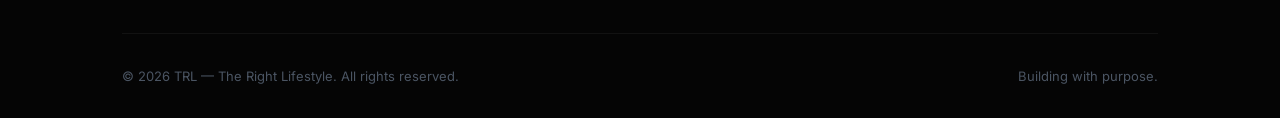
==== commit f23e2c1b: "feat: Add TRL Today, Building In Public, and enhanced form Changes per review: - Moved 'What Can I D" ====
--- a/index.html
+++ b/index.html
@@ -40,23 +40,23 @@
             <span></span><span></span><span></span>
         </button>
         <div class="nav-links" id="navLinks">
+            <a href="#today">Today</a>
             <a href="#framework">Framework</a>
-            <a href="#today">Today</a>
+            <a href="#progress">Progress</a>
             <a href="#future">Future</a>
             <a href="#mission">Mission</a>
-            <a href="#community">Community</a>
-            <a href="#access" class="nav-cta">Early Access</a>
+            <a href="#access" class="nav-cta">Join Us</a>
         </div>
     </nav>
 
     <!-- Mobile Menu -->
     <div class="mobile-menu" id="mobileMenu">
+        <a href="#today">Today</a>
         <a href="#framework">Framework</a>
-        <a href="#today">Today</a>
+        <a href="#progress">Progress</a>
         <a href="#future">Future</a>
         <a href="#mission">Mission</a>
-        <a href="#community">Community</a>
-        <a href="#access" class="mobile-cta">Join Early Access</a>
+        <a href="#access" class="mobile-cta">Join Us</a>
     </div>
 
     <main id="main">
@@ -76,7 +76,7 @@
                         Join Early Access
                         <svg width="16" height="16" viewBox="0 0 24 24" fill="none" stroke="currentColor" stroke-width="2"><path d="M5 12h14M12 5l7 7-7 7"/></svg>
                     </a>
-                    <a href="#framework" class="btn-secondary">Explore TRL</a>
+                    <a href="#today" class="btn-secondary">What We're Building</a>
                 </div>
                 <div class="hero-status">
                     <span class="status-indicator"></span>
@@ -107,12 +107,58 @@
             </div>
         </section>
 
+        <!-- TRL Today - What Can I Do Right Now -->
+        <section class="today" id="today">
+            <div class="container">
+                <div class="section-header fade-in">
+                    <span class="section-label">Start Here</span>
+                    <h2>What Can I Do<br><span class="gradient-text">With TRL Today?</span></h2>
+                    <p class="section-desc">We're not just planning. Here's what's already happening.</p>
+                </div>
+                <div class="today-grid">
+                    <div class="today-card fade-in">
+                        <div class="today-header">
+                            <div class="today-icon">
+                                <svg width="24" height="24" viewBox="0 0 24 24" fill="none" stroke="currentColor" stroke-width="2"><path d="M12 2v4M12 18v4M4.93 4.93l2.83 2.83M16.24 16.24l2.83 2.83M2 12h4M18 12h4M4.93 19.07l2.83-2.83M16.24 7.76l2.83-2.83"/></svg>
+                            </div>
+                            <span class="status-badge active">Available Now</span>
+                        </div>
+                        <h3>AI Automation Services</h3>
+                        <p>Helping businesses reduce manual work using AI. Customer support, lead collection, content automation, and workflow systems.</p>
+                        <a href="#access" class="today-link">Get Started →</a>
+                    </div>
+                    <div class="today-card fade-in">
+                        <div class="today-header">
+                            <div class="today-icon">
+                                <svg width="24" height="24" viewBox="0 0 24 24" fill="none" stroke="currentColor" stroke-width="2"><path d="M17 21v-2a4 4 0 0 0-4-4H5a4 4 0 0 0-4 4v2"/><circle cx="9" cy="7" r="4"/><path d="M23 21v-2a4 4 0 0 0-3-3.87M16 3.13a4 4 0 0 1 0 7.75"/></svg>
+                            </div>
+                            <span class="status-badge active">Join Now</span>
+                        </div>
+                        <h3>TRL Community</h3>
+                        <p>A growing network for ambitious builders, entrepreneurs, and creators. Connect, collaborate, and grow together.</p>
+                        <a href="https://wa.me/923190091457" target="_blank" class="today-link">Join Community →</a>
+                    </div>
+                    <div class="today-card fade-in">
+                        <div class="today-header">
+                            <div class="today-icon">
+                                <svg width="24" height="24" viewBox="0 0 24 24" fill="none" stroke="currentColor" stroke-width="2"><path d="M14.7 6.3a1 1 0 0 0 0 1.4l1.6 1.6a1 1 0 0 0 1.4 0l3.77-3.77a6 6 0 0 1-7.94 7.94l-6.91 6.91a2.12 2.12 0 0 1-3-3l6.91-6.91a6 6 0 0 1 7.94-7.94l-3.76 3.76z"/></svg>
+                            </div>
+                            <span class="status-badge planning">Coming Soon</span>
+                        </div>
+                        <h3>TRL Systems</h3>
+                        <p>Frameworks, tools, and resources designed to improve execution. Goal tracking, habits, and productivity systems.</p>
+                        <a href="#access" class="today-link">Get Early Access →</a>
+                    </div>
+                </div>
+            </div>
+        </section>
+
         <!-- Problem Section -->
         <section class="problem" id="problem">
             <div class="container">
                 <div class="problem-header fade-in">
-                    <span class="section-label">The Challenge</span>
-                    <h2>Ambition Without Systems<br><span class="gradient-text">Creates Frustration.</span></h2>
+                    <span class="section-label">Why TRL Exists</span>
+                    <h2>The Problem We're<br><span class="gradient-text">Solving</span></h2>
                 </div>
                 <div class="problem-grid fade-in">
                     <div class="problem-card">
@@ -219,73 +265,79 @@
             </div>
         </section>
 
-        <!-- TRL Today Section -->
-        <section class="today" id="today">
+        <!-- Building In Public - Progress Section -->
+        <section class="progress" id="progress">
             <div class="container">
                 <div class="section-header fade-in">
-                    <span class="section-label">Right Now</span>
-                    <h2>What We Are<br><span class="gradient-text">Building Today</span></h2>
-                    <p class="section-desc">We don't promise the future. We show you what's real.</p>
-                </div>
-                <div class="today-grid">
-                    <div class="today-card fade-in">
-                        <div class="today-header">
-                            <div class="today-icon">
-                                <svg width="24" height="24" viewBox="0 0 24 24" fill="none" stroke="currentColor" stroke-width="2"><path d="M12 2v4M12 18v4M4.93 4.93l2.83 2.83M16.24 16.24l2.83 2.83M2 12h4M18 12h4M4.93 19.07l2.83-2.83M16.24 7.76l2.83-2.83"/></svg>
-                            </div>
-                            <span class="status-badge active">Building</span>
-                        </div>
-                        <h3>TRL AI Automation</h3>
-                        <p>Helping businesses use AI systems to streamline operations, reduce manual work, and scale intelligently.</p>
-                        <div class="today-progress">
-                            <div class="progress-bar">
-                                <div class="progress-fill" style="width: 70%"></div>
-                            </div>
-                            <span>70% Complete</span>
-                        </div>
-                    </div>
-                    <div class="today-card fade-in">
-                        <div class="today-header">
-                            <div class="today-icon">
-                                <svg width="24" height="24" viewBox="0 0 24 24" fill="none" stroke="currentColor" stroke-width="2"><path d="M17 21v-2a4 4 0 0 0-4-4H5a4 4 0 0 0-4 4v2"/><circle cx="9" cy="7" r="4"/><path d="M23 21v-2a4 4 0 0 0-3-3.87M16 3.13a4 4 0 0 1 0 7.75"/></svg>
-                            </div>
-                            <span class="status-badge active">Growing</span>
-                        </div>
-                        <h3>TRL Community</h3>
-                        <p>Connecting ambitious builders who refuse to settle. Accountability, collaboration, and real relationships.</p>
-                        <div class="today-progress">
-                            <div class="progress-bar">
-                                <div class="progress-fill" style="width: 85%"></div>
-                            </div>
-                            <span>85% Complete</span>
-                        </div>
-                    </div>
-                    <div class="today-card fade-in">
-                        <div class="today-header">
-                            <div class="today-icon">
-                                <svg width="24" height="24" viewBox="0 0 24 24" fill="none" stroke="currentColor" stroke-width="2"><rect x="2" y="3" width="20" height="14" rx="2" ry="2"/><line x1="8" y1="21" x2="16" y2="21"/><line x1="12" y1="17" x2="12" y2="21"/></svg>
-                            </div>
-                            <span class="status-badge planning">Planning</span>
-                        </div>
-                        <h3>TRL OS Foundation</h3>
-                        <p>Building personal and business operating systems. The core platform everything else connects to.</p>
-                        <div class="today-progress">
-                            <div class="progress-bar">
-                                <div class="progress-fill" style="width: 40%"></div>
-                            </div>
-                            <span>40% Complete</span>
-                        </div>
-                    </div>
-                </div>
-            </div>
-        </section>
-
-        <!-- Future Ecosystem Section -->
+                    <span class="section-label">Building In Public</span>
+                    <h2>TRL <span class="gradient-text">Foundation</span></h2>
+                    <p class="section-desc">Real progress. Shared openly. Here's where we are.</p>
+                </div>
+                <div class="progress-grid fade-in">
+                    <div class="progress-card">
+                        <div class="progress-icon complete">
+                            <svg width="24" height="24" viewBox="0 0 24 24" fill="none" stroke="currentColor" stroke-width="2"><polyline points="20 6 9 17 4 12"/></svg>
+                        </div>
+                        <div class="progress-content">
+                            <h3>Official Website Launched</h3>
+                            <p>The digital headquarters of TRL is live. This is where it all begins.</p>
+                        </div>
+                    </div>
+                    <div class="progress-card">
+                        <div class="progress-icon complete">
+                            <svg width="24" height="24" viewBox="0 0 24 24" fill="none" stroke="currentColor" stroke-width="2"><polyline points="20 6 9 17 4 12"/></svg>
+                        </div>
+                        <div class="progress-content">
+                            <h3>Brand Identity Created</h3>
+                            <p>Logo, colors, voice, and positioning — the foundation of how TRL presents itself to the world.</p>
+                        </div>
+                    </div>
+                    <div class="progress-card">
+                        <div class="progress-icon complete">
+                            <svg width="24" height="24" viewBox="0 0 24 24" fill="none" stroke="currentColor" stroke-width="2"><polyline points="20 6 9 17 4 12"/></svg>
+                        </div>
+                        <div class="progress-content">
+                            <h3>Community Started</h3>
+                            <p>The first builders are joining. Building the network that will support everything TRL becomes.</p>
+                        </div>
+                    </div>
+                    <div class="progress-card">
+                        <div class="progress-icon active">
+                            <svg width="24" height="24" viewBox="0 0 24 24" fill="none" stroke="currentColor" stroke-width="2"><path d="M12 2v4M12 18v4M4.93 4.93l2.83 2.83M16.24 16.24l2.83 2.83M2 12h4M18 12h4"/></svg>
+                        </div>
+                        <div class="progress-content">
+                            <h3>AI Systems In Development</h3>
+                            <p>Building the automation layer that will power everything. Customer support, workflows, and intelligence.</p>
+                        </div>
+                    </div>
+                    <div class="progress-card">
+                        <div class="progress-icon active">
+                            <svg width="24" height="24" viewBox="0 0 24 24" fill="none" stroke="currentColor" stroke-width="2"><path d="M17 21v-2a4 4 0 0 0-4-4H5a4 4 0 0 0-4 4v2"/><circle cx="9" cy="7" r="4"/></svg>
+                        </div>
+                        <div class="progress-content">
+                            <h3>Early Members Joining</h3>
+                            <p>The first 10, 50, 100 members who will shape TRL from the beginning. Co-creators, not just users.</p>
+                        </div>
+                    </div>
+                    <div class="progress-card">
+                        <div class="progress-icon upcoming">
+                            <svg width="24" height="24" viewBox="0 0 24 24" fill="none" stroke="currentColor" stroke-width="2"><circle cx="12" cy="12" r="10"/><path d="M12 6v6l4 2"/></svg>
+                        </div>
+                        <div class="progress-content">
+                            <h3>TRL OS Platform</h3>
+                            <p>The core product. Personal and business operating systems. Coming soon.</p>
+                        </div>
+                    </div>
+                </div>
+            </div>
+        </section>
+
+        <!-- Future Roadmap Section -->
         <section class="future" id="future">
             <div class="container">
                 <div class="section-header fade-in">
                     <span class="section-label">The Roadmap</span>
-                    <h2>The TRL <span class="gradient-text">Universe</span></h2>
+                    <h2>Where TRL Is<br><span class="gradient-text">Going</span></h2>
                     <p class="section-desc">One vision. Four phases. A complete ecosystem for ambitious people.</p>
                 </div>
                 <div class="phases">
@@ -295,7 +347,7 @@
                             <div class="phase-line"></div>
                         </div>
                         <div class="phase-content">
-                            <span class="phase-label">Phase 1</span>
+                            <span class="phase-label">Phase 1 — Now</span>
                             <h3>Foundation</h3>
                             <p>The essential building blocks. Establishing the brand, building core services, and onboarding the first users who will help shape everything.</p>
                             <div class="phase-items">
@@ -361,10 +413,10 @@
             <div class="container">
                 <div class="mission-grid">
                     <div class="mission-content fade-in">
-                        <span class="section-label">Our Mission</span>
+                        <span class="section-label">Why TRL Exists</span>
                         <h2>Built From<br><span class="gradient-text">A Mission.</span></h2>
-                        <p>TRL was created because millions of ambitious people have dreams but lack the right systems to make them real.</p>
-                        <p>The mission is simple: Give people access to the tools, knowledge, and technology needed to create a better future.</p>
+                        <p class="mission-story">Most people have ambition. Few have systems.</p>
+                        <p>TRL was created to bridge that gap. We believe everyone deserves access to the technology, knowledge, and systems needed to build a better future.</p>
                         <p>This isn't about building another app. It's about building the infrastructure for human ambition.</p>
                         <a href="#access" class="btn-primary">Join the Mission</a>
                     </div>
@@ -438,23 +490,70 @@
                     </div>
                     <div class="access-form-wrap fade-in">
                         <form class="access-form" id="accessForm" action="https://formspree.io/f/xjgnqbkg" method="POST">
-                            <div class="form-group">
-                                <label for="name">Your Name</label>
-                                <input type="text" id="name" name="name" placeholder="John Smith" required>
-                            </div>
-                            <div class="form-group">
-                                <label for="email">Email Address</label>
-                                <input type="email" id="email" name="email" placeholder="john@example.com" required>
-                            </div>
-                            <div class="form-group">
-                                <label for="interest">Primary Interest</label>
-                                <select id="interest" name="interest">
-                                    <option value="">Select your interest...</option>
-                                    <option value="ai-automation">AI Automation</option>
-                                    <option value="community">Community</option>
-                                    <option value="platform">TRL Platform</option>
-                                    <option value="partnership">Partnership</option>
-                                </select>
+                            <div class="form-row">
+                                <div class="form-group">
+                                    <label for="name">Full Name</label>
+                                    <input type="text" id="name" name="name" placeholder="John Smith" required>
+                                </div>
+                                <div class="form-group">
+                                    <label for="email">Email Address</label>
+                                    <input type="email" id="email" name="email" placeholder="john@example.com" required>
+                                </div>
+                            </div>
+                            <div class="form-row">
+                                <div class="form-group">
+                                    <label for="country">Country</label>
+                                    <select id="country" name="country" required>
+                                        <option value="">Select country...</option>
+                                        <option value="AF">Afghanistan</option>
+                                        <option value="AU">Australia</option>
+                                        <option value="BD">Bangladesh</option>
+                                        <option value="CA">Canada</option>
+                                        <option value="CN">China</option>
+                                        <option value="EG">Egypt</option>
+                                        <option value="FR">France</option>
+                                        <option value="DE">Germany</option>
+                                        <option value="IN">India</option>
+                                        <option value="ID">Indonesia</option>
+                                        <option value="IQ">Iraq</option>
+                                        <option value="IE">Ireland</option>
+                                        <option value="IL">Israel</option>
+                                        <option value="IT">Italy</option>
+                                        <option value="JP">Japan</option>
+                                        <option value="KW">Kuwait</option>
+                                        <option value="LB">Lebanon</option>
+                                        <option value="MY">Malaysia</option>
+                                        <option value="MX">Mexico</option>
+                                        <option value="MA">Morocco</option>
+                                        <option value="NL">Netherlands</option>
+                                        <option value="NZ">New Zealand</option>
+                                        <option value="NG">Nigeria</option>
+                                        <option value="PK">Pakistan</option>
+                                        <option value="PH">Philippines</option>
+                                        <option value="QA">Qatar</option>
+                                        <option value="SA">Saudi Arabia</option>
+                                        <option value="SG">Singapore</option>
+                                        <option value="ZA">South Africa</option>
+                                        <option value="ES">Spain</option>
+                                        <option value="LK">Sri Lanka</option>
+                                        <option value="SE">Sweden</option>
+                                        <option value="CH">Switzerland</option>
+                                        <option value="AE">United Arab Emirates</option>
+                                        <option value="GB">United Kingdom</option>
+                                        <option value="US">United States</option>
+                                        <option value="OTHER">Other</option>
+                                    </select>
+                                </div>
+                                <div class="form-group">
+                                    <label for="interest">Primary Interest</label>
+                                    <select id="interest" name="interest" required>
+                                        <option value="">Select interest...</option>
+                                        <option value="ai-automation">AI Automation Services</option>
+                                        <option value="community">TRL Community</option>
+                                        <option value="platform">TRL Platform</option>
+                                        <option value="partnership">Partnership</option>
+                                    </select>
+                                </div>
                             </div>
                             <div class="form-group">
                                 <label for="message">Tell Us About Yourself</label>
@@ -495,8 +594,9 @@
                 <div class="footer-col">
                     <h4>Navigate</h4>
                     <ul>
+                        <li><a href="#today">Today</a></li>
                         <li><a href="#framework">Framework</a></li>
-                        <li><a href="#today">Today</a></li>
+                        <li><a href="#progress">Progress</a></li>
                         <li><a href="#future">Future</a></li>
                         <li><a href="#mission">Mission</a></li>
                     </ul>
--- a/style.css
+++ b/style.css
@@ -530,12 +530,99 @@
     animation: orbit 18s linear infinite reverse;
 }
 
-/* ── Problem Section ── */
-.problem {
+/* ── Today Section ── */
+.today {
     padding: var(--space-3xl) 0;
     background: var(--dark);
     border-top: 1px solid rgba(255, 255, 255, 0.05);
     border-bottom: 1px solid rgba(255, 255, 255, 0.05);
+}
+
+.today-grid {
+    display: grid;
+    grid-template-columns: repeat(3, 1fr);
+    gap: var(--space-lg);
+}
+
+.today-card {
+    background: rgba(17, 24, 39, 0.5);
+    border: 1px solid rgba(255, 255, 255, 0.05);
+    border-radius: var(--radius-xl);
+    padding: var(--space-lg);
+    transition: var(--transition-base);
+}
+
+.today-card:hover {
+    border-color: rgba(37, 99, 235, 0.3);
+}
+
+.today-header {
+    display: flex;
+    align-items: center;
+    justify-content: space-between;
+    margin-bottom: var(--space-md);
+}
+
+.today-icon {
+    width: 44px;
+    height: 44px;
+    background: rgba(37, 99, 235, 0.1);
+    border-radius: var(--radius-sm);
+    display: flex;
+    align-items: center;
+    justify-content: center;
+    color: var(--accent-light);
+}
+
+.status-badge {
+    font-size: 11px;
+    font-weight: var(--font-weight-semibold);
+    padding: 4px 10px;
+    border-radius: var(--radius-full);
+}
+
+.status-badge.active {
+    background: rgba(16, 185, 129, 0.1);
+    color: #10B981;
+    border: 1px solid rgba(16, 185, 129, 0.2);
+}
+
+.status-badge.planning {
+    background: rgba(245, 158, 11, 0.1);
+    color: #F59E0B;
+    border: 1px solid rgba(245, 158, 11, 0.2);
+}
+
+.today-card h3 {
+    font-size: 18px;
+    font-weight: var(--font-weight-bold);
+    margin-bottom: var(--space-xs);
+}
+
+.today-card p {
+    font-size: 14px;
+    color: var(--gray-400);
+    line-height: 1.6;
+    margin-bottom: var(--space-md);
+}
+
+.today-link {
+    display: inline-flex;
+    align-items: center;
+    gap: 6px;
+    font-size: 14px;
+    font-weight: var(--font-weight-semibold);
+    color: var(--accent-light);
+    transition: gap var(--transition-fast);
+}
+
+.today-link:hover {
+    gap: 10px;
+}
+
+/* ── Problem Section ── */
+.problem {
+    padding: var(--space-3xl) 0;
 }
 
 .problem-header {
@@ -610,6 +697,9 @@
 /* ── Framework Section ── */
 .framework {
     padding: var(--space-3xl) 0;
+    background: var(--dark);
+    border-top: 1px solid rgba(255, 255, 255, 0.05);
+    border-bottom: 1px solid rgba(255, 255, 255, 0.05);
 }
 
 .pillars-grid {
@@ -697,7 +787,7 @@
     margin-bottom: var(--space-xs);
 }
 
-.pillar-card p {
+.pillar-card > p {
     font-size: 14px;
     color: var(--gray-400);
     line-height: 1.6;
@@ -720,112 +810,81 @@
     color: var(--accent-light);
 }
 
-/* ── Today Section ── */
-.today {
+/* ── Progress Section ── */
+.progress {
+    padding: var(--space-3xl) 0;
+}
+
+.progress-grid {
+    display: grid;
+    grid-template-columns: repeat(2, 1fr);
+    gap: var(--space-md);
+    max-width: 800px;
+    margin: 0 auto;
+}
+
+.progress-card {
+    display: flex;
+    gap: var(--space-md);
+    align-items: flex-start;
+    background: rgba(17, 24, 39, 0.5);
+    border: 1px solid rgba(255, 255, 255, 0.05);
+    border-radius: var(--radius-lg);
+    padding: var(--space-lg);
+    transition: var(--transition-base);
+}
+
+.progress-card:hover {
+    border-color: rgba(37, 99, 235, 0.2);
+}
+
+.progress-icon {
+    width: 44px;
+    height: 44px;
+    border-radius: var(--radius-sm);
+    display: flex;
+    align-items: center;
+    justify-content: center;
+    flex-shrink: 0;
+}
+
+.progress-icon.complete {
+    background: rgba(16, 185, 129, 0.1);
+    color: #10B981;
+    border: 1px solid rgba(16, 185, 129, 0.2);
+}
+
+.progress-icon.active {
+    background: rgba(37, 99, 235, 0.1);
+    color: var(--accent-light);
+    border: 1px solid rgba(37, 99, 235, 0.2);
+    animation: pulse 2s infinite;
+}
+
+.progress-icon.upcoming {
+    background: rgba(255, 255, 255, 0.05);
+    color: var(--gray-400);
+    border: 1px solid rgba(255, 255, 255, 0.1);
+}
+
+.progress-content h3 {
+    font-size: 16px;
+    font-weight: var(--font-weight-bold);
+    margin-bottom: 4px;
+}
+
+.progress-content p {
+    font-size: 14px;
+    color: var(--gray-400);
+    line-height: 1.5;
+}
+
+/* ── Future Section ── */
+.future {
     padding: var(--space-3xl) 0;
     background: var(--dark);
     border-top: 1px solid rgba(255, 255, 255, 0.05);
     border-bottom: 1px solid rgba(255, 255, 255, 0.05);
-}
-
-.today-grid {
-    display: grid;
-    grid-template-columns: repeat(3, 1fr);
-    gap: var(--space-lg);
-}
-
-.today-card {
-    background: rgba(17, 24, 39, 0.5);
-    border: 1px solid rgba(255, 255, 255, 0.05);
-    border-radius: var(--radius-xl);
-    padding: var(--space-lg);
-    transition: var(--transition-base);
-}
-
-.today-card:hover {
-    border-color: rgba(37, 99, 235, 0.3);
-}
-
-.today-header {
-    display: flex;
-    align-items: center;
-    justify-content: space-between;
-    margin-bottom: var(--space-md);
-}
-
-.today-icon {
-    width: 44px;
-    height: 44px;
-    background: rgba(37, 99, 235, 0.1);
-    border-radius: var(--radius-sm);
-    display: flex;
-    align-items: center;
-    justify-content: center;
-    color: var(--accent-light);
-}
-
-.status-badge {
-    font-size: 11px;
-    font-weight: var(--font-weight-semibold);
-    padding: 4px 10px;
-    border-radius: var(--radius-full);
-}
-
-.status-badge.active {
-    background: rgba(16, 185, 129, 0.1);
-    color: #10B981;
-    border: 1px solid rgba(16, 185, 129, 0.2);
-}
-
-.status-badge.planning {
-    background: rgba(245, 158, 11, 0.1);
-    color: #F59E0B;
-    border: 1px solid rgba(245, 158, 11, 0.2);
-}
-
-.today-card h3 {
-    font-size: 18px;
-    font-weight: var(--font-weight-bold);
-    margin-bottom: var(--space-xs);
-}
-
-.today-card p {
-    font-size: 14px;
-    color: var(--gray-400);
-    line-height: 1.6;
-    margin-bottom: var(--space-md);
-}
-
-.today-progress {
-    display: flex;
-    align-items: center;
-    gap: var(--space-sm);
-}
-
-.progress-bar {
-    flex: 1;
-    height: 4px;
-    background: rgba(255, 255, 255, 0.1);
-    border-radius: 2px;
-    overflow: hidden;
-}
-
-.progress-fill {
-    height: 100%;
-    background: var(--gradient);
-    border-radius: 2px;
-    transition: width 1s ease;
-}
-
-.today-progress span {
-    font-size: 12px;
-    color: var(--gray-400);
-    white-space: nowrap;
-}
-
-/* ── Future Section ── */
-.future {
-    padding: var(--space-3xl) 0;
 }
 
 .phases {
@@ -920,9 +979,6 @@
 /* ── Mission Section ── */
 .mission {
     padding: var(--space-3xl) 0;
-    background: var(--dark);
-    border-top: 1px solid rgba(255, 255, 255, 0.05);
-    border-bottom: 1px solid rgba(255, 255, 255, 0.05);
 }
 
 .mission-grid {
@@ -940,11 +996,18 @@
     margin-bottom: var(--space-md);
 }
 
-.mission-content p {
+.mission-story {
+    font-size: 20px;
+    font-weight: var(--font-weight-bold);
+    color: var(--gray-100);
+    margin-bottom: var(--space-md);
+}
+
+.mission-content > p {
     font-size: 16px;
     color: var(--gray-400);
     line-height: 1.7;
-    margin-bottom: var(--space-md);
+    margin-bottom: var(--space-sm);
 }
 
 .mission-visual {
@@ -1031,6 +1094,9 @@
 /* ── Community Section ── */
 .community {
     padding: var(--space-3xl) 0;
+    background: var(--dark);
+    border-top: 1px solid rgba(255, 255, 255, 0.05);
+    border-bottom: 1px solid rgba(255, 255, 255, 0.05);
 }
 
 .community-content {
@@ -1047,7 +1113,7 @@
     margin-bottom: var(--space-md);
 }
 
-.community-content p {
+.community-content > p {
     font-size: 18px;
     color: var(--gray-400);
     line-height: 1.7;
@@ -1062,8 +1128,6 @@
 /* ── Access Section ── */
 .access {
     padding: var(--space-3xl) 0;
-    background: var(--dark);
-    border-top: 1px solid rgba(255, 255, 255, 0.05);
 }
 
 .access-grid {
@@ -1117,6 +1181,12 @@
 .access-form {
     display: flex;
     flex-direction: column;
+    gap: var(--space-md);
+}
+
+.form-row {
+    display: grid;
+    grid-template-columns: 1fr 1fr;
     gap: var(--space-md);
 }
 
@@ -1355,20 +1425,16 @@
         display: none;
     }
     
-    .mission-grid {
-        grid-template-columns: 1fr;
-        gap: var(--space-2xl);
-    }
-    
-    .mission-visual {
-        order: -1;
-    }
-    
+    .mission-grid,
     .access-grid {
         grid-template-columns: 1fr;
         gap: var(--space-2xl);
     }
     
+    .mission-visual {
+        order: -1;
+    }
+    
     .footer-grid {
         grid-template-columns: 1fr 1fr;
         gap: var(--space-lg);
@@ -1376,6 +1442,14 @@
     
     .footer-brand {
         grid-column: span 2;
+    }
+    
+    .progress-grid {
+        grid-template-columns: 1fr;
+    }
+    
+    .form-row {
+        grid-template-columns: 1fr;
     }
 }
 
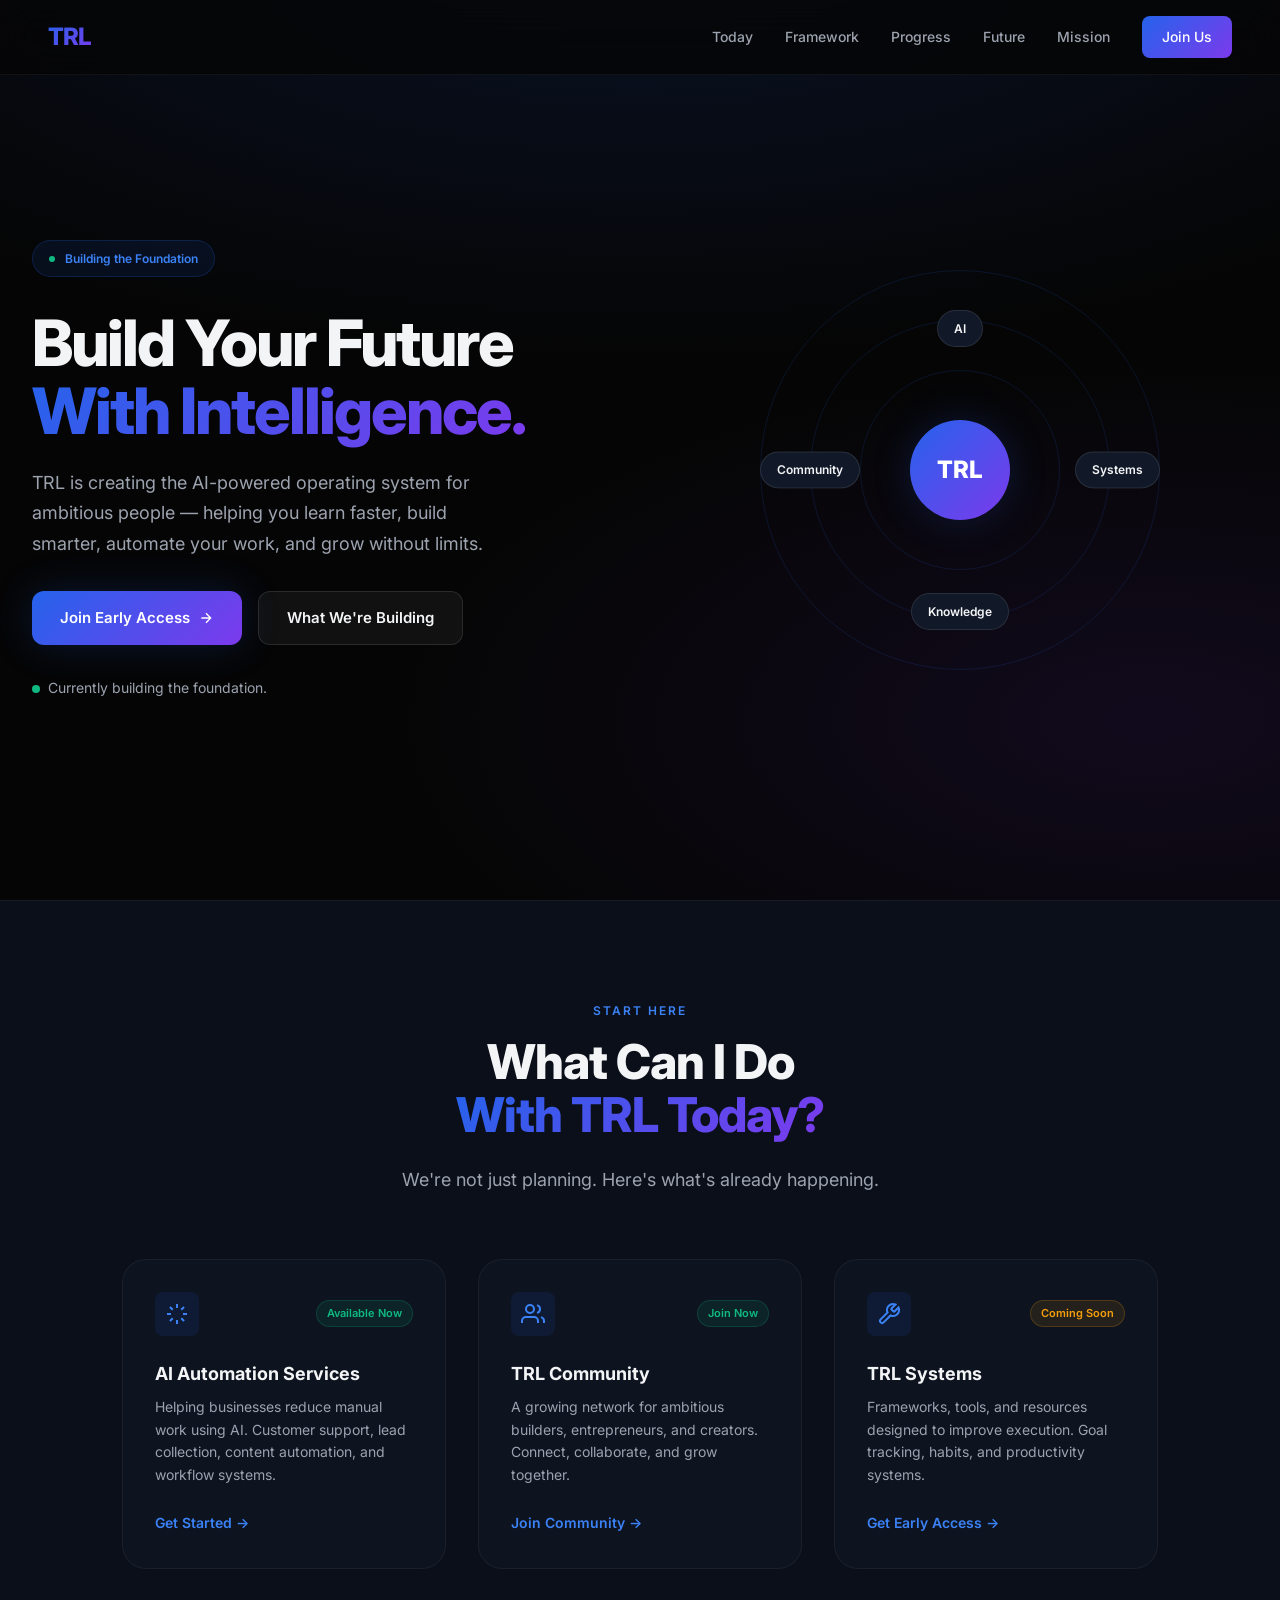
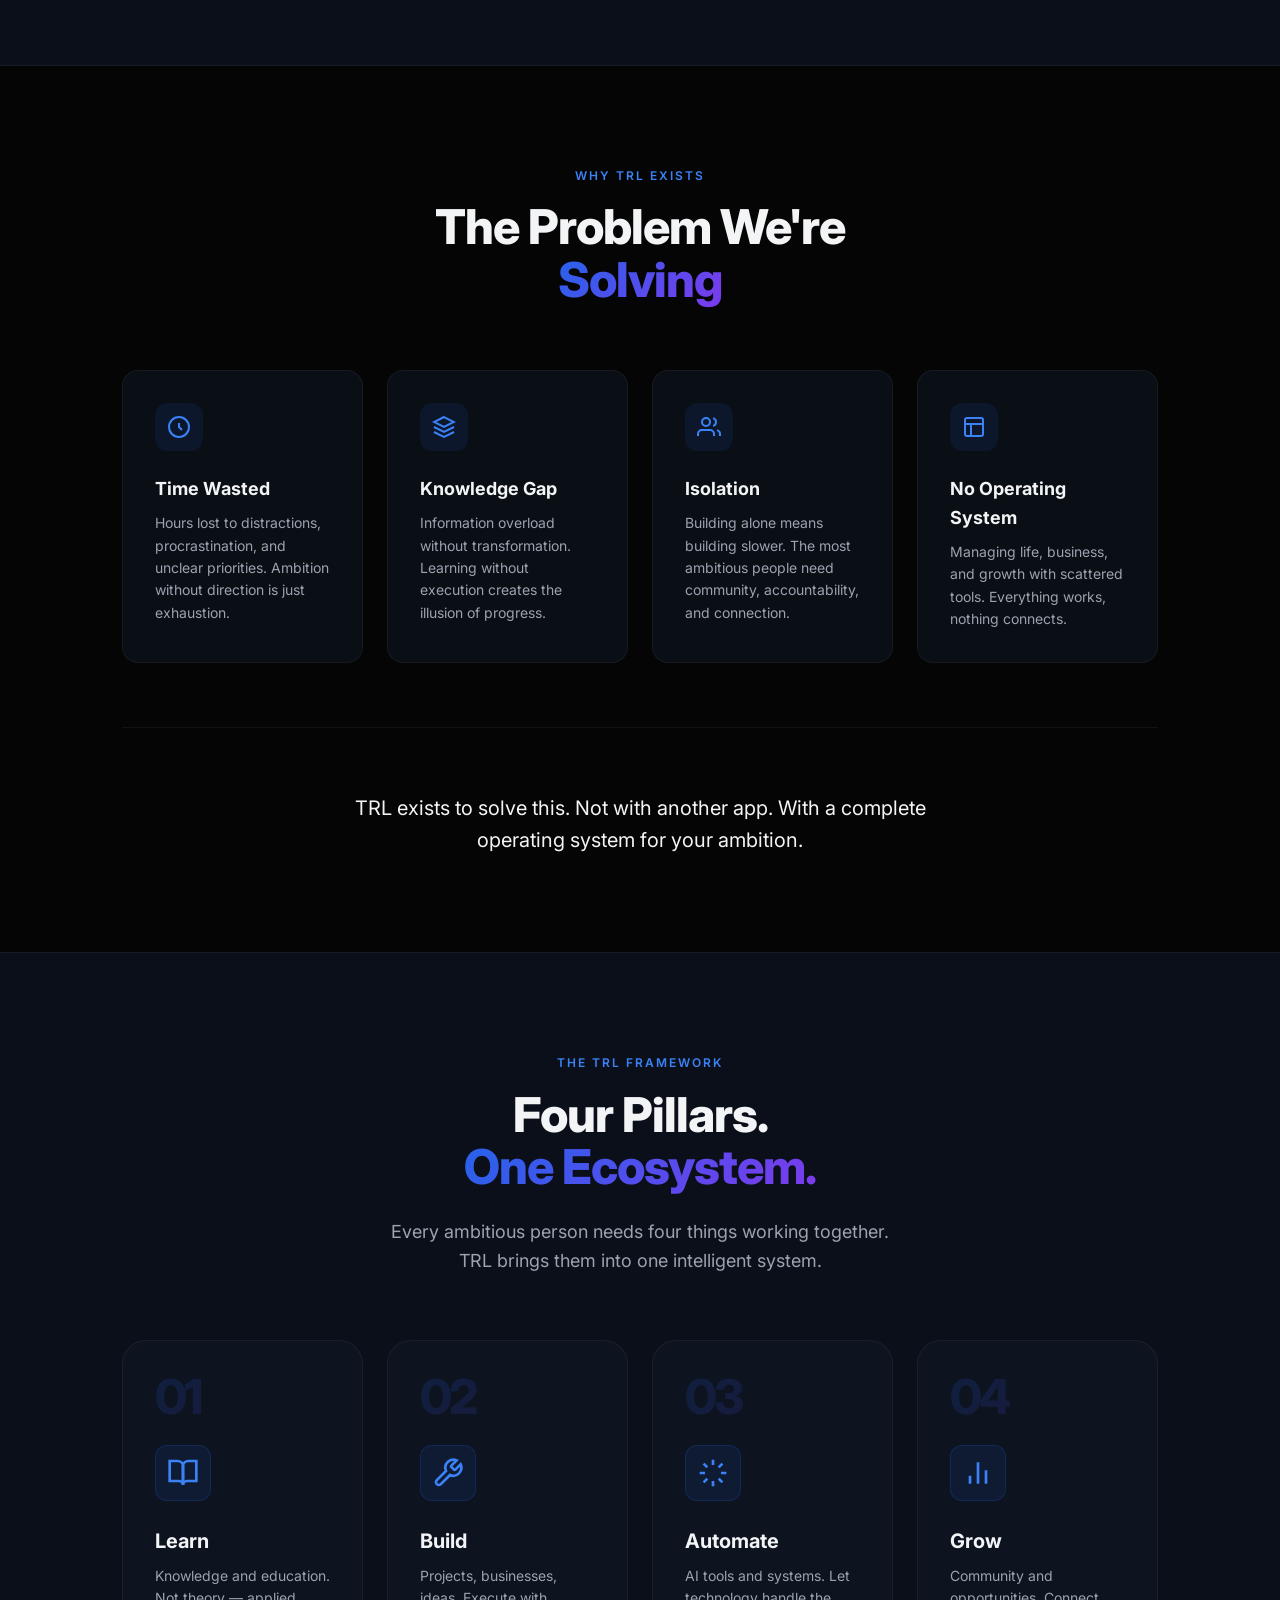
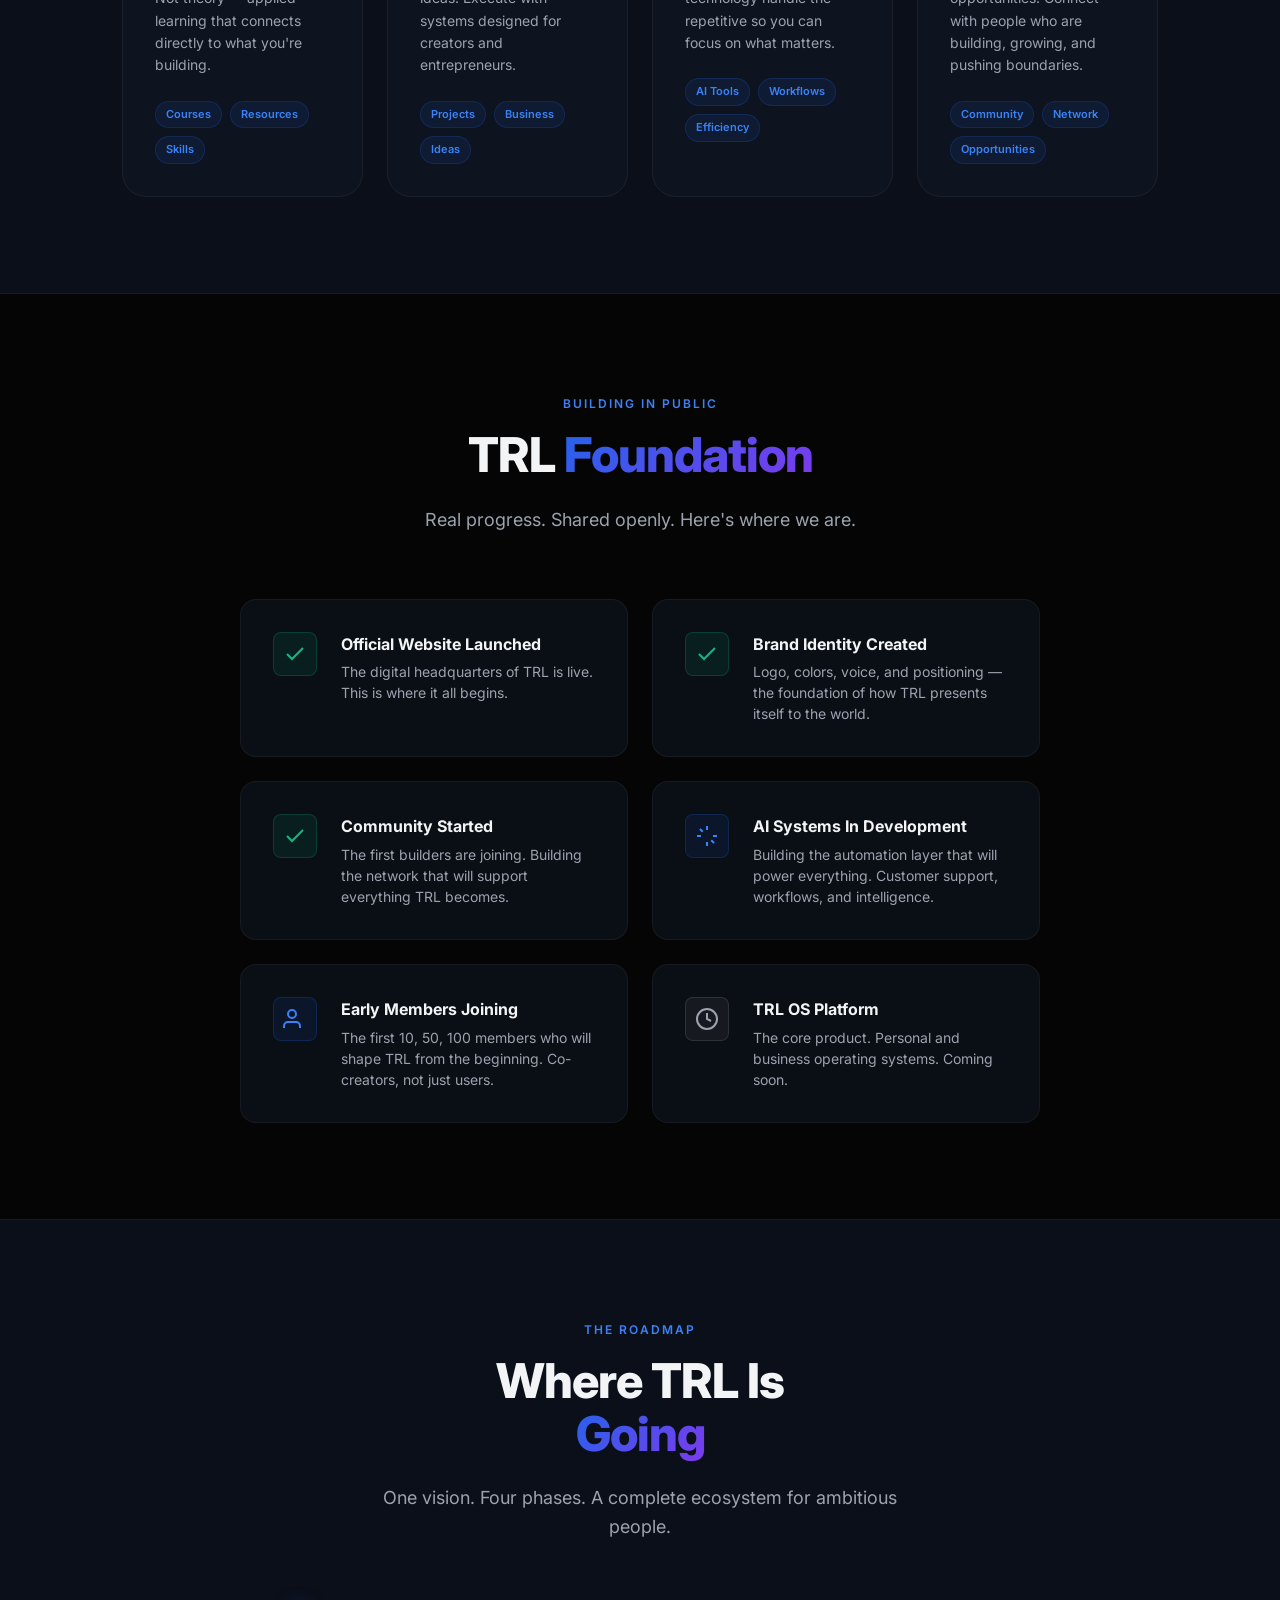
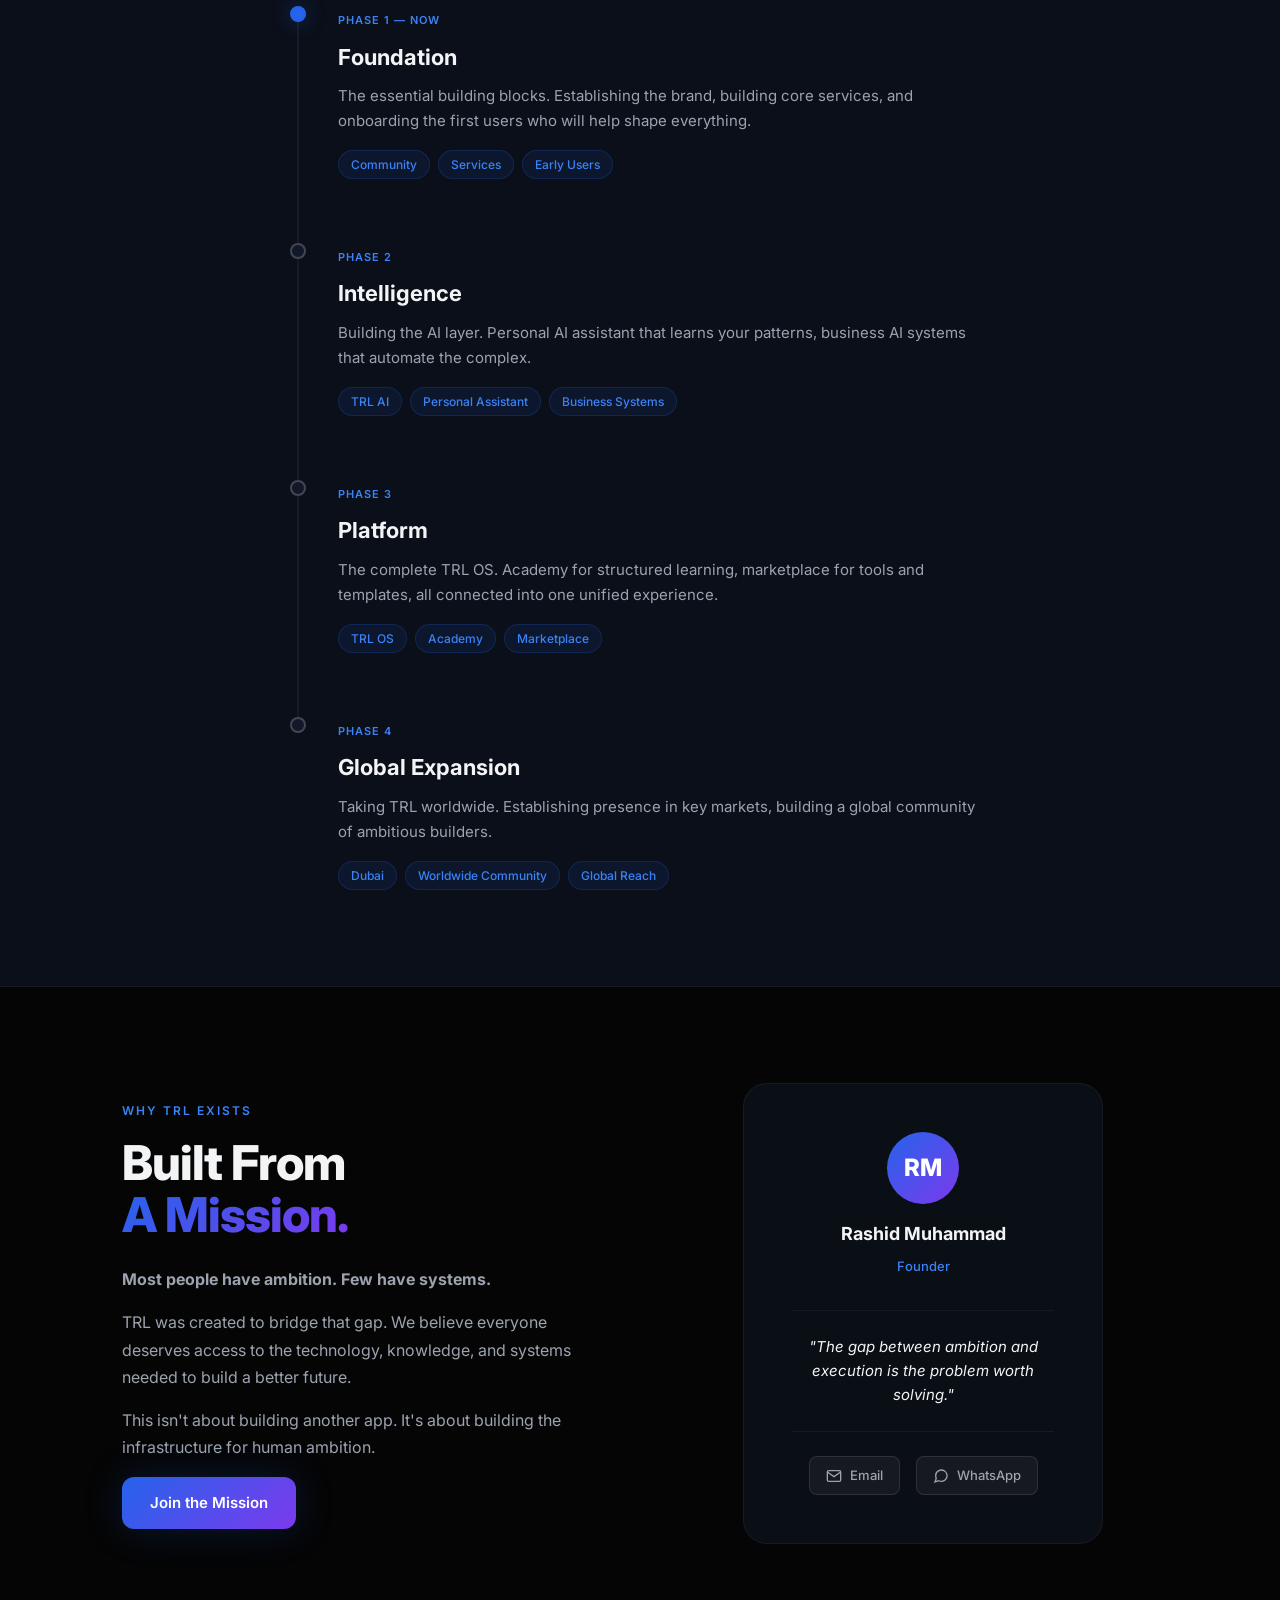
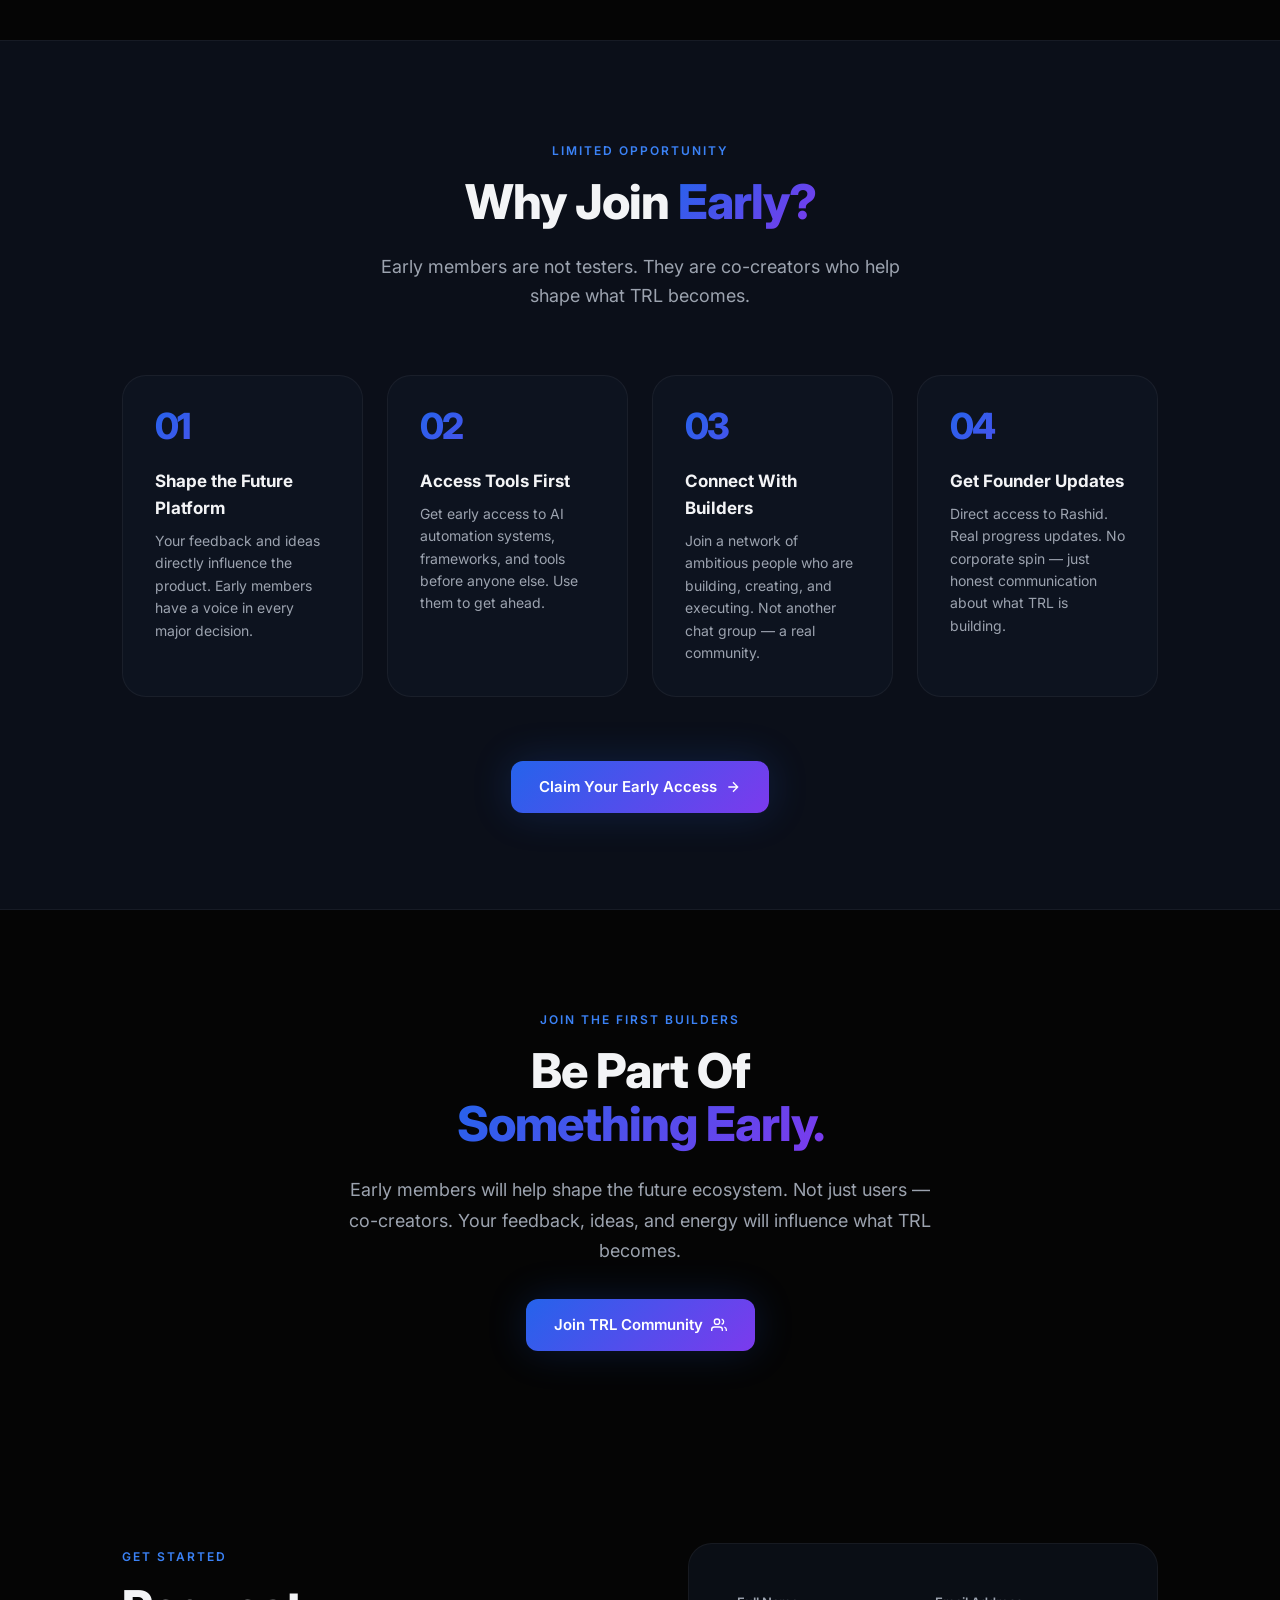
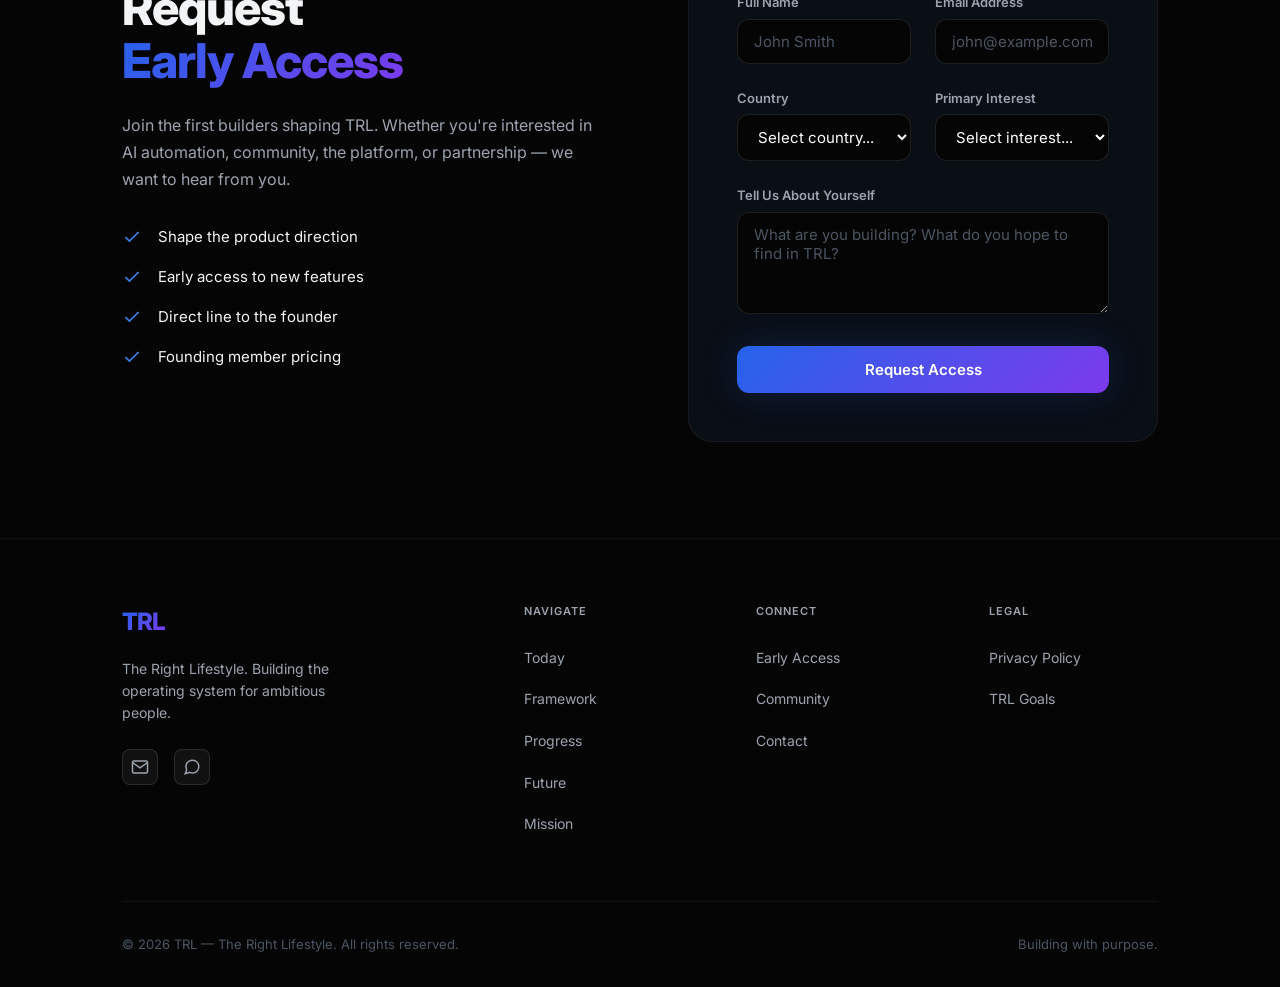
==== commit 244f5f0b: "feat: Add Why Join Early section and final polish Final additions: - New 'Why Join Early?' section w" ====
--- a/index.html
+++ b/index.html
@@ -440,6 +440,45 @@
                             </div>
                         </div>
                     </div>
+                </div>
+            </div>
+        </section>
+
+        <!-- Why Join Section -->
+        <section class="why-join" id="why">
+            <div class="container">
+                <div class="section-header fade-in">
+                    <span class="section-label">Limited Opportunity</span>
+                    <h2>Why Join <span class="gradient-text">Early?</span></h2>
+                    <p class="section-desc">Early members are not testers. They are co-creators who help shape what TRL becomes.</p>
+                </div>
+                <div class="why-grid fade-in">
+                    <div class="why-card">
+                        <div class="why-number">01</div>
+                        <h3>Shape the Future Platform</h3>
+                        <p>Your feedback and ideas directly influence the product. Early members have a voice in every major decision.</p>
+                    </div>
+                    <div class="why-card">
+                        <div class="why-number">02</div>
+                        <h3>Access Tools First</h3>
+                        <p>Get early access to AI automation systems, frameworks, and tools before anyone else. Use them to get ahead.</p>
+                    </div>
+                    <div class="why-card">
+                        <div class="why-number">03</div>
+                        <h3>Connect With Builders</h3>
+                        <p>Join a network of ambitious people who are building, creating, and executing. Not another chat group — a real community.</p>
+                    </div>
+                    <div class="why-card">
+                        <div class="why-number">04</div>
+                        <h3>Get Founder Updates</h3>
+                        <p>Direct access to Rashid. Real progress updates. No corporate spin — just honest communication about what TRL is building.</p>
+                    </div>
+                </div>
+                <div class="why-cta fade-in">
+                    <a href="#access" class="btn-primary">
+                        Claim Your Early Access
+                        <svg width="16" height="16" viewBox="0 0 24 24" fill="none" stroke="currentColor" stroke-width="2"><path d="M5 12h14M12 5l7 7-7 7"/></svg>
+                    </a>
                 </div>
             </div>
         </section>
--- a/style.css
+++ b/style.css
@@ -1091,12 +1091,66 @@
     border-color: rgba(255, 255, 255, 0.2);
 }
 
-/* ── Community Section ── */
-.community {
+/* ── Why Join Section ── */
+.why-join {
     padding: var(--space-3xl) 0;
     background: var(--dark);
     border-top: 1px solid rgba(255, 255, 255, 0.05);
     border-bottom: 1px solid rgba(255, 255, 255, 0.05);
+}
+
+.why-grid {
+    display: grid;
+    grid-template-columns: repeat(4, 1fr);
+    gap: var(--space-md);
+    margin-bottom: var(--space-2xl);
+}
+
+.why-card {
+    background: rgba(17, 24, 39, 0.5);
+    border: 1px solid rgba(255, 255, 255, 0.05);
+    border-radius: var(--radius-xl);
+    padding: var(--space-lg);
+    transition: var(--transition-base);
+}
+
+.why-card:hover {
+    border-color: rgba(37, 99, 235, 0.3);
+    transform: translateY(-4px);
+}
+
+.why-number {
+    font-size: 36px;
+    font-weight: var(--font-weight-extrabold);
+    background: var(--gradient);
+    -webkit-background-clip: text;
+    -webkit-text-fill-color: transparent;
+    background-clip: text;
+    line-height: 1;
+    margin-bottom: var(--space-md);
+    letter-spacing: -2px;
+}
+
+.why-card h3 {
+    font-size: 17px;
+    font-weight: var(--font-weight-bold);
+    margin-bottom: var(--space-xs);
+}
+
+.why-card p {
+    font-size: 14px;
+    color: var(--gray-400);
+    line-height: 1.6;
+}
+
+.why-cta {
+    text-align: center;
+}
+
+/* ── Community Section ── */
+.community {
+    padding: var(--space-3xl) 0;
+    background: var(--black);
 }
 
 .community-content {
@@ -1388,7 +1442,8 @@
 /* ── Responsive ── */
 @media (max-width: 1024px) {
     .problem-grid,
-    .pillars-grid {
+    .pillars-grid,
+    .why-grid {
         grid-template-columns: repeat(2, 1fr);
     }
 }
@@ -1456,7 +1511,8 @@
 @media (max-width: 640px) {
     .problem-grid,
     .pillars-grid,
-    .today-grid {
+    .today-grid,
+    .why-grid {
         grid-template-columns: 1fr;
     }
     
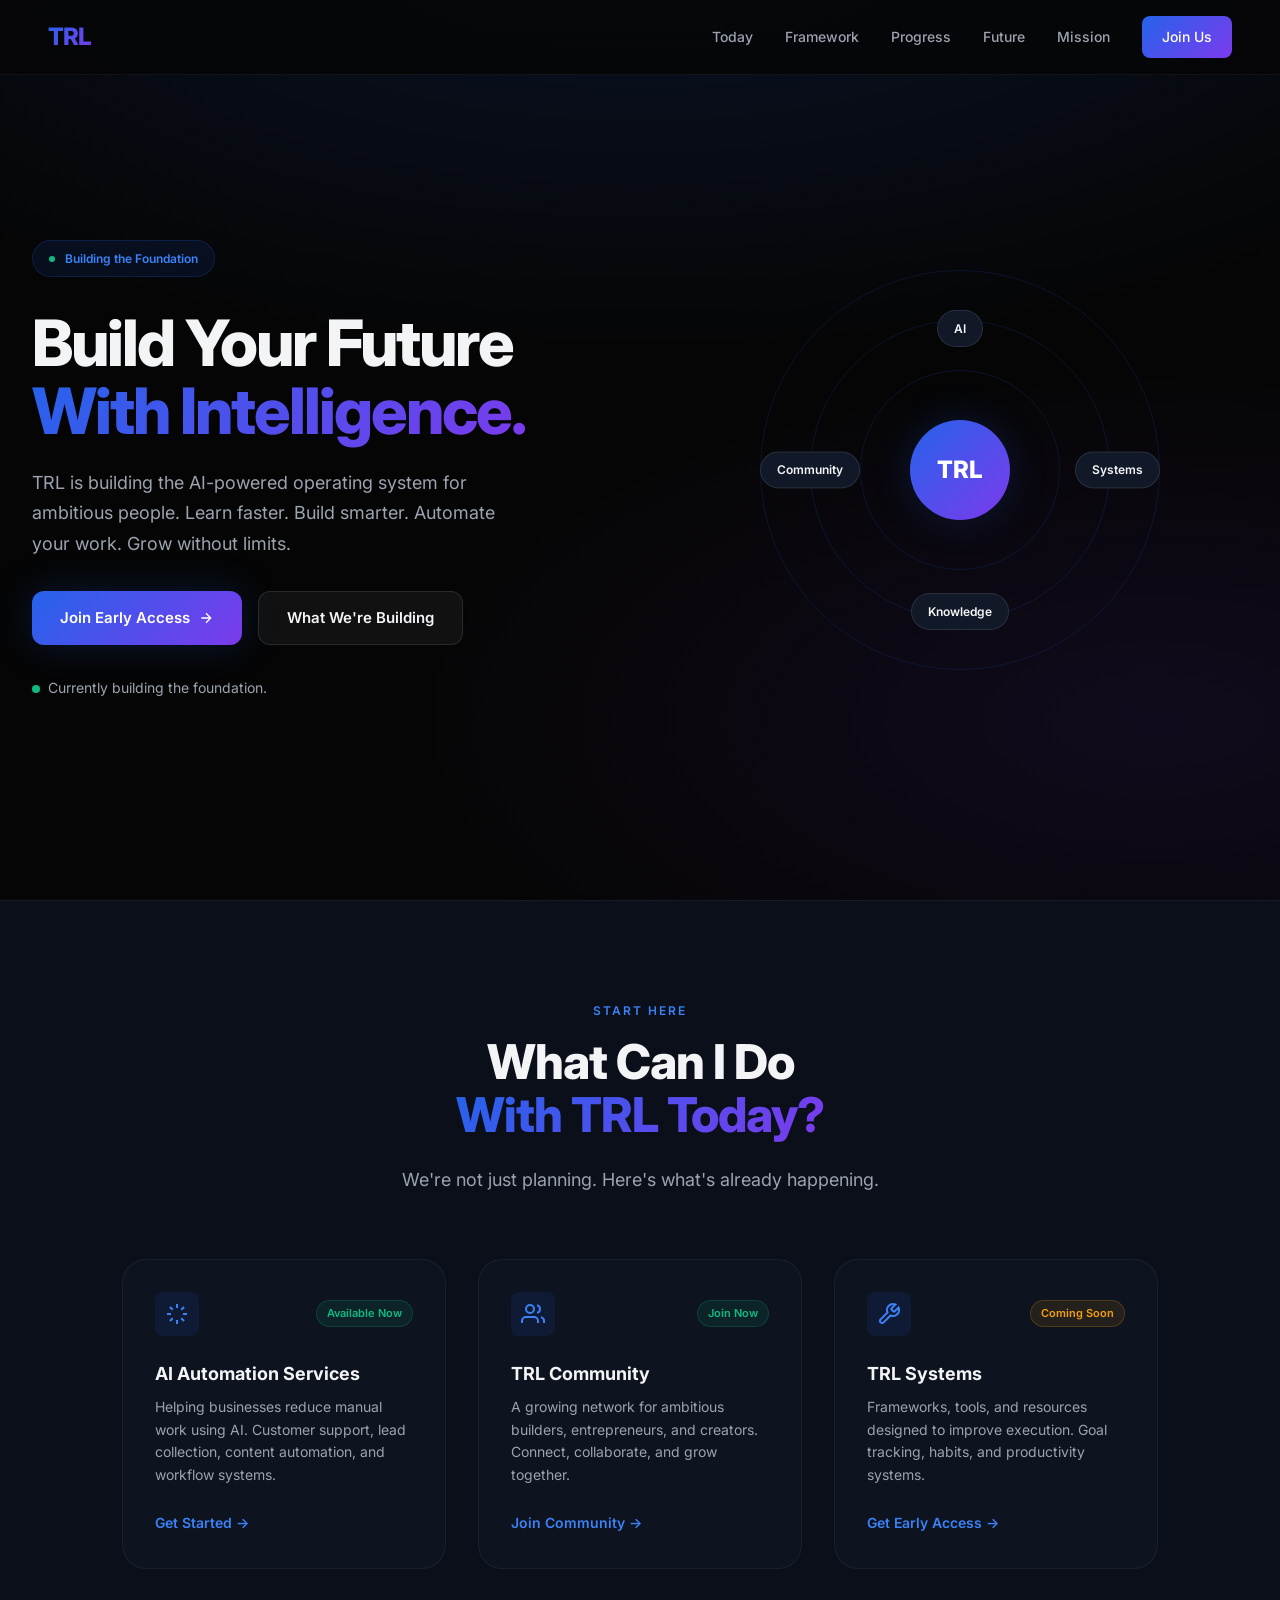
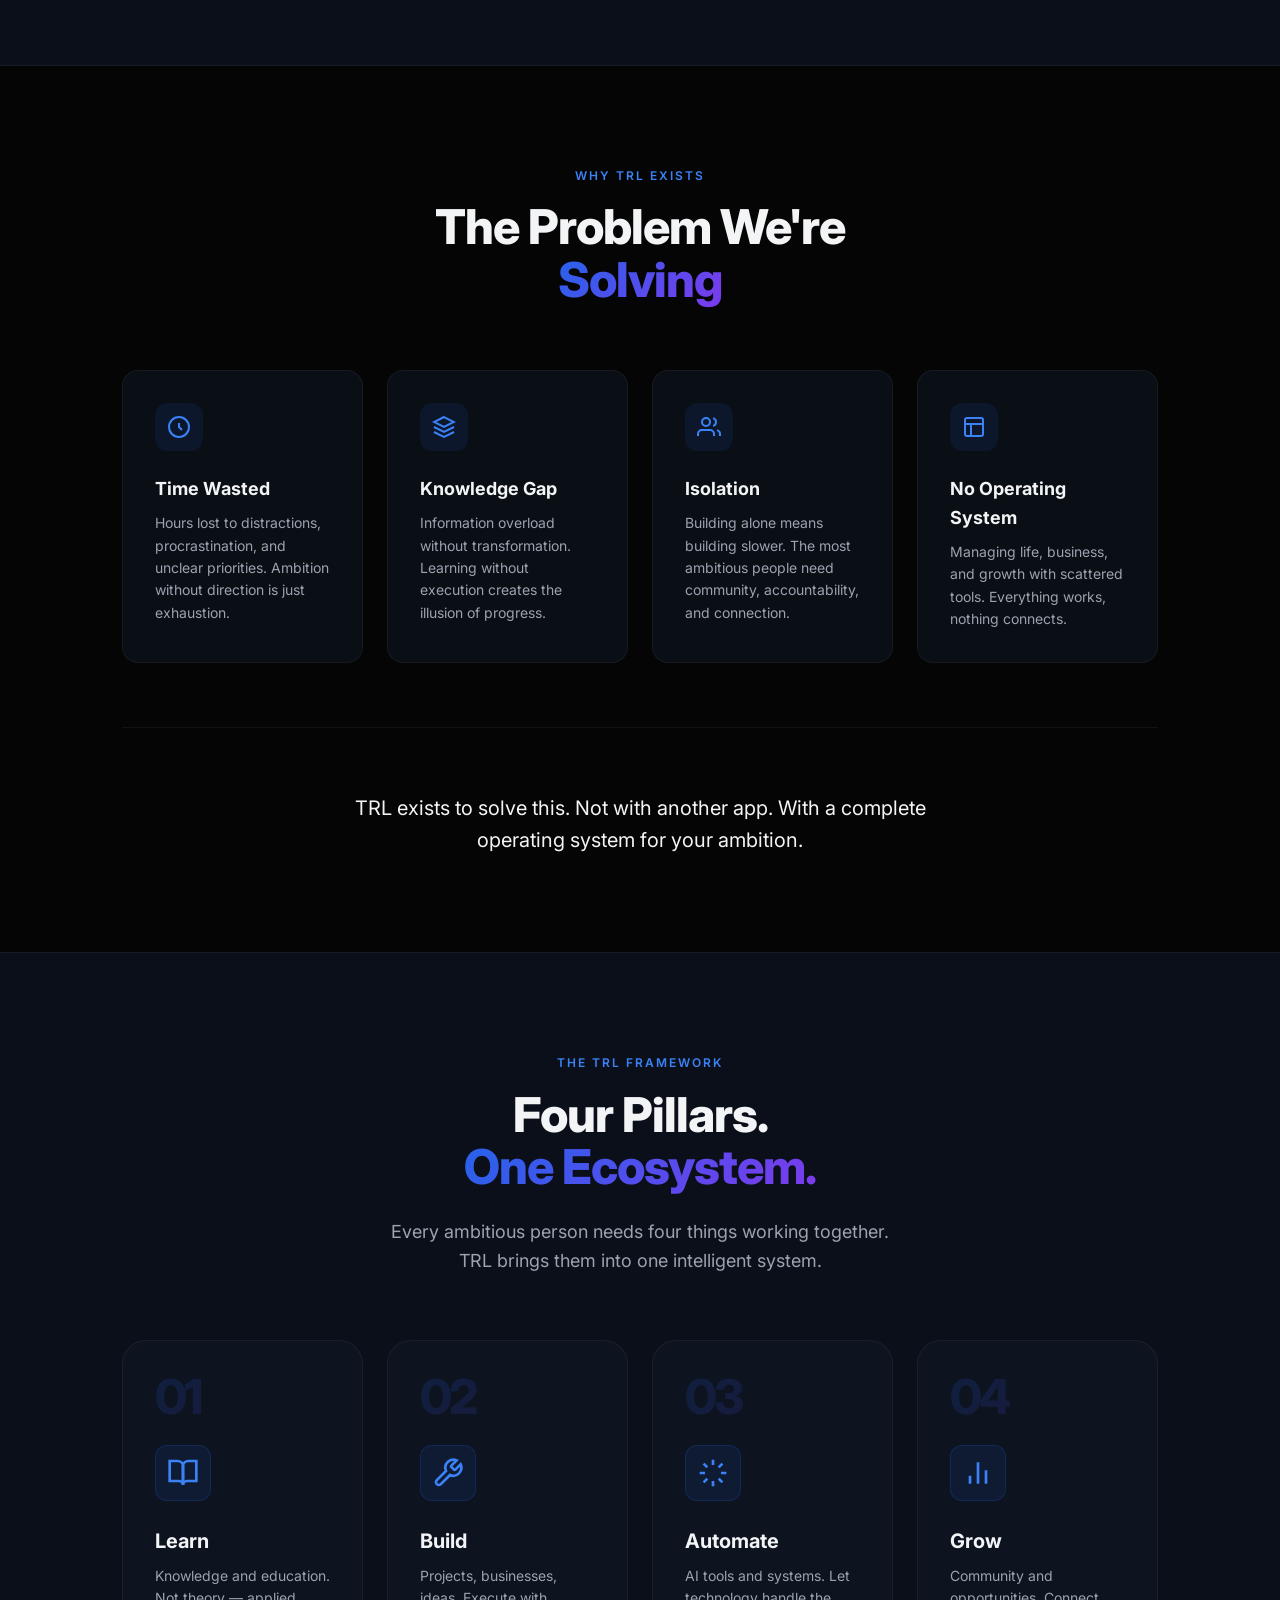
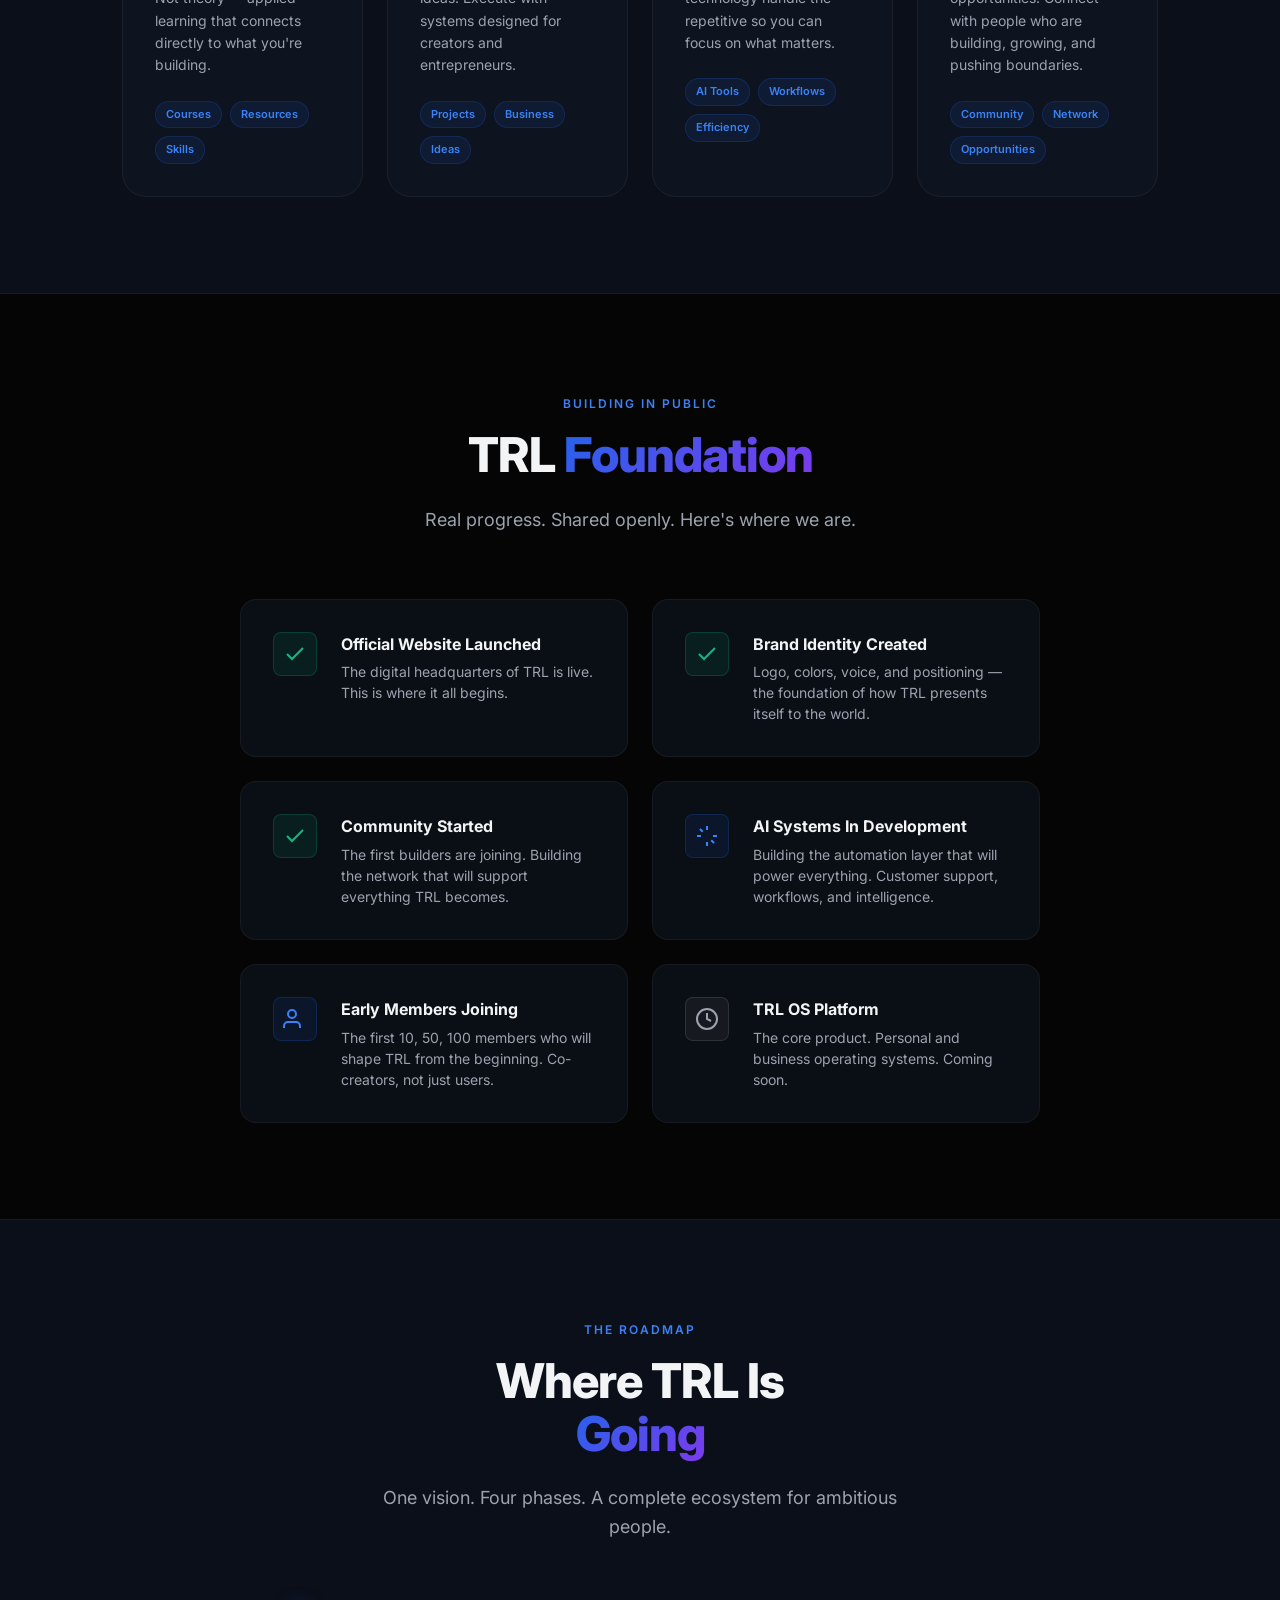
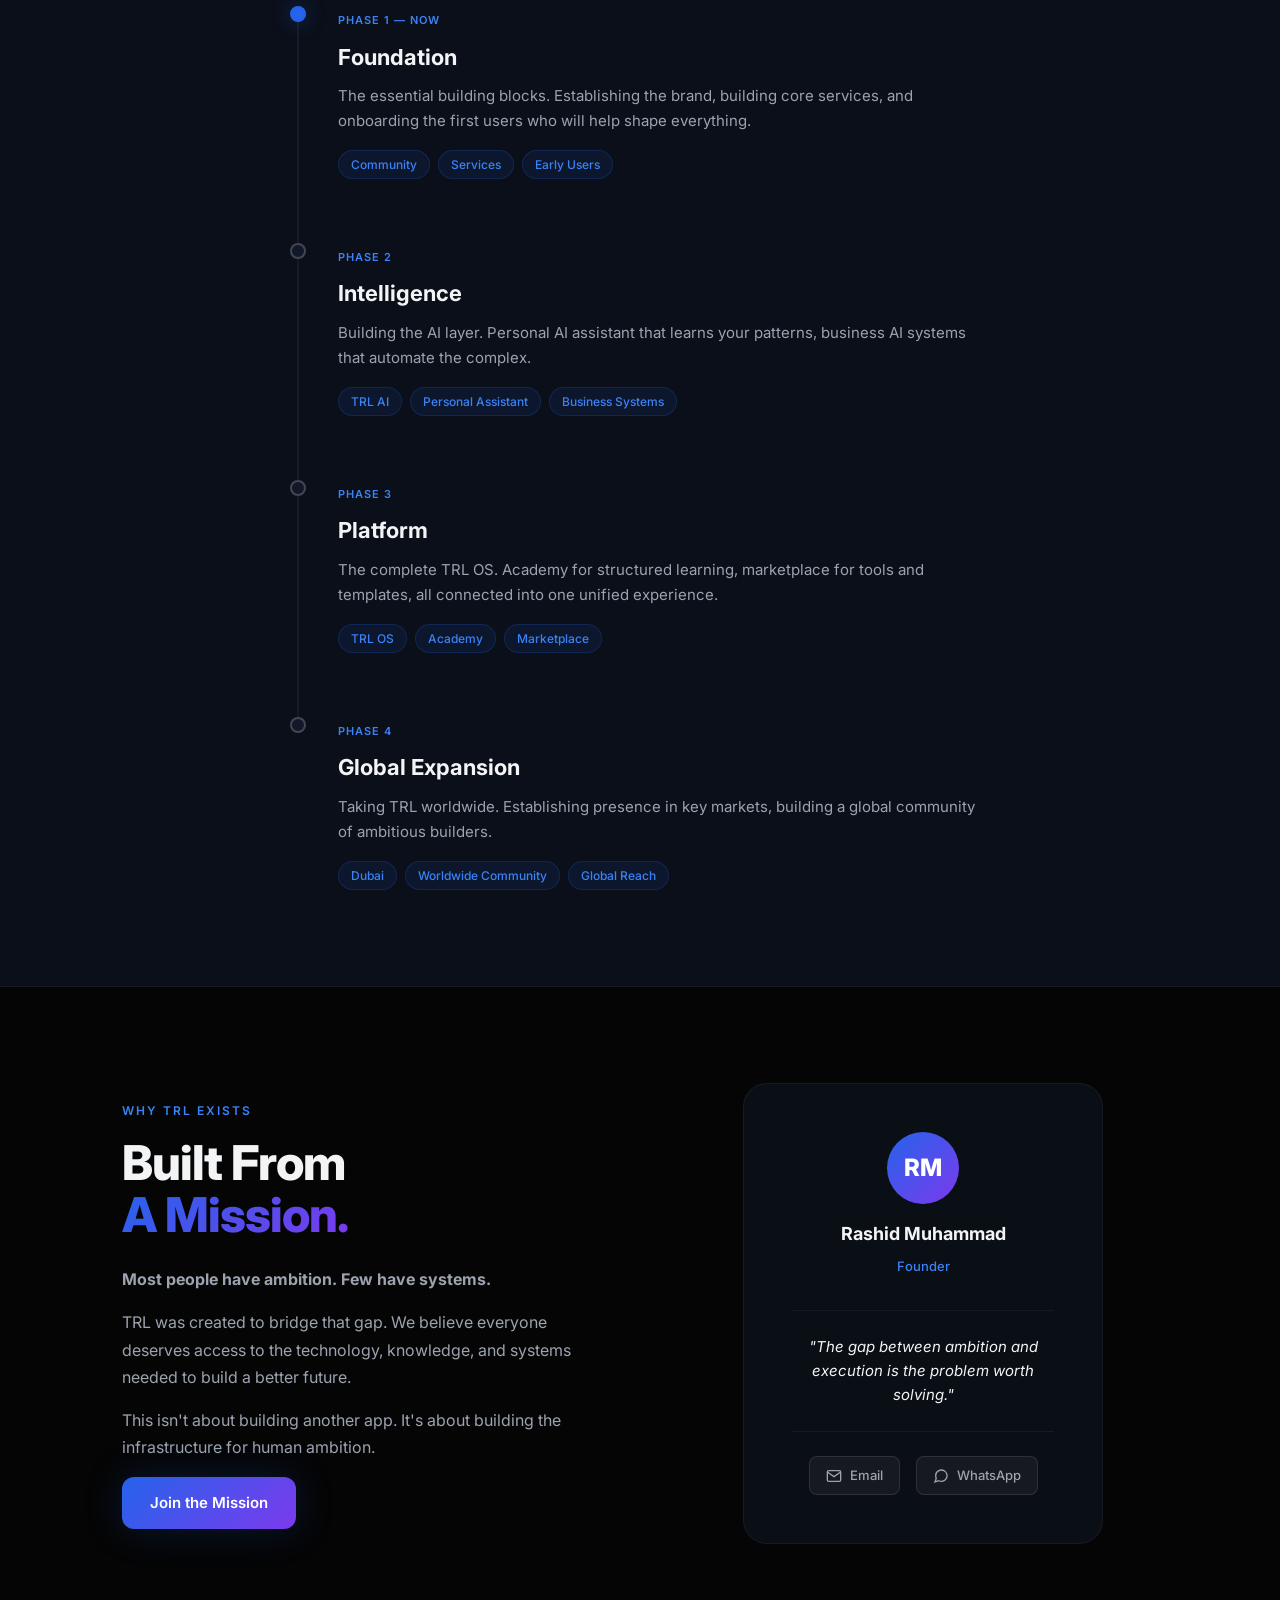
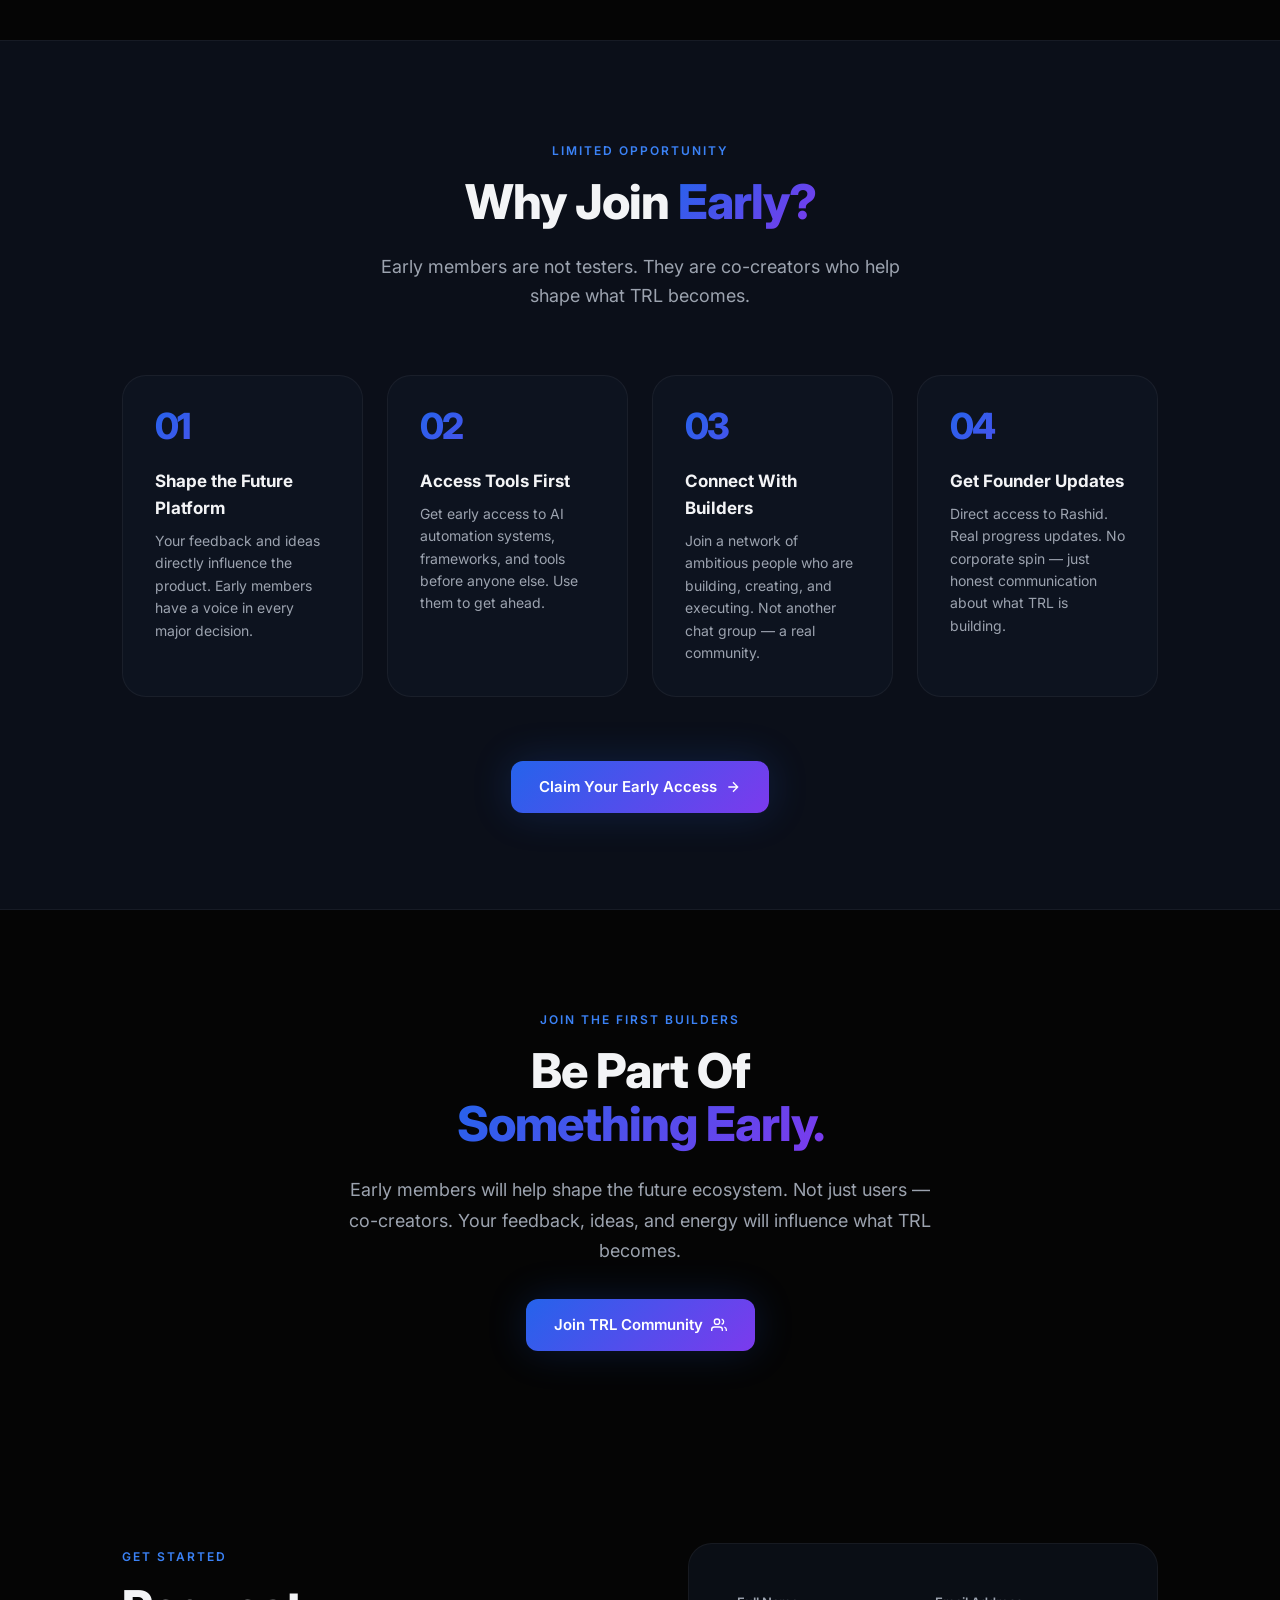
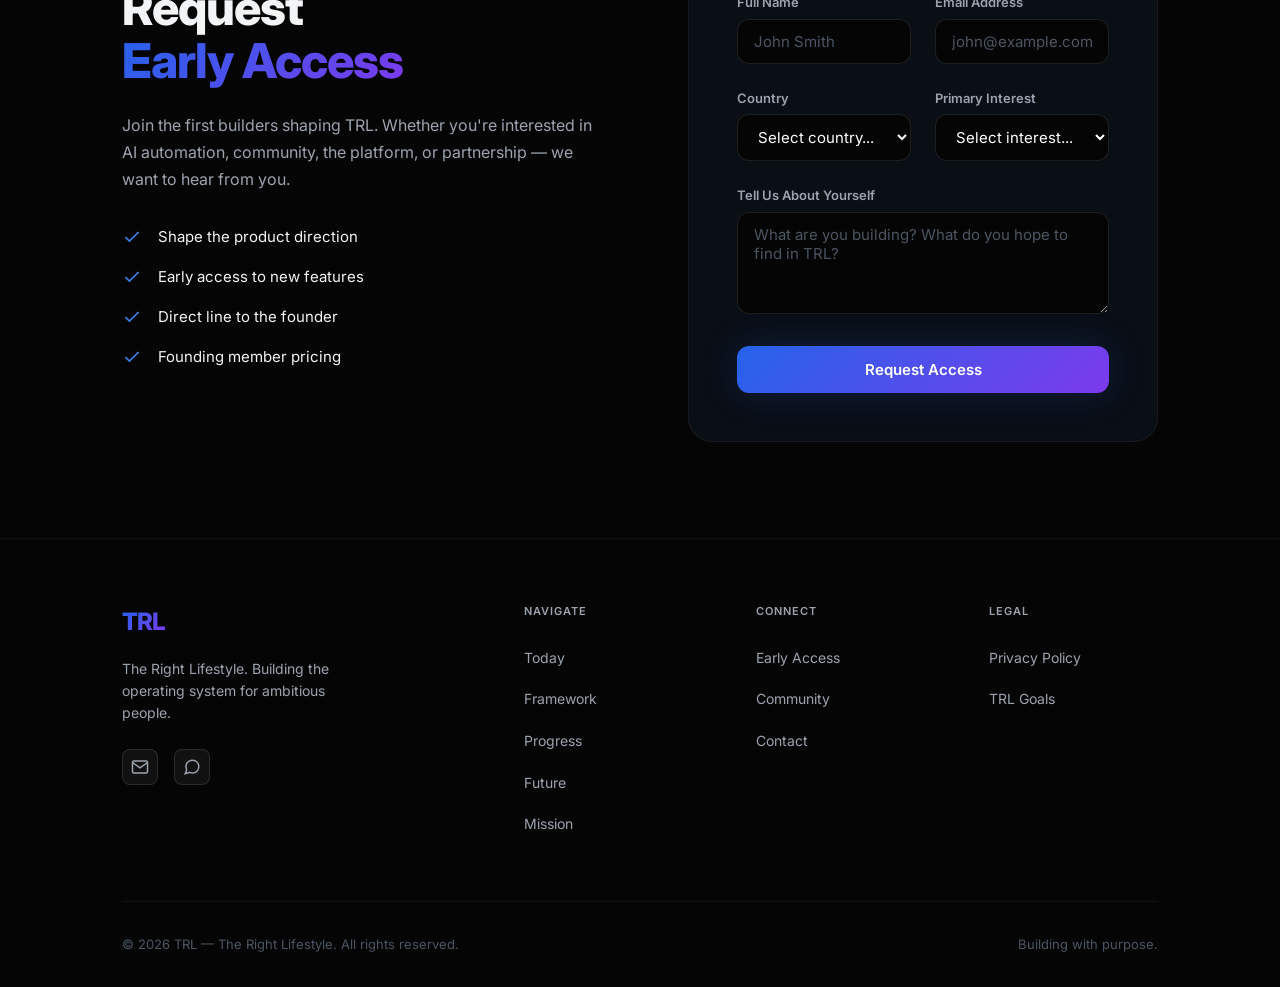
==== commit 62320c5f: "chore: Final launch polish - Updated hero subtitle for clarity - Professional README with badges, st" ====
--- a/index.html
+++ b/index.html
@@ -70,7 +70,7 @@
                     Building the Foundation
                 </div>
                 <h1>Build Your Future<br><span class="gradient-text">With Intelligence.</span></h1>
-                <p class="hero-subtitle">TRL is creating the AI-powered operating system for ambitious people — helping you learn faster, build smarter, automate your work, and grow without limits.</p>
+                <p class="hero-subtitle">TRL is building the AI-powered operating system for ambitious people. Learn faster. Build smarter. Automate your work. Grow without limits.</p>
                 <div class="hero-actions">
                     <a href="#access" class="btn-primary">
                         Join Early Access
